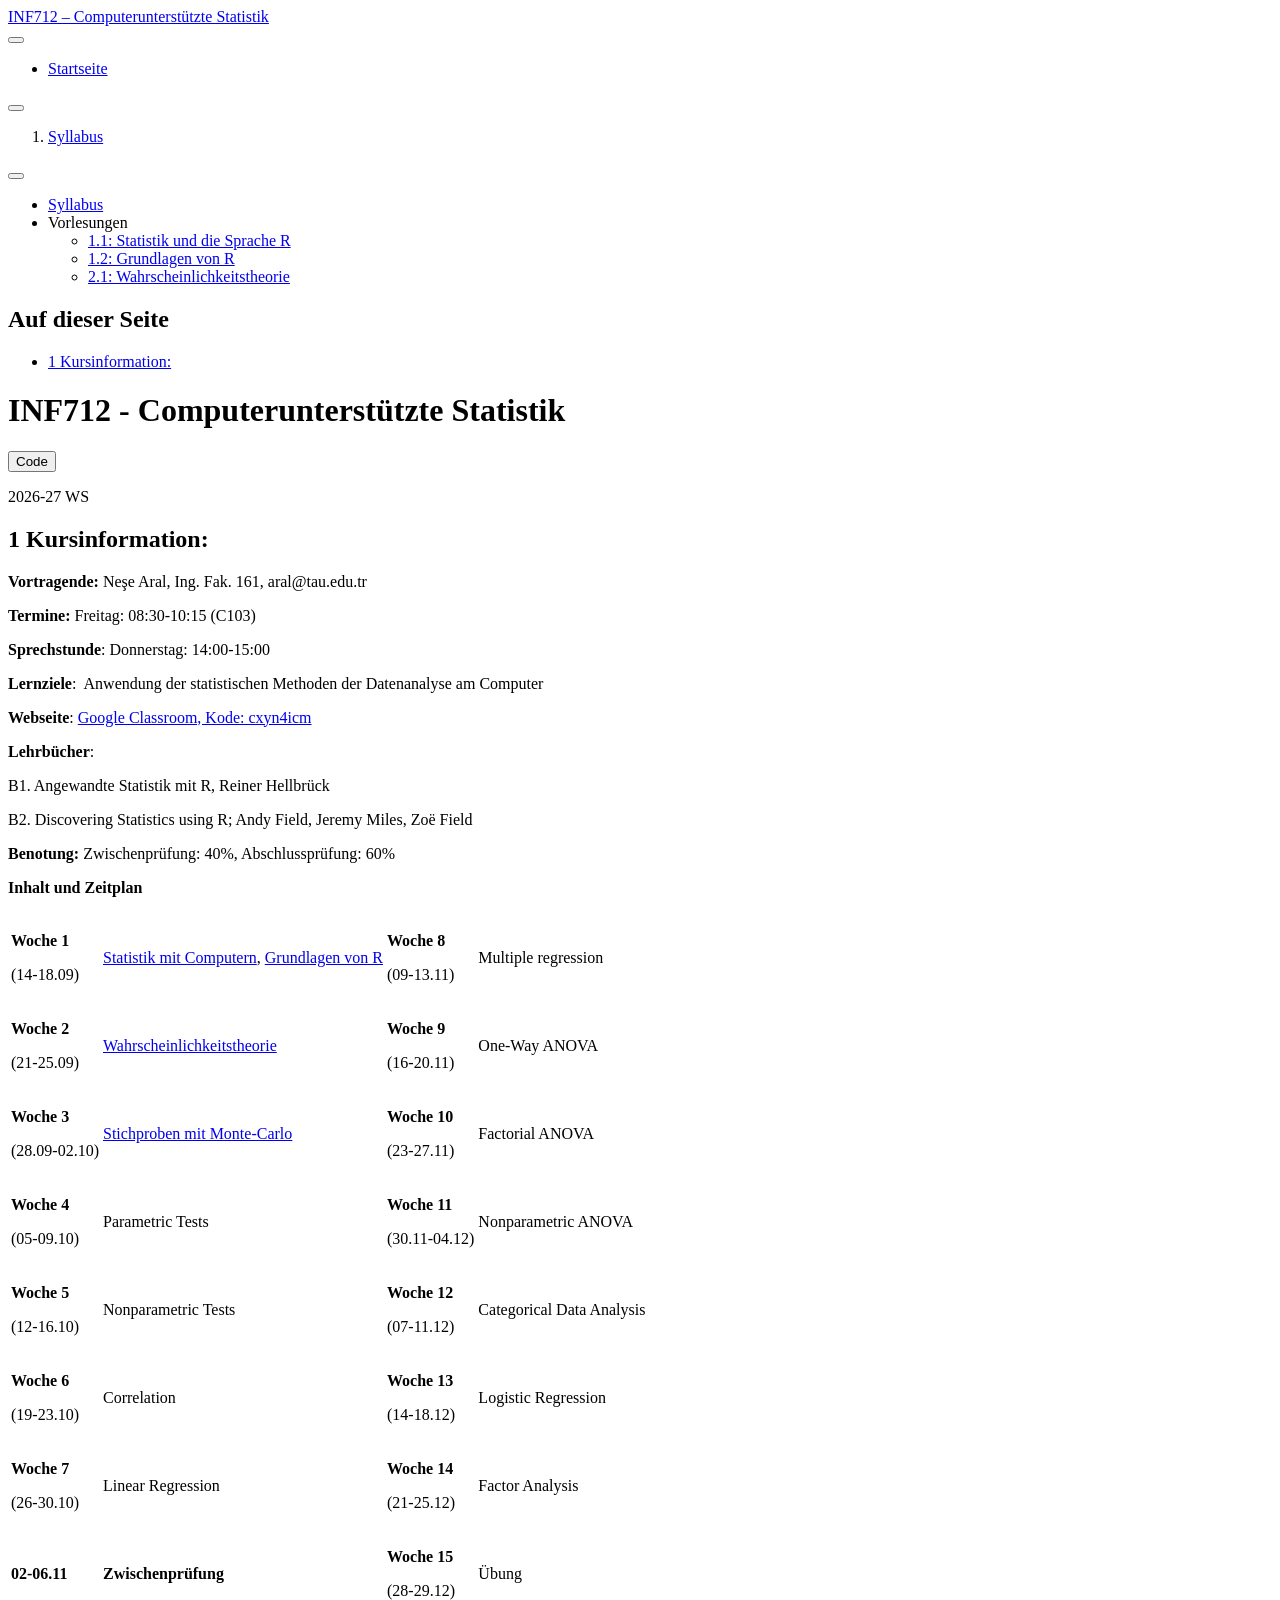
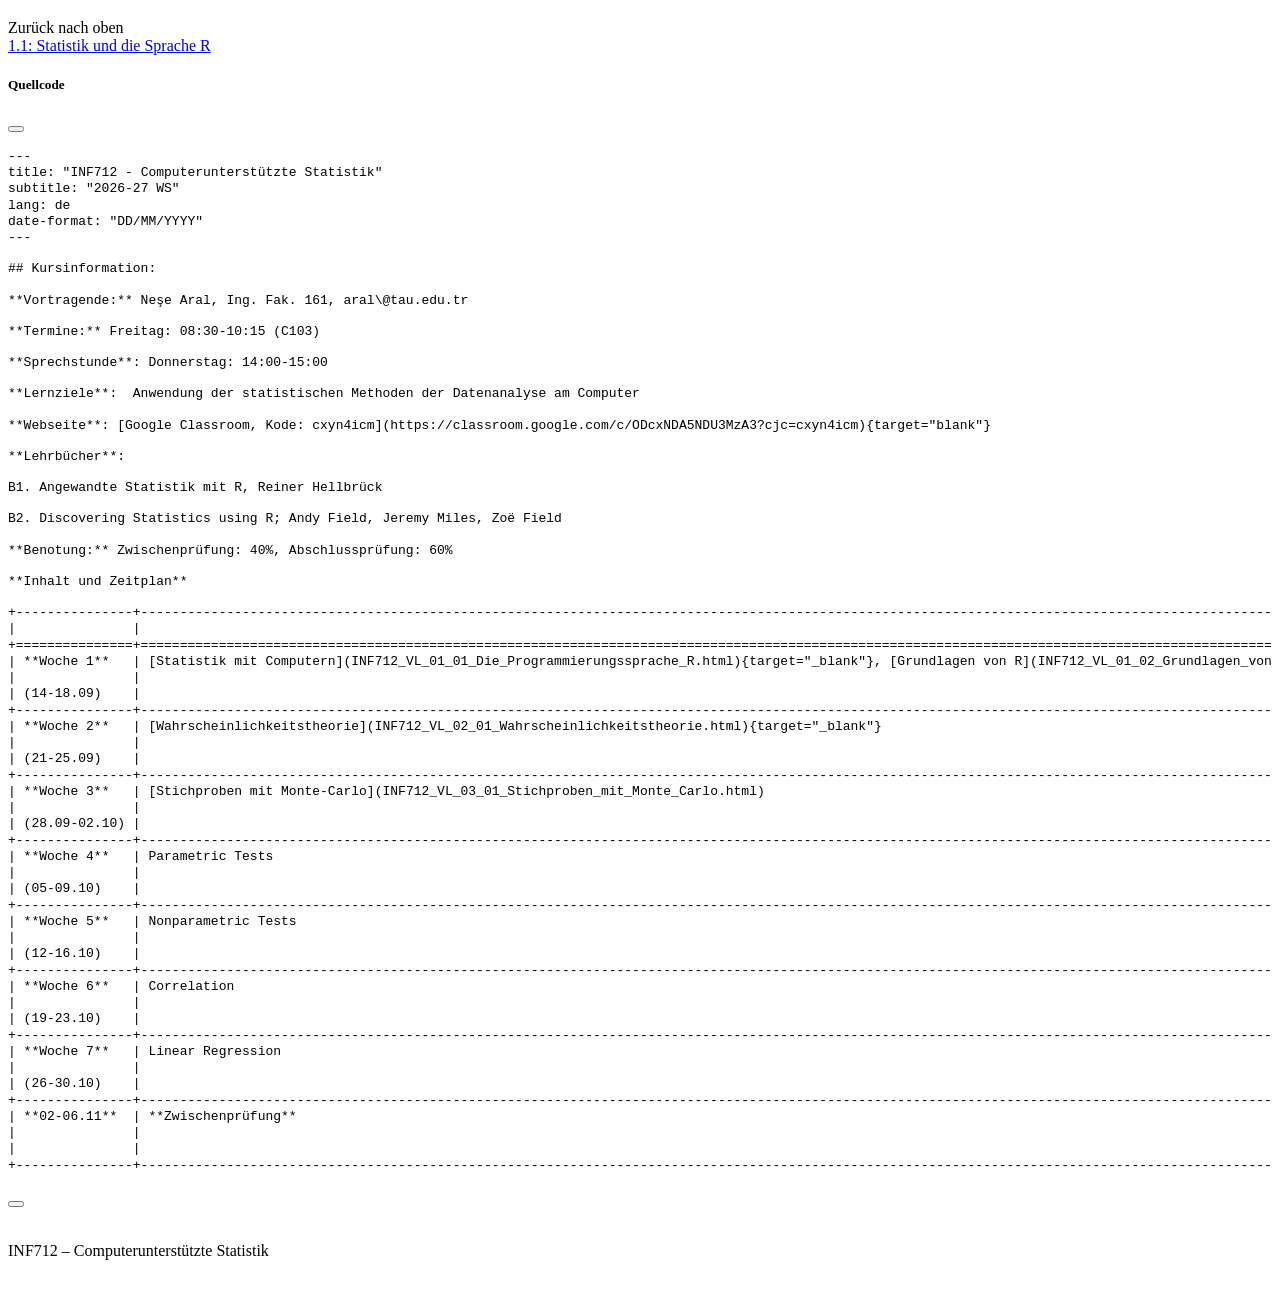
==== index.html @ 95092c56 "Add files via upload" ====
<!DOCTYPE html>
<html xmlns="http://www.w3.org/1999/xhtml" lang="de" xml:lang="de"><head>

<meta charset="utf-8">
<meta name="generator" content="quarto-1.9.38">

<meta name="viewport" content="width=device-width, initial-scale=1.0, user-scalable=yes">


<title>INF712 - Computerunterstützte Statistik – INF712 – Computerunterstützte Statistik</title>
<style>
/* Default styles provided by pandoc.
** See https://pandoc.org/MANUAL.html#variables-for-html for config info.
*/
code{white-space: pre-wrap;}
span.smallcaps{font-variant: small-caps;}
div.columns{display: flex; gap: min(4vw, 1.5em);}
div.column{flex: auto; overflow-x: auto;}
div.hanging-indent{margin-left: 1.5em; text-indent: -1.5em;}
ul.task-list{list-style: none;}
ul.task-list li input[type="checkbox"] {
  width: 0.8em;
  margin: 0 0.8em 0.2em -1em; /* quarto-specific, see https://github.com/quarto-dev/quarto-cli/issues/4556 */ 
  vertical-align: middle;
}
/* CSS for syntax highlighting */
html { -webkit-text-size-adjust: 100%; }
pre > code.sourceCode { white-space: pre; position: relative; }
pre > code.sourceCode > span { display: inline-block; line-height: 1.25; }
pre > code.sourceCode > span:empty { height: 1.2em; }
.sourceCode { overflow: visible; }
code.sourceCode > span { color: inherit; text-decoration: inherit; }
div.sourceCode { margin: 1em 0; }
pre.sourceCode { margin: 0; }
@media screen {
div.sourceCode { overflow: auto; }
}
@media print {
pre > code.sourceCode { white-space: pre-wrap; }
pre > code.sourceCode > span { text-indent: -5em; padding-left: 5em; }
}
pre.numberSource code
  { counter-reset: source-line 0; }
pre.numberSource code > span
  { position: relative; left: -4em; counter-increment: source-line; }
pre.numberSource code > span > a:first-child::before
  { content: counter(source-line);
    position: relative; left: -1em; text-align: right; vertical-align: baseline;
    border: none; display: inline-block;
    -webkit-touch-callout: none; -webkit-user-select: none;
    -khtml-user-select: none; -moz-user-select: none;
    -ms-user-select: none; user-select: none;
    padding: 0 4px; width: 4em;
  }
pre.numberSource { margin-left: 3em;  padding-left: 4px; }
div.sourceCode
  {   }
@media screen {
pre > code.sourceCode > span > a:first-child::before { text-decoration: underline; }
}
</style>


<script src="site_libs/quarto-nav/quarto-nav.js"></script>
<script src="site_libs/quarto-nav/headroom.min.js"></script>
<script src="site_libs/clipboard/clipboard.min.js"></script>
<script src="site_libs/quarto-search/autocomplete.umd.js"></script>
<script src="site_libs/quarto-search/fuse.min.js"></script>
<script src="site_libs/quarto-search/quarto-search.js"></script>
<meta name="quarto:offset" content="./">
<link href="./INF712_VL_01_01_Die_Programmierungssprache_R.html" rel="next">
<script src="site_libs/quarto-html/quarto.js" type="module"></script>
<script src="site_libs/quarto-html/tabsets/tabsets.js" type="module"></script>
<script src="site_libs/quarto-html/popper.min.js"></script>
<script src="site_libs/quarto-html/tippy.umd.min.js"></script>
<script src="site_libs/quarto-html/anchor.min.js"></script>
<link href="site_libs/quarto-html/tippy.css" rel="stylesheet">
<link href="site_libs/quarto-html/quarto-syntax-highlighting-15634bcf2e68342d4ad2dfa704d543f6.css" rel="stylesheet" id="quarto-text-highlighting-styles">
<script src="site_libs/bootstrap/bootstrap.min.js"></script>
<link href="site_libs/bootstrap/bootstrap-icons.css" rel="stylesheet">
<link href="site_libs/bootstrap/bootstrap-f86d5369a5d4d2eeaed95396e4f2fcf8.min.css" rel="stylesheet" append-hash="true" id="quarto-bootstrap" data-mode="light">
<script id="quarto-search-options" type="application/json">{
  "location": "navbar",
  "copy-button": false,
  "collapse-after": 3,
  "panel-placement": "end",
  "type": "overlay",
  "limit": 50,
  "keyboard-shortcut": [
    "f",
    "/",
    "s"
  ],
  "show-item-context": false,
  "language": {
    "search-no-results-text": "Keine Treffer",
    "search-matching-documents-text": "Treffer",
    "search-copy-link-title": "Link in die Suche kopieren",
    "search-hide-matches-text": "Zusätzliche Treffer verbergen",
    "search-more-match-text": "weitere Treffer in diesem Dokument",
    "search-more-matches-text": "weitere Treffer in diesem Dokument",
    "search-clear-button-title": "Zurücksetzen",
    "search-text-placeholder": "",
    "search-detached-cancel-button-title": "Abbrechen",
    "search-submit-button-title": "Abschicken",
    "search-label": "Suchen"
  }
}</script>


<link rel="stylesheet" href="styles.css">
</head>

<body class="nav-sidebar docked nav-fixed quarto-light">

<div id="quarto-search-results"></div>
  <header id="quarto-header" class="headroom fixed-top">
    <nav class="navbar navbar-expand-lg " data-bs-theme="dark">
      <div class="navbar-container container-fluid">
      <div class="navbar-brand-container mx-auto">
    <a class="navbar-brand" href="./index.html">
    <span class="navbar-title">INF712 – Computerunterstützte Statistik</span>
    </a>
  </div>
            <div id="quarto-search" class="" title="Suchen"></div>
          <button class="navbar-toggler" type="button" data-bs-toggle="collapse" data-bs-target="#navbarCollapse" aria-controls="navbarCollapse" role="menu" aria-expanded="false" aria-label="Navigation umschalten" onclick="if (window.quartoToggleHeadroom) { window.quartoToggleHeadroom(); }">
  <span class="navbar-toggler-icon"></span>
</button>
          <div class="collapse navbar-collapse" id="navbarCollapse">
            <ul class="navbar-nav navbar-nav-scroll me-auto">
  <li class="nav-item">
    <a class="nav-link active" href="./index.html" aria-current="page"> 
<span class="menu-text">Startseite</span></a>
  </li>  
</ul>
          </div> <!-- /navcollapse -->
            <div class="quarto-navbar-tools">
</div>
      </div> <!-- /container-fluid -->
    </nav>
  <nav class="quarto-secondary-nav">
    <div class="container-fluid d-flex">
      <button type="button" class="quarto-btn-toggle btn" data-bs-toggle="collapse" role="button" data-bs-target=".quarto-sidebar-collapse-item" aria-controls="quarto-sidebar" aria-expanded="false" aria-label="Seitenleiste umschalten" onclick="if (window.quartoToggleHeadroom) { window.quartoToggleHeadroom(); }">
        <i class="bi bi-layout-text-sidebar-reverse"></i>
      </button>
        <nav class="quarto-page-breadcrumbs" aria-label="breadcrumb"><ol class="breadcrumb"><li class="breadcrumb-item"><a href="./index.html">Syllabus</a></li></ol></nav>
        <a class="flex-grow-1" role="navigation" data-bs-toggle="collapse" data-bs-target=".quarto-sidebar-collapse-item" aria-controls="quarto-sidebar" aria-expanded="false" aria-label="Seitenleiste umschalten" onclick="if (window.quartoToggleHeadroom) { window.quartoToggleHeadroom(); }">      
        </a>
      <button type="button" class="btn quarto-search-button" aria-label="Suchen" onclick="window.quartoOpenSearch();">
        <i class="bi bi-search"></i>
      </button>
    </div>
  </nav>
</header>
<!-- content -->
<div id="quarto-content" class="quarto-container page-columns page-rows-contents page-layout-article page-navbar">
<!-- sidebar -->
  <nav id="quarto-sidebar" class="sidebar collapse collapse-horizontal quarto-sidebar-collapse-item sidebar-navigation docked overflow-auto">
        <div class="mt-2 flex-shrink-0 align-items-center">
        <div class="sidebar-search">
        <div id="quarto-search" class="" title="Suchen"></div>
        </div>
        </div>
    <div class="sidebar-menu-container"> 
    <ul class="list-unstyled mt-1">
        <li class="sidebar-item">
  <div class="sidebar-item-container"> 
  <a href="./index.html" class="sidebar-item-text sidebar-link active">
 <span class="menu-text">Syllabus</span></a>
  </div>
</li>
        <li class="sidebar-item sidebar-item-section">
      <div class="sidebar-item-container"> 
            <a class="sidebar-item-text sidebar-link text-start" data-bs-toggle="collapse" data-bs-target="#quarto-sidebar-section-1" role="navigation" aria-expanded="true">
 <span class="menu-text">Vorlesungen</span></a>
          <a class="sidebar-item-toggle text-start" data-bs-toggle="collapse" data-bs-target="#quarto-sidebar-section-1" role="navigation" aria-expanded="true" aria-label="Abschnitt umschalten">
            <i class="bi bi-chevron-right ms-2"></i>
          </a> 
      </div>
      <ul id="quarto-sidebar-section-1" class="collapse list-unstyled sidebar-section depth1 show">  
          <li class="sidebar-item">
  <div class="sidebar-item-container"> 
  <a href="./INF712_VL_01_01_Die_Programmierungssprache_R.html" class="sidebar-item-text sidebar-link">
 <span class="menu-text">1.1: Statistik und die Sprache R</span></a>
  </div>
</li>
          <li class="sidebar-item">
  <div class="sidebar-item-container"> 
  <a href="./INF712_VL_01_02_Grundlagen_von_R.html" class="sidebar-item-text sidebar-link">
 <span class="menu-text">1.2: Grundlagen von R</span></a>
  </div>
</li>
          <li class="sidebar-item">
  <div class="sidebar-item-container"> 
  <a href="./INF712_VL_02_01_Wahrscheinlichkeitstheorie.html" class="sidebar-item-text sidebar-link">
 <span class="menu-text">2.1: Wahrscheinlichkeitstheorie</span></a>
  </div>
</li>
      </ul>
  </li>
    </ul>
    </div>
</nav>
<div id="quarto-sidebar-glass" class="quarto-sidebar-collapse-item" data-bs-toggle="collapse" data-bs-target=".quarto-sidebar-collapse-item"></div>
<!-- margin-sidebar -->
    <div id="quarto-margin-sidebar" class="sidebar margin-sidebar">
        <nav id="TOC" role="doc-toc" class="toc-active">
    <h2 id="toc-title">Auf dieser Seite</h2>
   
  <ul>
  <li><a href="#kursinformation" id="toc-kursinformation" class="nav-link active" data-scroll-target="#kursinformation"><span class="header-section-number">1</span> Kursinformation:</a></li>
  </ul>
</nav>
    </div>
<!-- main -->
<main class="content" id="quarto-document-content">

<header id="title-block-header" class="quarto-title-block default">
<div class="quarto-title">
<div class="quarto-title-block"><div><h1 class="title">INF712 - Computerunterstützte Statistik</h1><button type="button" class="btn code-tools-button" id="quarto-code-tools-source"><i class="bi"></i> Code</button></div></div>
<p class="subtitle lead">2026-27 WS</p>
</div>



<div class="quarto-title-meta">

    
  
    
  </div>
  


</header>


<section id="kursinformation" class="level2" data-number="1">
<h2 data-number="1" class="anchored" data-anchor-id="kursinformation"><span class="header-section-number">1</span> Kursinformation:</h2>
<p><strong>Vortragende:</strong> Neşe Aral, Ing. Fak. 161, aral@tau.edu.tr</p>
<p><strong>Termine:</strong> Freitag: 08:30-10:15 (C103)</p>
<p><strong>Sprechstunde</strong>: Donnerstag: 14:00-15:00</p>
<p><strong>Lernziele</strong>: &nbsp;Anwendung der statistischen Methoden der Datenanalyse am Computer</p>
<p><strong>Webseite</strong>: <a href="https://classroom.google.com/c/ODcxNDA5NDU3MzA3?cjc=cxyn4icm" target="blank">Google Classroom, Kode: cxyn4icm</a></p>
<p><strong>Lehrbücher</strong>:</p>
<p>B1. Angewandte Statistik mit R, Reiner Hellbrück</p>
<p>B2. Discovering Statistics using R; Andy Field, Jeremy Miles, Zoë Field</p>
<p><strong>Benotung:</strong> Zwischenprüfung: 40%, Abschlussprüfung: 60%</p>
<p><strong>Inhalt und Zeitplan</strong></p>
<table class="caption-top table">
<tbody>
<tr class="odd">
<td><p><strong>Woche 1</strong></p>
<p>(14-18.09)</p></td>
<td><a href="INF712_VL_01_01_Die_Programmierungssprache_R.html" target="_blank">Statistik mit Computern</a>, <a href="INF712_VL_01_02_Grundlagen_von_R.html" target="_blank">Grundlagen von R</a></td>
<td><p><strong>Woche 8</strong></p>
<p>(09-13.11)</p></td>
<td>Multiple regression</td>
</tr>
<tr class="even">
<td><p><strong>Woche 2</strong></p>
<p>(21-25.09)</p></td>
<td><a href="INF712_VL_02_01_Wahrscheinlichkeitstheorie.html" target="_blank">Wahrscheinlichkeitstheorie</a></td>
<td><p><strong>Woche 9</strong></p>
<p>(16-20.11)</p></td>
<td>One-Way ANOVA</td>
</tr>
<tr class="odd">
<td><p><strong>Woche 3</strong></p>
<p>(28.09-02.10)</p></td>
<td><a href="INF712_VL_03_01_Stichproben_mit_Monte_Carlo.html">Stichproben mit Monte-Carlo</a></td>
<td><p><strong>Woche 10</strong></p>
<p>(23-27.11)</p></td>
<td>Factorial ANOVA</td>
</tr>
<tr class="even">
<td><p><strong>Woche 4</strong></p>
<p>(05-09.10)</p></td>
<td>Parametric Tests</td>
<td><p><strong>Woche 11</strong></p>
<p>(30.11-04.12)</p></td>
<td>Nonparametric ANOVA</td>
</tr>
<tr class="odd">
<td><p><strong>Woche 5</strong></p>
<p>(12-16.10)</p></td>
<td>Nonparametric Tests</td>
<td><p><strong>Woche 12</strong></p>
<p>(07-11.12)</p></td>
<td>Categorical Data Analysis</td>
</tr>
<tr class="even">
<td><p><strong>Woche 6</strong></p>
<p>(19-23.10)</p></td>
<td>Correlation</td>
<td><p><strong>Woche 13</strong></p>
<p>(14-18.12)</p></td>
<td>Logistic Regression</td>
</tr>
<tr class="odd">
<td><p><strong>Woche 7</strong></p>
<p>(26-30.10)</p></td>
<td>Linear Regression</td>
<td><p><strong>Woche 14</strong></p>
<p>(21-25.12)</p></td>
<td>Factor Analysis</td>
</tr>
<tr class="even">
<td><strong>02-06.11</strong></td>
<td><strong>Zwischenprüfung</strong></td>
<td><p><strong>Woche 15</strong></p>
<p>(28-29.12)</p></td>
<td>Übung</td>
</tr>
</tbody>
</table>


<!-- -->

</section>

<a onclick="window.scrollTo(0, 0); return false;" role="button" id="quarto-back-to-top"><i class="bi bi-arrow-up"></i> Zurück nach oben</a></main> <!-- /main -->
<script id="quarto-html-after-body" type="application/javascript">
  window.document.addEventListener("DOMContentLoaded", function (event) {
    const icon = "";
    const anchorJS = new window.AnchorJS();
    anchorJS.options = {
      placement: 'right',
      icon: icon
    };
    anchorJS.add('.anchored');
    const isCodeAnnotation = (el) => {
      for (const clz of el.classList) {
        if (clz.startsWith('code-annotation-')) {                     
          return true;
        }
      }
      return false;
    }
    const onCopySuccess = function(e) {
      // button target
      const button = e.trigger;
      // don't keep focus
      button.blur();
      // flash "checked"
      button.classList.add('code-copy-button-checked');
      var currentTitle = button.getAttribute("title");
      button.setAttribute("title", "Kopiert");
      let tooltip;
      if (window.bootstrap) {
        button.setAttribute("data-bs-toggle", "tooltip");
        button.setAttribute("data-bs-placement", "left");
        button.setAttribute("data-bs-title", "Kopiert");
        tooltip = new bootstrap.Tooltip(button, 
          { trigger: "manual", 
            customClass: "code-copy-button-tooltip",
            offset: [0, -8]});
        tooltip.show();    
      }
      setTimeout(function() {
        if (tooltip) {
          tooltip.hide();
          button.removeAttribute("data-bs-title");
          button.removeAttribute("data-bs-toggle");
          button.removeAttribute("data-bs-placement");
        }
        button.setAttribute("title", currentTitle);
        button.classList.remove('code-copy-button-checked');
      }, 1000);
      // clear code selection
      e.clearSelection();
    }
    const getTextToCopy = function(trigger) {
      const outerScaffold = trigger.parentElement.cloneNode(true);
      const codeEl = outerScaffold.querySelector('code');
      for (const childEl of codeEl.children) {
        if (isCodeAnnotation(childEl)) {
          childEl.remove();
        }
      }
      return codeEl.innerText;
    }
    const clipboard = new window.ClipboardJS('.code-copy-button:not([data-in-quarto-modal])', {
      text: getTextToCopy
    });
    clipboard.on('success', onCopySuccess);
    if (window.document.getElementById('quarto-embedded-source-code-modal')) {
      const clipboardModal = new window.ClipboardJS('.code-copy-button[data-in-quarto-modal]', {
        text: getTextToCopy,
        container: window.document.getElementById('quarto-embedded-source-code-modal')
      });
      clipboardModal.on('success', onCopySuccess);
    }
    const viewSource = window.document.getElementById('quarto-view-source') ||
                       window.document.getElementById('quarto-code-tools-source');
    if (viewSource) {
      const sourceUrl = viewSource.getAttribute("data-quarto-source-url");
      viewSource.addEventListener("click", function(e) {
        if (sourceUrl) {
          // rstudio viewer pane
          if (/\bcapabilities=\b/.test(window.location)) {
            window.open(sourceUrl);
          } else {
            window.location.href = sourceUrl;
          }
        } else {
          const modal = new bootstrap.Modal(document.getElementById('quarto-embedded-source-code-modal'));
          modal.show();
        }
        return false;
      });
    }
    function toggleCodeHandler(show) {
      return function(e) {
        const detailsSrc = window.document.querySelectorAll(".cell > details > .sourceCode");
        for (let i=0; i<detailsSrc.length; i++) {
          const details = detailsSrc[i].parentElement;
          if (show) {
            details.open = true;
          } else {
            details.removeAttribute("open");
          }
        }
        const cellCodeDivs = window.document.querySelectorAll(".cell > .sourceCode");
        const fromCls = show ? "hidden" : "unhidden";
        const toCls = show ? "unhidden" : "hidden";
        for (let i=0; i<cellCodeDivs.length; i++) {
          const codeDiv = cellCodeDivs[i];
          if (codeDiv.classList.contains(fromCls)) {
            codeDiv.classList.remove(fromCls);
            codeDiv.classList.add(toCls);
          } 
        }
        return false;
      }
    }
    const hideAllCode = window.document.getElementById("quarto-hide-all-code");
    if (hideAllCode) {
      hideAllCode.addEventListener("click", toggleCodeHandler(false));
    }
    const showAllCode = window.document.getElementById("quarto-show-all-code");
    if (showAllCode) {
      showAllCode.addEventListener("click", toggleCodeHandler(true));
    }
      var localhostRegex = new RegExp(/^(?:http|https):\/\/localhost\:?[0-9]*\//);
      var mailtoRegex = new RegExp(/^mailto:/);
        var filterRegex = new RegExp('/' + window.location.host + '/');
      var isInternal = (href) => {
          return filterRegex.test(href) || localhostRegex.test(href) || mailtoRegex.test(href);
      }
      // Inspect non-navigation links and adorn them if external
     var links = window.document.querySelectorAll('a[href]:not(.nav-link):not(.navbar-brand):not(.toc-action):not(.sidebar-link):not(.sidebar-item-toggle):not(.pagination-link):not(.no-external):not([aria-hidden]):not(.dropdown-item):not(.quarto-navigation-tool):not(.about-link)');
      for (var i=0; i<links.length; i++) {
        const link = links[i];
        if (!isInternal(link.href)) {
          // undo the damage that might have been done by quarto-nav.js in the case of
          // links that we want to consider external
          if (link.dataset.originalHref !== undefined) {
            link.href = link.dataset.originalHref;
          }
        }
      }
    function tippyHover(el, contentFn, onTriggerFn, onUntriggerFn) {
      const config = {
        allowHTML: true,
        maxWidth: 500,
        delay: 100,
        arrow: false,
        appendTo: function(el) {
            return el.parentElement;
        },
        interactive: true,
        interactiveBorder: 10,
        theme: 'quarto',
        placement: 'bottom-start',
      };
      if (contentFn) {
        config.content = contentFn;
      }
      if (onTriggerFn) {
        config.onTrigger = onTriggerFn;
      }
      if (onUntriggerFn) {
        config.onUntrigger = onUntriggerFn;
      }
      window.tippy(el, config); 
    }
    const noterefs = window.document.querySelectorAll('a[role="doc-noteref"]');
    for (var i=0; i<noterefs.length; i++) {
      const ref = noterefs[i];
      tippyHover(ref, function() {
        // use id or data attribute instead here
        let href = ref.getAttribute('data-footnote-href') || ref.getAttribute('href');
        try { href = new URL(href).hash; } catch {}
        const id = href.replace(/^#\/?/, "");
        const note = window.document.getElementById(id);
        if (note) {
          return note.innerHTML;
        } else {
          return "";
        }
      });
    }
    const xrefs = window.document.querySelectorAll('a.quarto-xref');
    const processXRef = (id, note) => {
      // Strip column container classes
      const stripColumnClz = (el) => {
        el.classList.remove("page-full", "page-columns");
        if (el.children) {
          for (const child of el.children) {
            stripColumnClz(child);
          }
        }
      }
      stripColumnClz(note)
      if (id === null || id.startsWith('sec-')) {
        // Special case sections, only their first couple elements
        const container = document.createElement("div");
        if (note.children && note.children.length > 2) {
          container.appendChild(note.children[0].cloneNode(true));
          for (let i = 1; i < note.children.length; i++) {
            const child = note.children[i];
            if (child.tagName === "P" && child.innerText === "") {
              continue;
            } else {
              container.appendChild(child.cloneNode(true));
              break;
            }
          }
          if (window.Quarto?.typesetMath) {
            window.Quarto.typesetMath(container);
          }
          return container.innerHTML
        } else {
          if (window.Quarto?.typesetMath) {
            window.Quarto.typesetMath(note);
          }
          return note.innerHTML;
        }
      } else {
        // Remove any anchor links if they are present
        const anchorLink = note.querySelector('a.anchorjs-link');
        if (anchorLink) {
          anchorLink.remove();
        }
        if (window.Quarto?.typesetMath) {
          window.Quarto.typesetMath(note);
        }
        if (note.classList.contains("callout")) {
          return note.outerHTML;
        } else {
          return note.innerHTML;
        }
      }
    }
    for (var i=0; i<xrefs.length; i++) {
      const xref = xrefs[i];
      tippyHover(xref, undefined, function(instance) {
        instance.disable();
        let url = xref.getAttribute('href');
        let hash = undefined; 
        if (url.startsWith('#')) {
          hash = url;
        } else {
          try { hash = new URL(url).hash; } catch {}
        }
        if (hash) {
          const id = hash.replace(/^#\/?/, "");
          const note = window.document.getElementById(id);
          if (note !== null) {
            try {
              const html = processXRef(id, note.cloneNode(true));
              instance.setContent(html);
            } finally {
              instance.enable();
              instance.show();
            }
          } else {
            // See if we can fetch this
            fetch(url.split('#')[0])
            .then(res => res.text())
            .then(html => {
              const parser = new DOMParser();
              const htmlDoc = parser.parseFromString(html, "text/html");
              const note = htmlDoc.getElementById(id);
              if (note !== null) {
                const html = processXRef(id, note);
                instance.setContent(html);
              } 
            }).finally(() => {
              instance.enable();
              instance.show();
            });
          }
        } else {
          // See if we can fetch a full url (with no hash to target)
          // This is a special case and we should probably do some content thinning / targeting
          fetch(url)
          .then(res => res.text())
          .then(html => {
            const parser = new DOMParser();
            const htmlDoc = parser.parseFromString(html, "text/html");
            const note = htmlDoc.querySelector('main.content');
            if (note !== null) {
              // This should only happen for chapter cross references
              // (since there is no id in the URL)
              // remove the first header
              if (note.children.length > 0 && note.children[0].tagName === "HEADER") {
                note.children[0].remove();
              }
              const html = processXRef(null, note);
              instance.setContent(html);
            } 
          }).finally(() => {
            instance.enable();
            instance.show();
          });
        }
      }, function(instance) {
      });
    }
        let selectedAnnoteEl;
        const selectorForAnnotation = ( cell, annotation) => {
          let cellAttr = 'data-code-cell="' + cell + '"';
          let lineAttr = 'data-code-annotation="' +  annotation + '"';
          const selector = 'span[' + cellAttr + '][' + lineAttr + ']';
          return selector;
        }
        const selectCodeLines = (annoteEl) => {
          const doc = window.document;
          const targetCell = annoteEl.getAttribute("data-target-cell");
          const targetAnnotation = annoteEl.getAttribute("data-target-annotation");
          const annoteSpan = window.document.querySelector(selectorForAnnotation(targetCell, targetAnnotation));
          const lines = annoteSpan.getAttribute("data-code-lines").split(",");
          const lineIds = lines.map((line) => {
            return targetCell + "-" + line;
          })
          let top = null;
          let height = null;
          let parent = null;
          if (lineIds.length > 0) {
              //compute the position of the single el (top and bottom and make a div)
              const el = window.document.getElementById(lineIds[0]);
              top = el.offsetTop;
              height = el.offsetHeight;
              parent = el.parentElement.parentElement;
            if (lineIds.length > 1) {
              const lastEl = window.document.getElementById(lineIds[lineIds.length - 1]);
              const bottom = lastEl.offsetTop + lastEl.offsetHeight;
              height = bottom - top;
            }
            if (top !== null && height !== null && parent !== null) {
              // cook up a div (if necessary) and position it 
              let div = window.document.getElementById("code-annotation-line-highlight");
              if (div === null) {
                div = window.document.createElement("div");
                div.setAttribute("id", "code-annotation-line-highlight");
                div.style.position = 'absolute';
                parent.appendChild(div);
              }
              div.style.top = top - 2 + "px";
              div.style.height = height + 4 + "px";
              div.style.left = 0;
              let gutterDiv = window.document.getElementById("code-annotation-line-highlight-gutter");
              if (gutterDiv === null) {
                gutterDiv = window.document.createElement("div");
                gutterDiv.setAttribute("id", "code-annotation-line-highlight-gutter");
                gutterDiv.style.position = 'absolute';
                const codeCell = window.document.getElementById(targetCell);
                const gutter = codeCell.querySelector('.code-annotation-gutter');
                gutter.appendChild(gutterDiv);
              }
              gutterDiv.style.top = top - 2 + "px";
              gutterDiv.style.height = height + 4 + "px";
            }
            selectedAnnoteEl = annoteEl;
          }
        };
        const unselectCodeLines = () => {
          const elementsIds = ["code-annotation-line-highlight", "code-annotation-line-highlight-gutter"];
          elementsIds.forEach((elId) => {
            const div = window.document.getElementById(elId);
            if (div) {
              div.remove();
            }
          });
          selectedAnnoteEl = undefined;
        };
          // Handle positioning of the toggle
      window.addEventListener(
        "resize",
        throttle(() => {
          elRect = undefined;
          if (selectedAnnoteEl) {
            selectCodeLines(selectedAnnoteEl);
          }
        }, 10)
      );
      function throttle(fn, ms) {
      let throttle = false;
      let timer;
        return (...args) => {
          if(!throttle) { // first call gets through
              fn.apply(this, args);
              throttle = true;
          } else { // all the others get throttled
              if(timer) clearTimeout(timer); // cancel #2
              timer = setTimeout(() => {
                fn.apply(this, args);
                timer = throttle = false;
              }, ms);
          }
        };
      }
        // Attach click handler to the DT
        const annoteDls = window.document.querySelectorAll('dt[data-target-cell]');
        for (const annoteDlNode of annoteDls) {
          annoteDlNode.addEventListener('click', (event) => {
            const clickedEl = event.target;
            if (clickedEl !== selectedAnnoteEl) {
              unselectCodeLines();
              const activeEl = window.document.querySelector('dt[data-target-cell].code-annotation-active');
              if (activeEl) {
                activeEl.classList.remove('code-annotation-active');
              }
              selectCodeLines(clickedEl);
              clickedEl.classList.add('code-annotation-active');
            } else {
              // Unselect the line
              unselectCodeLines();
              clickedEl.classList.remove('code-annotation-active');
            }
          });
        }
    const findCites = (el) => {
      const parentEl = el.parentElement;
      if (parentEl) {
        const cites = parentEl.dataset.cites;
        if (cites) {
          return {
            el,
            cites: cites.split(' ')
          };
        } else {
          return findCites(el.parentElement)
        }
      } else {
        return undefined;
      }
    };
    var bibliorefs = window.document.querySelectorAll('a[role="doc-biblioref"]');
    for (var i=0; i<bibliorefs.length; i++) {
      const ref = bibliorefs[i];
      const citeInfo = findCites(ref);
      if (citeInfo) {
        tippyHover(citeInfo.el, function() {
          var popup = window.document.createElement('div');
          citeInfo.cites.forEach(function(cite) {
            var citeDiv = window.document.createElement('div');
            citeDiv.classList.add('hanging-indent');
            citeDiv.classList.add('csl-entry');
            var biblioDiv = window.document.getElementById('ref-' + cite);
            if (biblioDiv) {
              citeDiv.innerHTML = biblioDiv.innerHTML;
            }
            popup.appendChild(citeDiv);
          });
          return popup.innerHTML;
        });
      }
    }
  });
  </script>
<nav class="page-navigation">
  <div class="nav-page nav-page-previous">
  </div>
  <div class="nav-page nav-page-next">
      <a href="./INF712_VL_01_01_Die_Programmierungssprache_R.html" class="pagination-link" aria-label="1.1: Statistik und die Sprache R">
        <span class="nav-page-text">1.1: Statistik und die Sprache R</span> <i class="bi bi-arrow-right-short"></i>
      </a>
  </div>
</nav><div class="modal fade" id="quarto-embedded-source-code-modal" tabindex="-1" aria-labelledby="quarto-embedded-source-code-modal-label" aria-hidden="true"><div class="modal-dialog modal-dialog-scrollable"><div class="modal-content"><div class="modal-header"><h5 class="modal-title" id="quarto-embedded-source-code-modal-label">Quellcode</h5><button class="btn-close" data-bs-dismiss="modal"></button></div><div class="modal-body"><div class="">
<div class="code-copy-outer-scaffold"><div class="sourceCode" id="cb1" data-shortcodes="false"><pre class="sourceCode markdown code-with-copy"><code class="sourceCode markdown"><span id="cb1-1"><a href="#cb1-1" aria-hidden="true" tabindex="-1"></a><span class="co">---</span></span>
<span id="cb1-2"><a href="#cb1-2" aria-hidden="true" tabindex="-1"></a><span class="an">title:</span><span class="co"> "INF712 - Computerunterstützte Statistik"</span></span>
<span id="cb1-3"><a href="#cb1-3" aria-hidden="true" tabindex="-1"></a><span class="an">subtitle:</span><span class="co"> "2026-27 WS"</span></span>
<span id="cb1-4"><a href="#cb1-4" aria-hidden="true" tabindex="-1"></a><span class="an">lang:</span><span class="co"> de</span></span>
<span id="cb1-5"><a href="#cb1-5" aria-hidden="true" tabindex="-1"></a><span class="an">date-format:</span><span class="co"> "DD/MM/YYYY"</span></span>
<span id="cb1-6"><a href="#cb1-6" aria-hidden="true" tabindex="-1"></a><span class="co">---</span></span>
<span id="cb1-7"><a href="#cb1-7" aria-hidden="true" tabindex="-1"></a></span>
<span id="cb1-8"><a href="#cb1-8" aria-hidden="true" tabindex="-1"></a><span class="fu">## Kursinformation:</span></span>
<span id="cb1-9"><a href="#cb1-9" aria-hidden="true" tabindex="-1"></a></span>
<span id="cb1-10"><a href="#cb1-10" aria-hidden="true" tabindex="-1"></a>**Vortragende:** Neşe Aral, Ing. Fak. 161, aral\@tau.edu.tr</span>
<span id="cb1-11"><a href="#cb1-11" aria-hidden="true" tabindex="-1"></a></span>
<span id="cb1-12"><a href="#cb1-12" aria-hidden="true" tabindex="-1"></a>**Termine:** Freitag: 08:30-10:15 (C103)</span>
<span id="cb1-13"><a href="#cb1-13" aria-hidden="true" tabindex="-1"></a></span>
<span id="cb1-14"><a href="#cb1-14" aria-hidden="true" tabindex="-1"></a>**Sprechstunde**: Donnerstag: 14:00-15:00</span>
<span id="cb1-15"><a href="#cb1-15" aria-hidden="true" tabindex="-1"></a></span>
<span id="cb1-16"><a href="#cb1-16" aria-hidden="true" tabindex="-1"></a>**Lernziele**: &nbsp;Anwendung der statistischen Methoden der Datenanalyse am Computer</span>
<span id="cb1-17"><a href="#cb1-17" aria-hidden="true" tabindex="-1"></a></span>
<span id="cb1-18"><a href="#cb1-18" aria-hidden="true" tabindex="-1"></a>**Webseite**: <span class="co">[</span><span class="ot">Google Classroom, Kode: cxyn4icm</span><span class="co">](https://classroom.google.com/c/ODcxNDA5NDU3MzA3?cjc=cxyn4icm)</span>{target="blank"}</span>
<span id="cb1-19"><a href="#cb1-19" aria-hidden="true" tabindex="-1"></a></span>
<span id="cb1-20"><a href="#cb1-20" aria-hidden="true" tabindex="-1"></a>**Lehrbücher**:</span>
<span id="cb1-21"><a href="#cb1-21" aria-hidden="true" tabindex="-1"></a></span>
<span id="cb1-22"><a href="#cb1-22" aria-hidden="true" tabindex="-1"></a>B1. Angewandte Statistik mit R, Reiner Hellbrück</span>
<span id="cb1-23"><a href="#cb1-23" aria-hidden="true" tabindex="-1"></a></span>
<span id="cb1-24"><a href="#cb1-24" aria-hidden="true" tabindex="-1"></a>B2. Discovering Statistics using R; Andy Field, Jeremy Miles, Zoë Field</span>
<span id="cb1-25"><a href="#cb1-25" aria-hidden="true" tabindex="-1"></a></span>
<span id="cb1-26"><a href="#cb1-26" aria-hidden="true" tabindex="-1"></a>**Benotung:** Zwischenprüfung: 40%, Abschlussprüfung: 60%</span>
<span id="cb1-27"><a href="#cb1-27" aria-hidden="true" tabindex="-1"></a></span>
<span id="cb1-28"><a href="#cb1-28" aria-hidden="true" tabindex="-1"></a>**Inhalt und Zeitplan**</span>
<span id="cb1-29"><a href="#cb1-29" aria-hidden="true" tabindex="-1"></a></span>
<span id="cb1-30"><a href="#cb1-30" aria-hidden="true" tabindex="-1"></a>[base64]</span>
<span id="cb1-31"><a href="#cb1-31" aria-hidden="true" tabindex="-1"></a><span class="pp">|</span>               <span class="pp">|</span>                                                                                                                                                                           <span class="pp">|</span>               <span class="pp">|</span>                           <span class="pp">|</span></span>
<span id="cb1-32"><a href="#cb1-32" aria-hidden="true" tabindex="-1"></a>+=============<span class="al">==+===========================================================================================================================================================================+===============+==</span>=========================+</span>
<span id="cb1-33"><a href="#cb1-33" aria-hidden="true" tabindex="-1"></a><span class="pp">|</span> **Woche 1**   | [Statistik mit Computern](INF712_VL_01_01_Die_Programmierungssprache_R.html){target="_blank"}, [Grundlagen von R](INF712_VL_01_02_Grundlagen_von_R.html){target="_blank"} | **Woche 8**   <span class="pp">|</span> Multiple regression       <span class="pp">|</span></span>
<span id="cb1-34"><a href="#cb1-34" aria-hidden="true" tabindex="-1"></a><span class="pp">|</span>               <span class="pp">|</span>                                                                                                                                                                           <span class="pp">|</span>               <span class="pp">|</span>                           <span class="pp">|</span></span>
<span id="cb1-35"><a href="#cb1-35" aria-hidden="true" tabindex="-1"></a><span class="pp">|</span> (14-18.09)    <span class="pp">|</span>                                                                                                                                                                           <span class="pp">|</span> (09-13.11)    <span class="pp">|</span>                           <span class="pp">|</span></span>
<span id="cb1-36"><a href="#cb1-36" aria-hidden="true" tabindex="-1"></a>[base64]</span>
<span id="cb1-37"><a href="#cb1-37" aria-hidden="true" tabindex="-1"></a><span class="pp">|</span> **Woche 2**   | [Wahrscheinlichkeitstheorie](INF712_VL_02_01_Wahrscheinlichkeitstheorie.html){target="_blank"}                                                                            | **Woche 9**   <span class="pp">|</span> One-Way ANOVA             <span class="pp">|</span></span>
<span id="cb1-38"><a href="#cb1-38" aria-hidden="true" tabindex="-1"></a><span class="pp">|</span>               <span class="pp">|</span>                                                                                                                                                                           <span class="pp">|</span>               <span class="pp">|</span>                           <span class="pp">|</span></span>
<span id="cb1-39"><a href="#cb1-39" aria-hidden="true" tabindex="-1"></a><span class="pp">|</span> (21-25.09)    <span class="pp">|</span>                                                                                                                                                                           <span class="pp">|</span> (16-20.11)    <span class="pp">|</span>                           <span class="pp">|</span></span>
<span id="cb1-40"><a href="#cb1-40" aria-hidden="true" tabindex="-1"></a>[base64]</span>
<span id="cb1-41"><a href="#cb1-41" aria-hidden="true" tabindex="-1"></a><span class="pp">|</span> **Woche 3**   | [Stichproben mit Monte-Carlo](INF712_VL_03_01_Stichproben_mit_Monte_Carlo.html)                                                                                           | **Woche 10**  <span class="pp">|</span> Factorial ANOVA           <span class="pp">|</span></span>
<span id="cb1-42"><a href="#cb1-42" aria-hidden="true" tabindex="-1"></a><span class="pp">|</span>               <span class="pp">|</span>                                                                                                                                                                           <span class="pp">|</span>               <span class="pp">|</span>                           <span class="pp">|</span></span>
<span id="cb1-43"><a href="#cb1-43" aria-hidden="true" tabindex="-1"></a><span class="pp">|</span> (28.09-02.10) <span class="pp">|</span>                                                                                                                                                                           <span class="pp">|</span> (23-27.11)    <span class="pp">|</span>                           <span class="pp">|</span></span>
<span id="cb1-44"><a href="#cb1-44" aria-hidden="true" tabindex="-1"></a>[base64]</span>
<span id="cb1-45"><a href="#cb1-45" aria-hidden="true" tabindex="-1"></a><span class="pp">|</span> **Woche 4**   | Parametric Tests                                                                                                                                                          | **Woche 11**  <span class="pp">|</span> Nonparametric ANOVA       <span class="pp">|</span></span>
<span id="cb1-46"><a href="#cb1-46" aria-hidden="true" tabindex="-1"></a><span class="pp">|</span>               <span class="pp">|</span>                                                                                                                                                                           <span class="pp">|</span>               <span class="pp">|</span>                           <span class="pp">|</span></span>
<span id="cb1-47"><a href="#cb1-47" aria-hidden="true" tabindex="-1"></a><span class="pp">|</span> (05-09.10)    <span class="pp">|</span>                                                                                                                                                                           <span class="pp">|</span> (30.11-04.12) <span class="pp">|</span>                           <span class="pp">|</span></span>
<span id="cb1-48"><a href="#cb1-48" aria-hidden="true" tabindex="-1"></a>[base64]</span>
<span id="cb1-49"><a href="#cb1-49" aria-hidden="true" tabindex="-1"></a><span class="pp">|</span> **Woche 5**   | Nonparametric Tests                                                                                                                                                       | **Woche 12**  <span class="pp">|</span> Categorical Data Analysis <span class="pp">|</span></span>
<span id="cb1-50"><a href="#cb1-50" aria-hidden="true" tabindex="-1"></a><span class="pp">|</span>               <span class="pp">|</span>                                                                                                                                                                           <span class="pp">|</span>               <span class="pp">|</span>                           <span class="pp">|</span></span>
<span id="cb1-51"><a href="#cb1-51" aria-hidden="true" tabindex="-1"></a><span class="pp">|</span> (12-16.10)    <span class="pp">|</span>                                                                                                                                                                           <span class="pp">|</span> (07-11.12)    <span class="pp">|</span>                           <span class="pp">|</span></span>
<span id="cb1-52"><a href="#cb1-52" aria-hidden="true" tabindex="-1"></a>[base64]</span>
<span id="cb1-53"><a href="#cb1-53" aria-hidden="true" tabindex="-1"></a><span class="pp">|</span> **Woche 6**   | Correlation                                                                                                                                                               | **Woche 13**  <span class="pp">|</span> Logistic Regression       <span class="pp">|</span></span>
<span id="cb1-54"><a href="#cb1-54" aria-hidden="true" tabindex="-1"></a><span class="pp">|</span>               <span class="pp">|</span>                                                                                                                                                                           <span class="pp">|</span>               <span class="pp">|</span>                           <span class="pp">|</span></span>
<span id="cb1-55"><a href="#cb1-55" aria-hidden="true" tabindex="-1"></a><span class="pp">|</span> (19-23.10)    <span class="pp">|</span>                                                                                                                                                                           <span class="pp">|</span> (14-18.12)    <span class="pp">|</span>                           <span class="pp">|</span></span>
<span id="cb1-56"><a href="#cb1-56" aria-hidden="true" tabindex="-1"></a>[base64]</span>
<span id="cb1-57"><a href="#cb1-57" aria-hidden="true" tabindex="-1"></a><span class="pp">|</span> **Woche 7**   | Linear Regression                                                                                                                                                         | **Woche 14**  <span class="pp">|</span> Factor Analysis           <span class="pp">|</span></span>
<span id="cb1-58"><a href="#cb1-58" aria-hidden="true" tabindex="-1"></a><span class="pp">|</span>               <span class="pp">|</span>                                                                                                                                                                           <span class="pp">|</span>               <span class="pp">|</span>                           <span class="pp">|</span></span>
<span id="cb1-59"><a href="#cb1-59" aria-hidden="true" tabindex="-1"></a><span class="pp">|</span> (26-30.10)    <span class="pp">|</span>                                                                                                                                                                           <span class="pp">|</span> (21-25.12)    <span class="pp">|</span>                           <span class="pp">|</span></span>
<span id="cb1-60"><a href="#cb1-60" aria-hidden="true" tabindex="-1"></a>[base64]</span>
<span id="cb1-61"><a href="#cb1-61" aria-hidden="true" tabindex="-1"></a><span class="pp">|</span> **02-06.11**  | **Zwischenprüfung**                                                                                                                                                       | **Woche 15**  <span class="pp">|</span> Übung                     <span class="pp">|</span></span>
<span id="cb1-62"><a href="#cb1-62" aria-hidden="true" tabindex="-1"></a><span class="pp">|</span>               <span class="pp">|</span>                                                                                                                                                                           <span class="pp">|</span>               <span class="pp">|</span>                           <span class="pp">|</span></span>
<span id="cb1-63"><a href="#cb1-63" aria-hidden="true" tabindex="-1"></a><span class="pp">|</span>               <span class="pp">|</span>                                                                                                                                                                           <span class="pp">|</span> (28-29.12)    <span class="pp">|</span>                           <span class="pp">|</span></span>
<span id="cb1-64"><a href="#cb1-64" aria-hidden="true" tabindex="-1"></a>[base64]</span></code></pre></div><button title="In die Zwischenablage kopieren" class="code-copy-button" data-in-quarto-modal=""><i class="bi"></i></button></div>
</div></div></div></div></div>
</div> <!-- /content -->
<footer class="footer">
  <div class="nav-footer">
    <div class="nav-footer-left">
      &nbsp;
    </div>   
    <div class="nav-footer-center">
<p>INF712 – Computerunterstützte Statistik</p>
</div>
    <div class="nav-footer-right">
      &nbsp;
    </div>
  </div>
</footer>




</body></html>
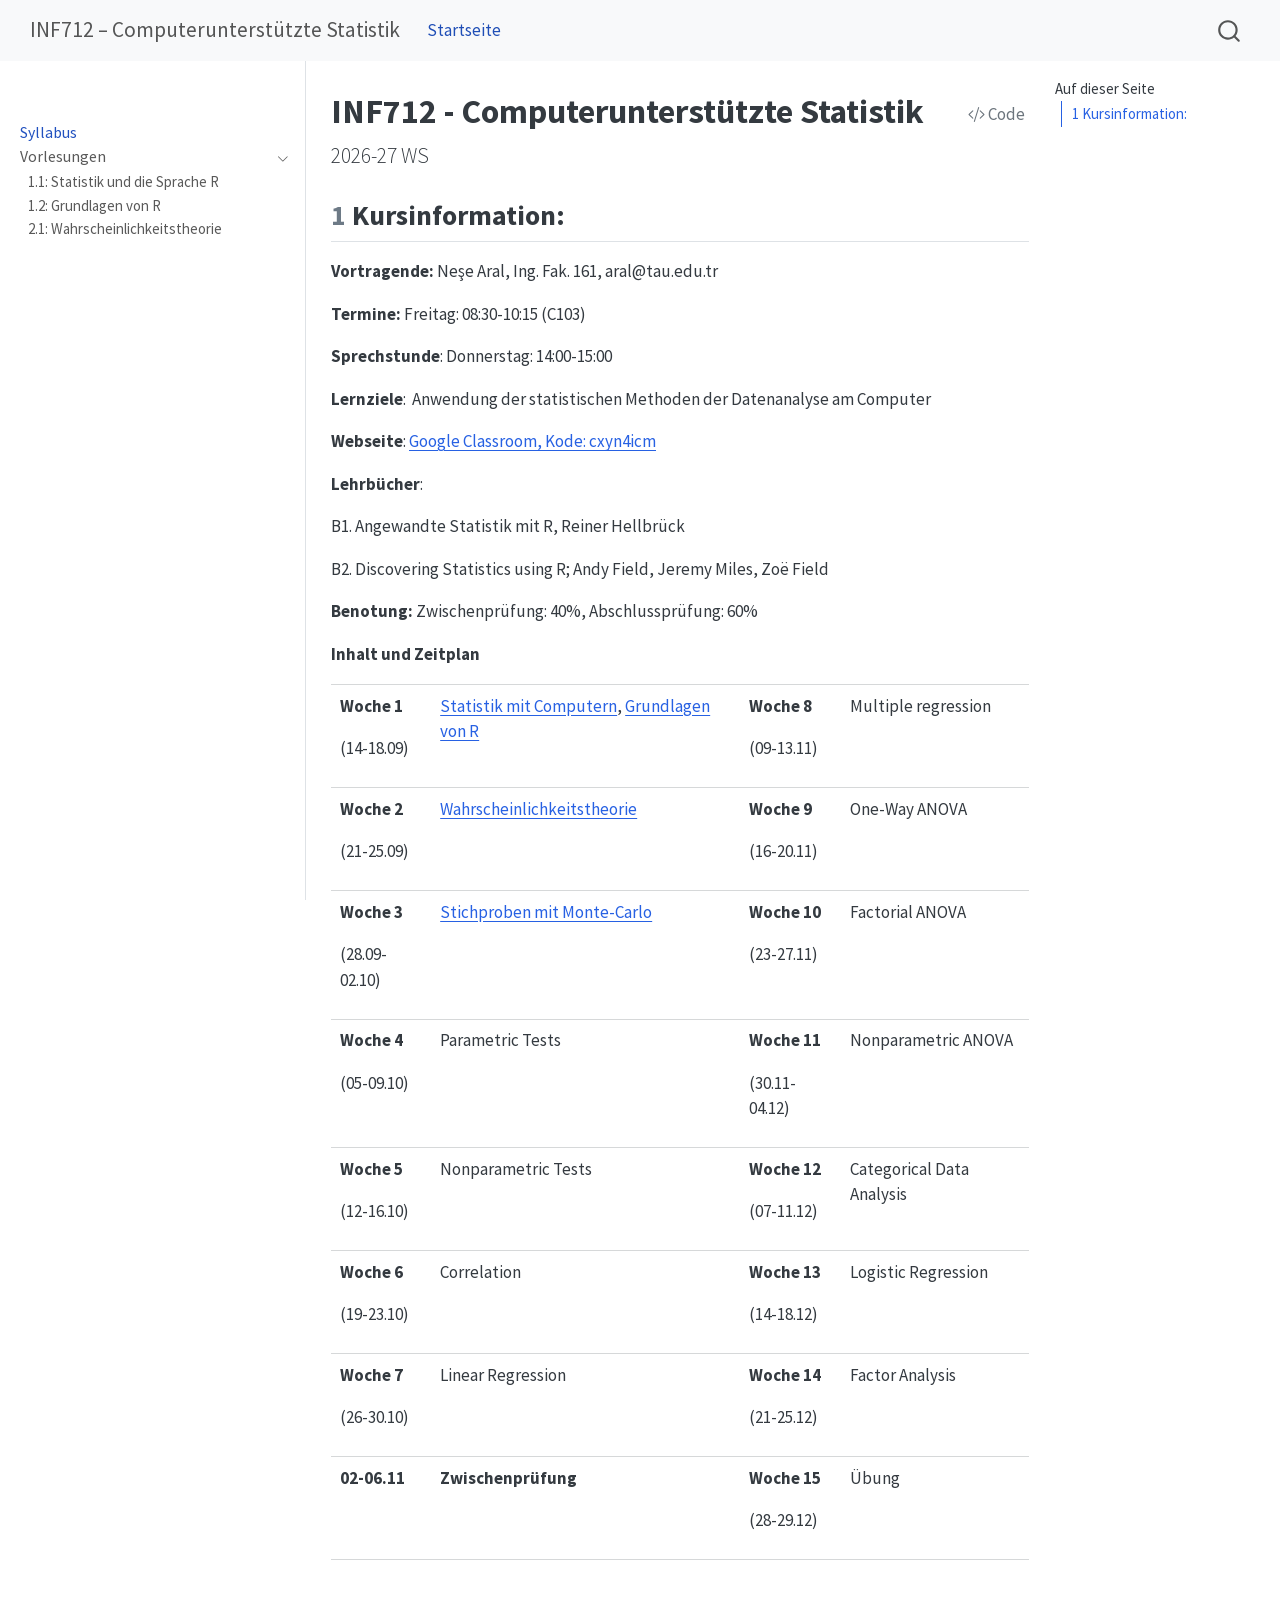
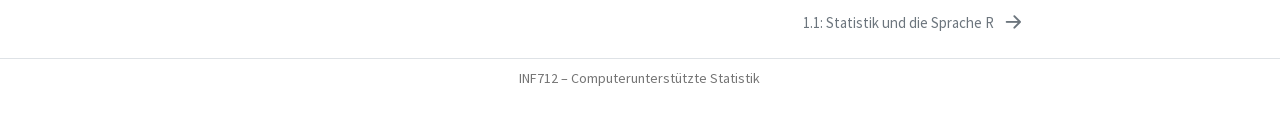
==== commit 77c24482: "Add files via upload" ====
--- a/index.html
+++ b/index.html
@@ -1,867 +1,4791 @@
-<!DOCTYPE html>
-<html xmlns="http://www.w3.org/1999/xhtml" lang="de" xml:lang="de"><head>
-
-<meta charset="utf-8">
-<meta name="generator" content="quarto-1.9.38">
-
-<meta name="viewport" content="width=device-width, initial-scale=1.0, user-scalable=yes">
-
-
-<title>INF712 - Computerunterstützte Statistik – INF712 – Computerunterstützte Statistik</title>
-<style>
-/* Default styles provided by pandoc.
-** See https://pandoc.org/MANUAL.html#variables-for-html for config info.
-*/
-code{white-space: pre-wrap;}
-span.smallcaps{font-variant: small-caps;}
-div.columns{display: flex; gap: min(4vw, 1.5em);}
-div.column{flex: auto; overflow-x: auto;}
-div.hanging-indent{margin-left: 1.5em; text-indent: -1.5em;}
-ul.task-list{list-style: none;}
-ul.task-list li input[type="checkbox"] {
-  width: 0.8em;
-  margin: 0 0.8em 0.2em -1em; /* quarto-specific, see https://github.com/quarto-dev/quarto-cli/issues/4556 */ 
-  vertical-align: middle;
-}
-/* CSS for syntax highlighting */
-html { -webkit-text-size-adjust: 100%; }
-pre > code.sourceCode { white-space: pre; position: relative; }
-pre > code.sourceCode > span { display: inline-block; line-height: 1.25; }
-pre > code.sourceCode > span:empty { height: 1.2em; }
-.sourceCode { overflow: visible; }
-code.sourceCode > span { color: inherit; text-decoration: inherit; }
-div.sourceCode { margin: 1em 0; }
-pre.sourceCode { margin: 0; }
-@media screen {
-div.sourceCode { overflow: auto; }
-}
-@media print {
-pre > code.sourceCode { white-space: pre-wrap; }
-pre > code.sourceCode > span { text-indent: -5em; padding-left: 5em; }
-}
-pre.numberSource code
-  { counter-reset: source-line 0; }
-pre.numberSource code > span
-  { position: relative; left: -4em; counter-increment: source-line; }
-pre.numberSource code > span > a:first-child::before
-  { content: counter(source-line);
-    position: relative; left: -1em; text-align: right; vertical-align: baseline;
-    border: none; display: inline-block;
-    -webkit-touch-callout: none; -webkit-user-select: none;
-    -khtml-user-select: none; -moz-user-select: none;
-    -ms-user-select: none; user-select: none;
-    padding: 0 4px; width: 4em;
-  }
-pre.numberSource { margin-left: 3em;  padding-left: 4px; }
-div.sourceCode
-  {   }
-@media screen {
-pre > code.sourceCode > span > a:first-child::before { text-decoration: underline; }
-}
-</style>
-
-
-<script src="site_libs/quarto-nav/quarto-nav.js"></script>
-<script src="site_libs/quarto-nav/headroom.min.js"></script>
-<script src="site_libs/clipboard/clipboard.min.js"></script>
-<script src="site_libs/quarto-search/autocomplete.umd.js"></script>
-<script src="site_libs/quarto-search/fuse.min.js"></script>
-<script src="site_libs/quarto-search/quarto-search.js"></script>
-<meta name="quarto:offset" content="./">
-<link href="./INF712_VL_01_01_Die_Programmierungssprache_R.html" rel="next">
-<script src="site_libs/quarto-html/quarto.js" type="module"></script>
-<script src="site_libs/quarto-html/tabsets/tabsets.js" type="module"></script>
-<script src="site_libs/quarto-html/popper.min.js"></script>
-<script src="site_libs/quarto-html/tippy.umd.min.js"></script>
-<script src="site_libs/quarto-html/anchor.min.js"></script>
-<link href="site_libs/quarto-html/tippy.css" rel="stylesheet">
-<link href="site_libs/quarto-html/quarto-syntax-highlighting-15634bcf2e68342d4ad2dfa704d543f6.css" rel="stylesheet" id="quarto-text-highlighting-styles">
-<script src="site_libs/bootstrap/bootstrap.min.js"></script>
-<link href="site_libs/bootstrap/bootstrap-icons.css" rel="stylesheet">
-<link href="site_libs/bootstrap/bootstrap-f86d5369a5d4d2eeaed95396e4f2fcf8.min.css" rel="stylesheet" append-hash="true" id="quarto-bootstrap" data-mode="light">
-<script id="quarto-search-options" type="application/json">{
-  "location": "navbar",
-  "copy-button": false,
-  "collapse-after": 3,
-  "panel-placement": "end",
-  "type": "overlay",
-  "limit": 50,
-  "keyboard-shortcut": [
-    "f",
-    "/",
-    "s"
-  ],
-  "show-item-context": false,
-  "language": {
-    "search-no-results-text": "Keine Treffer",
-    "search-matching-documents-text": "Treffer",
-    "search-copy-link-title": "Link in die Suche kopieren",
-    "search-hide-matches-text": "Zusätzliche Treffer verbergen",
-    "search-more-match-text": "weitere Treffer in diesem Dokument",
-    "search-more-matches-text": "weitere Treffer in diesem Dokument",
-    "search-clear-button-title": "Zurücksetzen",
-    "search-text-placeholder": "",
-    "search-detached-cancel-button-title": "Abbrechen",
-    "search-submit-button-title": "Abschicken",
-    "search-label": "Suchen"
-  }
-}</script>
-
-
-<link rel="stylesheet" href="styles.css">
-</head>
-
-<body class="nav-sidebar docked nav-fixed quarto-light">
-
-<div id="quarto-search-results"></div>
-  <header id="quarto-header" class="headroom fixed-top">
-    <nav class="navbar navbar-expand-lg " data-bs-theme="dark">
-      <div class="navbar-container container-fluid">
-      <div class="navbar-brand-container mx-auto">
-    <a class="navbar-brand" href="./index.html">
-    <span class="navbar-title">INF712 – Computerunterstützte Statistik</span>
-    </a>
-  </div>
-            <div id="quarto-search" class="" title="Suchen"></div>
-          <button class="navbar-toggler" type="button" data-bs-toggle="collapse" data-bs-target="#navbarCollapse" aria-controls="navbarCollapse" role="menu" aria-expanded="false" aria-label="Navigation umschalten" onclick="if (window.quartoToggleHeadroom) { window.quartoToggleHeadroom(); }">
-  <span class="navbar-toggler-icon"></span>
-</button>
-          <div class="collapse navbar-collapse" id="navbarCollapse">
-            <ul class="navbar-nav navbar-nav-scroll me-auto">
-  <li class="nav-item">
-    <a class="nav-link active" href="./index.html" aria-current="page"> 
-<span class="menu-text">Startseite</span></a>
-  </li>  
-</ul>
-          </div> <!-- /navcollapse -->
-            <div class="quarto-navbar-tools">
-</div>
-      </div> <!-- /container-fluid -->
-    </nav>
-  <nav class="quarto-secondary-nav">
-    <div class="container-fluid d-flex">
-      <button type="button" class="quarto-btn-toggle btn" data-bs-toggle="collapse" role="button" data-bs-target=".quarto-sidebar-collapse-item" aria-controls="quarto-sidebar" aria-expanded="false" aria-label="Seitenleiste umschalten" onclick="if (window.quartoToggleHeadroom) { window.quartoToggleHeadroom(); }">
-        <i class="bi bi-layout-text-sidebar-reverse"></i>
-      </button>
-        <nav class="quarto-page-breadcrumbs" aria-label="breadcrumb"><ol class="breadcrumb"><li class="breadcrumb-item"><a href="./index.html">Syllabus</a></li></ol></nav>
-        <a class="flex-grow-1" role="navigation" data-bs-toggle="collapse" data-bs-target=".quarto-sidebar-collapse-item" aria-controls="quarto-sidebar" aria-expanded="false" aria-label="Seitenleiste umschalten" onclick="if (window.quartoToggleHeadroom) { window.quartoToggleHeadroom(); }">      
-        </a>
-      <button type="button" class="btn quarto-search-button" aria-label="Suchen" onclick="window.quartoOpenSearch();">
-        <i class="bi bi-search"></i>
-      </button>
-    </div>
-  </nav>
-</header>
-<!-- content -->
-<div id="quarto-content" class="quarto-container page-columns page-rows-contents page-layout-article page-navbar">
-<!-- sidebar -->
-  <nav id="quarto-sidebar" class="sidebar collapse collapse-horizontal quarto-sidebar-collapse-item sidebar-navigation docked overflow-auto">
-        <div class="mt-2 flex-shrink-0 align-items-center">
-        <div class="sidebar-search">
-        <div id="quarto-search" class="" title="Suchen"></div>
-        </div>
-        </div>
-    <div class="sidebar-menu-container"> 
-    <ul class="list-unstyled mt-1">
-        <li class="sidebar-item">
-  <div class="sidebar-item-container"> 
-  <a href="./index.html" class="sidebar-item-text sidebar-link active">
- <span class="menu-text">Syllabus</span></a>
-  </div>
-</li>
-        <li class="sidebar-item sidebar-item-section">
-      <div class="sidebar-item-container"> 
-            <a class="sidebar-item-text sidebar-link text-start" data-bs-toggle="collapse" data-bs-target="#quarto-sidebar-section-1" role="navigation" aria-expanded="true">
- <span class="menu-text">Vorlesungen</span></a>
-          <a class="sidebar-item-toggle text-start" data-bs-toggle="collapse" data-bs-target="#quarto-sidebar-section-1" role="navigation" aria-expanded="true" aria-label="Abschnitt umschalten">
-            <i class="bi bi-chevron-right ms-2"></i>
-          </a> 
-      </div>
-      <ul id="quarto-sidebar-section-1" class="collapse list-unstyled sidebar-section depth1 show">  
-          <li class="sidebar-item">
-  <div class="sidebar-item-container"> 
-  <a href="./INF712_VL_01_01_Die_Programmierungssprache_R.html" class="sidebar-item-text sidebar-link">
- <span class="menu-text">1.1: Statistik und die Sprache R</span></a>
-  </div>
-</li>
-          <li class="sidebar-item">
-  <div class="sidebar-item-container"> 
-  <a href="./INF712_VL_01_02_Grundlagen_von_R.html" class="sidebar-item-text sidebar-link">
- <span class="menu-text">1.2: Grundlagen von R</span></a>
-  </div>
-</li>
-          <li class="sidebar-item">
-  <div class="sidebar-item-container"> 
-  <a href="./INF712_VL_02_01_Wahrscheinlichkeitstheorie.html" class="sidebar-item-text sidebar-link">
- <span class="menu-text">2.1: Wahrscheinlichkeitstheorie</span></a>
-  </div>
-</li>
-      </ul>
-  </li>
-    </ul>
-    </div>
-</nav>
-<div id="quarto-sidebar-glass" class="quarto-sidebar-collapse-item" data-bs-toggle="collapse" data-bs-target=".quarto-sidebar-collapse-item"></div>
-<!-- margin-sidebar -->
-    <div id="quarto-margin-sidebar" class="sidebar margin-sidebar">
-        <nav id="TOC" role="doc-toc" class="toc-active">
-    <h2 id="toc-title">Auf dieser Seite</h2>
-   
-  <ul>
-  <li><a href="#kursinformation" id="toc-kursinformation" class="nav-link active" data-scroll-target="#kursinformation"><span class="header-section-number">1</span> Kursinformation:</a></li>
-  </ul>
-</nav>
-    </div>
-<!-- main -->
-<main class="content" id="quarto-document-content">
-
-<header id="title-block-header" class="quarto-title-block default">
-<div class="quarto-title">
-<div class="quarto-title-block"><div><h1 class="title">INF712 - Computerunterstützte Statistik</h1><button type="button" class="btn code-tools-button" id="quarto-code-tools-source"><i class="bi"></i> Code</button></div></div>
-<p class="subtitle lead">2026-27 WS</p>
-</div>
-
-
-
-<div class="quarto-title-meta">
-
-    
-  
-    
-  </div>
-  
-
-
-</header>
-
-
-<section id="kursinformation" class="level2" data-number="1">
-<h2 data-number="1" class="anchored" data-anchor-id="kursinformation"><span class="header-section-number">1</span> Kursinformation:</h2>
-<p><strong>Vortragende:</strong> Neşe Aral, Ing. Fak. 161, aral@tau.edu.tr</p>
-<p><strong>Termine:</strong> Freitag: 08:30-10:15 (C103)</p>
-<p><strong>Sprechstunde</strong>: Donnerstag: 14:00-15:00</p>
-<p><strong>Lernziele</strong>: &nbsp;Anwendung der statistischen Methoden der Datenanalyse am Computer</p>
-<p><strong>Webseite</strong>: <a href="https://classroom.google.com/c/ODcxNDA5NDU3MzA3?cjc=cxyn4icm" target="blank">Google Classroom, Kode: cxyn4icm</a></p>
-<p><strong>Lehrbücher</strong>:</p>
-<p>B1. Angewandte Statistik mit R, Reiner Hellbrück</p>
-<p>B2. Discovering Statistics using R; Andy Field, Jeremy Miles, Zoë Field</p>
-<p><strong>Benotung:</strong> Zwischenprüfung: 40%, Abschlussprüfung: 60%</p>
-<p><strong>Inhalt und Zeitplan</strong></p>
-<table class="caption-top table">
-<tbody>
-<tr class="odd">
-<td><p><strong>Woche 1</strong></p>
-<p>(14-18.09)</p></td>
-<td><a href="INF712_VL_01_01_Die_Programmierungssprache_R.html" target="_blank">Statistik mit Computern</a>, <a href="INF712_VL_01_02_Grundlagen_von_R.html" target="_blank">Grundlagen von R</a></td>
-<td><p><strong>Woche 8</strong></p>
-<p>(09-13.11)</p></td>
-<td>Multiple regression</td>
-</tr>
-<tr class="even">
-<td><p><strong>Woche 2</strong></p>
-<p>(21-25.09)</p></td>
-<td><a href="INF712_VL_02_01_Wahrscheinlichkeitstheorie.html" target="_blank">Wahrscheinlichkeitstheorie</a></td>
-<td><p><strong>Woche 9</strong></p>
-<p>(16-20.11)</p></td>
-<td>One-Way ANOVA</td>
-</tr>
-<tr class="odd">
-<td><p><strong>Woche 3</strong></p>
-<p>(28.09-02.10)</p></td>
-<td><a href="INF712_VL_03_01_Stichproben_mit_Monte_Carlo.html">Stichproben mit Monte-Carlo</a></td>
-<td><p><strong>Woche 10</strong></p>
-<p>(23-27.11)</p></td>
-<td>Factorial ANOVA</td>
-</tr>
-<tr class="even">
-<td><p><strong>Woche 4</strong></p>
-<p>(05-09.10)</p></td>
-<td>Parametric Tests</td>
-<td><p><strong>Woche 11</strong></p>
-<p>(30.11-04.12)</p></td>
-<td>Nonparametric ANOVA</td>
-</tr>
-<tr class="odd">
-<td><p><strong>Woche 5</strong></p>
-<p>(12-16.10)</p></td>
-<td>Nonparametric Tests</td>
-<td><p><strong>Woche 12</strong></p>
-<p>(07-11.12)</p></td>
-<td>Categorical Data Analysis</td>
-</tr>
-<tr class="even">
-<td><p><strong>Woche 6</strong></p>
-<p>(19-23.10)</p></td>
-<td>Correlation</td>
-<td><p><strong>Woche 13</strong></p>
-<p>(14-18.12)</p></td>
-<td>Logistic Regression</td>
-</tr>
-<tr class="odd">
-<td><p><strong>Woche 7</strong></p>
-<p>(26-30.10)</p></td>
-<td>Linear Regression</td>
-<td><p><strong>Woche 14</strong></p>
-<p>(21-25.12)</p></td>
-<td>Factor Analysis</td>
-</tr>
-<tr class="even">
-<td><strong>02-06.11</strong></td>
-<td><strong>Zwischenprüfung</strong></td>
-<td><p><strong>Woche 15</strong></p>
-<p>(28-29.12)</p></td>
-<td>Übung</td>
-</tr>
-</tbody>
-</table>
-
-
-<!-- -->
-
-</section>
-
-<a onclick="window.scrollTo(0, 0); return false;" role="button" id="quarto-back-to-top"><i class="bi bi-arrow-up"></i> Zurück nach oben</a></main> <!-- /main -->
-<script id="quarto-html-after-body" type="application/javascript">
-  window.document.addEventListener("DOMContentLoaded", function (event) {
-    const icon = "";
-    const anchorJS = new window.AnchorJS();
-    anchorJS.options = {
-      placement: 'right',
-      icon: icon
-    };
-    anchorJS.add('.anchored');
-    const isCodeAnnotation = (el) => {
-      for (const clz of el.classList) {
-        if (clz.startsWith('code-annotation-')) {                     
-          return true;
-        }
-      }
-      return false;
-    }
-    const onCopySuccess = function(e) {
-      // button target
-      const button = e.trigger;
-      // don't keep focus
-      button.blur();
-      // flash "checked"
-      button.classList.add('code-copy-button-checked');
-      var currentTitle = button.getAttribute("title");
-      button.setAttribute("title", "Kopiert");
-      let tooltip;
-      if (window.bootstrap) {
-        button.setAttribute("data-bs-toggle", "tooltip");
-        button.setAttribute("data-bs-placement", "left");
-        button.setAttribute("data-bs-title", "Kopiert");
-        tooltip = new bootstrap.Tooltip(button, 
-          { trigger: "manual", 
-            customClass: "code-copy-button-tooltip",
-            offset: [0, -8]});
-        tooltip.show();    
-      }
-      setTimeout(function() {
-        if (tooltip) {
-          tooltip.hide();
-          button.removeAttribute("data-bs-title");
-          button.removeAttribute("data-bs-toggle");
-          button.removeAttribute("data-bs-placement");
-        }
-        button.setAttribute("title", currentTitle);
-        button.classList.remove('code-copy-button-checked');
-      }, 1000);
-      // clear code selection
-      e.clearSelection();
-    }
-    const getTextToCopy = function(trigger) {
-      const outerScaffold = trigger.parentElement.cloneNode(true);
-      const codeEl = outerScaffold.querySelector('code');
-      for (const childEl of codeEl.children) {
-        if (isCodeAnnotation(childEl)) {
-          childEl.remove();
-        }
-      }
-      return codeEl.innerText;
-    }
-    const clipboard = new window.ClipboardJS('.code-copy-button:not([data-in-quarto-modal])', {
-      text: getTextToCopy
-    });
-    clipboard.on('success', onCopySuccess);
-    if (window.document.getElementById('quarto-embedded-source-code-modal')) {
-      const clipboardModal = new window.ClipboardJS('.code-copy-button[data-in-quarto-modal]', {
-        text: getTextToCopy,
-        container: window.document.getElementById('quarto-embedded-source-code-modal')
-      });
-      clipboardModal.on('success', onCopySuccess);
-    }
-    const viewSource = window.document.getElementById('quarto-view-source') ||
-                       window.document.getElementById('quarto-code-tools-source');
-    if (viewSource) {
-      const sourceUrl = viewSource.getAttribute("data-quarto-source-url");
-      viewSource.addEventListener("click", function(e) {
-        if (sourceUrl) {
-          // rstudio viewer pane
-          if (/\bcapabilities=\b/.test(window.location)) {
-            window.open(sourceUrl);
-          } else {
-            window.location.href = sourceUrl;
-          }
-        } else {
-          const modal = new bootstrap.Modal(document.getElementById('quarto-embedded-source-code-modal'));
-          modal.show();
-        }
-        return false;
-      });
-    }
-    function toggleCodeHandler(show) {
-      return function(e) {
-        const detailsSrc = window.document.querySelectorAll(".cell > details > .sourceCode");
-        for (let i=0; i<detailsSrc.length; i++) {
-          const details = detailsSrc[i].parentElement;
-          if (show) {
-            details.open = true;
-          } else {
-            details.removeAttribute("open");
-          }
-        }
-        const cellCodeDivs = window.document.querySelectorAll(".cell > .sourceCode");
-        const fromCls = show ? "hidden" : "unhidden";
-        const toCls = show ? "unhidden" : "hidden";
-        for (let i=0; i<cellCodeDivs.length; i++) {
-          const codeDiv = cellCodeDivs[i];
-          if (codeDiv.classList.contains(fromCls)) {
-            codeDiv.classList.remove(fromCls);
-            codeDiv.classList.add(toCls);
-          } 
-        }
-        return false;
-      }
-    }
-    const hideAllCode = window.document.getElementById("quarto-hide-all-code");
-    if (hideAllCode) {
-      hideAllCode.addEventListener("click", toggleCodeHandler(false));
-    }
-    const showAllCode = window.document.getElementById("quarto-show-all-code");
-    if (showAllCode) {
-      showAllCode.addEventListener("click", toggleCodeHandler(true));
-    }
-      var localhostRegex = new RegExp(/^(?:http|https):\/\/localhost\:?[0-9]*\//);
-      var mailtoRegex = new RegExp(/^mailto:/);
-        var filterRegex = new RegExp('/' + window.location.host + '/');
-      var isInternal = (href) => {
-          return filterRegex.test(href) || localhostRegex.test(href) || mailtoRegex.test(href);
-      }
-      // Inspect non-navigation links and adorn them if external
-     var links = window.document.querySelectorAll('a[href]:not(.nav-link):not(.navbar-brand):not(.toc-action):not(.sidebar-link):not(.sidebar-item-toggle):not(.pagination-link):not(.no-external):not([aria-hidden]):not(.dropdown-item):not(.quarto-navigation-tool):not(.about-link)');
-      for (var i=0; i<links.length; i++) {
-        const link = links[i];
-        if (!isInternal(link.href)) {
-          // undo the damage that might have been done by quarto-nav.js in the case of
-          // links that we want to consider external
-          if (link.dataset.originalHref !== undefined) {
-            link.href = link.dataset.originalHref;
-          }
-        }
-      }
-    function tippyHover(el, contentFn, onTriggerFn, onUntriggerFn) {
-      const config = {
-        allowHTML: true,
-        maxWidth: 500,
-        delay: 100,
-        arrow: false,
-        appendTo: function(el) {
-            return el.parentElement;
-        },
-        interactive: true,
-        interactiveBorder: 10,
-        theme: 'quarto',
-        placement: 'bottom-start',
-      };
-      if (contentFn) {
-        config.content = contentFn;
-      }
-      if (onTriggerFn) {
-        config.onTrigger = onTriggerFn;
-      }
-      if (onUntriggerFn) {
-        config.onUntrigger = onUntriggerFn;
-      }
-      window.tippy(el, config); 
-    }
-    const noterefs = window.document.querySelectorAll('a[role="doc-noteref"]');
-    for (var i=0; i<noterefs.length; i++) {
-      const ref = noterefs[i];
-      tippyHover(ref, function() {
-        // use id or data attribute instead here
-        let href = ref.getAttribute('data-footnote-href') || ref.getAttribute('href');
-        try { href = new URL(href).hash; } catch {}
-        const id = href.replace(/^#\/?/, "");
-        const note = window.document.getElementById(id);
-        if (note) {
-          return note.innerHTML;
-        } else {
-          return "";
-        }
-      });
-    }
-    const xrefs = window.document.querySelectorAll('a.quarto-xref');
-    const processXRef = (id, note) => {
-      // Strip column container classes
-      const stripColumnClz = (el) => {
-        el.classList.remove("page-full", "page-columns");
-        if (el.children) {
-          for (const child of el.children) {
-            stripColumnClz(child);
-          }
-        }
-      }
-      stripColumnClz(note)
-      if (id === null || id.startsWith('sec-')) {
-        // Special case sections, only their first couple elements
-        const container = document.createElement("div");
-        if (note.children && note.children.length > 2) {
-          container.appendChild(note.children[0].cloneNode(true));
-          for (let i = 1; i < note.children.length; i++) {
-            const child = note.children[i];
-            if (child.tagName === "P" && child.innerText === "") {
-              continue;
-            } else {
-              container.appendChild(child.cloneNode(true));
-              break;
-            }
-          }
-          if (window.Quarto?.typesetMath) {
-            window.Quarto.typesetMath(container);
-          }
-          return container.innerHTML
-        } else {
-          if (window.Quarto?.typesetMath) {
-            window.Quarto.typesetMath(note);
-          }
-          return note.innerHTML;
-        }
-      } else {
-        // Remove any anchor links if they are present
-        const anchorLink = note.querySelector('a.anchorjs-link');
-        if (anchorLink) {
-          anchorLink.remove();
-        }
-        if (window.Quarto?.typesetMath) {
-          window.Quarto.typesetMath(note);
-        }
-        if (note.classList.contains("callout")) {
-          return note.outerHTML;
-        } else {
-          return note.innerHTML;
-        }
-      }
-    }
-    for (var i=0; i<xrefs.length; i++) {
-      const xref = xrefs[i];
-      tippyHover(xref, undefined, function(instance) {
-        instance.disable();
-        let url = xref.getAttribute('href');
-        let hash = undefined; 
-        if (url.startsWith('#')) {
-          hash = url;
-        } else {
-          try { hash = new URL(url).hash; } catch {}
-        }
-        if (hash) {
-          const id = hash.replace(/^#\/?/, "");
-          const note = window.document.getElementById(id);
-          if (note !== null) {
-            try {
-              const html = processXRef(id, note.cloneNode(true));
-              instance.setContent(html);
-            } finally {
-              instance.enable();
-              instance.show();
-            }
-          } else {
-            // See if we can fetch this
-            fetch(url.split('#')[0])
-            .then(res => res.text())
-            .then(html => {
-              const parser = new DOMParser();
-              const htmlDoc = parser.parseFromString(html, "text/html");
-              const note = htmlDoc.getElementById(id);
-              if (note !== null) {
-                const html = processXRef(id, note);
-                instance.setContent(html);
-              } 
-            }).finally(() => {
-              instance.enable();
-              instance.show();
-            });
-          }
-        } else {
-          // See if we can fetch a full url (with no hash to target)
-          // This is a special case and we should probably do some content thinning / targeting
-          fetch(url)
-          .then(res => res.text())
-          .then(html => {
-            const parser = new DOMParser();
-            const htmlDoc = parser.parseFromString(html, "text/html");
-            const note = htmlDoc.querySelector('main.content');
-            if (note !== null) {
-              // This should only happen for chapter cross references
-              // (since there is no id in the URL)
-              // remove the first header
-              if (note.children.length > 0 && note.children[0].tagName === "HEADER") {
-                note.children[0].remove();
-              }
-              const html = processXRef(null, note);
-              instance.setContent(html);
-            } 
-          }).finally(() => {
-            instance.enable();
-            instance.show();
-          });
-        }
-      }, function(instance) {
-      });
-    }
-        let selectedAnnoteEl;
-        const selectorForAnnotation = ( cell, annotation) => {
-          let cellAttr = 'data-code-cell="' + cell + '"';
-          let lineAttr = 'data-code-annotation="' +  annotation + '"';
-          const selector = 'span[' + cellAttr + '][' + lineAttr + ']';
-          return selector;
-        }
-        const selectCodeLines = (annoteEl) => {
-          const doc = window.document;
-          const targetCell = annoteEl.getAttribute("data-target-cell");
-          const targetAnnotation = annoteEl.getAttribute("data-target-annotation");
-          const annoteSpan = window.document.querySelector(selectorForAnnotation(targetCell, targetAnnotation));
-          const lines = annoteSpan.getAttribute("data-code-lines").split(",");
-          const lineIds = lines.map((line) => {
-            return targetCell + "-" + line;
-          })
-          let top = null;
-          let height = null;
-          let parent = null;
-          if (lineIds.length > 0) {
-              //compute the position of the single el (top and bottom and make a div)
-              const el = window.document.getElementById(lineIds[0]);
-              top = el.offsetTop;
-              height = el.offsetHeight;
-              parent = el.parentElement.parentElement;
-            if (lineIds.length > 1) {
-              const lastEl = window.document.getElementById(lineIds[lineIds.length - 1]);
-              const bottom = lastEl.offsetTop + lastEl.offsetHeight;
-              height = bottom - top;
-            }
-            if (top !== null && height !== null && parent !== null) {
-              // cook up a div (if necessary) and position it 
-              let div = window.document.getElementById("code-annotation-line-highlight");
-              if (div === null) {
-                div = window.document.createElement("div");
-                div.setAttribute("id", "code-annotation-line-highlight");
-                div.style.position = 'absolute';
-                parent.appendChild(div);
-              }
-              div.style.top = top - 2 + "px";
-              div.style.height = height + 4 + "px";
-              div.style.left = 0;
-              let gutterDiv = window.document.getElementById("code-annotation-line-highlight-gutter");
-              if (gutterDiv === null) {
-                gutterDiv = window.document.createElement("div");
-                gutterDiv.setAttribute("id", "code-annotation-line-highlight-gutter");
-                gutterDiv.style.position = 'absolute';
-                const codeCell = window.document.getElementById(targetCell);
-                const gutter = codeCell.querySelector('.code-annotation-gutter');
-                gutter.appendChild(gutterDiv);
-              }
-              gutterDiv.style.top = top - 2 + "px";
-              gutterDiv.style.height = height + 4 + "px";
-            }
-            selectedAnnoteEl = annoteEl;
-          }
-        };
-        const unselectCodeLines = () => {
-          const elementsIds = ["code-annotation-line-highlight", "code-annotation-line-highlight-gutter"];
-          elementsIds.forEach((elId) => {
-            const div = window.document.getElementById(elId);
-            if (div) {
-              div.remove();
-            }
-          });
-          selectedAnnoteEl = undefined;
-        };
-          // Handle positioning of the toggle
-      window.addEventListener(
-        "resize",
-        throttle(() => {
-          elRect = undefined;
-          if (selectedAnnoteEl) {
-            selectCodeLines(selectedAnnoteEl);
-          }
-        }, 10)
-      );
-      function throttle(fn, ms) {
-      let throttle = false;
-      let timer;
-        return (...args) => {
-          if(!throttle) { // first call gets through
-              fn.apply(this, args);
-              throttle = true;
-          } else { // all the others get throttled
-              if(timer) clearTimeout(timer); // cancel #2
-              timer = setTimeout(() => {
-                fn.apply(this, args);
-                timer = throttle = false;
-              }, ms);
-          }
-        };
-      }
-        // Attach click handler to the DT
-        const annoteDls = window.document.querySelectorAll('dt[data-target-cell]');
-        for (const annoteDlNode of annoteDls) {
-          annoteDlNode.addEventListener('click', (event) => {
-            const clickedEl = event.target;
-            if (clickedEl !== selectedAnnoteEl) {
-              unselectCodeLines();
-              const activeEl = window.document.querySelector('dt[data-target-cell].code-annotation-active');
-              if (activeEl) {
-                activeEl.classList.remove('code-annotation-active');
-              }
-              selectCodeLines(clickedEl);
-              clickedEl.classList.add('code-annotation-active');
-            } else {
-              // Unselect the line
-              unselectCodeLines();
-              clickedEl.classList.remove('code-annotation-active');
-            }
-          });
-        }
-    const findCites = (el) => {
-      const parentEl = el.parentElement;
-      if (parentEl) {
-        const cites = parentEl.dataset.cites;
-        if (cites) {
-          return {
-            el,
-            cites: cites.split(' ')
-          };
-        } else {
-          return findCites(el.parentElement)
-        }
-      } else {
-        return undefined;
-      }
-    };
-    var bibliorefs = window.document.querySelectorAll('a[role="doc-biblioref"]');
-    for (var i=0; i<bibliorefs.length; i++) {
-      const ref = bibliorefs[i];
-      const citeInfo = findCites(ref);
-      if (citeInfo) {
-        tippyHover(citeInfo.el, function() {
-          var popup = window.document.createElement('div');
-          citeInfo.cites.forEach(function(cite) {
-            var citeDiv = window.document.createElement('div');
-            citeDiv.classList.add('hanging-indent');
-            citeDiv.classList.add('csl-entry');
-            var biblioDiv = window.document.getElementById('ref-' + cite);
-            if (biblioDiv) {
-              citeDiv.innerHTML = biblioDiv.innerHTML;
-            }
-            popup.appendChild(citeDiv);
-          });
-          return popup.innerHTML;
-        });
-      }
-    }
-  });
-  </script>
-<nav class="page-navigation">
-  <div class="nav-page nav-page-previous">
-  </div>
-  <div class="nav-page nav-page-next">
-      <a href="./INF712_VL_01_01_Die_Programmierungssprache_R.html" class="pagination-link" aria-label="1.1: Statistik und die Sprache R">
-        <span class="nav-page-text">1.1: Statistik und die Sprache R</span> <i class="bi bi-arrow-right-short"></i>
-      </a>
-  </div>
-</nav><div class="modal fade" id="quarto-embedded-source-code-modal" tabindex="-1" aria-labelledby="quarto-embedded-source-code-modal-label" aria-hidden="true"><div class="modal-dialog modal-dialog-scrollable"><div class="modal-content"><div class="modal-header"><h5 class="modal-title" id="quarto-embedded-source-code-modal-label">Quellcode</h5><button class="btn-close" data-bs-dismiss="modal"></button></div><div class="modal-body"><div class="">
-<div class="code-copy-outer-scaffold"><div class="sourceCode" id="cb1" data-shortcodes="false"><pre class="sourceCode markdown code-with-copy"><code class="sourceCode markdown"><span id="cb1-1"><a href="#cb1-1" aria-hidden="true" tabindex="-1"></a><span class="co">---</span></span>
-<span id="cb1-2"><a href="#cb1-2" aria-hidden="true" tabindex="-1"></a><span class="an">title:</span><span class="co"> "INF712 - Computerunterstützte Statistik"</span></span>
-<span id="cb1-3"><a href="#cb1-3" aria-hidden="true" tabindex="-1"></a><span class="an">subtitle:</span><span class="co"> "2026-27 WS"</span></span>
-<span id="cb1-4"><a href="#cb1-4" aria-hidden="true" tabindex="-1"></a><span class="an">lang:</span><span class="co"> de</span></span>
-<span id="cb1-5"><a href="#cb1-5" aria-hidden="true" tabindex="-1"></a><span class="an">date-format:</span><span class="co"> "DD/MM/YYYY"</span></span>
-<span id="cb1-6"><a href="#cb1-6" aria-hidden="true" tabindex="-1"></a><span class="co">---</span></span>
-<span id="cb1-7"><a href="#cb1-7" aria-hidden="true" tabindex="-1"></a></span>
-<span id="cb1-8"><a href="#cb1-8" aria-hidden="true" tabindex="-1"></a><span class="fu">## Kursinformation:</span></span>
-<span id="cb1-9"><a href="#cb1-9" aria-hidden="true" tabindex="-1"></a></span>
-<span id="cb1-10"><a href="#cb1-10" aria-hidden="true" tabindex="-1"></a>**Vortragende:** Neşe Aral, Ing. Fak. 161, aral\@tau.edu.tr</span>
-<span id="cb1-11"><a href="#cb1-11" aria-hidden="true" tabindex="-1"></a></span>
-<span id="cb1-12"><a href="#cb1-12" aria-hidden="true" tabindex="-1"></a>**Termine:** Freitag: 08:30-10:15 (C103)</span>
-<span id="cb1-13"><a href="#cb1-13" aria-hidden="true" tabindex="-1"></a></span>
-<span id="cb1-14"><a href="#cb1-14" aria-hidden="true" tabindex="-1"></a>**Sprechstunde**: Donnerstag: 14:00-15:00</span>
-<span id="cb1-15"><a href="#cb1-15" aria-hidden="true" tabindex="-1"></a></span>
-<span id="cb1-16"><a href="#cb1-16" aria-hidden="true" tabindex="-1"></a>**Lernziele**: &nbsp;Anwendung der statistischen Methoden der Datenanalyse am Computer</span>
-<span id="cb1-17"><a href="#cb1-17" aria-hidden="true" tabindex="-1"></a></span>
-<span id="cb1-18"><a href="#cb1-18" aria-hidden="true" tabindex="-1"></a>**Webseite**: <span class="co">[</span><span class="ot">Google Classroom, Kode: cxyn4icm</span><span class="co">](https://classroom.google.com/c/ODcxNDA5NDU3MzA3?cjc=cxyn4icm)</span>{target="blank"}</span>
-<span id="cb1-19"><a href="#cb1-19" aria-hidden="true" tabindex="-1"></a></span>
-<span id="cb1-20"><a href="#cb1-20" aria-hidden="true" tabindex="-1"></a>**Lehrbücher**:</span>
-<span id="cb1-21"><a href="#cb1-21" aria-hidden="true" tabindex="-1"></a></span>
-<span id="cb1-22"><a href="#cb1-22" aria-hidden="true" tabindex="-1"></a>B1. Angewandte Statistik mit R, Reiner Hellbrück</span>
-<span id="cb1-23"><a href="#cb1-23" aria-hidden="true" tabindex="-1"></a></span>
-<span id="cb1-24"><a href="#cb1-24" aria-hidden="true" tabindex="-1"></a>B2. Discovering Statistics using R; Andy Field, Jeremy Miles, Zoë Field</span>
-<span id="cb1-25"><a href="#cb1-25" aria-hidden="true" tabindex="-1"></a></span>
-<span id="cb1-26"><a href="#cb1-26" aria-hidden="true" tabindex="-1"></a>**Benotung:** Zwischenprüfung: 40%, Abschlussprüfung: 60%</span>
-<span id="cb1-27"><a href="#cb1-27" aria-hidden="true" tabindex="-1"></a></span>
-<span id="cb1-28"><a href="#cb1-28" aria-hidden="true" tabindex="-1"></a>**Inhalt und Zeitplan**</span>
-<span id="cb1-29"><a href="#cb1-29" aria-hidden="true" tabindex="-1"></a></span>
-<span id="cb1-30"><a href="#cb1-30" aria-hidden="true" tabindex="-1"></a>[base64]</span>
-<span id="cb1-31"><a href="#cb1-31" aria-hidden="true" tabindex="-1"></a><span class="pp">|</span>               <span class="pp">|</span>                                                                                                                                                                           <span class="pp">|</span>               <span class="pp">|</span>                           <span class="pp">|</span></span>
-<span id="cb1-32"><a href="#cb1-32" aria-hidden="true" tabindex="-1"></a>+=============<span class="al">==+===========================================================================================================================================================================+===============+==</span>=========================+</span>
-<span id="cb1-33"><a href="#cb1-33" aria-hidden="true" tabindex="-1"></a><span class="pp">|</span> **Woche 1**   | [Statistik mit Computern](INF712_VL_01_01_Die_Programmierungssprache_R.html){target="_blank"}, [Grundlagen von R](INF712_VL_01_02_Grundlagen_von_R.html){target="_blank"} | **Woche 8**   <span class="pp">|</span> Multiple regression       <span class="pp">|</span></span>
-<span id="cb1-34"><a href="#cb1-34" aria-hidden="true" tabindex="-1"></a><span class="pp">|</span>               <span class="pp">|</span>                                                                                                                                                                           <span class="pp">|</span>               <span class="pp">|</span>                           <span class="pp">|</span></span>
-<span id="cb1-35"><a href="#cb1-35" aria-hidden="true" tabindex="-1"></a><span class="pp">|</span> (14-18.09)    <span class="pp">|</span>                                                                                                                                                                           <span class="pp">|</span> (09-13.11)    <span class="pp">|</span>                           <span class="pp">|</span></span>
-<span id="cb1-36"><a href="#cb1-36" aria-hidden="true" tabindex="-1"></a>[base64]</span>
-<span id="cb1-37"><a href="#cb1-37" aria-hidden="true" tabindex="-1"></a><span class="pp">|</span> **Woche 2**   | [Wahrscheinlichkeitstheorie](INF712_VL_02_01_Wahrscheinlichkeitstheorie.html){target="_blank"}                                                                            | **Woche 9**   <span class="pp">|</span> One-Way ANOVA             <span class="pp">|</span></span>
-<span id="cb1-38"><a href="#cb1-38" aria-hidden="true" tabindex="-1"></a><span class="pp">|</span>               <span class="pp">|</span>                                                                                                                                                                           <span class="pp">|</span>               <span class="pp">|</span>                           <span class="pp">|</span></span>
-<span id="cb1-39"><a href="#cb1-39" aria-hidden="true" tabindex="-1"></a><span class="pp">|</span> (21-25.09)    <span class="pp">|</span>                                                                                                                                                                           <span class="pp">|</span> (16-20.11)    <span class="pp">|</span>                           <span class="pp">|</span></span>
-<span id="cb1-40"><a href="#cb1-40" aria-hidden="true" tabindex="-1"></a>[base64]</span>
-<span id="cb1-41"><a href="#cb1-41" aria-hidden="true" tabindex="-1"></a><span class="pp">|</span> **Woche 3**   | [Stichproben mit Monte-Carlo](INF712_VL_03_01_Stichproben_mit_Monte_Carlo.html)                                                                                           | **Woche 10**  <span class="pp">|</span> Factorial ANOVA           <span class="pp">|</span></span>
-<span id="cb1-42"><a href="#cb1-42" aria-hidden="true" tabindex="-1"></a><span class="pp">|</span>               <span class="pp">|</span>                                                                                                                                                                           <span class="pp">|</span>               <span class="pp">|</span>                           <span class="pp">|</span></span>
-<span id="cb1-43"><a href="#cb1-43" aria-hidden="true" tabindex="-1"></a><span class="pp">|</span> (28.09-02.10) <span class="pp">|</span>                                                                                                                                                                           <span class="pp">|</span> (23-27.11)    <span class="pp">|</span>                           <span class="pp">|</span></span>
-<span id="cb1-44"><a href="#cb1-44" aria-hidden="true" tabindex="-1"></a>[base64]</span>
-<span id="cb1-45"><a href="#cb1-45" aria-hidden="true" tabindex="-1"></a><span class="pp">|</span> **Woche 4**   | Parametric Tests                                                                                                                                                          | **Woche 11**  <span class="pp">|</span> Nonparametric ANOVA       <span class="pp">|</span></span>
-<span id="cb1-46"><a href="#cb1-46" aria-hidden="true" tabindex="-1"></a><span class="pp">|</span>               <span class="pp">|</span>                                                                                                                                                                           <span class="pp">|</span>               <span class="pp">|</span>                           <span class="pp">|</span></span>
-<span id="cb1-47"><a href="#cb1-47" aria-hidden="true" tabindex="-1"></a><span class="pp">|</span> (05-09.10)    <span class="pp">|</span>                                                                                                                                                                           <span class="pp">|</span> (30.11-04.12) <span class="pp">|</span>                           <span class="pp">|</span></span>
-<span id="cb1-48"><a href="#cb1-48" aria-hidden="true" tabindex="-1"></a>[base64]</span>
-<span id="cb1-49"><a href="#cb1-49" aria-hidden="true" tabindex="-1"></a><span class="pp">|</span> **Woche 5**   | Nonparametric Tests                                                                                                                                                       | **Woche 12**  <span class="pp">|</span> Categorical Data Analysis <span class="pp">|</span></span>
-<span id="cb1-50"><a href="#cb1-50" aria-hidden="true" tabindex="-1"></a><span class="pp">|</span>               <span class="pp">|</span>                                                                                                                                                                           <span class="pp">|</span>               <span class="pp">|</span>                           <span class="pp">|</span></span>
-<span id="cb1-51"><a href="#cb1-51" aria-hidden="true" tabindex="-1"></a><span class="pp">|</span> (12-16.10)    <span class="pp">|</span>                                                                                                                                                                           <span class="pp">|</span> (07-11.12)    <span class="pp">|</span>                           <span class="pp">|</span></span>
-<span id="cb1-52"><a href="#cb1-52" aria-hidden="true" tabindex="-1"></a>[base64]</span>
-<span id="cb1-53"><a href="#cb1-53" aria-hidden="true" tabindex="-1"></a><span class="pp">|</span> **Woche 6**   | Correlation                                                                                                                                                               | **Woche 13**  <span class="pp">|</span> Logistic Regression       <span class="pp">|</span></span>
-<span id="cb1-54"><a href="#cb1-54" aria-hidden="true" tabindex="-1"></a><span class="pp">|</span>               <span class="pp">|</span>                                                                                                                                                                           <span class="pp">|</span>               <span class="pp">|</span>                           <span class="pp">|</span></span>
-<span id="cb1-55"><a href="#cb1-55" aria-hidden="true" tabindex="-1"></a><span class="pp">|</span> (19-23.10)    <span class="pp">|</span>                                                                                                                                                                           <span class="pp">|</span> (14-18.12)    <span class="pp">|</span>                           <span class="pp">|</span></span>
-<span id="cb1-56"><a href="#cb1-56" aria-hidden="true" tabindex="-1"></a>[base64]</span>
-<span id="cb1-57"><a href="#cb1-57" aria-hidden="true" tabindex="-1"></a><span class="pp">|</span> **Woche 7**   | Linear Regression                                                                                                                                                         | **Woche 14**  <span class="pp">|</span> Factor Analysis           <span class="pp">|</span></span>
-<span id="cb1-58"><a href="#cb1-58" aria-hidden="true" tabindex="-1"></a><span class="pp">|</span>               <span class="pp">|</span>                                                                                                                                                                           <span class="pp">|</span>               <span class="pp">|</span>                           <span class="pp">|</span></span>
-<span id="cb1-59"><a href="#cb1-59" aria-hidden="true" tabindex="-1"></a><span class="pp">|</span> (26-30.10)    <span class="pp">|</span>                                                                                                                                                                           <span class="pp">|</span> (21-25.12)    <span class="pp">|</span>                           <span class="pp">|</span></span>
-<span id="cb1-60"><a href="#cb1-60" aria-hidden="true" tabindex="-1"></a>[base64]</span>
-<span id="cb1-61"><a href="#cb1-61" aria-hidden="true" tabindex="-1"></a><span class="pp">|</span> **02-06.11**  | **Zwischenprüfung**                                                                                                                                                       | **Woche 15**  <span class="pp">|</span> Übung                     <span class="pp">|</span></span>
-<span id="cb1-62"><a href="#cb1-62" aria-hidden="true" tabindex="-1"></a><span class="pp">|</span>               <span class="pp">|</span>                                                                                                                                                                           <span class="pp">|</span>               <span class="pp">|</span>                           <span class="pp">|</span></span>
-<span id="cb1-63"><a href="#cb1-63" aria-hidden="true" tabindex="-1"></a><span class="pp">|</span>               <span class="pp">|</span>                                                                                                                                                                           <span class="pp">|</span> (28-29.12)    <span class="pp">|</span>                           <span class="pp">|</span></span>
-<span id="cb1-64"><a href="#cb1-64" aria-hidden="true" tabindex="-1"></a>[base64]</span></code></pre></div><button title="In die Zwischenablage kopieren" class="code-copy-button" data-in-quarto-modal=""><i class="bi"></i></button></div>
-</div></div></div></div></div>
-</div> <!-- /content -->
-<footer class="footer">
-  <div class="nav-footer">
-    <div class="nav-footer-left">
-      &nbsp;
-    </div>   
-    <div class="nav-footer-center">
-<p>INF712 – Computerunterstützte Statistik</p>
-</div>
-    <div class="nav-footer-right">
-      &nbsp;
-    </div>
-  </div>
-</footer>
-
-
-
-
+<!DOCTYPE html>
+<html xmlns="http://www.w3.org/1999/xhtml" lang="de" xml:lang="de"><head>
+
+<meta charset="utf-8">
+<meta name="generator" content="quarto-1.9.38">
+
+<meta name="viewport" content="width=device-width, initial-scale=1.0, user-scalable=yes">
+
+
+<title>INF712 - Computerunterstützte Statistik – INF712 – Computerunterstützte Statistik</title>
+<style>
+
+code{white-space: pre-wrap;}
+span.smallcaps{font-variant: small-caps;}
+div.columns{display: flex; gap: min(4vw, 1.5em);}
+div.column{flex: auto; overflow-x: auto;}
+div.hanging-indent{margin-left: 1.5em; text-indent: -1.5em;}
+ul.task-list{list-style: none;}
+ul.task-list li input[type="checkbox"] {
+width: 0.8em;
+margin: 0 0.8em 0.2em -1em;  vertical-align: middle;
+}
+
+html { -webkit-text-size-adjust: 100%; }
+pre > code.sourceCode { white-space: pre; position: relative; }
+pre > code.sourceCode > span { display: inline-block; line-height: 1.25; }
+pre > code.sourceCode > span:empty { height: 1.2em; }
+.sourceCode { overflow: visible; }
+code.sourceCode > span { color: inherit; text-decoration: inherit; }
+div.sourceCode { margin: 1em 0; }
+pre.sourceCode { margin: 0; }
+@media screen {
+div.sourceCode { overflow: auto; }
+}
+@media print {
+pre > code.sourceCode { white-space: pre-wrap; }
+pre > code.sourceCode > span { text-indent: -5em; padding-left: 5em; }
+}
+pre.numberSource code
+{ counter-reset: source-line 0; }
+pre.numberSource code > span
+{ position: relative; left: -4em; counter-increment: source-line; }
+pre.numberSource code > span > a:first-child::before
+{ content: counter(source-line);
+position: relative; left: -1em; text-align: right; vertical-align: baseline;
+border: none; display: inline-block;
+-webkit-touch-callout: none; -webkit-user-select: none;
+-khtml-user-select: none; -moz-user-select: none;
+-ms-user-select: none; user-select: none;
+padding: 0 4px; width: 4em;
+}
+pre.numberSource { margin-left: 3em; padding-left: 4px; }
+div.sourceCode
+{ }
+@media screen {
+pre > code.sourceCode > span > a:first-child::before { text-decoration: underline; }
+}
+</style>
+
+
+<script>const headroomChanged = new CustomEvent("quarto-hrChanged", {
+  detail: {},
+  bubbles: true,
+  cancelable: false,
+  composed: false,
+});
+
+const announceDismiss = () => {
+  const annEl = window.document.getElementById("quarto-announcement");
+  if (annEl) {
+    annEl.remove();
+
+    const annId = annEl.getAttribute("data-announcement-id");
+    window.localStorage.setItem(`quarto-announce-${annId}`, "true");
+  }
+};
+
+const announceRegister = () => {
+  const annEl = window.document.getElementById("quarto-announcement");
+  if (annEl) {
+    const annId = annEl.getAttribute("data-announcement-id");
+    const isDismissed =
+      window.localStorage.getItem(`quarto-announce-${annId}`) || false;
+    if (isDismissed) {
+      announceDismiss();
+      return;
+    } else {
+      annEl.classList.remove("hidden");
+    }
+
+    const actionEl = annEl.querySelector(".quarto-announcement-action");
+    if (actionEl) {
+      actionEl.addEventListener("click", function (e) {
+        e.preventDefault();
+        // Hide the bar immediately
+        announceDismiss();
+      });
+    }
+  }
+};
+
+window.document.addEventListener("DOMContentLoaded", function () {
+  let init = false;
+
+  announceRegister();
+
+  // Manage the back to top button, if one is present.
+  let lastScrollTop = window.pageYOffset || document.documentElement.scrollTop;
+  const scrollDownBuffer = 5;
+  const scrollUpBuffer = 35;
+  const btn = document.getElementById("quarto-back-to-top");
+  const hideBackToTop = () => {
+    btn.style.display = "none";
+  };
+  const showBackToTop = () => {
+    btn.style.display = "inline-block";
+  };
+  if (btn) {
+    window.document.addEventListener(
+      "scroll",
+      function () {
+        const currentScrollTop =
+          window.pageYOffset || document.documentElement.scrollTop;
+
+        // Shows and hides the button 'intelligently' as the user scrolls
+        if (currentScrollTop - scrollDownBuffer > lastScrollTop) {
+          hideBackToTop();
+          lastScrollTop = currentScrollTop <= 0 ? 0 : currentScrollTop;
+        } else if (currentScrollTop < lastScrollTop - scrollUpBuffer) {
+          showBackToTop();
+          lastScrollTop = currentScrollTop <= 0 ? 0 : currentScrollTop;
+        }
+
+        // Show the button at the bottom, hides it at the top
+        if (currentScrollTop <= 0) {
+          hideBackToTop();
+        } else if (
+          window.innerHeight + currentScrollTop >=
+          document.body.offsetHeight
+        ) {
+          showBackToTop();
+        }
+      },
+      false
+    );
+  }
+
+  function throttle(func, wait) {
+    var timeout;
+    return function () {
+      const context = this;
+      const args = arguments;
+      const later = function () {
+        clearTimeout(timeout);
+        timeout = null;
+        func.apply(context, args);
+      };
+
+      if (!timeout) {
+        timeout = setTimeout(later, wait);
+      }
+    };
+  }
+
+  function headerOffset() {
+    // Set an offset if there is are fixed top navbar
+    const headerEl = window.document.querySelector("header.fixed-top");
+    if (headerEl) {
+      return headerEl.clientHeight;
+    } else {
+      return 0;
+    }
+  }
+
+  function footerOffset() {
+    const footerEl = window.document.querySelector("footer.footer");
+    if (footerEl) {
+      return footerEl.clientHeight;
+    } else {
+      return 0;
+    }
+  }
+
+  function dashboardOffset() {
+    const dashboardNavEl = window.document.getElementById(
+      "quarto-dashboard-header"
+    );
+    if (dashboardNavEl !== null) {
+      return dashboardNavEl.clientHeight;
+    } else {
+      return 0;
+    }
+  }
+
+  function updateDocumentOffsetWithoutAnimation() {
+    updateDocumentOffset(false);
+  }
+
+  function updateDocumentOffset(animated) {
+    // set body offset
+    const topOffset = headerOffset();
+    const bodyOffset = topOffset + footerOffset() + dashboardOffset();
+    const bodyEl = window.document.body;
+    bodyEl.setAttribute("data-bs-offset", topOffset);
+    bodyEl.style.paddingTop = topOffset + "px";
+
+    // deal with sidebar offsets
+    const sidebars = window.document.querySelectorAll(
+      ".sidebar, .headroom-target"
+    );
+    sidebars.forEach((sidebar) => {
+      if (!animated) {
+        sidebar.classList.add("notransition");
+        // Remove the no transition class after the animation has time to complete
+        setTimeout(function () {
+          sidebar.classList.remove("notransition");
+        }, 201);
+      }
+
+      if (window.Headroom && sidebar.classList.contains("sidebar-unpinned")) {
+        sidebar.style.top = "0";
+        sidebar.style.maxHeight = "100vh";
+      } else {
+        sidebar.style.top = topOffset + "px";
+        sidebar.style.maxHeight = "calc(100vh - " + topOffset + "px)";
+      }
+    });
+
+    // allow space for footer
+    const mainContainer = window.document.querySelector(".quarto-container");
+    if (mainContainer) {
+      mainContainer.style.minHeight = "calc(100vh - " + bodyOffset + "px)";
+    }
+
+    // link offset
+    let linkStyle = window.document.querySelector("#quarto-target-style");
+    if (!linkStyle) {
+      linkStyle = window.document.createElement("style");
+      linkStyle.setAttribute("id", "quarto-target-style");
+      window.document.head.appendChild(linkStyle);
+    }
+    while (linkStyle.firstChild) {
+      linkStyle.removeChild(linkStyle.firstChild);
+    }
+    if (topOffset > 0) {
+      linkStyle.appendChild(
+        window.document.createTextNode(`
+      section:target::before {
+        content: "";
+        display: block;
+        height: ${topOffset}px;
+        margin: -${topOffset}px 0 0;
+      }`)
+      );
+    }
+    if (init) {
+      window.dispatchEvent(headroomChanged);
+    }
+    init = true;
+  }
+
+  // initialize headroom
+  var header = window.document.querySelector("#quarto-header");
+  if (header && window.Headroom) {
+    const headroom = new window.Headroom(header, {
+      tolerance: 5,
+      onPin: function () {
+        const sidebars = window.document.querySelectorAll(
+          ".sidebar, .headroom-target"
+        );
+        sidebars.forEach((sidebar) => {
+          sidebar.classList.remove("sidebar-unpinned");
+        });
+        updateDocumentOffset();
+      },
+      onUnpin: function () {
+        const sidebars = window.document.querySelectorAll(
+          ".sidebar, .headroom-target"
+        );
+        sidebars.forEach((sidebar) => {
+          sidebar.classList.add("sidebar-unpinned");
+        });
+        updateDocumentOffset();
+      },
+    });
+    headroom.init();
+
+    let frozen = false;
+    window.quartoToggleHeadroom = function () {
+      if (frozen) {
+        headroom.unfreeze();
+        frozen = false;
+      } else {
+        headroom.freeze();
+        frozen = true;
+      }
+    };
+  }
+
+  window.addEventListener(
+    "hashchange",
+    function (e) {
+      if (
+        getComputedStyle(document.documentElement).scrollBehavior !== "smooth"
+      ) {
+        window.scrollTo(0, window.pageYOffset - headerOffset());
+      }
+    },
+    false
+  );
+
+  // Observe size changed for the header
+  const headerEl = window.document.querySelector("header.fixed-top");
+  if (headerEl && window.ResizeObserver) {
+    const observer = new window.ResizeObserver(() => {
+      setTimeout(updateDocumentOffsetWithoutAnimation, 0);
+    });
+    observer.observe(headerEl, {
+      attributes: true,
+      childList: true,
+      characterData: true,
+    });
+  } else {
+    window.addEventListener(
+      "resize",
+      throttle(updateDocumentOffsetWithoutAnimation, 50)
+    );
+  }
+  setTimeout(updateDocumentOffsetWithoutAnimation, 250);
+
+  // fixup index.html links if we aren't on the filesystem
+  if (window.location.protocol !== "file:") {
+    const links = window.document.querySelectorAll("a");
+    for (let i = 0; i < links.length; i++) {
+      if (links[i].href) {
+        links[i].dataset.originalHref = links[i].href;
+        links[i].href = links[i].href.replace(/\/index\.html/, "/");
+      }
+    }
+
+    // Fixup any sharing links that require urls
+    // Append url to any sharing urls
+    const sharingLinks = window.document.querySelectorAll(
+      "a.sidebar-tools-main-item, a.quarto-navigation-tool, a.quarto-navbar-tools, a.quarto-navbar-tools-item"
+    );
+    for (let i = 0; i < sharingLinks.length; i++) {
+      const sharingLink = sharingLinks[i];
+      const href = sharingLink.getAttribute("href");
+      if (href) {
+        sharingLink.setAttribute(
+          "href",
+          href.replace("|url|", window.location.href)
+        );
+      }
+    }
+
+    // Scroll the active navigation item into view, if necessary
+    const navSidebar = window.document.querySelector("nav#quarto-sidebar");
+    if (navSidebar) {
+      // Find the active item
+      const activeItem = navSidebar.querySelector("li.sidebar-item a.active");
+      if (activeItem) {
+        // Wait for the scroll height and height to resolve by observing size changes on the
+        // nav element that is scrollable
+        const resizeObserver = new ResizeObserver((_entries) => {
+          // The bottom of the element
+          const elBottom = activeItem.offsetTop;
+          const viewBottom = navSidebar.scrollTop + navSidebar.clientHeight;
+
+          // The element height and scroll height are the same, then we are still loading
+          if (viewBottom !== navSidebar.scrollHeight) {
+            // Determine if the item isn't visible and scroll to it
+            if (elBottom >= viewBottom) {
+              navSidebar.scrollTop = elBottom;
+            }
+
+            // stop observing now since we've completed the scroll
+            resizeObserver.unobserve(navSidebar);
+          }
+        });
+        resizeObserver.observe(navSidebar);
+      }
+    }
+  }
+});
+</script>
+<script>/*!
+ * headroom.js v0.12.0 - Give your page some headroom. Hide your header until you need it
+ * Copyright (c) 2020 Nick Williams - http://wicky.nillia.ms/headroom.js
+ * License: MIT
+ */
+
+!function(t,n){"object"==typeof exports&&"undefined"!=typeof module?module.exports=n():"function"==typeof define&&define.amd?define(n):(t=t||self).Headroom=n()}(this,function(){"use strict";function t(){return"undefined"!=typeof window}function d(t){return function(t){return t&&t.document&&function(t){return 9===t.nodeType}(t.document)}(t)?function(t){var n=t.document,o=n.body,s=n.documentElement;return{scrollHeight:function(){return Math.max(o.scrollHeight,s.scrollHeight,o.offsetHeight,s.offsetHeight,o.clientHeight,s.clientHeight)},height:function(){return t.innerHeight||s.clientHeight||o.clientHeight},scrollY:function(){return void 0!==t.pageYOffset?t.pageYOffset:(s||o.parentNode||o).scrollTop}}}(t):function(t){return{scrollHeight:function(){return Math.max(t.scrollHeight,t.offsetHeight,t.clientHeight)},height:function(){return Math.max(t.offsetHeight,t.clientHeight)},scrollY:function(){return t.scrollTop}}}(t)}function n(t,s,e){var n,o=function(){var n=!1;try{var t={get passive(){n=!0}};window.addEventListener("test",t,t),window.removeEventListener("test",t,t)}catch(t){n=!1}return n}(),i=!1,r=d(t),l=r.scrollY(),a={};function c(){var t=Math.round(r.scrollY()),n=r.height(),o=r.scrollHeight();a.scrollY=t,a.lastScrollY=l,a.direction=l<t?"down":"up",a.distance=Math.abs(t-l),a.isOutOfBounds=t<0||o<t+n,a.top=t<=s.offset[a.direction],a.bottom=o<=t+n,a.toleranceExceeded=a.distance>s.tolerance[a.direction],e(a),l=t,i=!1}function h(){i||(i=!0,n=requestAnimationFrame(c))}var u=!!o&&{passive:!0,capture:!1};return t.addEventListener("scroll",h,u),c(),{destroy:function(){cancelAnimationFrame(n),t.removeEventListener("scroll",h,u)}}}function o(t){return t===Object(t)?t:{down:t,up:t}}function s(t,n){n=n||{},Object.assign(this,s.options,n),this.classes=Object.assign({},s.options.classes,n.classes),this.elem=t,this.tolerance=o(this.tolerance),this.offset=o(this.offset),this.initialised=!1,this.frozen=!1}return s.prototype={constructor:s,init:function(){return s.cutsTheMustard&&!this.initialised&&(this.addClass("initial"),this.initialised=!0,setTimeout(function(t){t.scrollTracker=n(t.scroller,{offset:t.offset,tolerance:t.tolerance},t.update.bind(t))},100,this)),this},destroy:function(){this.initialised=!1,Object.keys(this.classes).forEach(this.removeClass,this),this.scrollTracker.destroy()},unpin:function(){!this.hasClass("pinned")&&this.hasClass("unpinned")||(this.addClass("unpinned"),this.removeClass("pinned"),this.onUnpin&&this.onUnpin.call(this))},pin:function(){this.hasClass("unpinned")&&(this.addClass("pinned"),this.removeClass("unpinned"),this.onPin&&this.onPin.call(this))},freeze:function(){this.frozen=!0,this.addClass("frozen")},unfreeze:function(){this.frozen=!1,this.removeClass("frozen")},top:function(){this.hasClass("top")||(this.addClass("top"),this.removeClass("notTop"),this.onTop&&this.onTop.call(this))},notTop:function(){this.hasClass("notTop")||(this.addClass("notTop"),this.removeClass("top"),this.onNotTop&&this.onNotTop.call(this))},bottom:function(){this.hasClass("bottom")||(this.addClass("bottom"),this.removeClass("notBottom"),this.onBottom&&this.onBottom.call(this))},notBottom:function(){this.hasClass("notBottom")||(this.addClass("notBottom"),this.removeClass("bottom"),this.onNotBottom&&this.onNotBottom.call(this))},shouldUnpin:function(t){return"down"===t.direction&&!t.top&&t.toleranceExceeded},shouldPin:function(t){return"up"===t.direction&&t.toleranceExceeded||t.top},addClass:function(t){this.elem.classList.add.apply(this.elem.classList,this.classes[t].split(" "))},removeClass:function(t){this.elem.classList.remove.apply(this.elem.classList,this.classes[t].split(" "))},hasClass:function(t){return this.classes[t].split(" ").every(function(t){return this.classList.contains(t)},this.elem)},update:function(t){t.isOutOfBounds||!0!==this.frozen&&(t.top?this.top():this.notTop(),t.bottom?this.bottom():this.notBottom(),this.shouldUnpin(t)?this.unpin():this.shouldPin(t)&&this.pin())}},s.options={tolerance:{up:0,down:0},offset:0,scroller:t()?window:null,classes:{frozen:"headroom--frozen",pinned:"headroom--pinned",unpinned:"headroom--unpinned",top:"headroom--top",notTop:"headroom--not-top",bottom:"headroom--bottom",notBottom:"headroom--not-bottom",initial:"headroom"}},s.cutsTheMustard=!!(t()&&function(){}.bind&&"classList"in document.documentElement&&Object.assign&&Object.keys&&requestAnimationFrame),s});
+</script>
+<script>/*!
+ * clipboard.js v2.0.11
+ * https://clipboardjs.com/
+ *
+ * Licensed MIT © Zeno Rocha
+ */
+!function(t,e){"object"==typeof exports&&"object"==typeof module?module.exports=e():"function"==typeof define&&define.amd?define([],e):"object"==typeof exports?exports.ClipboardJS=e():t.ClipboardJS=e()}(this,function(){return n={686:function(t,e,n){"use strict";n.d(e,{default:function(){return b}});var e=n(279),i=n.n(e),e=n(370),u=n.n(e),e=n(817),r=n.n(e);function c(t){try{return document.execCommand(t)}catch(t){return}}var a=function(t){t=r()(t);return c("cut"),t};function o(t,e){var n,o,t=(n=t,o="rtl"===document.documentElement.getAttribute("dir"),(t=document.createElement("textarea")).style.fontSize="12pt",t.style.border="0",t.style.padding="0",t.style.margin="0",t.style.position="absolute",t.style[o?"right":"left"]="-9999px",o=window.pageYOffset||document.documentElement.scrollTop,t.style.top="".concat(o,"px"),t.setAttribute("readonly",""),t.value=n,t);return e.container.appendChild(t),e=r()(t),c("copy"),t.remove(),e}var f=function(t){var e=1<arguments.length&&void 0!==arguments[1]?arguments[1]:{container:document.body},n="";return"string"==typeof t?n=o(t,e):t instanceof HTMLInputElement&&!["text","search","url","tel","password"].includes(null==t?void 0:t.type)?n=o(t.value,e):(n=r()(t),c("copy")),n};function l(t){return(l="function"==typeof Symbol&&"symbol"==typeof Symbol.iterator?function(t){return typeof t}:function(t){return t&&"function"==typeof Symbol&&t.constructor===Symbol&&t!==Symbol.prototype?"symbol":typeof t})(t)}var s=function(){var t=0<arguments.length&&void 0!==arguments[0]?arguments[0]:{},e=t.action,n=void 0===e?"copy":e,o=t.container,e=t.target,t=t.text;if("copy"!==n&&"cut"!==n)throw new Error('Invalid "action" value, use either "copy" or "cut"');if(void 0!==e){if(!e||"object"!==l(e)||1!==e.nodeType)throw new Error('Invalid "target" value, use a valid Element');if("copy"===n&&e.hasAttribute("disabled"))throw new Error('Invalid "target" attribute. Please use "readonly" instead of "disabled" attribute');if("cut"===n&&(e.hasAttribute("readonly")||e.hasAttribute("disabled")))throw new Error('Invalid "target" attribute. You can\'t cut text from elements with "readonly" or "disabled" attributes')}return t?f(t,{container:o}):e?"cut"===n?a(e):f(e,{container:o}):void 0};function p(t){return(p="function"==typeof Symbol&&"symbol"==typeof Symbol.iterator?function(t){return typeof t}:function(t){return t&&"function"==typeof Symbol&&t.constructor===Symbol&&t!==Symbol.prototype?"symbol":typeof t})(t)}function d(t,e){for(var n=0;n<e.length;n++){var o=e[n];o.enumerable=o.enumerable||!1,o.configurable=!0,"value"in o&&(o.writable=!0),Object.defineProperty(t,o.key,o)}}function y(t,e){return(y=Object.setPrototypeOf||function(t,e){return t.__proto__=e,t})(t,e)}function h(n){var o=function(){if("undefined"==typeof Reflect||!Reflect.construct)return!1;if(Reflect.construct.sham)return!1;if("function"==typeof Proxy)return!0;try{return Date.prototype.toString.call(Reflect.construct(Date,[],function(){})),!0}catch(t){return!1}}();return function(){var t,e=v(n);return t=o?(t=v(this).constructor,Reflect.construct(e,arguments,t)):e.apply(this,arguments),e=this,!(t=t)||"object"!==p(t)&&"function"!=typeof t?function(t){if(void 0!==t)return t;throw new ReferenceError("this hasn't been initialised - super() hasn't been called")}(e):t}}function v(t){return(v=Object.setPrototypeOf?Object.getPrototypeOf:function(t){return t.__proto__||Object.getPrototypeOf(t)})(t)}function m(t,e){t="data-clipboard-".concat(t);if(e.hasAttribute(t))return e.getAttribute(t)}var b=function(){!function(t,e){if("function"!=typeof e&&null!==e)throw new TypeError("Super expression must either be null or a function");t.prototype=Object.create(e&&e.prototype,{constructor:{value:t,writable:!0,configurable:!0}}),e&&y(t,e)}(r,i());var t,e,n,o=h(r);function r(t,e){var n;return function(t){if(!(t instanceof r))throw new TypeError("Cannot call a class as a function")}(this),(n=o.call(this)).resolveOptions(e),n.listenClick(t),n}return t=r,n=[{key:"copy",value:function(t){var e=1<arguments.length&&void 0!==arguments[1]?arguments[1]:{container:document.body};return f(t,e)}},{key:"cut",value:function(t){return a(t)}},{key:"isSupported",value:function(){var t=0<arguments.length&&void 0!==arguments[0]?arguments[0]:["copy","cut"],t="string"==typeof t?[t]:t,e=!!document.queryCommandSupported;return t.forEach(function(t){e=e&&!!document.queryCommandSupported(t)}),e}}],(e=[{key:"resolveOptions",value:function(){var t=0<arguments.length&&void 0!==arguments[0]?arguments[0]:{};this.action="function"==typeof t.action?t.action:this.defaultAction,this.target="function"==typeof t.target?t.target:this.defaultTarget,this.text="function"==typeof t.text?t.text:this.defaultText,this.container="object"===p(t.container)?t.container:document.body}},{key:"listenClick",value:function(t){var e=this;this.listener=u()(t,"click",function(t){return e.onClick(t)})}},{key:"onClick",value:function(t){var e=t.delegateTarget||t.currentTarget,n=this.action(e)||"copy",t=s({action:n,container:this.container,target:this.target(e),text:this.text(e)});this.emit(t?"success":"error",{action:n,text:t,trigger:e,clearSelection:function(){e&&e.focus(),window.getSelection().removeAllRanges()}})}},{key:"defaultAction",value:function(t){return m("action",t)}},{key:"defaultTarget",value:function(t){t=m("target",t);if(t)return document.querySelector(t)}},{key:"defaultText",value:function(t){return m("text",t)}},{key:"destroy",value:function(){this.listener.destroy()}}])&&d(t.prototype,e),n&&d(t,n),r}()},828:function(t){var e;"undefined"==typeof Element||Element.prototype.matches||((e=Element.prototype).matches=e.matchesSelector||e.mozMatchesSelector||e.msMatchesSelector||e.oMatchesSelector||e.webkitMatchesSelector),t.exports=function(t,e){for(;t&&9!==t.nodeType;){if("function"==typeof t.matches&&t.matches(e))return t;t=t.parentNode}}},438:function(t,e,n){var u=n(828);function i(t,e,n,o,r){var i=function(e,n,t,o){return function(t){t.delegateTarget=u(t.target,n),t.delegateTarget&&o.call(e,t)}}.apply(this,arguments);return t.addEventListener(n,i,r),{destroy:function(){t.removeEventListener(n,i,r)}}}t.exports=function(t,e,n,o,r){return"function"==typeof t.addEventListener?i.apply(null,arguments):"function"==typeof n?i.bind(null,document).apply(null,arguments):("string"==typeof t&&(t=document.querySelectorAll(t)),Array.prototype.map.call(t,function(t){return i(t,e,n,o,r)}))}},879:function(t,n){n.node=function(t){return void 0!==t&&t instanceof HTMLElement&&1===t.nodeType},n.nodeList=function(t){var e=Object.prototype.toString.call(t);return void 0!==t&&("[object NodeList]"===e||"[object HTMLCollection]"===e)&&"length"in t&&(0===t.length||n.node(t[0]))},n.string=function(t){return"string"==typeof t||t instanceof String},n.fn=function(t){return"[object Function]"===Object.prototype.toString.call(t)}},370:function(t,e,n){var f=n(879),l=n(438);t.exports=function(t,e,n){if(!t&&!e&&!n)throw new Error("Missing required arguments");if(!f.string(e))throw new TypeError("Second argument must be a String");if(!f.fn(n))throw new TypeError("Third argument must be a Function");if(f.node(t))return c=e,a=n,(u=t).addEventListener(c,a),{destroy:function(){u.removeEventListener(c,a)}};if(f.nodeList(t))return o=t,r=e,i=n,Array.prototype.forEach.call(o,function(t){t.addEventListener(r,i)}),{destroy:function(){Array.prototype.forEach.call(o,function(t){t.removeEventListener(r,i)})}};if(f.string(t))return t=t,e=e,n=n,l(document.body,t,e,n);throw new TypeError("First argument must be a String, HTMLElement, HTMLCollection, or NodeList");var o,r,i,u,c,a}},817:function(t){t.exports=function(t){var e,n="SELECT"===t.nodeName?(t.focus(),t.value):"INPUT"===t.nodeName||"TEXTAREA"===t.nodeName?((e=t.hasAttribute("readonly"))||t.setAttribute("readonly",""),t.select(),t.setSelectionRange(0,t.value.length),e||t.removeAttribute("readonly"),t.value):(t.hasAttribute("contenteditable")&&t.focus(),n=window.getSelection(),(e=document.createRange()).selectNodeContents(t),n.removeAllRanges(),n.addRange(e),n.toString());return n}},279:function(t){function e(){}e.prototype={on:function(t,e,n){var o=this.e||(this.e={});return(o[t]||(o[t]=[])).push({fn:e,ctx:n}),this},once:function(t,e,n){var o=this;function r(){o.off(t,r),e.apply(n,arguments)}return r._=e,this.on(t,r,n)},emit:function(t){for(var e=[].slice.call(arguments,1),n=((this.e||(this.e={}))[t]||[]).slice(),o=0,r=n.length;o<r;o++)n[o].fn.apply(n[o].ctx,e);return this},off:function(t,e){var n=this.e||(this.e={}),o=n[t],r=[];if(o&&e)for(var i=0,u=o.length;i<u;i++)o[i].fn!==e&&o[i].fn._!==e&&r.push(o[i]);return r.length?n[t]=r:delete n[t],this}},t.exports=e,t.exports.TinyEmitter=e}},r={},o.n=function(t){var e=t&&t.__esModule?function(){return t.default}:function(){return t};return o.d(e,{a:e}),e},o.d=function(t,e){for(var n in e)o.o(e,n)&&!o.o(t,n)&&Object.defineProperty(t,n,{enumerable:!0,get:e[n]})},o.o=function(t,e){return Object.prototype.hasOwnProperty.call(t,e)},o(686).default;function o(t){if(r[t])return r[t].exports;var e=r[t]={exports:{}};return n[t](e,e.exports,o),e.exports}var n,r});</script>
+<script>/*! @algolia/autocomplete-js 1.19.1 | MIT License | © Algolia, Inc. and contributors | https://github.com/algolia/autocomplete */
+!function(e,t){"object"==typeof exports&&"undefined"!=typeof module?t(exports):"function"==typeof define&&define.amd?define(["exports"],t):t((e="undefined"!=typeof globalThis?globalThis:e||self)["@algolia/autocomplete-js"]={})}(this,(function(e){"use strict";function t(e,t){var n=Object.keys(e);if(Object.getOwnPropertySymbols){var r=Object.getOwnPropertySymbols(e);t&&(r=r.filter((function(t){return Object.getOwnPropertyDescriptor(e,t).enumerable}))),n.push.apply(n,r)}return n}function n(e){for(var n=1;n<arguments.length;n++){var r=null!=arguments[n]?arguments[n]:{};n%2?t(Object(r),!0).forEach((function(t){o(e,t,r[t])})):Object.getOwnPropertyDescriptors?Object.defineProperties(e,Object.getOwnPropertyDescriptors(r)):t(Object(r)).forEach((function(t){Object.defineProperty(e,t,Object.getOwnPropertyDescriptor(r,t))}))}return e}function r(e){return r="function"==typeof Symbol&&"symbol"==typeof Symbol.iterator?function(e){return typeof e}:function(e){return e&&"function"==typeof Symbol&&e.constructor===Symbol&&e!==Symbol.prototype?"symbol":typeof e},r(e)}function o(e,t,n){return(t=function(e){var t=function(e,t){if("object"!=typeof e||null===e)return e;var n=e[Symbol.toPrimitive];if(void 0!==n){var r=n.call(e,t||"default");if("object"!=typeof r)return r;throw new TypeError("@@toPrimitive must return a primitive value.")}return("string"===t?String:Number)(e)}(e,"string");return"symbol"==typeof t?t:String(t)}(t))in e?Object.defineProperty(e,t,{value:n,enumerable:!0,configurable:!0,writable:!0}):e[t]=n,e}function i(){return i=Object.assign?Object.assign.bind():function(e){for(var t=1;t<arguments.length;t++){var n=arguments[t];for(var r in n)Object.prototype.hasOwnProperty.call(n,r)&&(e[r]=n[r])}return e},i.apply(this,arguments)}function u(e,t){if(null==e)return{};var n,r,o=function(e,t){if(null==e)return{};var n,r,o={},i=Object.keys(e);for(r=0;r<i.length;r++)n=i[r],t.indexOf(n)>=0||(o[n]=e[n]);return o}(e,t);if(Object.getOwnPropertySymbols){var i=Object.getOwnPropertySymbols(e);for(r=0;r<i.length;r++)n=i[r],t.indexOf(n)>=0||Object.prototype.propertyIsEnumerable.call(e,n)&&(o[n]=e[n])}return o}function a(e,t){return function(e){if(Array.isArray(e))return e}(e)||function(e,t){var n=null==e?null:"undefined"!=typeof Symbol&&e[Symbol.iterator]||e["@@iterator"];if(null!=n){var r,o,i,u,a=[],l=!0,c=!1;try{if(i=(n=n.call(e)).next,0===t){if(Object(n)!==n)return;l=!1}else for(;!(l=(r=i.call(n)).done)&&(a.push(r.value),a.length!==t);l=!0);}catch(e){c=!0,o=e}finally{try{if(!l&&null!=n.return&&(u=n.return(),Object(u)!==u))return}finally{if(c)throw o}}return a}}(e,t)||c(e,t)||function(){throw new TypeError("Invalid attempt to destructure non-iterable instance.\nIn order to be iterable, non-array objects must have a [Symbol.iterator]() method.")}()}function l(e){return function(e){if(Array.isArray(e))return s(e)}(e)||function(e){if("undefined"!=typeof Symbol&&null!=e[Symbol.iterator]||null!=e["@@iterator"])return Array.from(e)}(e)||c(e)||function(){throw new TypeError("Invalid attempt to spread non-iterable instance.\nIn order to be iterable, non-array objects must have a [Symbol.iterator]() method.")}()}function c(e,t){if(e){if("string"==typeof e)return s(e,t);var n=Object.prototype.toString.call(e).slice(8,-1);return"Object"===n&&e.constructor&&(n=e.constructor.name),"Map"===n||"Set"===n?Array.from(e):"Arguments"===n||/^(?:Ui|I)nt(?:8|16|32)(?:Clamped)?Array$/.test(n)?s(e,t):void 0}}function s(e,t){(null==t||t>e.length)&&(t=e.length);for(var n=0,r=new Array(t);n<t;n++)r[n]=e[n];return r}function f(e){return{current:e}}function p(e,t){var n=void 0;return function(){for(var r=arguments.length,o=new Array(r),i=0;i<r;i++)o[i]=arguments[i];n&&clearTimeout(n),n=setTimeout((function(){return e.apply(void 0,o)}),t)}}function m(e){return e.reduce((function(e,t){return e.concat(t)}),[])}var v=0;function d(){return"autocomplete-".concat(v++)}function y(e,t){return t.reduce((function(e,t){return e&&e[t]}),e)}function b(e){return 0===e.collections.length?0:e.collections.reduce((function(e,t){return e+t.items.length}),0)}function g(e){return e!==Object(e)}function h(e,t){if(e===t)return!0;if(g(e)||g(t)||"function"==typeof e||"function"==typeof t)return e===t;if(Object.keys(e).length!==Object.keys(t).length)return!1;for(var n=0,r=Object.keys(e);n<r.length;n++){var o=r[n];if(!(o in t))return!1;if(!h(e[o],t[o]))return!1}return!0}var _=function(){};var O="1.19.1",S=[{segment:"autocomplete-core",version:O}];function j(e){var t=e.item,n=e.items,r=void 0===n?[]:n;return{index:t.__autocomplete_indexName,items:[t],positions:[1+r.findIndex((function(e){return e.objectID===t.objectID}))],queryID:t.__autocomplete_queryID,algoliaSource:["autocomplete"]}}function P(e,t){return function(e){if(Array.isArray(e))return e}(e)||function(e,t){var n=null==e?null:"undefined"!=typeof Symbol&&e[Symbol.iterator]||e["@@iterator"];if(null!=n){var r,o,i,u,a=[],l=!0,c=!1;try{if(i=(n=n.call(e)).next,0===t){if(Object(n)!==n)return;l=!1}else for(;!(l=(r=i.call(n)).done)&&(a.push(r.value),a.length!==t);l=!0);}catch(e){c=!0,o=e}finally{try{if(!l&&null!=n.return&&(u=n.return(),Object(u)!==u))return}finally{if(c)throw o}}return a}}(e,t)||function(e,t){if(!e)return;if("string"==typeof e)return w(e,t);var n=Object.prototype.toString.call(e).slice(8,-1);"Object"===n&&e.constructor&&(n=e.constructor.name);if("Map"===n||"Set"===n)return Array.from(e);if("Arguments"===n||/^(?:Ui|I)nt(?:8|16|32)(?:Clamped)?Array$/.test(n))return w(e,t)}(e,t)||function(){throw new TypeError("Invalid attempt to destructure non-iterable instance.\nIn order to be iterable, non-array objects must have a [Symbol.iterator]() method.")}()}function w(e,t){(null==t||t>e.length)&&(t=e.length);for(var n=0,r=new Array(t);n<t;n++)r[n]=e[n];return r}var I=["items"],A=["items"];function E(e){return E="function"==typeof Symbol&&"symbol"==typeof Symbol.iterator?function(e){return typeof e}:function(e){return e&&"function"==typeof Symbol&&e.constructor===Symbol&&e!==Symbol.prototype?"symbol":typeof e},E(e)}function D(e){return function(e){if(Array.isArray(e))return C(e)}(e)||function(e){if("undefined"!=typeof Symbol&&null!=e[Symbol.iterator]||null!=e["@@iterator"])return Array.from(e)}(e)||function(e,t){if(!e)return;if("string"==typeof e)return C(e,t);var n=Object.prototype.toString.call(e).slice(8,-1);"Object"===n&&e.constructor&&(n=e.constructor.name);if("Map"===n||"Set"===n)return Array.from(e);if("Arguments"===n||/^(?:Ui|I)nt(?:8|16|32)(?:Clamped)?Array$/.test(n))return C(e,t)}(e)||function(){throw new TypeError("Invalid attempt to spread non-iterable instance.\nIn order to be iterable, non-array objects must have a [Symbol.iterator]() method.")}()}function C(e,t){(null==t||t>e.length)&&(t=e.length);for(var n=0,r=new Array(t);n<t;n++)r[n]=e[n];return r}function k(e,t){if(null==e)return{};var n,r,o=function(e,t){if(null==e)return{};var n,r,o={},i=Object.keys(e);for(r=0;r<i.length;r++)n=i[r],t.indexOf(n)>=0||(o[n]=e[n]);return o}(e,t);if(Object.getOwnPropertySymbols){var i=Object.getOwnPropertySymbols(e);for(r=0;r<i.length;r++)n=i[r],t.indexOf(n)>=0||Object.prototype.propertyIsEnumerable.call(e,n)&&(o[n]=e[n])}return o}function x(e,t){var n=Object.keys(e);if(Object.getOwnPropertySymbols){var r=Object.getOwnPropertySymbols(e);t&&(r=r.filter((function(t){return Object.getOwnPropertyDescriptor(e,t).enumerable}))),n.push.apply(n,r)}return n}function N(e){for(var t=1;t<arguments.length;t++){var n=null!=arguments[t]?arguments[t]:{};t%2?x(Object(n),!0).forEach((function(t){T(e,t,n[t])})):Object.getOwnPropertyDescriptors?Object.defineProperties(e,Object.getOwnPropertyDescriptors(n)):x(Object(n)).forEach((function(t){Object.defineProperty(e,t,Object.getOwnPropertyDescriptor(n,t))}))}return e}function T(e,t,n){return(t=function(e){var t=function(e,t){if("object"!==E(e)||null===e)return e;var n=e[Symbol.toPrimitive];if(void 0!==n){var r=n.call(e,t||"default");if("object"!==E(r))return r;throw new TypeError("@@toPrimitive must return a primitive value.")}return("string"===t?String:Number)(e)}(e,"string");return"symbol"===E(t)?t:String(t)}(t))in e?Object.defineProperty(e,t,{value:n,enumerable:!0,configurable:!0,writable:!0}):e[t]=n,e}function q(e){for(var t=arguments.length>1&&void 0!==arguments[1]?arguments[1]:20,n=[],r=0;r<e.objectIDs.length;r+=t)n.push(N(N({},e),{},{objectIDs:e.objectIDs.slice(r,r+t)}));return n}function B(e){return e.map((function(e){var t=e.items,n=k(e,I);return N(N({},n),{},{objectIDs:(null==t?void 0:t.map((function(e){return e.objectID})))||n.objectIDs})}))}function R(e){var t,n,r,o=(t=P((e.version||"").split(".").map(Number),2),n=t[0],r=t[1],n>=3||2===n&&r>=4||1===n&&r>=10);function i(t,n,r){if(o&&void 0!==r){var i=r[0].__autocomplete_algoliaCredentials,u={"X-Algolia-Application-Id":i.appId,"X-Algolia-API-Key":i.apiKey};e.apply(void 0,[t].concat(D(n),[{headers:u}]))}else e.apply(void 0,[t].concat(D(n)))}return{init:function(t,n){e("init",{appId:t,apiKey:n})},setAuthenticatedUserToken:function(t){e("setAuthenticatedUserToken",t)},setUserToken:function(t){e("setUserToken",t)},clickedObjectIDsAfterSearch:function(){for(var e=arguments.length,t=new Array(e),n=0;n<e;n++)t[n]=arguments[n];t.length>0&&i("clickedObjectIDsAfterSearch",B(t),t[0].items)},clickedObjectIDs:function(){for(var e=arguments.length,t=new Array(e),n=0;n<e;n++)t[n]=arguments[n];t.length>0&&i("clickedObjectIDs",B(t),t[0].items)},clickedFilters:function(){for(var t=arguments.length,n=new Array(t),r=0;r<t;r++)n[r]=arguments[r];n.length>0&&e.apply(void 0,["clickedFilters"].concat(n))},convertedObjectIDsAfterSearch:function(){for(var e=arguments.length,t=new Array(e),n=0;n<e;n++)t[n]=arguments[n];t.length>0&&i("convertedObjectIDsAfterSearch",B(t),t[0].items)},convertedObjectIDs:function(){for(var e=arguments.length,t=new Array(e),n=0;n<e;n++)t[n]=arguments[n];t.length>0&&i("convertedObjectIDs",B(t),t[0].items)},convertedFilters:function(){for(var t=arguments.length,n=new Array(t),r=0;r<t;r++)n[r]=arguments[r];n.length>0&&e.apply(void 0,["convertedFilters"].concat(n))},viewedObjectIDs:function(){for(var e=arguments.length,t=new Array(e),n=0;n<e;n++)t[n]=arguments[n];t.length>0&&t.reduce((function(e,t){var n=t.items,r=k(t,A);return[].concat(D(e),D(q(N(N({},r),{},{objectIDs:(null==n?void 0:n.map((function(e){return e.objectID})))||r.objectIDs})).map((function(e){return{items:n,payload:e}}))))}),[]).forEach((function(e){var t=e.items;return i("viewedObjectIDs",[e.payload],t)}))},viewedFilters:function(){for(var t=arguments.length,n=new Array(t),r=0;r<t;r++)n[r]=arguments[r];n.length>0&&e.apply(void 0,["viewedFilters"].concat(n))}}}function L(e){var t=e.items.reduce((function(e,t){var n;return e[t.__autocomplete_indexName]=(null!==(n=e[t.__autocomplete_indexName])&&void 0!==n?n:[]).concat(t),e}),{});return Object.keys(t).map((function(e){return{index:e,items:t[e],algoliaSource:["autocomplete"]}}))}function F(e){return e.objectID&&e.__autocomplete_indexName&&e.__autocomplete_queryID}function U(e){return U="function"==typeof Symbol&&"symbol"==typeof Symbol.iterator?function(e){return typeof e}:function(e){return e&&"function"==typeof Symbol&&e.constructor===Symbol&&e!==Symbol.prototype?"symbol":typeof e},U(e)}function M(e){return function(e){if(Array.isArray(e))return H(e)}(e)||function(e){if("undefined"!=typeof Symbol&&null!=e[Symbol.iterator]||null!=e["@@iterator"])return Array.from(e)}(e)||function(e,t){if(!e)return;if("string"==typeof e)return H(e,t);var n=Object.prototype.toString.call(e).slice(8,-1);"Object"===n&&e.constructor&&(n=e.constructor.name);if("Map"===n||"Set"===n)return Array.from(e);if("Arguments"===n||/^(?:Ui|I)nt(?:8|16|32)(?:Clamped)?Array$/.test(n))return H(e,t)}(e)||function(){throw new TypeError("Invalid attempt to spread non-iterable instance.\nIn order to be iterable, non-array objects must have a [Symbol.iterator]() method.")}()}function H(e,t){(null==t||t>e.length)&&(t=e.length);for(var n=0,r=new Array(t);n<t;n++)r[n]=e[n];return r}function V(e,t){var n=Object.keys(e);if(Object.getOwnPropertySymbols){var r=Object.getOwnPropertySymbols(e);t&&(r=r.filter((function(t){return Object.getOwnPropertyDescriptor(e,t).enumerable}))),n.push.apply(n,r)}return n}function W(e){for(var t=1;t<arguments.length;t++){var n=null!=arguments[t]?arguments[t]:{};t%2?V(Object(n),!0).forEach((function(t){Q(e,t,n[t])})):Object.getOwnPropertyDescriptors?Object.defineProperties(e,Object.getOwnPropertyDescriptors(n)):V(Object(n)).forEach((function(t){Object.defineProperty(e,t,Object.getOwnPropertyDescriptor(n,t))}))}return e}function Q(e,t,n){return(t=function(e){var t=function(e,t){if("object"!==U(e)||null===e)return e;var n=e[Symbol.toPrimitive];if(void 0!==n){var r=n.call(e,t||"default");if("object"!==U(r))return r;throw new TypeError("@@toPrimitive must return a primitive value.")}return("string"===t?String:Number)(e)}(e,"string");return"symbol"===U(t)?t:String(t)}(t))in e?Object.defineProperty(e,t,{value:n,enumerable:!0,configurable:!0,writable:!0}):e[t]=n,e}var K="2.15.0",$="https://cdn.jsdelivr.net/npm/search-insights@".concat(K,"/dist/search-insights.min.js"),z=p((function(e){var t=e.onItemsChange,n=e.items,r=e.insights,o=e.state;t({insights:r,insightsEvents:L({items:n}).map((function(e){return W({eventName:"Items Viewed"},e)})),state:o})}),400);function G(e){var t=function(e){return W({onItemsChange:function(e){var t=e.insights,n=e.insightsEvents,r=e.state;t.viewedObjectIDs.apply(t,M(n.map((function(e){return W(W({},e),{},{algoliaSource:J(e.algoliaSource,r.context)})}))))},onSelect:function(e){var t=e.insights,n=e.insightsEvents,r=e.state;t.clickedObjectIDsAfterSearch.apply(t,M(n.map((function(e){return W(W({},e),{},{algoliaSource:J(e.algoliaSource,r.context)})}))))},onActive:_,__autocomplete_clickAnalytics:!0},e)}(e),n=t.insightsClient,r=t.insightsInitParams,o=t.onItemsChange,i=t.onSelect,u=t.onActive,a=t.__autocomplete_clickAnalytics,l=n;if(n||function(e){if("undefined"!=typeof window)e({window:window})}((function(e){var t=e.window,n=t.AlgoliaAnalyticsObject||"aa";"string"==typeof n&&(l=t[n]),l||(t.AlgoliaAnalyticsObject=n,t[n]||(t[n]=function(){t[n].queue||(t[n].queue=[]);for(var e=arguments.length,r=new Array(e),o=0;o<e;o++)r[o]=arguments[o];t[n].queue.push(r)}),t[n].version=K,l=t[n],function(e){var t="[Autocomplete]: Could not load search-insights.js. Please load it manually following https://alg.li/insights-autocomplete";try{var n=e.document.createElement("script");n.async=!0,n.src=$,n.onerror=function(){console.error(t)},document.body.appendChild(n)}catch(e){console.error(t)}}(t))})),!l)return{};r&&l("init",W({partial:!0},r));var c=R(l),s=f([]),m=p((function(e){var t=e.state;if(t.isOpen){var n=t.collections.reduce((function(e,t){return[].concat(M(e),M(t.items))}),[]).filter(F);h(s.current.map((function(e){return e.objectID})),n.map((function(e){return e.objectID})))||(s.current=n,n.length>0&&z({onItemsChange:o,items:n,insights:c,state:t}))}}),0);return{name:"aa.algoliaInsightsPlugin",subscribe:function(e){var t=e.setContext,n=e.onSelect,r=e.onActive;function o(e){t({algoliaInsightsPlugin:{__algoliaSearchParameters:W(W({},a?{clickAnalytics:!0}:{}),e?{userToken:X(e)}:{}),insights:c}})}l("addAlgoliaAgent","insights-plugin"),o(),l("onUserTokenChange",(function(e){o(e)})),l("getUserToken",null,(function(e,t){o(t)})),n((function(e){var t=e.item,n=e.state,r=e.event,o=e.source;F(t)&&i({state:n,event:r,insights:c,item:t,insightsEvents:[W({eventName:"Item Selected"},j({item:t,items:o.getItems().filter(F)}))]})})),r((function(e){var t=e.item,n=e.source,r=e.state,o=e.event;F(t)&&u({state:r,event:o,insights:c,item:t,insightsEvents:[W({eventName:"Item Active"},j({item:t,items:n.getItems().filter(F)}))]})}))},onStateChange:function(e){var t=e.state;m({state:t})},__autocomplete_pluginOptions:e}}function J(){var e,t=arguments.length>0&&void 0!==arguments[0]?arguments[0]:[],n=arguments.length>1?arguments[1]:void 0;return[].concat(M(t),["autocomplete-internal"],M(null!==(e=n.algoliaInsightsPlugin)&&void 0!==e&&e.__automaticInsights?["autocomplete-automatic"]:[]))}function X(e){return"number"==typeof e?e.toString():e}function Y(e,t){var n=t;return{then:function(t,r){return Y(e.then(ee(t,n,e),ee(r,n,e)),n)},catch:function(t){return Y(e.catch(ee(t,n,e)),n)},finally:function(t){return t&&n.onCancelList.push(t),Y(e.finally(ee(t&&function(){return n.onCancelList=[],t()},n,e)),n)},cancel:function(){n.isCanceled=!0;var e=n.onCancelList;n.onCancelList=[],e.forEach((function(e){e()}))},isCanceled:function(){return!0===n.isCanceled}}}function Z(e){return Y(e,{isCanceled:!1,onCancelList:[]})}function ee(e,t,n){return e?function(n){return t.isCanceled?n:e(n)}:n}var te,ne=!0;function re(e,t,n,r){if(!n)return null;if(e<0&&(null===t||null!==r&&0===t))return n+e;var o=(null===t?-1:t)+e;return o<=-1||o>=n?null===r?null:0:o}function oe(e,t){var n=Object.keys(e);if(Object.getOwnPropertySymbols){var r=Object.getOwnPropertySymbols(e);t&&(r=r.filter((function(t){return Object.getOwnPropertyDescriptor(e,t).enumerable}))),n.push.apply(n,r)}return n}function ie(e){for(var t=1;t<arguments.length;t++){var n=null!=arguments[t]?arguments[t]:{};t%2?oe(Object(n),!0).forEach((function(t){ue(e,t,n[t])})):Object.getOwnPropertyDescriptors?Object.defineProperties(e,Object.getOwnPropertyDescriptors(n)):oe(Object(n)).forEach((function(t){Object.defineProperty(e,t,Object.getOwnPropertyDescriptor(n,t))}))}return e}function ue(e,t,n){return(t=function(e){var t=function(e,t){if("object"!==ae(e)||null===e)return e;var n=e[Symbol.toPrimitive];if(void 0!==n){var r=n.call(e,t||"default");if("object"!==ae(r))return r;throw new TypeError("@@toPrimitive must return a primitive value.")}return("string"===t?String:Number)(e)}(e,"string");return"symbol"===ae(t)?t:String(t)}(t))in e?Object.defineProperty(e,t,{value:n,enumerable:!0,configurable:!0,writable:!0}):e[t]=n,e}function ae(e){return ae="function"==typeof Symbol&&"symbol"==typeof Symbol.iterator?function(e){return typeof e}:function(e){return e&&"function"==typeof Symbol&&e.constructor===Symbol&&e!==Symbol.prototype?"symbol":typeof e},ae(e)}function le(e,t){var n="undefined"!=typeof Symbol&&e[Symbol.iterator]||e["@@iterator"];if(!n){if(Array.isArray(e)||(n=function(e,t){if(!e)return;if("string"==typeof e)return ce(e,t);var n=Object.prototype.toString.call(e).slice(8,-1);"Object"===n&&e.constructor&&(n=e.constructor.name);if("Map"===n||"Set"===n)return Array.from(e);if("Arguments"===n||/^(?:Ui|I)nt(?:8|16|32)(?:Clamped)?Array$/.test(n))return ce(e,t)}(e))||t&&e&&"number"==typeof e.length){n&&(e=n);var r=0,o=function(){};return{s:o,n:function(){return r>=e.length?{done:!0}:{done:!1,value:e[r++]}},e:function(e){throw e},f:o}}throw new TypeError("Invalid attempt to iterate non-iterable instance.\nIn order to be iterable, non-array objects must have a [Symbol.iterator]() method.")}var i,u=!0,a=!1;return{s:function(){n=n.call(e)},n:function(){var e=n.next();return u=e.done,e},e:function(e){a=!0,i=e},f:function(){try{u||null==n.return||n.return()}finally{if(a)throw i}}}}function ce(e,t){(null==t||t>e.length)&&(t=e.length);for(var n=0,r=new Array(t);n<t;n++)r[n]=e[n];return r}var se=function(e,t){var n,r=!1,o=[],i=le(e);try{for(i.s();!(n=i.n()).done;){var u,a,l,c=null===(u=n.value.__autocomplete_pluginOptions)||void 0===u||null===(a=(l=u).awaitSubmit)||void 0===a?void 0:a.call(l);if("number"==typeof c)o.push(c);else if(!0===c){r=!0;break}}}catch(e){i.e(e)}finally{i.f()}return r?t.wait():o.length>0?t.wait(Math.max.apply(Math,o)):void 0};function fe(e){var t=function(e){var t=e.collections.map((function(e){return e.items.length})).reduce((function(e,t,n){var r=(e[n-1]||0)+t;return e.push(r),e}),[]).reduce((function(t,n){return n<=e.activeItemId?t+1:t}),0);return e.collections[t]}(e);if(!t)return null;var n=t.items[function(e){for(var t=e.state,n=e.collection,r=!1,o=0,i=0;!1===r;){var u=t.collections[o];if(u===n){r=!0;break}i+=u.items.length,o++}return t.activeItemId-i}({state:e,collection:t})],r=t.source;return{item:n,itemInputValue:r.getItemInputValue({item:n,state:e}),itemUrl:r.getItemUrl({item:n,state:e}),source:r}}function pe(e,t,n){return[e,null==n?void 0:n.sourceId,t].filter(Boolean).join("-").replace(/\s/g,"")}var me=/((gt|sm)-|galaxy nexus)|samsung[- ]|samsungbrowser/i;function ve(e){return e.nativeEvent||e}function de(e){return de="function"==typeof Symbol&&"symbol"==typeof Symbol.iterator?function(e){return typeof e}:function(e){return e&&"function"==typeof Symbol&&e.constructor===Symbol&&e!==Symbol.prototype?"symbol":typeof e},de(e)}function ye(e,t){var n=Object.keys(e);if(Object.getOwnPropertySymbols){var r=Object.getOwnPropertySymbols(e);t&&(r=r.filter((function(t){return Object.getOwnPropertyDescriptor(e,t).enumerable}))),n.push.apply(n,r)}return n}function be(e,t,n){return(t=function(e){var t=function(e,t){if("object"!==de(e)||null===e)return e;var n=e[Symbol.toPrimitive];if(void 0!==n){var r=n.call(e,t||"default");if("object"!==de(r))return r;throw new TypeError("@@toPrimitive must return a primitive value.")}return("string"===t?String:Number)(e)}(e,"string");return"symbol"===de(t)?t:String(t)}(t))in e?Object.defineProperty(e,t,{value:n,enumerable:!0,configurable:!0,writable:!0}):e[t]=n,e}function ge(e,t,n){var r,o=t.initialState;return{getState:function(){return o},dispatch:function(r,i){var u=function(e){for(var t=1;t<arguments.length;t++){var n=null!=arguments[t]?arguments[t]:{};t%2?ye(Object(n),!0).forEach((function(t){be(e,t,n[t])})):Object.getOwnPropertyDescriptors?Object.defineProperties(e,Object.getOwnPropertyDescriptors(n)):ye(Object(n)).forEach((function(t){Object.defineProperty(e,t,Object.getOwnPropertyDescriptor(n,t))}))}return e}({},o);o=e(o,{type:r,props:t,payload:i}),n({state:o,prevState:u})},pendingRequests:(r=[],{add:function(e){return r.push(e),e.finally((function(){r=r.filter((function(t){return t!==e}))}))},cancelAll:function(){r.forEach((function(e){return e.cancel()}))},isEmpty:function(){return 0===r.length},wait:function(e){return ne?(ne=!1,te=e?Promise.race([Promise.all(r),new Promise((function(t){return setTimeout(t,e)}))]):Promise.all(r),te.then((function(){ne=!0}))):te}})}}function he(e){return he="function"==typeof Symbol&&"symbol"==typeof Symbol.iterator?function(e){return typeof e}:function(e){return e&&"function"==typeof Symbol&&e.constructor===Symbol&&e!==Symbol.prototype?"symbol":typeof e},he(e)}function _e(e,t){var n=Object.keys(e);if(Object.getOwnPropertySymbols){var r=Object.getOwnPropertySymbols(e);t&&(r=r.filter((function(t){return Object.getOwnPropertyDescriptor(e,t).enumerable}))),n.push.apply(n,r)}return n}function Oe(e){for(var t=1;t<arguments.length;t++){var n=null!=arguments[t]?arguments[t]:{};t%2?_e(Object(n),!0).forEach((function(t){Se(e,t,n[t])})):Object.getOwnPropertyDescriptors?Object.defineProperties(e,Object.getOwnPropertyDescriptors(n)):_e(Object(n)).forEach((function(t){Object.defineProperty(e,t,Object.getOwnPropertyDescriptor(n,t))}))}return e}function Se(e,t,n){return(t=function(e){var t=function(e,t){if("object"!==he(e)||null===e)return e;var n=e[Symbol.toPrimitive];if(void 0!==n){var r=n.call(e,t||"default");if("object"!==he(r))return r;throw new TypeError("@@toPrimitive must return a primitive value.")}return("string"===t?String:Number)(e)}(e,"string");return"symbol"===he(t)?t:String(t)}(t))in e?Object.defineProperty(e,t,{value:n,enumerable:!0,configurable:!0,writable:!0}):e[t]=n,e}function je(e){return je="function"==typeof Symbol&&"symbol"==typeof Symbol.iterator?function(e){return typeof e}:function(e){return e&&"function"==typeof Symbol&&e.constructor===Symbol&&e!==Symbol.prototype?"symbol":typeof e},je(e)}function Pe(e){return function(e){if(Array.isArray(e))return we(e)}(e)||function(e){if("undefined"!=typeof Symbol&&null!=e[Symbol.iterator]||null!=e["@@iterator"])return Array.from(e)}(e)||function(e,t){if(!e)return;if("string"==typeof e)return we(e,t);var n=Object.prototype.toString.call(e).slice(8,-1);"Object"===n&&e.constructor&&(n=e.constructor.name);if("Map"===n||"Set"===n)return Array.from(e);if("Arguments"===n||/^(?:Ui|I)nt(?:8|16|32)(?:Clamped)?Array$/.test(n))return we(e,t)}(e)||function(){throw new TypeError("Invalid attempt to spread non-iterable instance.\nIn order to be iterable, non-array objects must have a [Symbol.iterator]() method.")}()}function we(e,t){(null==t||t>e.length)&&(t=e.length);for(var n=0,r=new Array(t);n<t;n++)r[n]=e[n];return r}function Ie(e,t){var n=Object.keys(e);if(Object.getOwnPropertySymbols){var r=Object.getOwnPropertySymbols(e);t&&(r=r.filter((function(t){return Object.getOwnPropertyDescriptor(e,t).enumerable}))),n.push.apply(n,r)}return n}function Ae(e){for(var t=1;t<arguments.length;t++){var n=null!=arguments[t]?arguments[t]:{};t%2?Ie(Object(n),!0).forEach((function(t){Ee(e,t,n[t])})):Object.getOwnPropertyDescriptors?Object.defineProperties(e,Object.getOwnPropertyDescriptors(n)):Ie(Object(n)).forEach((function(t){Object.defineProperty(e,t,Object.getOwnPropertyDescriptor(n,t))}))}return e}function Ee(e,t,n){return(t=function(e){var t=function(e,t){if("object"!==je(e)||null===e)return e;var n=e[Symbol.toPrimitive];if(void 0!==n){var r=n.call(e,t||"default");if("object"!==je(r))return r;throw new TypeError("@@toPrimitive must return a primitive value.")}return("string"===t?String:Number)(e)}(e,"string");return"symbol"===je(t)?t:String(t)}(t))in e?Object.defineProperty(e,t,{value:n,enumerable:!0,configurable:!0,writable:!0}):e[t]=n,e}function De(e,t){var n,r="undefined"!=typeof window?window:{},o=e.plugins||[];return Ae(Ae({debug:!1,openOnFocus:!1,enterKeyHint:void 0,ignoreCompositionEvents:!1,placeholder:"",autoFocus:!1,defaultActiveItemId:null,stallThreshold:300,insights:void 0,environment:r,shouldPanelOpen:function(e){return b(e.state)>0},reshape:function(e){return e.sources}},e),{},{id:null!==(n=e.id)&&void 0!==n?n:d(),plugins:o,initialState:Ae({activeItemId:null,query:"",completion:null,collections:[],isOpen:!1,status:"idle",context:{}},e.initialState),onStateChange:function(t){var n;null===(n=e.onStateChange)||void 0===n||n.call(e,t),o.forEach((function(e){var n;return null===(n=e.onStateChange)||void 0===n?void 0:n.call(e,t)}))},onSubmit:function(t){var n;null===(n=e.onSubmit)||void 0===n||n.call(e,t),o.forEach((function(e){var n;return null===(n=e.onSubmit)||void 0===n?void 0:n.call(e,t)}))},onReset:function(t){var n;null===(n=e.onReset)||void 0===n||n.call(e,t),o.forEach((function(e){var n;return null===(n=e.onReset)||void 0===n?void 0:n.call(e,t)}))},getSources:function(n){return Promise.all([].concat(Pe(o.map((function(e){return e.getSources}))),[e.getSources]).filter(Boolean).map((function(e){return function(e,t){var n=[];return Promise.resolve(e(t)).then((function(e){return Promise.all(e.filter((function(e){return Boolean(e)})).map((function(e){if(e.sourceId,n.includes(e.sourceId))throw new Error("[Autocomplete] The `sourceId` ".concat(JSON.stringify(e.sourceId)," is not unique."));n.push(e.sourceId);var t={getItemInputValue:function(e){return e.state.query},getItemUrl:function(){},onSelect:function(e){(0,e.setIsOpen)(!1)},onActive:_,onResolve:_};Object.keys(t).forEach((function(e){t[e].__default=!0}));var r=ie(ie({},t),e);return Promise.resolve(r)})))}))}(e,n)}))).then((function(e){return m(e)})).then((function(e){return e.map((function(e){return Ae(Ae({},e),{},{onSelect:function(n){e.onSelect(n),t.forEach((function(e){var t;return null===(t=e.onSelect)||void 0===t?void 0:t.call(e,n)}))},onActive:function(n){e.onActive(n),t.forEach((function(e){var t;return null===(t=e.onActive)||void 0===t?void 0:t.call(e,n)}))},onResolve:function(n){e.onResolve(n),t.forEach((function(e){var t;return null===(t=e.onResolve)||void 0===t?void 0:t.call(e,n)}))}})}))}))},navigator:Ae({navigate:function(e){var t=e.itemUrl;r.location.assign(t)},navigateNewTab:function(e){var t=e.itemUrl,n=r.open(t,"_blank","noopener");null==n||n.focus()},navigateNewWindow:function(e){var t=e.itemUrl;r.open(t,"_blank","noopener")}},e.navigator)})}function Ce(e){return Ce="function"==typeof Symbol&&"symbol"==typeof Symbol.iterator?function(e){return typeof e}:function(e){return e&&"function"==typeof Symbol&&e.constructor===Symbol&&e!==Symbol.prototype?"symbol":typeof e},Ce(e)}function ke(e,t){var n=Object.keys(e);if(Object.getOwnPropertySymbols){var r=Object.getOwnPropertySymbols(e);t&&(r=r.filter((function(t){return Object.getOwnPropertyDescriptor(e,t).enumerable}))),n.push.apply(n,r)}return n}function xe(e){for(var t=1;t<arguments.length;t++){var n=null!=arguments[t]?arguments[t]:{};t%2?ke(Object(n),!0).forEach((function(t){Ne(e,t,n[t])})):Object.getOwnPropertyDescriptors?Object.defineProperties(e,Object.getOwnPropertyDescriptors(n)):ke(Object(n)).forEach((function(t){Object.defineProperty(e,t,Object.getOwnPropertyDescriptor(n,t))}))}return e}function Ne(e,t,n){return(t=function(e){var t=function(e,t){if("object"!==Ce(e)||null===e)return e;var n=e[Symbol.toPrimitive];if(void 0!==n){var r=n.call(e,t||"default");if("object"!==Ce(r))return r;throw new TypeError("@@toPrimitive must return a primitive value.")}return("string"===t?String:Number)(e)}(e,"string");return"symbol"===Ce(t)?t:String(t)}(t))in e?Object.defineProperty(e,t,{value:n,enumerable:!0,configurable:!0,writable:!0}):e[t]=n,e}function Te(e){return Te="function"==typeof Symbol&&"symbol"==typeof Symbol.iterator?function(e){return typeof e}:function(e){return e&&"function"==typeof Symbol&&e.constructor===Symbol&&e!==Symbol.prototype?"symbol":typeof e},Te(e)}function qe(e,t){var n=Object.keys(e);if(Object.getOwnPropertySymbols){var r=Object.getOwnPropertySymbols(e);t&&(r=r.filter((function(t){return Object.getOwnPropertyDescriptor(e,t).enumerable}))),n.push.apply(n,r)}return n}function Be(e){for(var t=1;t<arguments.length;t++){var n=null!=arguments[t]?arguments[t]:{};t%2?qe(Object(n),!0).forEach((function(t){Re(e,t,n[t])})):Object.getOwnPropertyDescriptors?Object.defineProperties(e,Object.getOwnPropertyDescriptors(n)):qe(Object(n)).forEach((function(t){Object.defineProperty(e,t,Object.getOwnPropertyDescriptor(n,t))}))}return e}function Re(e,t,n){return(t=function(e){var t=function(e,t){if("object"!==Te(e)||null===e)return e;var n=e[Symbol.toPrimitive];if(void 0!==n){var r=n.call(e,t||"default");if("object"!==Te(r))return r;throw new TypeError("@@toPrimitive must return a primitive value.")}return("string"===t?String:Number)(e)}(e,"string");return"symbol"===Te(t)?t:String(t)}(t))in e?Object.defineProperty(e,t,{value:n,enumerable:!0,configurable:!0,writable:!0}):e[t]=n,e}function Le(e){return function(e){if(Array.isArray(e))return Fe(e)}(e)||function(e){if("undefined"!=typeof Symbol&&null!=e[Symbol.iterator]||null!=e["@@iterator"])return Array.from(e)}(e)||function(e,t){if(!e)return;if("string"==typeof e)return Fe(e,t);var n=Object.prototype.toString.call(e).slice(8,-1);"Object"===n&&e.constructor&&(n=e.constructor.name);if("Map"===n||"Set"===n)return Array.from(e);if("Arguments"===n||/^(?:Ui|I)nt(?:8|16|32)(?:Clamped)?Array$/.test(n))return Fe(e,t)}(e)||function(){throw new TypeError("Invalid attempt to spread non-iterable instance.\nIn order to be iterable, non-array objects must have a [Symbol.iterator]() method.")}()}function Fe(e,t){(null==t||t>e.length)&&(t=e.length);for(var n=0,r=new Array(t);n<t;n++)r[n]=e[n];return r}function Ue(e){return Boolean(e.execute)}function Me(e,t,n){if(o=e,Boolean(null==o?void 0:o.execute)){var r="algolia"===e.requesterId?Object.assign.apply(Object,[{}].concat(Le(Object.keys(n.context).map((function(e){var t;return null===(t=n.context[e])||void 0===t?void 0:t.__algoliaSearchParameters}))))):{};return Be(Be({},e),{},{requests:e.queries.map((function(n){return{query:"algolia"===e.requesterId?Be(Be({},n),{},{params:Be(Be({},r),n.params)}):n,sourceId:t,transformResponse:e.transformResponse}}))})}var o;return{items:e,sourceId:t}}function He(e){var t=e.reduce((function(e,t){if(!Ue(t))return e.push(t),e;var n=t.searchClient,r=t.execute,o=t.requesterId,i=t.requests,u=e.find((function(e){return Ue(t)&&Ue(e)&&e.searchClient===n&&Boolean(o)&&e.requesterId===o}));if(u){var a;(a=u.items).push.apply(a,Le(i))}else{var l={execute:r,requesterId:o,items:i,searchClient:n};e.push(l)}return e}),[]).map((function(e){if(!Ue(e))return Promise.resolve(e);var t=e,n=t.execute,r=t.items;return n({searchClient:t.searchClient,requests:r})}));return Promise.all(t).then((function(e){return m(e)}))}function Ve(e,t,n){return t.map((function(t){var r,o=e.filter((function(e){return e.sourceId===t.sourceId})),i=o.map((function(e){return e.items})),u=o[0].transformResponse,a=u?u({results:r=i,hits:r.map((function(e){return e.hits})).filter(Boolean),facetHits:r.map((function(e){var t;return null===(t=e.facetHits)||void 0===t?void 0:t.map((function(e){return{label:e.value,count:e.count,_highlightResult:{label:{value:e.highlighted}}}}))})).filter(Boolean)}):i;return t.onResolve({source:t,results:i,items:a,state:n.getState()}),a.every(Boolean),'The `getItems` function from source "'.concat(t.sourceId,'" must return an array of items but returned ').concat(JSON.stringify(void 0),".\n\nDid you forget to return items?\n\nSee: https://www.algolia.com/doc/ui-libraries/autocomplete/core-concepts/sources/#param-getitems"),{source:t,items:a}}))}function We(e){return We="function"==typeof Symbol&&"symbol"==typeof Symbol.iterator?function(e){return typeof e}:function(e){return e&&"function"==typeof Symbol&&e.constructor===Symbol&&e!==Symbol.prototype?"symbol":typeof e},We(e)}var Qe=["event","nextState","props","query","refresh","store"];function Ke(e,t){var n=Object.keys(e);if(Object.getOwnPropertySymbols){var r=Object.getOwnPropertySymbols(e);t&&(r=r.filter((function(t){return Object.getOwnPropertyDescriptor(e,t).enumerable}))),n.push.apply(n,r)}return n}function $e(e){for(var t=1;t<arguments.length;t++){var n=null!=arguments[t]?arguments[t]:{};t%2?Ke(Object(n),!0).forEach((function(t){ze(e,t,n[t])})):Object.getOwnPropertyDescriptors?Object.defineProperties(e,Object.getOwnPropertyDescriptors(n)):Ke(Object(n)).forEach((function(t){Object.defineProperty(e,t,Object.getOwnPropertyDescriptor(n,t))}))}return e}function ze(e,t,n){return(t=function(e){var t=function(e,t){if("object"!==We(e)||null===e)return e;var n=e[Symbol.toPrimitive];if(void 0!==n){var r=n.call(e,t||"default");if("object"!==We(r))return r;throw new TypeError("@@toPrimitive must return a primitive value.")}return("string"===t?String:Number)(e)}(e,"string");return"symbol"===We(t)?t:String(t)}(t))in e?Object.defineProperty(e,t,{value:n,enumerable:!0,configurable:!0,writable:!0}):e[t]=n,e}function Ge(e,t){if(null==e)return{};var n,r,o=function(e,t){if(null==e)return{};var n,r,o={},i=Object.keys(e);for(r=0;r<i.length;r++)n=i[r],t.indexOf(n)>=0||(o[n]=e[n]);return o}(e,t);if(Object.getOwnPropertySymbols){var i=Object.getOwnPropertySymbols(e);for(r=0;r<i.length;r++)n=i[r],t.indexOf(n)>=0||Object.prototype.propertyIsEnumerable.call(e,n)&&(o[n]=e[n])}return o}var Je,Xe,Ye,Ze=null,et=(Je=-1,Xe=-1,Ye=void 0,function(e){var t=++Je;return Promise.resolve(e).then((function(e){return Ye&&t<Xe?Ye:(Xe=t,Ye=e,e)}))});function tt(e){var t=e.event,n=e.nextState,r=void 0===n?{}:n,o=e.props,i=e.query,u=e.refresh,a=e.store,l=Ge(e,Qe);Ze&&o.environment.clearTimeout(Ze);var c=l.setCollections,s=l.setIsOpen,f=l.setQuery,p=l.setActiveItemId,v=l.setStatus,d=l.setContext;if(f(i),p(o.defaultActiveItemId),!i&&!1===o.openOnFocus){var y,b=a.getState().collections.map((function(e){return $e($e({},e),{},{items:[]})}));v("idle"),c(b),s(null!==(y=r.isOpen)&&void 0!==y?y:o.shouldPanelOpen({state:a.getState()}));var g=Z(et(b).then((function(){return Promise.resolve()})));return a.pendingRequests.add(g)}v("loading"),Ze=o.environment.setTimeout((function(){v("stalled")}),o.stallThreshold);var h=Z(et(o.getSources($e({query:i,refresh:u,state:a.getState()},l)).then((function(e){return Promise.all(e.map((function(e){return Promise.resolve(e.getItems($e({query:i,refresh:u,state:a.getState()},l))).then((function(t){return Me(t,e.sourceId,a.getState())}))}))).then(He).then((function(t){var n,r=t.some((function(e){return function(e){return!Array.isArray(e)&&Boolean(null==e?void 0:e._automaticInsights)}(e.items)}));r&&d({algoliaInsightsPlugin:$e($e({},(null===(n=a.getState().context)||void 0===n?void 0:n.algoliaInsightsPlugin)||{}),{},{__automaticInsights:r})});return Ve(t,e,a)})).then((function(e){return function(e){var t=e.collections,n=e.props,r=e.state,o=t.reduce((function(e,t){return xe(xe({},e),{},Ne({},t.source.sourceId,xe(xe({},t.source),{},{getItems:function(){return m(t.items)}})))}),{}),i=n.plugins.reduce((function(e,t){return t.reshape?t.reshape(e):e}),{sourcesBySourceId:o,state:r}).sourcesBySourceId;return m(n.reshape({sourcesBySourceId:i,sources:Object.values(i),state:r})).filter(Boolean).map((function(e){return{source:e,items:e.getItems()}}))}({collections:e,props:o,state:a.getState()})}))})))).then((function(e){var n;v("idle"),c(e);var f=o.shouldPanelOpen({state:a.getState()});s(null!==(n=r.isOpen)&&void 0!==n?n:o.openOnFocus&&!i&&f||f);var p=fe(a.getState());if(null!==a.getState().activeItemId&&p){var m=p.item,d=p.itemInputValue,y=p.itemUrl,b=p.source;b.onActive($e({event:t,item:m,itemInputValue:d,itemUrl:y,refresh:u,source:b,state:a.getState()},l))}})).finally((function(){v("idle"),Ze&&o.environment.clearTimeout(Ze)}));return a.pendingRequests.add(h)}function nt(e){return nt="function"==typeof Symbol&&"symbol"==typeof Symbol.iterator?function(e){return typeof e}:function(e){return e&&"function"==typeof Symbol&&e.constructor===Symbol&&e!==Symbol.prototype?"symbol":typeof e},nt(e)}var rt=["event","props","refresh","store"];function ot(e,t){var n=Object.keys(e);if(Object.getOwnPropertySymbols){var r=Object.getOwnPropertySymbols(e);t&&(r=r.filter((function(t){return Object.getOwnPropertyDescriptor(e,t).enumerable}))),n.push.apply(n,r)}return n}function it(e){for(var t=1;t<arguments.length;t++){var n=null!=arguments[t]?arguments[t]:{};t%2?ot(Object(n),!0).forEach((function(t){ut(e,t,n[t])})):Object.getOwnPropertyDescriptors?Object.defineProperties(e,Object.getOwnPropertyDescriptors(n)):ot(Object(n)).forEach((function(t){Object.defineProperty(e,t,Object.getOwnPropertyDescriptor(n,t))}))}return e}function ut(e,t,n){return(t=function(e){var t=function(e,t){if("object"!==nt(e)||null===e)return e;var n=e[Symbol.toPrimitive];if(void 0!==n){var r=n.call(e,t||"default");if("object"!==nt(r))return r;throw new TypeError("@@toPrimitive must return a primitive value.")}return("string"===t?String:Number)(e)}(e,"string");return"symbol"===nt(t)?t:String(t)}(t))in e?Object.defineProperty(e,t,{value:n,enumerable:!0,configurable:!0,writable:!0}):e[t]=n,e}function at(e,t){if(null==e)return{};var n,r,o=function(e,t){if(null==e)return{};var n,r,o={},i=Object.keys(e);for(r=0;r<i.length;r++)n=i[r],t.indexOf(n)>=0||(o[n]=e[n]);return o}(e,t);if(Object.getOwnPropertySymbols){var i=Object.getOwnPropertySymbols(e);for(r=0;r<i.length;r++)n=i[r],t.indexOf(n)>=0||Object.prototype.propertyIsEnumerable.call(e,n)&&(o[n]=e[n])}return o}function lt(e){return lt="function"==typeof Symbol&&"symbol"==typeof Symbol.iterator?function(e){return typeof e}:function(e){return e&&"function"==typeof Symbol&&e.constructor===Symbol&&e!==Symbol.prototype?"symbol":typeof e},lt(e)}var ct=["props","refresh","store"],st=["inputElement","formElement","panelElement"],ft=["inputElement"],pt=["inputElement","maxLength"],mt=["source"],vt=["item","source"];function dt(e,t){var n=Object.keys(e);if(Object.getOwnPropertySymbols){var r=Object.getOwnPropertySymbols(e);t&&(r=r.filter((function(t){return Object.getOwnPropertyDescriptor(e,t).enumerable}))),n.push.apply(n,r)}return n}function yt(e){for(var t=1;t<arguments.length;t++){var n=null!=arguments[t]?arguments[t]:{};t%2?dt(Object(n),!0).forEach((function(t){bt(e,t,n[t])})):Object.getOwnPropertyDescriptors?Object.defineProperties(e,Object.getOwnPropertyDescriptors(n)):dt(Object(n)).forEach((function(t){Object.defineProperty(e,t,Object.getOwnPropertyDescriptor(n,t))}))}return e}function bt(e,t,n){return(t=function(e){var t=function(e,t){if("object"!==lt(e)||null===e)return e;var n=e[Symbol.toPrimitive];if(void 0!==n){var r=n.call(e,t||"default");if("object"!==lt(r))return r;throw new TypeError("@@toPrimitive must return a primitive value.")}return("string"===t?String:Number)(e)}(e,"string");return"symbol"===lt(t)?t:String(t)}(t))in e?Object.defineProperty(e,t,{value:n,enumerable:!0,configurable:!0,writable:!0}):e[t]=n,e}function gt(e,t){if(null==e)return{};var n,r,o=function(e,t){if(null==e)return{};var n,r,o={},i=Object.keys(e);for(r=0;r<i.length;r++)n=i[r],t.indexOf(n)>=0||(o[n]=e[n]);return o}(e,t);if(Object.getOwnPropertySymbols){var i=Object.getOwnPropertySymbols(e);for(r=0;r<i.length;r++)n=i[r],t.indexOf(n)>=0||Object.prototype.propertyIsEnumerable.call(e,n)&&(o[n]=e[n])}return o}function ht(e){var t=e.props,n=e.refresh,r=e.store,o=gt(e,ct);return{getEnvironmentProps:function(e){var n=e.inputElement,o=e.formElement,i=e.panelElement;function u(e){!r.getState().isOpen&&r.pendingRequests.isEmpty()||e.target===n||!1===[o,i].some((function(t){return n=t,r=e.target,n===r||n.contains(r);var n,r}))&&(r.dispatch("blur",null),t.debug||r.pendingRequests.cancelAll())}return yt({onTouchStart:u,onMouseDown:u,onTouchMove:function(e){!1!==r.getState().isOpen&&n===t.environment.document.activeElement&&e.target!==n&&n.blur()}},gt(e,st))},getRootProps:function(e){return yt({role:"combobox","aria-expanded":r.getState().isOpen,"aria-haspopup":"listbox","aria-controls":r.getState().isOpen?r.getState().collections.map((function(e){var n=e.source;return pe(t.id,"list",n)})).join(" "):void 0,"aria-labelledby":pe(t.id,"label")},e)},getFormProps:function(e){e.inputElement;var i=gt(e,ft),u=function(i){var u;t.onSubmit(yt({event:i,refresh:n,state:r.getState()},o)),r.dispatch("submit",null),null===(u=e.inputElement)||void 0===u||u.blur()};return yt({action:"",noValidate:!0,role:"search",onSubmit:function(e){e.preventDefault();var n=se(t.plugins,r.pendingRequests);void 0!==n?n.then((function(){return u(e)})):u(e)},onReset:function(i){var u;i.preventDefault(),t.onReset(yt({event:i,refresh:n,state:r.getState()},o)),r.dispatch("reset",null),null===(u=e.inputElement)||void 0===u||u.focus()}},i)},getLabelProps:function(e){return yt({htmlFor:pe(t.id,"input"),id:pe(t.id,"label")},e)},getInputProps:function(e){var i;function u(e){(t.openOnFocus||Boolean(r.getState().query))&&tt(yt({event:e,props:t,query:r.getState().completion||r.getState().query,refresh:n,store:r},o)),r.dispatch("focus",null)}var a=e||{};a.inputElement;var l=a.maxLength,c=void 0===l?512:l,s=gt(a,pt),f=fe(r.getState()),p=function(e){return Boolean(e&&e.match(me))}((null===(i=t.environment.navigator)||void 0===i?void 0:i.userAgent)||""),m=t.enterKeyHint||(null!=f&&f.itemUrl&&!p?"go":"search");return yt({"aria-autocomplete":"both","aria-activedescendant":r.getState().isOpen&&null!==r.getState().activeItemId?pe(t.id,"item-".concat(r.getState().activeItemId),null==f?void 0:f.source):void 0,"aria-controls":r.getState().isOpen?r.getState().collections.filter((function(e){return e.items.length>0})).map((function(e){var n=e.source;return pe(t.id,"list",n)})).join(" "):void 0,"aria-labelledby":pe(t.id,"label"),value:r.getState().completion||r.getState().query,id:pe(t.id,"input"),autoComplete:"off",autoCorrect:"off",autoCapitalize:"off",enterKeyHint:m,spellCheck:"false",autoFocus:t.autoFocus,placeholder:t.placeholder,maxLength:c,type:"search",onChange:function(e){var i=e.currentTarget.value;t.ignoreCompositionEvents&&ve(e).isComposing?o.setQuery(i):tt(yt({event:e,props:t,query:i.slice(0,c),refresh:n,store:r},o))},onCompositionEnd:function(e){tt(yt({event:e,props:t,query:e.currentTarget.value.slice(0,c),refresh:n,store:r},o))},onKeyDown:function(e){ve(e).isComposing||function(e){var t=e.event,n=e.props,r=e.refresh,o=e.store,i=at(e,rt);if("ArrowUp"===t.key||"ArrowDown"===t.key){var u=function(){var e=fe(o.getState()),t=n.environment.document.getElementById(pe(n.id,"item-".concat(o.getState().activeItemId),null==e?void 0:e.source));t&&(t.scrollIntoViewIfNeeded?t.scrollIntoViewIfNeeded(!1):t.scrollIntoView(!1))},a=function(){var e=fe(o.getState());if(null!==o.getState().activeItemId&&e){var n=e.item,u=e.itemInputValue,a=e.itemUrl,l=e.source;l.onActive(it({event:t,item:n,itemInputValue:u,itemUrl:a,refresh:r,source:l,state:o.getState()},i))}};t.preventDefault(),!1===o.getState().isOpen&&(n.openOnFocus||Boolean(o.getState().query))?tt(it({event:t,props:n,query:o.getState().query,refresh:r,store:o},i)).then((function(){o.dispatch(t.key,{nextActiveItemId:n.defaultActiveItemId}),a(),setTimeout(u,0)})):(o.dispatch(t.key,{}),a(),u())}else if("Escape"===t.key)t.preventDefault(),o.dispatch(t.key,null),o.pendingRequests.cancelAll();else if("Tab"===t.key)o.dispatch("blur",null),o.pendingRequests.cancelAll();else if("Enter"===t.key){if(null===o.getState().activeItemId||o.getState().collections.every((function(e){return 0===e.items.length}))){var l=se(n.plugins,o.pendingRequests);return void(void 0!==l?l.then(o.pendingRequests.cancelAll):n.debug||o.pendingRequests.cancelAll())}t.preventDefault();var c=fe(o.getState()),s=c.item,f=c.itemInputValue,p=c.itemUrl,m=c.source;if(t.metaKey||t.ctrlKey)void 0!==p&&(m.onSelect(it({event:t,item:s,itemInputValue:f,itemUrl:p,refresh:r,source:m,state:o.getState()},i)),n.navigator.navigateNewTab({itemUrl:p,item:s,state:o.getState()}));else if(t.shiftKey)void 0!==p&&(m.onSelect(it({event:t,item:s,itemInputValue:f,itemUrl:p,refresh:r,source:m,state:o.getState()},i)),n.navigator.navigateNewWindow({itemUrl:p,item:s,state:o.getState()}));else if(t.altKey);else{if(void 0!==p)return m.onSelect(it({event:t,item:s,itemInputValue:f,itemUrl:p,refresh:r,source:m,state:o.getState()},i)),void n.navigator.navigate({itemUrl:p,item:s,state:o.getState()});tt(it({event:t,nextState:{isOpen:!1},props:n,query:f,refresh:r,store:o},i)).then((function(){m.onSelect(it({event:t,item:s,itemInputValue:f,itemUrl:p,refresh:r,source:m,state:o.getState()},i))}))}}}(yt({event:e,props:t,refresh:n,store:r},o))},onFocus:u,onBlur:_,onClick:function(n){e.inputElement!==t.environment.document.activeElement||r.getState().isOpen||u(n)}},s)},getPanelProps:function(e){return yt({onMouseDown:function(e){e.preventDefault()},onMouseLeave:function(){r.dispatch("mouseleave",null)}},e)},getListProps:function(e){var n=e||{},r=n.source,o=gt(n,mt);return yt({role:"listbox","aria-labelledby":pe(t.id,"label"),id:pe(t.id,"list",r)},o)},getItemProps:function(e){var i=e.item,u=e.source,a=gt(e,vt);return yt({id:pe(t.id,"item-".concat(i.__autocomplete_id),u),role:"option","aria-selected":r.getState().activeItemId===i.__autocomplete_id,onMouseMove:function(e){if(i.__autocomplete_id!==r.getState().activeItemId){r.dispatch("mousemove",i.__autocomplete_id);var t=fe(r.getState());if(null!==r.getState().activeItemId&&t){var u=t.item,a=t.itemInputValue,l=t.itemUrl,c=t.source;c.onActive(yt({event:e,item:u,itemInputValue:a,itemUrl:l,refresh:n,source:c,state:r.getState()},o))}}},onMouseDown:function(e){e.preventDefault()},onClick:function(e){var a=u.getItemInputValue({item:i,state:r.getState()}),l=u.getItemUrl({item:i,state:r.getState()});(l?Promise.resolve():tt(yt({event:e,nextState:{isOpen:!1},props:t,query:a,refresh:n,store:r},o))).then((function(){u.onSelect(yt({event:e,item:i,itemInputValue:a,itemUrl:l,refresh:n,source:u,state:r.getState()},o))}))}},a)}}}function _t(e){return _t="function"==typeof Symbol&&"symbol"==typeof Symbol.iterator?function(e){return typeof e}:function(e){return e&&"function"==typeof Symbol&&e.constructor===Symbol&&e!==Symbol.prototype?"symbol":typeof e},_t(e)}function Ot(e,t){var n=Object.keys(e);if(Object.getOwnPropertySymbols){var r=Object.getOwnPropertySymbols(e);t&&(r=r.filter((function(t){return Object.getOwnPropertyDescriptor(e,t).enumerable}))),n.push.apply(n,r)}return n}function St(e){for(var t=1;t<arguments.length;t++){var n=null!=arguments[t]?arguments[t]:{};t%2?Ot(Object(n),!0).forEach((function(t){jt(e,t,n[t])})):Object.getOwnPropertyDescriptors?Object.defineProperties(e,Object.getOwnPropertyDescriptors(n)):Ot(Object(n)).forEach((function(t){Object.defineProperty(e,t,Object.getOwnPropertyDescriptor(n,t))}))}return e}function jt(e,t,n){return(t=function(e){var t=function(e,t){if("object"!==_t(e)||null===e)return e;var n=e[Symbol.toPrimitive];if(void 0!==n){var r=n.call(e,t||"default");if("object"!==_t(r))return r;throw new TypeError("@@toPrimitive must return a primitive value.")}return("string"===t?String:Number)(e)}(e,"string");return"symbol"===_t(t)?t:String(t)}(t))in e?Object.defineProperty(e,t,{value:n,enumerable:!0,configurable:!0,writable:!0}):e[t]=n,e}function Pt(e){var t,n,r,o,i=e.plugins,u=e.options,a=null===(t=((null===(n=u.__autocomplete_metadata)||void 0===n?void 0:n.userAgents)||[])[0])||void 0===t?void 0:t.segment,l=a?jt({},a,Object.keys((null===(r=u.__autocomplete_metadata)||void 0===r?void 0:r.options)||{})):{};return{plugins:i.map((function(e){return{name:e.name,options:Object.keys(e.__autocomplete_pluginOptions||[])}})),options:St({"autocomplete-core":Object.keys(u)},l),ua:S.concat((null===(o=u.__autocomplete_metadata)||void 0===o?void 0:o.userAgents)||[])}}function wt(e){var t,n=e.state;return!1===n.isOpen||null===n.activeItemId?null:(null===(t=fe(n))||void 0===t?void 0:t.itemInputValue)||null}function It(e){return It="function"==typeof Symbol&&"symbol"==typeof Symbol.iterator?function(e){return typeof e}:function(e){return e&&"function"==typeof Symbol&&e.constructor===Symbol&&e!==Symbol.prototype?"symbol":typeof e},It(e)}function At(e,t){var n=Object.keys(e);if(Object.getOwnPropertySymbols){var r=Object.getOwnPropertySymbols(e);t&&(r=r.filter((function(t){return Object.getOwnPropertyDescriptor(e,t).enumerable}))),n.push.apply(n,r)}return n}function Et(e){for(var t=1;t<arguments.length;t++){var n=null!=arguments[t]?arguments[t]:{};t%2?At(Object(n),!0).forEach((function(t){Dt(e,t,n[t])})):Object.getOwnPropertyDescriptors?Object.defineProperties(e,Object.getOwnPropertyDescriptors(n)):At(Object(n)).forEach((function(t){Object.defineProperty(e,t,Object.getOwnPropertyDescriptor(n,t))}))}return e}function Dt(e,t,n){return(t=function(e){var t=function(e,t){if("object"!==It(e)||null===e)return e;var n=e[Symbol.toPrimitive];if(void 0!==n){var r=n.call(e,t||"default");if("object"!==It(r))return r;throw new TypeError("@@toPrimitive must return a primitive value.")}return("string"===t?String:Number)(e)}(e,"string");return"symbol"===It(t)?t:String(t)}(t))in e?Object.defineProperty(e,t,{value:n,enumerable:!0,configurable:!0,writable:!0}):e[t]=n,e}var Ct=function(e,t){switch(t.type){case"setActiveItemId":case"mousemove":return Et(Et({},e),{},{activeItemId:t.payload});case"setQuery":return Et(Et({},e),{},{query:t.payload,completion:null});case"setCollections":return Et(Et({},e),{},{collections:t.payload});case"setIsOpen":return Et(Et({},e),{},{isOpen:t.payload});case"setStatus":return Et(Et({},e),{},{status:t.payload});case"setContext":return Et(Et({},e),{},{context:Et(Et({},e.context),t.payload)});case"ArrowDown":var n=Et(Et({},e),{},{activeItemId:t.payload.hasOwnProperty("nextActiveItemId")?t.payload.nextActiveItemId:re(1,e.activeItemId,b(e),t.props.defaultActiveItemId)});return Et(Et({},n),{},{completion:wt({state:n})});case"ArrowUp":var r=Et(Et({},e),{},{activeItemId:re(-1,e.activeItemId,b(e),t.props.defaultActiveItemId)});return Et(Et({},r),{},{completion:wt({state:r})});case"Escape":return e.isOpen?Et(Et({},e),{},{activeItemId:null,isOpen:!1,completion:null}):Et(Et({},e),{},{activeItemId:null,query:"",status:"idle",collections:[]});case"submit":return Et(Et({},e),{},{activeItemId:null,isOpen:!1,status:"idle"});case"reset":return Et(Et({},e),{},{activeItemId:!0===t.props.openOnFocus?t.props.defaultActiveItemId:null,status:"idle",completion:null,query:""});case"focus":return Et(Et({},e),{},{activeItemId:t.props.defaultActiveItemId,isOpen:(t.props.openOnFocus||Boolean(e.query))&&t.props.shouldPanelOpen({state:e})});case"blur":return t.props.debug?e:Et(Et({},e),{},{isOpen:!1,activeItemId:null});case"mouseleave":return Et(Et({},e),{},{activeItemId:t.props.defaultActiveItemId});default:return"The reducer action ".concat(JSON.stringify(t.type)," is not supported."),e}};function kt(e){return kt="function"==typeof Symbol&&"symbol"==typeof Symbol.iterator?function(e){return typeof e}:function(e){return e&&"function"==typeof Symbol&&e.constructor===Symbol&&e!==Symbol.prototype?"symbol":typeof e},kt(e)}function xt(e,t){var n=Object.keys(e);if(Object.getOwnPropertySymbols){var r=Object.getOwnPropertySymbols(e);t&&(r=r.filter((function(t){return Object.getOwnPropertyDescriptor(e,t).enumerable}))),n.push.apply(n,r)}return n}function Nt(e){for(var t=1;t<arguments.length;t++){var n=null!=arguments[t]?arguments[t]:{};t%2?xt(Object(n),!0).forEach((function(t){Tt(e,t,n[t])})):Object.getOwnPropertyDescriptors?Object.defineProperties(e,Object.getOwnPropertyDescriptors(n)):xt(Object(n)).forEach((function(t){Object.defineProperty(e,t,Object.getOwnPropertyDescriptor(n,t))}))}return e}function Tt(e,t,n){return(t=function(e){var t=function(e,t){if("object"!==kt(e)||null===e)return e;var n=e[Symbol.toPrimitive];if(void 0!==n){var r=n.call(e,t||"default");if("object"!==kt(r))return r;throw new TypeError("@@toPrimitive must return a primitive value.")}return("string"===t?String:Number)(e)}(e,"string");return"symbol"===kt(t)?t:String(t)}(t))in e?Object.defineProperty(e,t,{value:n,enumerable:!0,configurable:!0,writable:!0}):e[t]=n,e}function qt(e){var t=[],n=De(e,t),r=ge(Ct,n,(function(e){var t,r,i=e.prevState,c=e.state;if(n.onStateChange(Nt({prevState:i,state:c,refresh:u,navigator:n.navigator},o)),!l()&&null!==(t=c.context)&&void 0!==t&&null!==(r=t.algoliaInsightsPlugin)&&void 0!==r&&r.__automaticInsights&&!1!==n.insights){var s=G({__autocomplete_clickAnalytics:!1});n.plugins.push(s),a([s])}})),o=function(e){var t=e.store;return{setActiveItemId:function(e){t.dispatch("setActiveItemId",e)},setQuery:function(e){t.dispatch("setQuery",e)},setCollections:function(e){var n=0,r=e.map((function(e){return Oe(Oe({},e),{},{items:m(e.items).map((function(e){return Oe(Oe({},e),{},{__autocomplete_id:n++})}))})}));t.dispatch("setCollections",r)},setIsOpen:function(e){t.dispatch("setIsOpen",e)},setStatus:function(e){t.dispatch("setStatus",e)},setContext:function(e){t.dispatch("setContext",e)}}}({store:r}),i=ht(Nt({props:n,refresh:u,store:r,navigator:n.navigator},o));function u(){return tt(Nt({event:new Event("input"),nextState:{isOpen:r.getState().isOpen},props:n,navigator:n.navigator,query:r.getState().query,refresh:u,store:r},o))}function a(e){e.forEach((function(e){var r;return null===(r=e.subscribe)||void 0===r?void 0:r.call(e,Nt(Nt({},o),{},{navigator:n.navigator,refresh:u,onSelect:function(e){t.push({onSelect:e})},onActive:function(e){t.push({onActive:e})},onResolve:function(e){t.push({onResolve:e})}}))}))}function l(){return n.plugins.some((function(e){return"aa.algoliaInsightsPlugin"===e.name}))}if(n.insights&&!l()){var c="boolean"==typeof n.insights?{}:n.insights;n.plugins.push(G(c))}return a(n.plugins),function(e){var t,n,r=e.metadata,o=e.environment;if(null===(t=o.navigator)||void 0===t||null===(n=t.userAgent)||void 0===n?void 0:n.includes("Algolia Crawler")){var i=o.document.createElement("meta"),u=o.document.querySelector("head");i.name="algolia:metadata",setTimeout((function(){i.content=JSON.stringify(r),u.appendChild(i)}),0)}}({metadata:Pt({plugins:n.plugins,options:e}),environment:n.environment}),Nt(Nt({refresh:u,navigator:n.navigator},i),o)}var Bt=function(e,t,n,r){var o;t[0]=0;for(var i=1;i<t.length;i++){var u=t[i++],a=t[i]?(t[0]|=u?1:2,n[t[i++]]):t[++i];3===u?r[0]=a:4===u?r[1]=Object.assign(r[1]||{},a):5===u?(r[1]=r[1]||{})[t[++i]]=a:6===u?r[1][t[++i]]+=a+"":u?(o=e.apply(a,Bt(e,a,n,["",null])),r.push(o),a[0]?t[0]|=2:(t[i-2]=0,t[i]=o)):r.push(a)}return r},Rt=new Map;function Lt(e){var t=Rt.get(this);return t||(t=new Map,Rt.set(this,t)),(t=Bt(this,t.get(e)||(t.set(e,t=function(e){for(var t,n,r=1,o="",i="",u=[0],a=function(e){1===r&&(e||(o=o.replace(/^\s*\n\s*|\s*\n\s*$/g,"")))?u.push(0,e,o):3===r&&(e||o)?(u.push(3,e,o),r=2):2===r&&"..."===o&&e?u.push(4,e,0):2===r&&o&&!e?u.push(5,0,!0,o):r>=5&&((o||!e&&5===r)&&(u.push(r,0,o,n),r=6),e&&(u.push(r,e,0,n),r=6)),o=""},l=0;l<e.length;l++){l&&(1===r&&a(),a(l));for(var c=0;c<e[l].length;c++)t=e[l][c],1===r?"<"===t?(a(),u=[u],r=3):o+=t:4===r?"--"===o&&">"===t?(r=1,o=""):o=t+o[0]:i?t===i?i="":o+=t:'"'===t||"'"===t?i=t:">"===t?(a(),r=1):r&&("="===t?(r=5,n=o,o=""):"/"===t&&(r<5||">"===e[l][c+1])?(a(),3===r&&(u=u[0]),r=u,(u=u[0]).push(2,0,r),r=0):" "===t||"\t"===t||"\n"===t||"\r"===t?(a(),r=2):o+=t),3===r&&"!--"===o&&(r=4,u=u[0])}return a(),u}(e)),t),arguments,[])).length>1?t:t[0]}var Ft=function(e){var t=e.environment,n=t.document.createElementNS("http://www.w3.org/2000/svg","svg");n.setAttribute("class","aa-ClearIcon"),n.setAttribute("viewBox","0 0 24 24"),n.setAttribute("width","18"),n.setAttribute("height","18"),n.setAttribute("fill","currentColor");var r=t.document.createElementNS("http://www.w3.org/2000/svg","path");return r.setAttribute("d","M5.293 6.707l5.293 5.293-5.293 5.293c-0.391 0.391-0.391 1.024 0 1.414s1.024 0.391 1.414 0l5.293-5.293 5.293 5.293c0.391 0.391 1.024 0.391 1.414 0s0.391-1.024 0-1.414l-5.293-5.293 5.293-5.293c0.391-0.391 0.391-1.024 0-1.414s-1.024-0.391-1.414 0l-5.293 5.293-5.293-5.293c-0.391-0.391-1.024-0.391-1.414 0s-0.391 1.024 0 1.414z"),n.appendChild(r),n};function Ut(e,t){if("string"==typeof t){var n=e.document.querySelector(t);return"The element ".concat(JSON.stringify(t)," is not in the document."),n}return t}function Mt(){for(var e=arguments.length,t=new Array(e),n=0;n<e;n++)t[n]=arguments[n];return t.reduce((function(e,t){return Object.keys(t).forEach((function(n){var r=e[n],o=t[n];r!==o&&(e[n]=[r,o].filter(Boolean).join(" "))})),e}),{})}var Ht=function(e){return e&&"object"===r(e)&&"[object Object]"===Object.prototype.toString.call(e)};function Vt(){for(var e=arguments.length,t=new Array(e),n=0;n<e;n++)t[n]=arguments[n];return t.reduce((function(e,t){return Object.keys(t).forEach((function(n){var r=e[n],o=t[n];Array.isArray(r)&&Array.isArray(o)?e[n]=r.concat.apply(r,l(o)):Ht(r)&&Ht(o)?e[n]=Vt(r,o):e[n]=o})),e}),{})}function Wt(e,t){return Object.entries(e).reduce((function(e,r){var i=a(r,2),u=i[0],l=i[1];return t({key:u,value:l})?n(n({},e),{},o({},u,l)):e}),{})}var Qt=["ontouchstart","ontouchend","ontouchmove","ontouchcancel"];function Kt(e,t,n){e[t]=null===n?"":"number"!=typeof n?n:n+"px"}function $t(e){this._listeners[e.type](e)}function zt(e,t,n){var r,o,i=e[t];if("style"===t)if("string"==typeof n)e.style=n;else if(null===n)e.style="";else for(t in n)i&&n[t]===i[t]||Kt(e.style,t,n[t]);else"o"===t[0]&&"n"===t[1]?(r=t!==(t=t.replace(/Capture$/,"")),((o=t.toLowerCase())in e||Qt.includes(o))&&(t=o),t=t.slice(2),e._listeners||(e._listeners={}),e._listeners[t]=n,n?i||e.addEventListener(t,$t,r):e.removeEventListener(t,$t,r)):"list"!==t&&"tagName"!==t&&"form"!==t&&"type"!==t&&"size"!==t&&"download"!==t&&"href"!==t&&t in e?e[t]=null==n?"":n:"function"!=typeof n&&"dangerouslySetInnerHTML"!==t&&(null==n||!1===n&&!/^ar/.test(t)?e.removeAttribute(t):e.setAttribute(t,n))}function Gt(e){switch(e){case"onChange":return"onInput";case"onCompositionEnd":return"oncompositionend";default:return e}}function Jt(e,t){for(var n in t)zt(e,Gt(n),t[n])}function Xt(e,t){for(var n in t)"o"===n[0]&&"n"===n[1]||zt(e,Gt(n),t[n])}var Yt=["children"];function Zt(e){return function(t,n){var r=n.children,o=void 0===r?[]:r,i=u(n,Yt),a=e.document.createElement(t);return Jt(a,i),a.append.apply(a,l(o)),a}}var en=["autocompleteScopeApi","environment","classNames","getInputProps","getInputPropsCore","isDetached","state"],tn=function(e){var t=e.environment.document.createElementNS("http://www.w3.org/2000/svg","svg");return t.setAttribute("class","aa-LoadingIcon"),t.setAttribute("viewBox","0 0 100 100"),t.setAttribute("width","20"),t.setAttribute("height","20"),t.innerHTML='<circle\n  cx="50"\n  cy="50"\n  fill="none"\n  r="35"\n  stroke="currentColor"\n  stroke-dasharray="164.93361431346415 56.97787143782138"\n  stroke-width="6"\n>\n  <animateTransform\n    attributeName="transform"\n    type="rotate"\n    repeatCount="indefinite"\n    dur="1s"\n    values="0 50 50;90 50 50;180 50 50;360 50 50"\n    keyTimes="0;0.40;0.65;1"\n  />\n</circle>',t},nn=function(e){var t=e.environment,n=t.document.createElementNS("http://www.w3.org/2000/svg","svg");n.setAttribute("class","aa-SubmitIcon"),n.setAttribute("viewBox","0 0 24 24"),n.setAttribute("width","20"),n.setAttribute("height","20"),n.setAttribute("fill","currentColor");var r=t.document.createElementNS("http://www.w3.org/2000/svg","path");return r.setAttribute("d","M16.041 15.856c-0.034 0.026-0.067 0.055-0.099 0.087s-0.060 0.064-0.087 0.099c-1.258 1.213-2.969 1.958-4.855 1.958-1.933 0-3.682-0.782-4.95-2.050s-2.050-3.017-2.050-4.95 0.782-3.682 2.050-4.95 3.017-2.050 4.95-2.050 3.682 0.782 4.95 2.050 2.050 3.017 2.050 4.95c0 1.886-0.745 3.597-1.959 4.856zM21.707 20.293l-3.675-3.675c1.231-1.54 1.968-3.493 1.968-5.618 0-2.485-1.008-4.736-2.636-6.364s-3.879-2.636-6.364-2.636-4.736 1.008-6.364 2.636-2.636 3.879-2.636 6.364 1.008 4.736 2.636 6.364 3.879 2.636 6.364 2.636c2.125 0 4.078-0.737 5.618-1.968l3.675 3.675c0.391 0.391 1.024 0.391 1.414 0s0.391-1.024 0-1.414z"),n.appendChild(r),n};function rn(e){var t=e.autocomplete,r=e.autocompleteScopeApi,o=e.classNames,i=e.environment,a=e.isDetached,l=e.placeholder,c=void 0===l?"Search":l,s=e.propGetters,f=e.setIsModalOpen,p=e.state,m=e.translations,v=Zt(i),d=s.getRootProps(n({state:p,props:t.getRootProps({})},r)),y=v("div",n({class:o.root,ariaLabel:m.detachedSearchButtonTitle},d)),b=v("div",{class:o.detachedContainer,onMouseDown:function(e){e.stopPropagation()}}),g=v("div",{class:o.detachedOverlay,children:[b],onMouseDown:function(){f(!1),t.setIsOpen(!1)}}),h=s.getLabelProps(n({state:p,props:t.getLabelProps({})},r)),_=v("button",{class:o.submitButton,type:"submit",title:m.submitButtonTitle,children:[nn({environment:i})]}),O=v("label",n({class:o.label,children:[_],ariaLabel:m.submitButtonTitle},h)),S=v("button",{class:o.clearButton,type:"reset",title:m.clearButtonTitle,children:[Ft({environment:i})]}),j=v("div",{class:o.loadingIndicator,children:[tn({environment:i})]}),P=function(e){var t=e.autocompleteScopeApi,r=e.environment;e.classNames;var o=e.getInputProps,i=e.getInputPropsCore,a=e.isDetached,l=e.state,c=u(e,en),s=Zt(r)("input",c),f=o(n({state:l,props:i({inputElement:s}),inputElement:s},t));return Jt(s,n(n({},f),{},{onKeyDown:function(e){a&&"Tab"===e.key||f.onKeyDown(e)}})),s}({class:o.input,environment:i,state:p,getInputProps:s.getInputProps,getInputPropsCore:t.getInputProps,autocompleteScopeApi:r,isDetached:a}),w=v("div",{class:o.inputWrapperPrefix,children:[O,j]}),I=v("div",{class:o.inputWrapperSuffix,children:[S]}),A=v("div",{class:o.inputWrapper,children:[P]}),E=s.getFormProps(n({state:p,props:t.getFormProps({inputElement:P})},r)),D=v("form",n({class:o.form,children:[w,A,I]},E)),C=s.getPanelProps(n({state:p,props:t.getPanelProps({})},r)),k=v("div",n({class:o.panel},C)),x=v("div",{class:o.detachedSearchButtonQuery,textContent:p.query}),N=v("div",{class:o.detachedSearchButtonPlaceholder,hidden:Boolean(p.query),textContent:c});if(a){var T=v("div",{class:o.detachedSearchButtonIcon,children:[nn({environment:i})]}),q=v("button",{type:"button",class:o.detachedSearchButton,title:m.detachedSearchButtonTitle,id:h.id,onClick:function(){f(!0)},children:[T,N,x]}),B=v("button",{type:"button",class:o.detachedCancelButton,textContent:m.detachedCancelButtonText,onTouchStart:function(e){e.stopPropagation()},onClick:function(){t.setIsOpen(!1),f(!1)}}),R=v("div",{class:o.detachedFormContainer,children:[D,B]});b.appendChild(R),y.appendChild(q)}else y.appendChild(D);return{detachedContainer:b,detachedOverlay:g,detachedSearchButtonQuery:x,detachedSearchButtonPlaceholder:N,inputWrapper:A,input:P,root:y,form:D,label:O,submitButton:_,clearButton:S,loadingIndicator:j,panel:k}}var on,un,an,ln,cn,sn,fn,pn={},mn=[],vn=/acit|ex(?:s|g|n|p|$)|rph|grid|ows|mnc|ntw|ine[ch]|zoo|^ord|itera/i;function dn(e,t){for(var n in t)e[n]=t[n];return e}function yn(e){var t=e.parentNode;t&&t.removeChild(e)}function bn(e,t,n){var r,o,i,u={};for(i in t)"key"==i?r=t[i]:"ref"==i?o=t[i]:u[i]=t[i];if(arguments.length>2&&(u.children=arguments.length>3?on.call(arguments,2):n),"function"==typeof e&&null!=e.defaultProps)for(i in e.defaultProps)void 0===u[i]&&(u[i]=e.defaultProps[i]);return gn(e,u,r,o,null)}function gn(e,t,n,r,o){var i={type:e,props:t,key:n,ref:r,__k:null,__:null,__b:0,__e:null,__d:void 0,__c:null,__h:null,constructor:void 0,__v:null==o?++an:o};return null==o&&null!=un.vnode&&un.vnode(i),i}function hn(e){return e.children}function _n(e,t){this.props=e,this.context=t}function On(e,t){if(null==t)return e.__?On(e.__,e.__.__k.indexOf(e)+1):null;for(var n;t<e.__k.length;t++)if(null!=(n=e.__k[t])&&null!=n.__e)return n.__e;return"function"==typeof e.type?On(e):null}function Sn(e){var t,n;if(null!=(e=e.__)&&null!=e.__c){for(e.__e=e.__c.base=null,t=0;t<e.__k.length;t++)if(null!=(n=e.__k[t])&&null!=n.__e){e.__e=e.__c.base=n.__e;break}return Sn(e)}}function jn(e){(!e.__d&&(e.__d=!0)&&ln.push(e)&&!Pn.__r++||cn!==un.debounceRendering)&&((cn=un.debounceRendering)||sn)(Pn)}function Pn(){var e,t,n,r,o,i,u,a;for(ln.sort(fn);e=ln.shift();)e.__d&&(t=ln.length,r=void 0,o=void 0,u=(i=(n=e).__v).__e,(a=n.__P)&&(r=[],(o=dn({},i)).__v=i.__v+1,Nn(a,i,o,n.__n,void 0!==a.ownerSVGElement,null!=i.__h?[u]:null,r,null==u?On(i):u,i.__h),Tn(r,i),i.__e!=u&&Sn(i)),ln.length>t&&ln.sort(fn));Pn.__r=0}function wn(e,t,n,r,o,i,u,a,l,c){var s,f,p,m,v,d,y,b=r&&r.__k||mn,g=b.length;for(n.__k=[],s=0;s<t.length;s++)if(null!=(m=n.__k[s]=null==(m=t[s])||"boolean"==typeof m||"function"==typeof m?null:"string"==typeof m||"number"==typeof m||"bigint"==typeof m?gn(null,m,null,null,m):Array.isArray(m)?gn(hn,{children:m},null,null,null):m.__b>0?gn(m.type,m.props,m.key,m.ref?m.ref:null,m.__v):m)){if(m.__=n,m.__b=n.__b+1,null===(p=b[s])||p&&m.key==p.key&&m.type===p.type)b[s]=void 0;else for(f=0;f<g;f++){if((p=b[f])&&m.key==p.key&&m.type===p.type){b[f]=void 0;break}p=null}Nn(e,m,p=p||pn,o,i,u,a,l,c),v=m.__e,(f=m.ref)&&p.ref!=f&&(y||(y=[]),p.ref&&y.push(p.ref,null,m),y.push(f,m.__c||v,m)),null!=v?(null==d&&(d=v),"function"==typeof m.type&&m.__k===p.__k?m.__d=l=In(m,l,e):l=An(e,m,p,b,v,l),"function"==typeof n.type&&(n.__d=l)):l&&p.__e==l&&l.parentNode!=e&&(l=On(p))}for(n.__e=d,s=g;s--;)null!=b[s]&&("function"==typeof n.type&&null!=b[s].__e&&b[s].__e==n.__d&&(n.__d=En(r).nextSibling),Rn(b[s],b[s]));if(y)for(s=0;s<y.length;s++)Bn(y[s],y[++s],y[++s])}function In(e,t,n){for(var r,o=e.__k,i=0;o&&i<o.length;i++)(r=o[i])&&(r.__=e,t="function"==typeof r.type?In(r,t,n):An(n,r,r,o,r.__e,t));return t}function An(e,t,n,r,o,i){var u,a,l;if(void 0!==t.__d)u=t.__d,t.__d=void 0;else if(null==n||o!=i||null==o.parentNode)e:if(null==i||i.parentNode!==e)e.appendChild(o),u=null;else{for(a=i,l=0;(a=a.nextSibling)&&l<r.length;l+=1)if(a==o)break e;e.insertBefore(o,i),u=i}return void 0!==u?u:o.nextSibling}function En(e){var t,n,r;if(null==e.type||"string"==typeof e.type)return e.__e;if(e.__k)for(t=e.__k.length-1;t>=0;t--)if((n=e.__k[t])&&(r=En(n)))return r;return null}function Dn(e,t,n){"-"===t[0]?e.setProperty(t,null==n?"":n):e[t]=null==n?"":"number"!=typeof n||vn.test(t)?n:n+"px"}function Cn(e,t,n,r,o){var i;e:if("style"===t)if("string"==typeof n)e.style.cssText=n;else{if("string"==typeof r&&(e.style.cssText=r=""),r)for(t in r)n&&t in n||Dn(e.style,t,"");if(n)for(t in n)r&&n[t]===r[t]||Dn(e.style,t,n[t])}else if("o"===t[0]&&"n"===t[1])i=t!==(t=t.replace(/Capture$/,"")),t=t.toLowerCase()in e?t.toLowerCase().slice(2):t.slice(2),e.l||(e.l={}),e.l[t+i]=n,n?r||e.addEventListener(t,i?xn:kn,i):e.removeEventListener(t,i?xn:kn,i);else if("dangerouslySetInnerHTML"!==t){if(o)t=t.replace(/xlink(H|:h)/,"h").replace(/sName$/,"s");else if("width"!==t&&"height"!==t&&"href"!==t&&"list"!==t&&"form"!==t&&"tabIndex"!==t&&"download"!==t&&t in e)try{e[t]=null==n?"":n;break e}catch(e){}"function"==typeof n||(null==n||!1===n&&"-"!==t[4]?e.removeAttribute(t):e.setAttribute(t,n))}}function kn(e){return this.l[e.type+!1](un.event?un.event(e):e)}function xn(e){return this.l[e.type+!0](un.event?un.event(e):e)}function Nn(e,t,n,r,o,i,u,a,l){var c,s,f,p,m,v,d,y,b,g,h,_,O,S,j,P=t.type;if(void 0!==t.constructor)return null;null!=n.__h&&(l=n.__h,a=t.__e=n.__e,t.__h=null,i=[a]),(c=un.__b)&&c(t);try{e:if("function"==typeof P){if(y=t.props,b=(c=P.contextType)&&r[c.__c],g=c?b?b.props.value:c.__:r,n.__c?d=(s=t.__c=n.__c).__=s.__E:("prototype"in P&&P.prototype.render?t.__c=s=new P(y,g):(t.__c=s=new _n(y,g),s.constructor=P,s.render=Ln),b&&b.sub(s),s.props=y,s.state||(s.state={}),s.context=g,s.__n=r,f=s.__d=!0,s.__h=[],s._sb=[]),null==s.__s&&(s.__s=s.state),null!=P.getDerivedStateFromProps&&(s.__s==s.state&&(s.__s=dn({},s.__s)),dn(s.__s,P.getDerivedStateFromProps(y,s.__s))),p=s.props,m=s.state,s.__v=t,f)null==P.getDerivedStateFromProps&&null!=s.componentWillMount&&s.componentWillMount(),null!=s.componentDidMount&&s.__h.push(s.componentDidMount);else{if(null==P.getDerivedStateFromProps&&y!==p&&null!=s.componentWillReceiveProps&&s.componentWillReceiveProps(y,g),!s.__e&&null!=s.shouldComponentUpdate&&!1===s.shouldComponentUpdate(y,s.__s,g)||t.__v===n.__v){for(t.__v!==n.__v&&(s.props=y,s.state=s.__s,s.__d=!1),s.__e=!1,t.__e=n.__e,t.__k=n.__k,t.__k.forEach((function(e){e&&(e.__=t)})),h=0;h<s._sb.length;h++)s.__h.push(s._sb[h]);s._sb=[],s.__h.length&&u.push(s);break e}null!=s.componentWillUpdate&&s.componentWillUpdate(y,s.__s,g),null!=s.componentDidUpdate&&s.__h.push((function(){s.componentDidUpdate(p,m,v)}))}if(s.context=g,s.props=y,s.__P=e,_=un.__r,O=0,"prototype"in P&&P.prototype.render){for(s.state=s.__s,s.__d=!1,_&&_(t),c=s.render(s.props,s.state,s.context),S=0;S<s._sb.length;S++)s.__h.push(s._sb[S]);s._sb=[]}else do{s.__d=!1,_&&_(t),c=s.render(s.props,s.state,s.context),s.state=s.__s}while(s.__d&&++O<25);s.state=s.__s,null!=s.getChildContext&&(r=dn(dn({},r),s.getChildContext())),f||null==s.getSnapshotBeforeUpdate||(v=s.getSnapshotBeforeUpdate(p,m)),j=null!=c&&c.type===hn&&null==c.key?c.props.children:c,wn(e,Array.isArray(j)?j:[j],t,n,r,o,i,u,a,l),s.base=t.__e,t.__h=null,s.__h.length&&u.push(s),d&&(s.__E=s.__=null),s.__e=!1}else null==i&&t.__v===n.__v?(t.__k=n.__k,t.__e=n.__e):t.__e=qn(n.__e,t,n,r,o,i,u,l);(c=un.diffed)&&c(t)}catch(e){t.__v=null,(l||null!=i)&&(t.__e=a,t.__h=!!l,i[i.indexOf(a)]=null),un.__e(e,t,n)}}function Tn(e,t){un.__c&&un.__c(t,e),e.some((function(t){try{e=t.__h,t.__h=[],e.some((function(e){e.call(t)}))}catch(e){un.__e(e,t.__v)}}))}function qn(e,t,n,r,o,i,u,a){var l,c,s,f=n.props,p=t.props,m=t.type,v=0;if("svg"===m&&(o=!0),null!=i)for(;v<i.length;v++)if((l=i[v])&&"setAttribute"in l==!!m&&(m?l.localName===m:3===l.nodeType)){e=l,i[v]=null;break}if(null==e){if(null===m)return document.createTextNode(p);e=o?document.createElementNS("http://www.w3.org/2000/svg",m):document.createElement(m,p.is&&p),i=null,a=!1}if(null===m)f===p||a&&e.data===p||(e.data=p);else{if(i=i&&on.call(e.childNodes),c=(f=n.props||pn).dangerouslySetInnerHTML,s=p.dangerouslySetInnerHTML,!a){if(null!=i)for(f={},v=0;v<e.attributes.length;v++)f[e.attributes[v].name]=e.attributes[v].value;(s||c)&&(s&&(c&&s.__html==c.__html||s.__html===e.innerHTML)||(e.innerHTML=s&&s.__html||""))}if(function(e,t,n,r,o){var i;for(i in n)"children"===i||"key"===i||i in t||Cn(e,i,null,n[i],r);for(i in t)o&&"function"!=typeof t[i]||"children"===i||"key"===i||"value"===i||"checked"===i||n[i]===t[i]||Cn(e,i,t[i],n[i],r)}(e,p,f,o,a),s)t.__k=[];else if(v=t.props.children,wn(e,Array.isArray(v)?v:[v],t,n,r,o&&"foreignObject"!==m,i,u,i?i[0]:n.__k&&On(n,0),a),null!=i)for(v=i.length;v--;)null!=i[v]&&yn(i[v]);a||("value"in p&&void 0!==(v=p.value)&&(v!==e.value||"progress"===m&&!v||"option"===m&&v!==f.value)&&Cn(e,"value",v,f.value,!1),"checked"in p&&void 0!==(v=p.checked)&&v!==e.checked&&Cn(e,"checked",v,f.checked,!1))}return e}function Bn(e,t,n){try{"function"==typeof e?e(t):e.current=t}catch(e){un.__e(e,n)}}function Rn(e,t,n){var r,o;if(un.unmount&&un.unmount(e),(r=e.ref)&&(r.current&&r.current!==e.__e||Bn(r,null,t)),null!=(r=e.__c)){if(r.componentWillUnmount)try{r.componentWillUnmount()}catch(e){un.__e(e,t)}r.base=r.__P=null,e.__c=void 0}if(r=e.__k)for(o=0;o<r.length;o++)r[o]&&Rn(r[o],t,n||"function"!=typeof e.type);n||null==e.__e||yn(e.__e),e.__=e.__e=e.__d=void 0}function Ln(e,t,n){return this.constructor(e,n)}on=mn.slice,un={__e:function(e,t,n,r){for(var o,i,u;t=t.__;)if((o=t.__c)&&!o.__)try{if((i=o.constructor)&&null!=i.getDerivedStateFromError&&(o.setState(i.getDerivedStateFromError(e)),u=o.__d),null!=o.componentDidCatch&&(o.componentDidCatch(e,r||{}),u=o.__d),u)return o.__E=o}catch(t){e=t}throw e}},an=0,_n.prototype.setState=function(e,t){var n;n=null!=this.__s&&this.__s!==this.state?this.__s:this.__s=dn({},this.state),"function"==typeof e&&(e=e(dn({},n),this.props)),e&&dn(n,e),null!=e&&this.__v&&(t&&this._sb.push(t),jn(this))},_n.prototype.forceUpdate=function(e){this.__v&&(this.__e=!0,e&&this.__h.push(e),jn(this))},_n.prototype.render=hn,ln=[],sn="function"==typeof Promise?Promise.prototype.then.bind(Promise.resolve()):setTimeout,fn=function(e,t){return e.__v.__b-t.__v.__b},Pn.__r=0;var Fn="__aa-highlight__",Un="__/aa-highlight__";function Mn(e){var t=e.highlightedValue.split(Fn),n=t.shift(),r=function(){var e=arguments.length>0&&void 0!==arguments[0]?arguments[0]:[];return{get:function(){return e},add:function(t){var n=e[e.length-1];(null==n?void 0:n.isHighlighted)===t.isHighlighted?e[e.length-1]={value:n.value+t.value,isHighlighted:n.isHighlighted}:e.push(t)}}}(n?[{value:n,isHighlighted:!1}]:[]);return t.forEach((function(e){var t=e.split(Un);r.add({value:t[0],isHighlighted:!0}),""!==t[1]&&r.add({value:t[1],isHighlighted:!1})})),r.get()}function Hn(e){return function(e){if(Array.isArray(e))return Vn(e)}(e)||function(e){if("undefined"!=typeof Symbol&&null!=e[Symbol.iterator]||null!=e["@@iterator"])return Array.from(e)}(e)||function(e,t){if(!e)return;if("string"==typeof e)return Vn(e,t);var n=Object.prototype.toString.call(e).slice(8,-1);"Object"===n&&e.constructor&&(n=e.constructor.name);if("Map"===n||"Set"===n)return Array.from(e);if("Arguments"===n||/^(?:Ui|I)nt(?:8|16|32)(?:Clamped)?Array$/.test(n))return Vn(e,t)}(e)||function(){throw new TypeError("Invalid attempt to spread non-iterable instance.\nIn order to be iterable, non-array objects must have a [Symbol.iterator]() method.")}()}function Vn(e,t){(null==t||t>e.length)&&(t=e.length);for(var n=0,r=new Array(t);n<t;n++)r[n]=e[n];return r}function Wn(e){var t=e.hit,n=e.attribute,r=Array.isArray(n)?n:[n],o=y(t,["_highlightResult"].concat(Hn(r),["value"]));return"string"!=typeof o&&(o=y(t,r)||""),Mn({highlightedValue:o})}var Qn={"&amp;":"&","&lt;":"<","&gt;":">","&quot;":'"',"&#39;":"'"},Kn=new RegExp(/\w/i),$n=/&(amp|quot|lt|gt|#39);/g,zn=RegExp($n.source);function Gn(e,t){var n,r,o,i=e[t],u=(null===(n=e[t+1])||void 0===n?void 0:n.isHighlighted)||!0,a=(null===(r=e[t-1])||void 0===r?void 0:r.isHighlighted)||!0;return Kn.test((o=i.value)&&zn.test(o)?o.replace($n,(function(e){return Qn[e]})):o)||a!==u?i.isHighlighted:a}function Jn(e){return Jn="function"==typeof Symbol&&"symbol"==typeof Symbol.iterator?function(e){return typeof e}:function(e){return e&&"function"==typeof Symbol&&e.constructor===Symbol&&e!==Symbol.prototype?"symbol":typeof e},Jn(e)}function Xn(e,t){var n=Object.keys(e);if(Object.getOwnPropertySymbols){var r=Object.getOwnPropertySymbols(e);t&&(r=r.filter((function(t){return Object.getOwnPropertyDescriptor(e,t).enumerable}))),n.push.apply(n,r)}return n}function Yn(e){for(var t=1;t<arguments.length;t++){var n=null!=arguments[t]?arguments[t]:{};t%2?Xn(Object(n),!0).forEach((function(t){Zn(e,t,n[t])})):Object.getOwnPropertyDescriptors?Object.defineProperties(e,Object.getOwnPropertyDescriptors(n)):Xn(Object(n)).forEach((function(t){Object.defineProperty(e,t,Object.getOwnPropertyDescriptor(n,t))}))}return e}function Zn(e,t,n){return(t=function(e){var t=function(e,t){if("object"!==Jn(e)||null===e)return e;var n=e[Symbol.toPrimitive];if(void 0!==n){var r=n.call(e,t||"default");if("object"!==Jn(r))return r;throw new TypeError("@@toPrimitive must return a primitive value.")}return("string"===t?String:Number)(e)}(e,"string");return"symbol"===Jn(t)?t:String(t)}(t))in e?Object.defineProperty(e,t,{value:n,enumerable:!0,configurable:!0,writable:!0}):e[t]=n,e}function er(e){return e.some((function(e){return e.isHighlighted}))?e.map((function(t,n){return Yn(Yn({},t),{},{isHighlighted:!Gn(e,n)})})):e.map((function(e){return Yn(Yn({},e),{},{isHighlighted:!1})}))}function tr(e){return function(e){if(Array.isArray(e))return nr(e)}(e)||function(e){if("undefined"!=typeof Symbol&&null!=e[Symbol.iterator]||null!=e["@@iterator"])return Array.from(e)}(e)||function(e,t){if(!e)return;if("string"==typeof e)return nr(e,t);var n=Object.prototype.toString.call(e).slice(8,-1);"Object"===n&&e.constructor&&(n=e.constructor.name);if("Map"===n||"Set"===n)return Array.from(e);if("Arguments"===n||/^(?:Ui|I)nt(?:8|16|32)(?:Clamped)?Array$/.test(n))return nr(e,t)}(e)||function(){throw new TypeError("Invalid attempt to spread non-iterable instance.\nIn order to be iterable, non-array objects must have a [Symbol.iterator]() method.")}()}function nr(e,t){(null==t||t>e.length)&&(t=e.length);for(var n=0,r=new Array(t);n<t;n++)r[n]=e[n];return r}function rr(e){var t=e.hit,n=e.attribute,r=Array.isArray(n)?n:[n],o=y(t,["_snippetResult"].concat(tr(r),["value"]));return"string"!=typeof o&&(o=y(t,r)||""),Mn({highlightedValue:o})}function or(e){return or="function"==typeof Symbol&&"symbol"==typeof Symbol.iterator?function(e){return typeof e}:function(e){return e&&"function"==typeof Symbol&&e.constructor===Symbol&&e!==Symbol.prototype?"symbol":typeof e},or(e)}function ir(e,t){var n=Object.keys(e);if(Object.getOwnPropertySymbols){var r=Object.getOwnPropertySymbols(e);t&&(r=r.filter((function(t){return Object.getOwnPropertyDescriptor(e,t).enumerable}))),n.push.apply(n,r)}return n}function ur(e){for(var t=1;t<arguments.length;t++){var n=null!=arguments[t]?arguments[t]:{};t%2?ir(Object(n),!0).forEach((function(t){ar(e,t,n[t])})):Object.getOwnPropertyDescriptors?Object.defineProperties(e,Object.getOwnPropertyDescriptors(n)):ir(Object(n)).forEach((function(t){Object.defineProperty(e,t,Object.getOwnPropertyDescriptor(n,t))}))}return e}function ar(e,t,n){return(t=function(e){var t=function(e,t){if("object"!==or(e)||null===e)return e;var n=e[Symbol.toPrimitive];if(void 0!==n){var r=n.call(e,t||"default");if("object"!==or(r))return r;throw new TypeError("@@toPrimitive must return a primitive value.")}return("string"===t?String:Number)(e)}(e,"string");return"symbol"===or(t)?t:String(t)}(t))in e?Object.defineProperty(e,t,{value:n,enumerable:!0,configurable:!0,writable:!0}):e[t]=n,e}function lr(e){return lr="function"==typeof Symbol&&"symbol"==typeof Symbol.iterator?function(e){return typeof e}:function(e){return e&&"function"==typeof Symbol&&e.constructor===Symbol&&e!==Symbol.prototype?"symbol":typeof e},lr(e)}var cr=["params"];function sr(e,t){var n=Object.keys(e);if(Object.getOwnPropertySymbols){var r=Object.getOwnPropertySymbols(e);t&&(r=r.filter((function(t){return Object.getOwnPropertyDescriptor(e,t).enumerable}))),n.push.apply(n,r)}return n}function fr(e){for(var t=1;t<arguments.length;t++){var n=null!=arguments[t]?arguments[t]:{};t%2?sr(Object(n),!0).forEach((function(t){pr(e,t,n[t])})):Object.getOwnPropertyDescriptors?Object.defineProperties(e,Object.getOwnPropertyDescriptors(n)):sr(Object(n)).forEach((function(t){Object.defineProperty(e,t,Object.getOwnPropertyDescriptor(n,t))}))}return e}function pr(e,t,n){return(t=function(e){var t=function(e,t){if("object"!==lr(e)||null===e)return e;var n=e[Symbol.toPrimitive];if(void 0!==n){var r=n.call(e,t||"default");if("object"!==lr(r))return r;throw new TypeError("@@toPrimitive must return a primitive value.")}return("string"===t?String:Number)(e)}(e,"string");return"symbol"===lr(t)?t:String(t)}(t))in e?Object.defineProperty(e,t,{value:n,enumerable:!0,configurable:!0,writable:!0}):e[t]=n,e}function mr(e,t){if(null==e)return{};var n,r,o=function(e,t){if(null==e)return{};var n,r,o={},i=Object.keys(e);for(r=0;r<i.length;r++)n=i[r],t.indexOf(n)>=0||(o[n]=e[n]);return o}(e,t);if(Object.getOwnPropertySymbols){var i=Object.getOwnPropertySymbols(e);for(r=0;r<i.length;r++)n=i[r],t.indexOf(n)>=0||Object.prototype.propertyIsEnumerable.call(e,n)&&(o[n]=e[n])}return o}function vr(e){return function(e){if(Array.isArray(e))return dr(e)}(e)||function(e){if("undefined"!=typeof Symbol&&null!=e[Symbol.iterator]||null!=e["@@iterator"])return Array.from(e)}(e)||function(e,t){if(!e)return;if("string"==typeof e)return dr(e,t);var n=Object.prototype.toString.call(e).slice(8,-1);"Object"===n&&e.constructor&&(n=e.constructor.name);if("Map"===n||"Set"===n)return Array.from(e);if("Arguments"===n||/^(?:Ui|I)nt(?:8|16|32)(?:Clamped)?Array$/.test(n))return dr(e,t)}(e)||function(){throw new TypeError("Invalid attempt to spread non-iterable instance.\nIn order to be iterable, non-array objects must have a [Symbol.iterator]() method.")}()}function dr(e,t){(null==t||t>e.length)&&(t=e.length);for(var n=0,r=new Array(t);n<t;n++)r[n]=e[n];return r}function yr(e){var t=e.createElement,n=e.Fragment;function r(e){var r=e.hit,o=e.attribute,i=e.tagName,u=void 0===i?"mark":i;return t(n,{},Wn({hit:r,attribute:o}).map((function(e,n){return e.isHighlighted?t(u,{key:n},e.value):e.value})))}return r.__autocomplete_componentName="Highlight",r}function br(e){var t=e.createElement,n=e.Fragment;function r(e){var r,o=e.hit,i=e.attribute,u=e.tagName,a=void 0===u?"mark":u;return t(n,{},(r={hit:o,attribute:i},er(Wn(r))).map((function(e,n){return e.isHighlighted?t(a,{key:n},e.value):e.value})))}return r.__autocomplete_componentName="ReverseHighlight",r}function gr(e){var t=e.createElement,n=e.Fragment;function r(e){var r,o=e.hit,i=e.attribute,u=e.tagName,a=void 0===u?"mark":u;return t(n,{},(r={hit:o,attribute:i},er(rr(r))).map((function(e,n){return e.isHighlighted?t(a,{key:n},e.value):e.value})))}return r.__autocomplete_componentName="ReverseSnippet",r}function hr(e){var t=e.createElement,n=e.Fragment;function r(e){var r=e.hit,o=e.attribute,i=e.tagName,u=void 0===i?"mark":i;return t(n,{},rr({hit:r,attribute:o}).map((function(e,n){return e.isHighlighted?t(u,{key:n},e.value):e.value})))}return r.__autocomplete_componentName="Snippet",r}var _r=["classNames","container","getEnvironmentProps","getFormProps","getInputProps","getItemProps","getLabelProps","getListProps","getPanelProps","getRootProps","panelContainer","panelPlacement","render","renderNoResults","renderer","detachedMediaQuery","components","translations"],Or={clearButton:"aa-ClearButton",detachedCancelButton:"aa-DetachedCancelButton",detachedContainer:"aa-DetachedContainer",detachedFormContainer:"aa-DetachedFormContainer",detachedOverlay:"aa-DetachedOverlay",detachedSearchButton:"aa-DetachedSearchButton",detachedSearchButtonIcon:"aa-DetachedSearchButtonIcon",detachedSearchButtonPlaceholder:"aa-DetachedSearchButtonPlaceholder",detachedSearchButtonQuery:"aa-DetachedSearchButtonQuery",form:"aa-Form",input:"aa-Input",inputWrapper:"aa-InputWrapper",inputWrapperPrefix:"aa-InputWrapperPrefix",inputWrapperSuffix:"aa-InputWrapperSuffix",item:"aa-Item",label:"aa-Label",list:"aa-List",loadingIndicator:"aa-LoadingIndicator",panel:"aa-Panel",panelLayout:"aa-PanelLayout aa-Panel--scrollable",root:"aa-Autocomplete",source:"aa-Source",sourceFooter:"aa-SourceFooter",sourceHeader:"aa-SourceHeader",sourceNoResults:"aa-SourceNoResults",submitButton:"aa-SubmitButton"},Sr=function(e,t){var n=e.children;(0,e.render)(n,t)},jr={createElement:bn,Fragment:hn,render:function(e,t,n){var r,o,i;un.__&&un.__(e,t),o=(r="function"==typeof n)?null:n&&n.__k||t.__k,i=[],Nn(t,e=(!r&&n||t).__k=bn(hn,null,[e]),o||pn,pn,void 0!==t.ownerSVGElement,!r&&n?[n]:o?null:t.firstChild?on.call(t.childNodes):null,i,!r&&n?n:o?o.__e:t.firstChild,r),Tn(i,e)}};function Pr(e){var t=e.panelPlacement,n=e.container,r=e.form,o=e.environment,i=n.getBoundingClientRect(),u=(o.pageYOffset||o.document.documentElement.scrollTop||o.document.body.scrollTop||0)+i.top+i.height;switch(t){case"start":return{top:u,left:i.left};case"end":return{top:u,right:o.document.documentElement.clientWidth-(i.left+i.width)};case"full-width":return{top:u,left:0,right:0,width:"unset",maxWidth:"unset"};case"input-wrapper-width":var a=r.getBoundingClientRect();return{top:u,left:a.left,right:o.document.documentElement.clientWidth-(a.left+a.width),width:"unset",maxWidth:"unset"};default:throw new Error("[Autocomplete] The `panelPlacement` value ".concat(JSON.stringify(t)," is not valid."))}}var wr=[{segment:"autocomplete-js",version:O}],Ir=["components"];var Ar=function(e,t){function n(t){return e({searchClient:t.searchClient,queries:t.requests.map((function(e){return e.query}))}).then((function(e){return e.map((function(e,n){var r=t.requests[n];return{items:e,sourceId:r.sourceId,transformResponse:r.transformResponse}}))}))}return function(e){return function(r){return ur(ur({requesterId:t,execute:n},e),r)}}}((function(e){return function(e){var t=e.searchClient,n=e.queries,r=e.userAgents,o=void 0===r?[]:r;"function"==typeof t.addAlgoliaAgent&&[].concat(vr(S),vr(o)).forEach((function(e){var n=e.segment,r=e.version;t.addAlgoliaAgent(n,r)}));var i=function(e){var t=e.transporter||{},n=t.headers||t.baseHeaders||{},r=t.queryParameters||t.baseQueryParameters||{},o="x-algolia-application-id",i="x-algolia-api-key";return{appId:n[o]||r[o],apiKey:n[i]||r[i]}}(t),u=i.appId,a=i.apiKey;return t.search(n.map((function(e){var t=e.params;return fr(fr({},mr(e,cr)),{},{params:fr({hitsPerPage:5,highlightPreTag:Fn,highlightPostTag:Un},t)})}))).then((function(e){return e.results.map((function(e,t){var r;return fr(fr({},e),{},{hits:null===(r=e.hits)||void 0===r?void 0:r.map((function(r){return fr(fr({},r),{},{__autocomplete_indexName:e.index||n[t].indexName,__autocomplete_queryID:e.queryID,__autocomplete_algoliaCredentials:{appId:u,apiKey:a}})}))})}))}))}(n(n({},e),{},{userAgents:wr}))}),"algolia");var Er=Ar({transformResponse:function(e){return e.hits}});e.autocomplete=function(e){var t,r=function(){var e=[],t=[];function n(n){e.push(n);var r=n();t.push(r)}return{runEffect:n,cleanupEffects:function(){var e=t;t=[],e.forEach((function(e){e()}))},runEffects:function(){var t=e;e=[],t.forEach((function(e){n(e)}))}}}(),a=r.runEffect,l=r.cleanupEffects,c=r.runEffects,s=(t=[],{reactive:function(e){var n=e(),r={_fn:e,_ref:{current:n},get value(){return this._ref.current},set value(e){this._ref.current=e}};return t.push(r),r},runReactives:function(){t.forEach((function(e){e._ref.current=e._fn()}))}}),m=s.reactive,v=s.runReactives,y=f(!1),g=f(e),h=f(void 0),_=m((function(){return function(e){var t,r=e.classNames,o=e.container,i=e.getEnvironmentProps,a=e.getFormProps,l=e.getInputProps,c=e.getItemProps,s=e.getLabelProps,f=e.getListProps,p=e.getPanelProps,m=e.getRootProps,v=e.panelContainer,y=e.panelPlacement,b=e.render,g=e.renderNoResults,h=e.renderer,_=e.detachedMediaQuery,O=e.components,S=e.translations,j=u(e,_r),P="undefined"!=typeof window?window:{},w=Ut(P,o);w.tagName;var I=n(n({},jr),h),A={Highlight:yr(I),ReverseHighlight:br(I),ReverseSnippet:gr(I),Snippet:hr(I)};return{renderer:{classNames:Mt(Or,null!=r?r:{}),container:w,getEnvironmentProps:null!=i?i:function(e){return e.props},getFormProps:null!=a?a:function(e){return e.props},getInputProps:null!=l?l:function(e){return e.props},getItemProps:null!=c?c:function(e){return e.props},getLabelProps:null!=s?s:function(e){return e.props},getListProps:null!=f?f:function(e){return e.props},getPanelProps:null!=p?p:function(e){return e.props},getRootProps:null!=m?m:function(e){return e.props},panelContainer:v?Ut(P,v):P.document.body,panelPlacement:null!=y?y:"input-wrapper-width",render:null!=b?b:Sr,renderNoResults:g,renderer:I,detachedMediaQuery:null!=_?_:getComputedStyle(P.document.documentElement).getPropertyValue("--aa-detached-media-query"),components:n(n({},A),O),translations:n(n({},{clearButtonTitle:"Clear",detachedCancelButtonText:"Cancel",detachedSearchButtonTitle:"Search",submitButtonTitle:"Submit"}),S)},core:n(n({},j),{},{id:null!==(t=j.id)&&void 0!==t?t:d(),environment:P})}}(g.current)})),O=m((function(){return _.value.core.environment.matchMedia(_.value.renderer.detachedMediaQuery).matches})),S=m((function(){return qt(n(n({},_.value.core),{},{onStateChange:function(e){var t,n,r;y.current=e.state.collections.some((function(e){return e.source.templates.noResults})),null===(t=h.current)||void 0===t||t.call(h,e),null===(n=(r=_.value.core).onStateChange)||void 0===n||n.call(r,e)},shouldPanelOpen:g.current.shouldPanelOpen||function(e){var t=e.state;if(O.value)return!0;var n=b(t)>0;if(!_.value.core.openOnFocus&&!t.query)return n;var r=Boolean(y.current||_.value.renderer.renderNoResults);return!n&&r||n},__autocomplete_metadata:{userAgents:wr,options:e}}))})),j=f(n({collections:[],completion:null,context:{},isOpen:!1,query:"",activeItemId:null,status:"idle"},_.value.core.initialState)),P={getEnvironmentProps:_.value.renderer.getEnvironmentProps,getFormProps:_.value.renderer.getFormProps,getInputProps:_.value.renderer.getInputProps,getItemProps:_.value.renderer.getItemProps,getLabelProps:_.value.renderer.getLabelProps,getListProps:_.value.renderer.getListProps,getPanelProps:_.value.renderer.getPanelProps,getRootProps:_.value.renderer.getRootProps},w={setActiveItemId:S.value.setActiveItemId,setQuery:S.value.setQuery,setCollections:S.value.setCollections,setIsOpen:S.value.setIsOpen,setStatus:S.value.setStatus,setContext:S.value.setContext,refresh:S.value.refresh,navigator:S.value.navigator},I=m((function(){return Lt.bind(_.value.renderer.renderer.createElement)})),A=m((function(){return rn({autocomplete:S.value,autocompleteScopeApi:w,classNames:_.value.renderer.classNames,environment:_.value.core.environment,isDetached:O.value,placeholder:_.value.core.placeholder,propGetters:P,setIsModalOpen:k,state:j.current,translations:_.value.renderer.translations})}));function E(){Jt(A.value.panel,{style:O.value?{}:Pr({panelPlacement:_.value.renderer.panelPlacement,container:A.value.root,form:A.value.form,environment:_.value.core.environment})})}function D(e){j.current=e;var t={autocomplete:S.value,autocompleteScopeApi:w,classNames:_.value.renderer.classNames,components:_.value.renderer.components,container:_.value.renderer.container,html:I.value,dom:A.value,panelContainer:O.value?A.value.detachedContainer:_.value.renderer.panelContainer,propGetters:P,state:j.current,renderer:_.value.renderer.renderer},r=!b(e)&&!y.current&&_.value.renderer.renderNoResults||_.value.renderer.render;!function(e){var t=e.autocomplete,r=e.autocompleteScopeApi,o=e.dom,i=e.propGetters,u=e.state;Xt(o.root,i.getRootProps(n({state:u,props:t.getRootProps({})},r))),Xt(o.input,i.getInputProps(n({state:u,props:t.getInputProps({inputElement:o.input}),inputElement:o.input},r))),Jt(o.label,{hidden:"stalled"===u.status}),Jt(o.loadingIndicator,{hidden:"stalled"!==u.status}),Jt(o.clearButton,{hidden:!u.query}),Jt(o.detachedSearchButtonQuery,{textContent:u.query}),Jt(o.detachedSearchButtonPlaceholder,{hidden:Boolean(u.query)})}(t),function(e,t){var r=t.autocomplete,o=t.autocompleteScopeApi,u=t.classNames,a=t.html,l=t.dom,c=t.panelContainer,s=t.propGetters,f=t.state,p=t.components,m=t.renderer;if(f.isOpen){c.contains(l.panel)||"loading"===f.status||c.appendChild(l.panel),l.panel.classList.toggle("aa-Panel--stalled","stalled"===f.status);var v=f.collections.filter((function(e){var t=e.source,n=e.items;return t.templates.noResults||n.length>0})).map((function(e,t){var l=e.source,c=e.items;return m.createElement("section",{key:t,className:u.source,"data-autocomplete-source-id":l.sourceId},l.templates.header&&m.createElement("div",{className:u.sourceHeader},l.templates.header({components:p,createElement:m.createElement,Fragment:m.Fragment,items:c,source:l,state:f,html:a})),l.templates.noResults&&0===c.length?m.createElement("div",{className:u.sourceNoResults},l.templates.noResults({components:p,createElement:m.createElement,Fragment:m.Fragment,source:l,state:f,html:a})):m.createElement("ul",i({className:u.list},s.getListProps(n({state:f,props:r.getListProps({source:l})},o))),c.map((function(e){var t=r.getItemProps({item:e,source:l});return m.createElement("li",i({key:t.id,className:u.item},s.getItemProps(n({state:f,props:t},o))),l.templates.item({components:p,createElement:m.createElement,Fragment:m.Fragment,item:e,state:f,html:a}))}))),l.templates.footer&&m.createElement("div",{className:u.sourceFooter},l.templates.footer({components:p,createElement:m.createElement,Fragment:m.Fragment,items:c,source:l,state:f,html:a})))})),d=m.createElement(m.Fragment,null,m.createElement("div",{className:u.panelLayout},v),m.createElement("div",{className:"aa-GradientBottom"})),y=v.reduce((function(e,t){return e[t.props["data-autocomplete-source-id"]]=t,e}),{});e(n(n({children:d,state:f,sections:v,elements:y},m),{},{components:p,html:a},o),l.panel)}else c.contains(l.panel)&&c.removeChild(l.panel)}(r,t)}function C(){var e=arguments.length>0&&void 0!==arguments[0]?arguments[0]:{};l();var t=_.value.renderer,n=t.components,r=u(t,Ir);g.current=Vt(r,_.value.core,{components:Wt(n,(function(e){return!e.value.hasOwnProperty("__autocomplete_componentName")})),initialState:j.current},e),v(),c(),S.value.refresh().then((function(){D(j.current)}))}function k(e){e!==_.value.core.environment.document.body.contains(A.value.detachedOverlay)&&(e?(_.value.core.environment.document.body.appendChild(A.value.detachedOverlay),_.value.core.environment.document.body.classList.add("aa-Detached"),A.value.input.focus()):(_.value.core.environment.document.body.removeChild(A.value.detachedOverlay),_.value.core.environment.document.body.classList.remove("aa-Detached")))}return a((function(){var e=S.value.getEnvironmentProps({formElement:A.value.form,panelElement:A.value.panel,inputElement:A.value.input});return Jt(_.value.core.environment,e),function(){Jt(_.value.core.environment,Object.keys(e).reduce((function(e,t){return n(n({},e),{},o({},t,void 0))}),{}))}})),a((function(){var e=O.value?_.value.core.environment.document.body:_.value.renderer.panelContainer,t=O.value?A.value.detachedOverlay:A.value.panel;return O.value&&j.current.isOpen&&k(!0),D(j.current),function(){e.contains(t)&&(e.removeChild(t),e.classList.remove("aa-Detached"))}})),a((function(){var e=_.value.renderer.container;return e.appendChild(A.value.root),function(){e.removeChild(A.value.root)}})),a((function(){var e=p((function(e){D(e.state)}),0);return h.current=function(t){var n=t.state,r=t.prevState;(O.value&&r.isOpen!==n.isOpen&&k(n.isOpen),O.value||!n.isOpen||r.isOpen||E(),n.query!==r.query)&&_.value.core.environment.document.querySelectorAll(".aa-Panel--scrollable").forEach((function(e){0!==e.scrollTop&&(e.scrollTop=0)}));e({state:n})},function(){h.current=void 0}})),a((function(){var e=p((function(){var e=O.value;O.value=_.value.core.environment.matchMedia(_.value.renderer.detachedMediaQuery).matches,e!==O.value?C({}):requestAnimationFrame(E)}),20);return _.value.core.environment.addEventListener("resize",e),function(){_.value.core.environment.removeEventListener("resize",e)}})),a((function(){if(!O.value)return function(){};function e(e){A.value.detachedContainer.classList.toggle("aa-DetachedContainer--modal",e)}function t(t){e(t.matches)}var n=_.value.core.environment.matchMedia(getComputedStyle(_.value.core.environment.document.documentElement).getPropertyValue("--aa-detached-modal-media-query"));e(n.matches);var r=Boolean(n.addEventListener);return r?n.addEventListener("change",t):n.addListener(t),function(){r?n.removeEventListener("change",t):n.removeListener(t)}})),a((function(){return requestAnimationFrame(E),function(){}})),n(n({},w),{},{update:C,destroy:function(){l()}})},e.getAlgoliaFacets=function(e){var t=Ar({transformResponse:function(e){return e.facetHits}}),r=e.queries.map((function(e){return n(n({},e),{},{type:"facet"})}));return t(n(n({},e),{},{queries:r}))},e.getAlgoliaResults=Er,Object.defineProperty(e,"__esModule",{value:!0})}));
+
+</script>
+<script>/**
+ * Fuse.js v6.6.2 - Lightweight fuzzy-search (http://fusejs.io)
+ *
+ * Copyright (c) 2022 Kiro Risk (http://kiro.me)
+ * All Rights Reserved. Apache Software License 2.0
+ *
+ * http://www.apache.org/licenses/LICENSE-2.0
+ */
+var e,t;e=this,t=function(){"use strict";function e(e,t){var n=Object.keys(e);if(Object.getOwnPropertySymbols){var r=Object.getOwnPropertySymbols(e);t&&(r=r.filter((function(t){return Object.getOwnPropertyDescriptor(e,t).enumerable}))),n.push.apply(n,r)}return n}function t(t){for(var n=1;n<arguments.length;n++){var r=null!=arguments[n]?arguments[n]:{};n%2?e(Object(r),!0).forEach((function(e){c(t,e,r[e])})):Object.getOwnPropertyDescriptors?Object.defineProperties(t,Object.getOwnPropertyDescriptors(r)):e(Object(r)).forEach((function(e){Object.defineProperty(t,e,Object.getOwnPropertyDescriptor(r,e))}))}return t}function n(e){return n="function"==typeof Symbol&&"symbol"==typeof Symbol.iterator?function(e){return typeof e}:function(e){return e&&"function"==typeof Symbol&&e.constructor===Symbol&&e!==Symbol.prototype?"symbol":typeof e},n(e)}function r(e,t){if(!(e instanceof t))throw new TypeError("Cannot call a class as a function")}function i(e,t){for(var n=0;n<t.length;n++){var r=t[n];r.enumerable=r.enumerable||!1,r.configurable=!0,"value"in r&&(r.writable=!0),Object.defineProperty(e,r.key,r)}}function o(e,t,n){return t&&i(e.prototype,t),n&&i(e,n),Object.defineProperty(e,"prototype",{writable:!1}),e}function c(e,t,n){return t in e?Object.defineProperty(e,t,{value:n,enumerable:!0,configurable:!0,writable:!0}):e[t]=n,e}function a(e,t){if("function"!=typeof t&&null!==t)throw new TypeError("Super expression must either be null or a function");Object.defineProperty(e,"prototype",{value:Object.create(t&&t.prototype,{constructor:{value:e,writable:!0,configurable:!0}}),writable:!1}),t&&u(e,t)}function s(e){return s=Object.setPrototypeOf?Object.getPrototypeOf:function(e){return e.__proto__||Object.getPrototypeOf(e)},s(e)}function u(e,t){return u=Object.setPrototypeOf||function(e,t){return e.__proto__=t,e},u(e,t)}function h(e,t){if(t&&("object"==typeof t||"function"==typeof t))return t;if(void 0!==t)throw new TypeError("Derived constructors may only return object or undefined");return function(e){if(void 0===e)throw new ReferenceError("this hasn't been initialised - super() hasn't been called");return e}(e)}function l(e){var t=function(){if("undefined"==typeof Reflect||!Reflect.construct)return!1;if(Reflect.construct.sham)return!1;if("function"==typeof Proxy)return!0;try{return Boolean.prototype.valueOf.call(Reflect.construct(Boolean,[],(function(){}))),!0}catch(e){return!1}}();return function(){var n,r=s(e);if(t){var i=s(this).constructor;n=Reflect.construct(r,arguments,i)}else n=r.apply(this,arguments);return h(this,n)}}function f(e){return function(e){if(Array.isArray(e))return d(e)}(e)||function(e){if("undefined"!=typeof Symbol&&null!=e[Symbol.iterator]||null!=e["@@iterator"])return Array.from(e)}(e)||function(e,t){if(e){if("string"==typeof e)return d(e,t);var n=Object.prototype.toString.call(e).slice(8,-1);return"Object"===n&&e.constructor&&(n=e.constructor.name),"Map"===n||"Set"===n?Array.from(e):"Arguments"===n||/^(?:Ui|I)nt(?:8|16|32)(?:Clamped)?Array$/.test(n)?d(e,t):void 0}}(e)||function(){throw new TypeError("Invalid attempt to spread non-iterable instance.\nIn order to be iterable, non-array objects must have a [Symbol.iterator]() method.")}()}function d(e,t){(null==t||t>e.length)&&(t=e.length);for(var n=0,r=new Array(t);n<t;n++)r[n]=e[n];return r}function v(e){return Array.isArray?Array.isArray(e):"[object Array]"===b(e)}function g(e){return"string"==typeof e}function y(e){return"number"==typeof e}function p(e){return!0===e||!1===e||function(e){return m(e)&&null!==e}(e)&&"[object Boolean]"==b(e)}function m(e){return"object"===n(e)}function k(e){return null!=e}function M(e){return!e.trim().length}function b(e){return null==e?void 0===e?"[object Undefined]":"[object Null]":Object.prototype.toString.call(e)}var x=function(e){return"Invalid value for key ".concat(e)},w=function(e){return"Pattern length exceeds max of ".concat(e,".")},L=Object.prototype.hasOwnProperty,S=function(){function e(t){var n=this;r(this,e),this._keys=[],this._keyMap={};var i=0;t.forEach((function(e){var t=_(e);i+=t.weight,n._keys.push(t),n._keyMap[t.id]=t,i+=t.weight})),this._keys.forEach((function(e){e.weight/=i}))}return o(e,[{key:"get",value:function(e){return this._keyMap[e]}},{key:"keys",value:function(){return this._keys}},{key:"toJSON",value:function(){return JSON.stringify(this._keys)}}]),e}();function _(e){var t=null,n=null,r=null,i=1,o=null;if(g(e)||v(e))r=e,t=O(e),n=j(e);else{if(!L.call(e,"name"))throw new Error(function(e){return"Missing ".concat(e," property in key")}("name"));var c=e.name;if(r=c,L.call(e,"weight")&&(i=e.weight)<=0)throw new Error(function(e){return"Property 'weight' in key '".concat(e,"' must be a positive integer")}(c));t=O(c),n=j(c),o=e.getFn}return{path:t,id:n,weight:i,src:r,getFn:o}}function O(e){return v(e)?e:e.split(".")}function j(e){return v(e)?e.join("."):e}var A={useExtendedSearch:!1,getFn:function(e,t){var n=[],r=!1;return function e(t,i,o){if(k(t))if(i[o]){var c=t[i[o]];if(!k(c))return;if(o===i.length-1&&(g(c)||y(c)||p(c)))n.push(function(e){return null==e?"":function(e){if("string"==typeof e)return e;var t=e+"";return"0"==t&&1/e==-1/0?"-0":t}(e)}(c));else if(v(c)){r=!0;for(var a=0,s=c.length;a<s;a+=1)e(c[a],i,o+1)}else i.length&&e(c,i,o+1)}else n.push(t)}(e,g(t)?t.split("."):t,0),r?n:n[0]},ignoreLocation:!1,ignoreFieldNorm:!1,fieldNormWeight:1},I=t(t(t(t({},{isCaseSensitive:!1,includeScore:!1,keys:[],shouldSort:!0,sortFn:function(e,t){return e.score===t.score?e.idx<t.idx?-1:1:e.score<t.score?-1:1}}),{includeMatches:!1,findAllMatches:!1,minMatchCharLength:1}),{location:0,threshold:.6,distance:100}),A),C=/[^ ]+/g;function E(){var e=arguments.length>0&&void 0!==arguments[0]?arguments[0]:1,t=arguments.length>1&&void 0!==arguments[1]?arguments[1]:3,n=new Map,r=Math.pow(10,t);return{get:function(t){var i=t.match(C).length;if(n.has(i))return n.get(i);var o=1/Math.pow(i,.5*e),c=parseFloat(Math.round(o*r)/r);return n.set(i,c),c},clear:function(){n.clear()}}}var $=function(){function e(){var t=arguments.length>0&&void 0!==arguments[0]?arguments[0]:{},n=t.getFn,i=void 0===n?I.getFn:n,o=t.fieldNormWeight,c=void 0===o?I.fieldNormWeight:o;r(this,e),this.norm=E(c,3),this.getFn=i,this.isCreated=!1,this.setIndexRecords()}return o(e,[{key:"setSources",value:function(){var e=arguments.length>0&&void 0!==arguments[0]?arguments[0]:[];this.docs=e}},{key:"setIndexRecords",value:function(){var e=arguments.length>0&&void 0!==arguments[0]?arguments[0]:[];this.records=e}},{key:"setKeys",value:function(){var e=this,t=arguments.length>0&&void 0!==arguments[0]?arguments[0]:[];this.keys=t,this._keysMap={},t.forEach((function(t,n){e._keysMap[t.id]=n}))}},{key:"create",value:function(){var e=this;!this.isCreated&&this.docs.length&&(this.isCreated=!0,g(this.docs[0])?this.docs.forEach((function(t,n){e._addString(t,n)})):this.docs.forEach((function(t,n){e._addObject(t,n)})),this.norm.clear())}},{key:"add",value:function(e){var t=this.size();g(e)?this._addString(e,t):this._addObject(e,t)}},{key:"removeAt",value:function(e){this.records.splice(e,1);for(var t=e,n=this.size();t<n;t+=1)this.records[t].i-=1}},{key:"getValueForItemAtKeyId",value:function(e,t){return e[this._keysMap[t]]}},{key:"size",value:function(){return this.records.length}},{key:"_addString",value:function(e,t){if(k(e)&&!M(e)){var n={v:e,i:t,n:this.norm.get(e)};this.records.push(n)}}},{key:"_addObject",value:function(e,t){var n=this,r={i:t,$:{}};this.keys.forEach((function(t,i){var o=t.getFn?t.getFn(e):n.getFn(e,t.path);if(k(o))if(v(o))!function(){for(var e=[],t=[{nestedArrIndex:-1,value:o}];t.length;){var c=t.pop(),a=c.nestedArrIndex,s=c.value;if(k(s))if(g(s)&&!M(s)){var u={v:s,i:a,n:n.norm.get(s)};e.push(u)}else v(s)&&s.forEach((function(e,n){t.push({nestedArrIndex:n,value:e})}))}r.$[i]=e}();else if(g(o)&&!M(o)){var c={v:o,n:n.norm.get(o)};r.$[i]=c}})),this.records.push(r)}},{key:"toJSON",value:function(){return{keys:this.keys,records:this.records}}}]),e}();function F(e,t){var n=arguments.length>2&&void 0!==arguments[2]?arguments[2]:{},r=n.getFn,i=void 0===r?I.getFn:r,o=n.fieldNormWeight,c=void 0===o?I.fieldNormWeight:o,a=new $({getFn:i,fieldNormWeight:c});return a.setKeys(e.map(_)),a.setSources(t),a.create(),a}function R(e){var t=arguments.length>1&&void 0!==arguments[1]?arguments[1]:{},n=t.errors,r=void 0===n?0:n,i=t.currentLocation,o=void 0===i?0:i,c=t.expectedLocation,a=void 0===c?0:c,s=t.distance,u=void 0===s?I.distance:s,h=t.ignoreLocation,l=void 0===h?I.ignoreLocation:h,f=r/e.length;if(l)return f;var d=Math.abs(a-o);return u?f+d/u:d?1:f}function N(){for(var e=arguments.length>0&&void 0!==arguments[0]?arguments[0]:[],t=arguments.length>1&&void 0!==arguments[1]?arguments[1]:I.minMatchCharLength,n=[],r=-1,i=-1,o=0,c=e.length;o<c;o+=1){var a=e[o];a&&-1===r?r=o:a||-1===r||((i=o-1)-r+1>=t&&n.push([r,i]),r=-1)}return e[o-1]&&o-r>=t&&n.push([r,o-1]),n}var P=32;function W(e){for(var t={},n=0,r=e.length;n<r;n+=1){var i=e.charAt(n);t[i]=(t[i]||0)|1<<r-n-1}return t}var T=function(){function e(t){var n=this,i=arguments.length>1&&void 0!==arguments[1]?arguments[1]:{},o=i.location,c=void 0===o?I.location:o,a=i.threshold,s=void 0===a?I.threshold:a,u=i.distance,h=void 0===u?I.distance:u,l=i.includeMatches,f=void 0===l?I.includeMatches:l,d=i.findAllMatches,v=void 0===d?I.findAllMatches:d,g=i.minMatchCharLength,y=void 0===g?I.minMatchCharLength:g,p=i.isCaseSensitive,m=void 0===p?I.isCaseSensitive:p,k=i.ignoreLocation,M=void 0===k?I.ignoreLocation:k;if(r(this,e),this.options={location:c,threshold:s,distance:h,includeMatches:f,findAllMatches:v,minMatchCharLength:y,isCaseSensitive:m,ignoreLocation:M},this.pattern=m?t:t.toLowerCase(),this.chunks=[],this.pattern.length){var b=function(e,t){n.chunks.push({pattern:e,alphabet:W(e),startIndex:t})},x=this.pattern.length;if(x>P){for(var w=0,L=x%P,S=x-L;w<S;)b(this.pattern.substr(w,P),w),w+=P;if(L){var _=x-P;b(this.pattern.substr(_),_)}}else b(this.pattern,0)}}return o(e,[{key:"searchIn",value:function(e){var t=this.options,n=t.isCaseSensitive,r=t.includeMatches;if(n||(e=e.toLowerCase()),this.pattern===e){var i={isMatch:!0,score:0};return r&&(i.indices=[[0,e.length-1]]),i}var o=this.options,c=o.location,a=o.distance,s=o.threshold,u=o.findAllMatches,h=o.minMatchCharLength,l=o.ignoreLocation,d=[],v=0,g=!1;this.chunks.forEach((function(t){var n=t.pattern,i=t.alphabet,o=t.startIndex,y=function(e,t,n){var r=arguments.length>3&&void 0!==arguments[3]?arguments[3]:{},i=r.location,o=void 0===i?I.location:i,c=r.distance,a=void 0===c?I.distance:c,s=r.threshold,u=void 0===s?I.threshold:s,h=r.findAllMatches,l=void 0===h?I.findAllMatches:h,f=r.minMatchCharLength,d=void 0===f?I.minMatchCharLength:f,v=r.includeMatches,g=void 0===v?I.includeMatches:v,y=r.ignoreLocation,p=void 0===y?I.ignoreLocation:y;if(t.length>P)throw new Error(w(P));for(var m,k=t.length,M=e.length,b=Math.max(0,Math.min(o,M)),x=u,L=b,S=d>1||g,_=S?Array(M):[];(m=e.indexOf(t,L))>-1;){var O=R(t,{currentLocation:m,expectedLocation:b,distance:a,ignoreLocation:p});if(x=Math.min(O,x),L=m+k,S)for(var j=0;j<k;)_[m+j]=1,j+=1}L=-1;for(var A=[],C=1,E=k+M,$=1<<k-1,F=0;F<k;F+=1){for(var W=0,T=E;W<T;)R(t,{errors:F,currentLocation:b+T,expectedLocation:b,distance:a,ignoreLocation:p})<=x?W=T:E=T,T=Math.floor((E-W)/2+W);E=T;var z=Math.max(1,b-T+1),D=l?M:Math.min(b+T,M)+k,K=Array(D+2);K[D+1]=(1<<F)-1;for(var q=D;q>=z;q-=1){var B=q-1,J=n[e.charAt(B)];if(S&&(_[B]=+!!J),K[q]=(K[q+1]<<1|1)&J,F&&(K[q]|=(A[q+1]|A[q])<<1|1|A[q+1]),K[q]&$&&(C=R(t,{errors:F,currentLocation:B,expectedLocation:b,distance:a,ignoreLocation:p}))<=x){if(x=C,(L=B)<=b)break;z=Math.max(1,2*b-L)}}if(R(t,{errors:F+1,currentLocation:b,expectedLocation:b,distance:a,ignoreLocation:p})>x)break;A=K}var U={isMatch:L>=0,score:Math.max(.001,C)};if(S){var V=N(_,d);V.length?g&&(U.indices=V):U.isMatch=!1}return U}(e,n,i,{location:c+o,distance:a,threshold:s,findAllMatches:u,minMatchCharLength:h,includeMatches:r,ignoreLocation:l}),p=y.isMatch,m=y.score,k=y.indices;p&&(g=!0),v+=m,p&&k&&(d=[].concat(f(d),f(k)))}));var y={isMatch:g,score:g?v/this.chunks.length:1};return g&&r&&(y.indices=d),y}}]),e}(),z=function(){function e(t){r(this,e),this.pattern=t}return o(e,[{key:"search",value:function(){}}],[{key:"isMultiMatch",value:function(e){return D(e,this.multiRegex)}},{key:"isSingleMatch",value:function(e){return D(e,this.singleRegex)}}]),e}();function D(e,t){var n=e.match(t);return n?n[1]:null}var K=function(e){a(n,e);var t=l(n);function n(e){return r(this,n),t.call(this,e)}return o(n,[{key:"search",value:function(e){var t=e===this.pattern;return{isMatch:t,score:t?0:1,indices:[0,this.pattern.length-1]}}}],[{key:"type",get:function(){return"exact"}},{key:"multiRegex",get:function(){return/^="(.*)"$/}},{key:"singleRegex",get:function(){return/^=(.*)$/}}]),n}(z),q=function(e){a(n,e);var t=l(n);function n(e){return r(this,n),t.call(this,e)}return o(n,[{key:"search",value:function(e){var t=-1===e.indexOf(this.pattern);return{isMatch:t,score:t?0:1,indices:[0,e.length-1]}}}],[{key:"type",get:function(){return"inverse-exact"}},{key:"multiRegex",get:function(){return/^!"(.*)"$/}},{key:"singleRegex",get:function(){return/^!(.*)$/}}]),n}(z),B=function(e){a(n,e);var t=l(n);function n(e){return r(this,n),t.call(this,e)}return o(n,[{key:"search",value:function(e){var t=e.startsWith(this.pattern);return{isMatch:t,score:t?0:1,indices:[0,this.pattern.length-1]}}}],[{key:"type",get:function(){return"prefix-exact"}},{key:"multiRegex",get:function(){return/^\^"(.*)"$/}},{key:"singleRegex",get:function(){return/^\^(.*)$/}}]),n}(z),J=function(e){a(n,e);var t=l(n);function n(e){return r(this,n),t.call(this,e)}return o(n,[{key:"search",value:function(e){var t=!e.startsWith(this.pattern);return{isMatch:t,score:t?0:1,indices:[0,e.length-1]}}}],[{key:"type",get:function(){return"inverse-prefix-exact"}},{key:"multiRegex",get:function(){return/^!\^"(.*)"$/}},{key:"singleRegex",get:function(){return/^!\^(.*)$/}}]),n}(z),U=function(e){a(n,e);var t=l(n);function n(e){return r(this,n),t.call(this,e)}return o(n,[{key:"search",value:function(e){var t=e.endsWith(this.pattern);return{isMatch:t,score:t?0:1,indices:[e.length-this.pattern.length,e.length-1]}}}],[{key:"type",get:function(){return"suffix-exact"}},{key:"multiRegex",get:function(){return/^"(.*)"\$$/}},{key:"singleRegex",get:function(){return/^(.*)\$$/}}]),n}(z),V=function(e){a(n,e);var t=l(n);function n(e){return r(this,n),t.call(this,e)}return o(n,[{key:"search",value:function(e){var t=!e.endsWith(this.pattern);return{isMatch:t,score:t?0:1,indices:[0,e.length-1]}}}],[{key:"type",get:function(){return"inverse-suffix-exact"}},{key:"multiRegex",get:function(){return/^!"(.*)"\$$/}},{key:"singleRegex",get:function(){return/^!(.*)\$$/}}]),n}(z),G=function(e){a(n,e);var t=l(n);function n(e){var i,o=arguments.length>1&&void 0!==arguments[1]?arguments[1]:{},c=o.location,a=void 0===c?I.location:c,s=o.threshold,u=void 0===s?I.threshold:s,h=o.distance,l=void 0===h?I.distance:h,f=o.includeMatches,d=void 0===f?I.includeMatches:f,v=o.findAllMatches,g=void 0===v?I.findAllMatches:v,y=o.minMatchCharLength,p=void 0===y?I.minMatchCharLength:y,m=o.isCaseSensitive,k=void 0===m?I.isCaseSensitive:m,M=o.ignoreLocation,b=void 0===M?I.ignoreLocation:M;return r(this,n),(i=t.call(this,e))._bitapSearch=new T(e,{location:a,threshold:u,distance:l,includeMatches:d,findAllMatches:g,minMatchCharLength:p,isCaseSensitive:k,ignoreLocation:b}),i}return o(n,[{key:"search",value:function(e){return this._bitapSearch.searchIn(e)}}],[{key:"type",get:function(){return"fuzzy"}},{key:"multiRegex",get:function(){return/^"(.*)"$/}},{key:"singleRegex",get:function(){return/^(.*)$/}}]),n}(z),H=function(e){a(n,e);var t=l(n);function n(e){return r(this,n),t.call(this,e)}return o(n,[{key:"search",value:function(e){for(var t,n=0,r=[],i=this.pattern.length;(t=e.indexOf(this.pattern,n))>-1;)n=t+i,r.push([t,n-1]);var o=!!r.length;return{isMatch:o,score:o?0:1,indices:r}}}],[{key:"type",get:function(){return"include"}},{key:"multiRegex",get:function(){return/^'"(.*)"$/}},{key:"singleRegex",get:function(){return/^'(.*)$/}}]),n}(z),Q=[K,H,B,J,V,U,q,G],X=Q.length,Y=/ +(?=(?:[^\"]*\"[^\"]*\")*[^\"]*$)/;function Z(e){var t=arguments.length>1&&void 0!==arguments[1]?arguments[1]:{};return e.split("|").map((function(e){for(var n=e.trim().split(Y).filter((function(e){return e&&!!e.trim()})),r=[],i=0,o=n.length;i<o;i+=1){for(var c=n[i],a=!1,s=-1;!a&&++s<X;){var u=Q[s],h=u.isMultiMatch(c);h&&(r.push(new u(h,t)),a=!0)}if(!a)for(s=-1;++s<X;){var l=Q[s],f=l.isSingleMatch(c);if(f){r.push(new l(f,t));break}}}return r}))}var ee=new Set([G.type,H.type]),te=function(){function e(t){var n=arguments.length>1&&void 0!==arguments[1]?arguments[1]:{},i=n.isCaseSensitive,o=void 0===i?I.isCaseSensitive:i,c=n.includeMatches,a=void 0===c?I.includeMatches:c,s=n.minMatchCharLength,u=void 0===s?I.minMatchCharLength:s,h=n.ignoreLocation,l=void 0===h?I.ignoreLocation:h,f=n.findAllMatches,d=void 0===f?I.findAllMatches:f,v=n.location,g=void 0===v?I.location:v,y=n.threshold,p=void 0===y?I.threshold:y,m=n.distance,k=void 0===m?I.distance:m;r(this,e),this.query=null,this.options={isCaseSensitive:o,includeMatches:a,minMatchCharLength:u,findAllMatches:d,ignoreLocation:l,location:g,threshold:p,distance:k},this.pattern=o?t:t.toLowerCase(),this.query=Z(this.pattern,this.options)}return o(e,[{key:"searchIn",value:function(e){var t=this.query;if(!t)return{isMatch:!1,score:1};var n=this.options,r=n.includeMatches;e=n.isCaseSensitive?e:e.toLowerCase();for(var i=0,o=[],c=0,a=0,s=t.length;a<s;a+=1){var u=t[a];o.length=0,i=0;for(var h=0,l=u.length;h<l;h+=1){var d=u[h],v=d.search(e),g=v.isMatch,y=v.indices,p=v.score;if(!g){c=0,i=0,o.length=0;break}if(i+=1,c+=p,r){var m=d.constructor.type;ee.has(m)?o=[].concat(f(o),f(y)):o.push(y)}}if(i){var k={isMatch:!0,score:c/i};return r&&(k.indices=o),k}}return{isMatch:!1,score:1}}}],[{key:"condition",value:function(e,t){return t.useExtendedSearch}}]),e}(),ne=[];function re(e,t){for(var n=0,r=ne.length;n<r;n+=1){var i=ne[n];if(i.condition(e,t))return new i(e,t)}return new T(e,t)}var ie="$and",oe="$or",ce="$path",ae="$val",se=function(e){return!(!e[ie]&&!e[oe])},ue=function(e){return!!e[ce]},he=function(e){return!v(e)&&m(e)&&!se(e)},le=function(e){return c({},ie,Object.keys(e).map((function(t){return c({},t,e[t])})))};function fe(e,t){var n=t.ignoreFieldNorm,r=void 0===n?I.ignoreFieldNorm:n;e.forEach((function(e){var t=1;e.matches.forEach((function(e){var n=e.key,i=e.norm,o=e.score,c=n?n.weight:null;t*=Math.pow(0===o&&c?Number.EPSILON:o,(c||1)*(r?1:i))})),e.score=t}))}function de(e,t){var n=e.matches;t.matches=[],k(n)&&n.forEach((function(e){if(k(e.indices)&&e.indices.length){var n={indices:e.indices,value:e.value};e.key&&(n.key=e.key.src),e.idx>-1&&(n.refIndex=e.idx),t.matches.push(n)}}))}function ve(e,t){t.score=e.score}function ge(e,t){var n=arguments.length>2&&void 0!==arguments[2]?arguments[2]:{},r=n.includeMatches,i=void 0===r?I.includeMatches:r,o=n.includeScore,c=void 0===o?I.includeScore:o,a=[];return i&&a.push(de),c&&a.push(ve),e.map((function(e){var n=e.idx,r={item:t[n],refIndex:n};return a.length&&a.forEach((function(t){t(e,r)})),r}))}var ye=function(){function e(n){var i=arguments.length>1&&void 0!==arguments[1]?arguments[1]:{},o=arguments.length>2?arguments[2]:void 0;r(this,e),this.options=t(t({},I),i),this.options.useExtendedSearch,this._keyStore=new S(this.options.keys),this.setCollection(n,o)}return o(e,[{key:"setCollection",value:function(e,t){if(this._docs=e,t&&!(t instanceof $))throw new Error("Incorrect 'index' type");this._myIndex=t||F(this.options.keys,this._docs,{getFn:this.options.getFn,fieldNormWeight:this.options.fieldNormWeight})}},{key:"add",value:function(e){k(e)&&(this._docs.push(e),this._myIndex.add(e))}},{key:"remove",value:function(){for(var e=arguments.length>0&&void 0!==arguments[0]?arguments[0]:function(){return!1},t=[],n=0,r=this._docs.length;n<r;n+=1){var i=this._docs[n];e(i,n)&&(this.removeAt(n),n-=1,r-=1,t.push(i))}return t}},{key:"removeAt",value:function(e){this._docs.splice(e,1),this._myIndex.removeAt(e)}},{key:"getIndex",value:function(){return this._myIndex}},{key:"search",value:function(e){var t=arguments.length>1&&void 0!==arguments[1]?arguments[1]:{},n=t.limit,r=void 0===n?-1:n,i=this.options,o=i.includeMatches,c=i.includeScore,a=i.shouldSort,s=i.sortFn,u=i.ignoreFieldNorm,h=g(e)?g(this._docs[0])?this._searchStringList(e):this._searchObjectList(e):this._searchLogical(e);return fe(h,{ignoreFieldNorm:u}),a&&h.sort(s),y(r)&&r>-1&&(h=h.slice(0,r)),ge(h,this._docs,{includeMatches:o,includeScore:c})}},{key:"_searchStringList",value:function(e){var t=re(e,this.options),n=this._myIndex.records,r=[];return n.forEach((function(e){var n=e.v,i=e.i,o=e.n;if(k(n)){var c=t.searchIn(n),a=c.isMatch,s=c.score,u=c.indices;a&&r.push({item:n,idx:i,matches:[{score:s,value:n,norm:o,indices:u}]})}})),r}},{key:"_searchLogical",value:function(e){var t=this,n=function(e,t){var n=(arguments.length>2&&void 0!==arguments[2]?arguments[2]:{}).auto,r=void 0===n||n,i=function e(n){var i=Object.keys(n),o=ue(n);if(!o&&i.length>1&&!se(n))return e(le(n));if(he(n)){var c=o?n[ce]:i[0],a=o?n[ae]:n[c];if(!g(a))throw new Error(x(c));var s={keyId:j(c),pattern:a};return r&&(s.searcher=re(a,t)),s}var u={children:[],operator:i[0]};return i.forEach((function(t){var r=n[t];v(r)&&r.forEach((function(t){u.children.push(e(t))}))})),u};return se(e)||(e=le(e)),i(e)}(e,this.options),r=function e(n,r,i){if(!n.children){var o=n.keyId,c=n.searcher,a=t._findMatches({key:t._keyStore.get(o),value:t._myIndex.getValueForItemAtKeyId(r,o),searcher:c});return a&&a.length?[{idx:i,item:r,matches:a}]:[]}for(var s=[],u=0,h=n.children.length;u<h;u+=1){var l=e(n.children[u],r,i);if(l.length)s.push.apply(s,f(l));else if(n.operator===ie)return[]}return s},i=this._myIndex.records,o={},c=[];return i.forEach((function(e){var t=e.$,i=e.i;if(k(t)){var a=r(n,t,i);a.length&&(o[i]||(o[i]={idx:i,item:t,matches:[]},c.push(o[i])),a.forEach((function(e){var t,n=e.matches;(t=o[i].matches).push.apply(t,f(n))})))}})),c}},{key:"_searchObjectList",value:function(e){var t=this,n=re(e,this.options),r=this._myIndex,i=r.keys,o=r.records,c=[];return o.forEach((function(e){var r=e.$,o=e.i;if(k(r)){var a=[];i.forEach((function(e,i){a.push.apply(a,f(t._findMatches({key:e,value:r[i],searcher:n})))})),a.length&&c.push({idx:o,item:r,matches:a})}})),c}},{key:"_findMatches",value:function(e){var t=e.key,n=e.value,r=e.searcher;if(!k(n))return[];var i=[];if(v(n))n.forEach((function(e){var n=e.v,o=e.i,c=e.n;if(k(n)){var a=r.searchIn(n),s=a.isMatch,u=a.score,h=a.indices;s&&i.push({score:u,key:t,value:n,idx:o,norm:c,indices:h})}}));else{var o=n.v,c=n.n,a=r.searchIn(o),s=a.isMatch,u=a.score,h=a.indices;s&&i.push({score:u,key:t,value:o,norm:c,indices:h})}return i}}]),e}();return ye.version="6.6.2",ye.createIndex=F,ye.parseIndex=function(e){var t=arguments.length>1&&void 0!==arguments[1]?arguments[1]:{},n=t.getFn,r=void 0===n?I.getFn:n,i=t.fieldNormWeight,o=void 0===i?I.fieldNormWeight:i,c=e.keys,a=e.records,s=new $({getFn:r,fieldNormWeight:o});return s.setKeys(c),s.setIndexRecords(a),s},ye.config=I,function(){ne.push.apply(ne,arguments)}(te),ye},"object"==typeof exports&&"undefined"!=typeof module?module.exports=t():"function"==typeof define&&define.amd?define(t):(e="undefined"!=typeof globalThis?globalThis:e||self).Fuse=t();</script>
+<script>const kQueryArg = "q";
+const kResultsArg = "show-results";
+
+// If items don't provide a URL, then both the navigator and the onSelect
+// function aren't called (and therefore, the default implementation is used)
+//
+// We're using this sentinel URL to signal to those handlers that this
+// item is a more item (along with the type) and can be handled appropriately
+const kItemTypeMoreHref = "0767FDFD-0422-4E5A-BC8A-3BE11E5BBA05";
+
+// Capture search params and clean ?q= from URL at module load time, before
+// any DOMContentLoaded handlers run. quarto-nav.js resolves all <a> hrefs
+// against window.location during DOMContentLoaded — if ?q= is still present,
+// every link on the page gets the query param baked into its href.
+const currentUrl = new URL(window.location);
+const kQuery = currentUrl.searchParams.get(kQueryArg);
+if (kQuery) {
+  const replacementUrl = new URL(window.location);
+  replacementUrl.searchParams.delete(kQueryArg);
+  window.history.replaceState({}, "", replacementUrl);
+}
+
+window.document.addEventListener("DOMContentLoaded", function (_event) {
+  // Ensure that search is available on this page. If it isn't,
+  // should return early and not do anything
+  var searchEl = window.document.getElementById("quarto-search");
+  if (!searchEl) return;
+
+  const { autocomplete } = window["@algolia/autocomplete-js"];
+
+  let quartoSearchOptions = {};
+  let language = {};
+  const searchOptionEl = window.document.getElementById(
+    "quarto-search-options"
+  );
+  if (searchOptionEl) {
+    const jsonStr = searchOptionEl.textContent;
+    quartoSearchOptions = JSON.parse(jsonStr);
+    language = quartoSearchOptions.language;
+  }
+
+  // note the search mode
+  if (quartoSearchOptions.type === "overlay") {
+    searchEl.classList.add("type-overlay");
+  } else {
+    searchEl.classList.add("type-textbox");
+  }
+
+  // Used to determine highlighting behavior for this page
+  // A `q` query param is expected when the user follows a search
+  // to this page
+  const query = kQuery;
+  const showSearchResults = currentUrl.searchParams.get(kResultsArg);
+  const mainEl = window.document.querySelector("main");
+
+  // highlight matches on the page
+  if (query && mainEl) {
+    highlight(query, mainEl);
+
+    // Activate tabs on pageshow — after tabsets.js restores localStorage state.
+    // tabsets.js registers its pageshow handler during module execution (before
+    // DOMContentLoaded). By registering ours during DOMContentLoaded, listener
+    // ordering guarantees we run after tabsets.js — so search activation wins.
+    window.addEventListener("pageshow", function (event) {
+      if (!event.persisted) {
+        for (const mark of mainEl.querySelectorAll("mark")) {
+          openAllTabsetsContainingEl(mark);
+        }
+        // Only scroll to first match when there's no hash fragment.
+        // With a hash, the browser already scrolled to the target section.
+        if (!currentUrl.hash) {
+          requestAnimationFrame(() => scrollToFirstVisibleMatch(mainEl));
+        }
+      }
+    }, { once: true });
+  }
+
+  // function to clear highlighting on the page when the search query changes
+  // (e.g. if the user edits the query or clears it)
+  let highlighting = true;
+  const resetHighlighting = (searchTerm) => {
+    if (mainEl && highlighting && query && searchTerm !== query) {
+      clearHighlight(query, mainEl);
+      highlighting = false;
+    }
+  };
+
+  // Responsively switch to overlay mode if the search is present on the navbar
+  // Note that switching the sidebar to overlay mode requires more coordinate (not just
+  // the media query since we generate different HTML for sidebar overlays than we do
+  // for sidebar input UI)
+  const detachedMediaQuery =
+    quartoSearchOptions.type === "overlay" ? "all" : "(max-width: 991px)";
+
+  // If configured, include the analytics client to send insights
+  const plugins = configurePlugins(quartoSearchOptions);
+
+  let lastState = null;
+  const { setIsOpen, setQuery, setCollections } = autocomplete({
+    container: searchEl,
+    detachedMediaQuery: detachedMediaQuery,
+    defaultActiveItemId: 0,
+    panelContainer: "#quarto-search-results",
+    panelPlacement: quartoSearchOptions["panel-placement"],
+    debug: false,
+    openOnFocus: true,
+    plugins,
+    classNames: {
+      form: "d-flex",
+    },
+    placeholder: language["search-text-placeholder"],
+    translations: {
+      clearButtonTitle: language["search-clear-button-title"],
+      detachedCancelButtonText: language["search-detached-cancel-button-title"],
+      submitButtonTitle: language["search-submit-button-title"],
+    },
+    initialState: {
+      query,
+    },
+    getItemUrl({ item }) {
+      return item.href;
+    },
+    onStateChange({ state }) {
+      // If this is a file URL, note that
+
+      // Perhaps reset highlighting
+      resetHighlighting(state.query);
+
+      // If the panel just opened, ensure the panel is positioned properly
+      if (state.isOpen) {
+        if (lastState && !lastState.isOpen) {
+          setTimeout(() => {
+            positionPanel(quartoSearchOptions["panel-placement"]);
+          }, 150);
+        }
+      }
+
+      // Perhaps show the copy link
+      showCopyLink(state.query, quartoSearchOptions);
+
+      lastState = state;
+    },
+    reshape({ sources, state }) {
+      return sources.map((source) => {
+        try {
+          const items = source.getItems();
+
+          // Validate the items
+          validateItems(items);
+
+          // group the items by document
+          const groupedItems = new Map();
+          items.forEach((item) => {
+            const hrefParts = item.href.split("#");
+            const baseHref = hrefParts[0];
+            const isDocumentItem = hrefParts.length === 1;
+
+            const items = groupedItems.get(baseHref);
+            if (!items) {
+              groupedItems.set(baseHref, [item]);
+            } else {
+              // If the href for this item matches the document
+              // exactly, place this item first as it is the item that represents
+              // the document itself
+              if (isDocumentItem) {
+                items.unshift(item);
+              } else {
+                items.push(item);
+              }
+              groupedItems.set(baseHref, items);
+            }
+          });
+
+          const reshapedItems = [];
+          let count = 1;
+          for (const [_key, value] of groupedItems) {
+            const firstItem = value[0];
+            reshapedItems.push({
+              ...firstItem,
+              type: kItemTypeDoc,
+            });
+
+            const collapseMatches = quartoSearchOptions["collapse-after"];
+            const collapseCount =
+              typeof collapseMatches === "number" ? collapseMatches : 1;
+
+            if (value.length > 1) {
+              const target = `search-more-${count}`;
+              const isExpanded =
+                state.context.expanded &&
+                state.context.expanded.includes(target);
+
+              const remainingCount = value.length - collapseCount;
+
+              for (let i = 1; i < value.length; i++) {
+                if (collapseMatches && i === collapseCount) {
+                  reshapedItems.push({
+                    target,
+                    title: isExpanded
+                      ? language["search-hide-matches-text"]
+                      : remainingCount === 1
+                        ? `${remainingCount} ${language["search-more-match-text"]}`
+                        : `${remainingCount} ${language["search-more-matches-text"]}`,
+                    type: kItemTypeMore,
+                    href: kItemTypeMoreHref,
+                  });
+                }
+
+                if (isExpanded || !collapseMatches || i < collapseCount) {
+                  reshapedItems.push({
+                    ...value[i],
+                    type: kItemTypeItem,
+                    target,
+                  });
+                }
+              }
+            }
+            count += 1;
+          }
+
+          return {
+            ...source,
+            getItems() {
+              return reshapedItems;
+            },
+          };
+        } catch (error) {
+          // Some form of error occurred
+          return {
+            ...source,
+            getItems() {
+              return [
+                {
+                  title: error.name || "An Error Occurred While Searching",
+                  text:
+                    error.message ||
+                    "An unknown error occurred while attempting to perform the requested search.",
+                  type: kItemTypeError,
+                },
+              ];
+            },
+          };
+        }
+      });
+    },
+    navigator: {
+      navigate({ itemUrl }) {
+        if (itemUrl !== offsetURL(kItemTypeMoreHref)) {
+          window.location.assign(itemUrl);
+        }
+      },
+      navigateNewTab({ itemUrl }) {
+        if (itemUrl !== offsetURL(kItemTypeMoreHref)) {
+          const windowReference = window.open(itemUrl, "_blank", "noopener");
+          if (windowReference) {
+            windowReference.focus();
+          }
+        }
+      },
+      navigateNewWindow({ itemUrl }) {
+        if (itemUrl !== offsetURL(kItemTypeMoreHref)) {
+          window.open(itemUrl, "_blank", "noopener");
+        }
+      },
+    },
+    getSources({ state, setContext, setActiveItemId, refresh }) {
+      return [
+        {
+          sourceId: "documents",
+          getItemUrl({ item }) {
+            if (item.href) {
+              return offsetURL(item.href);
+            } else {
+              return undefined;
+            }
+          },
+          onSelect({
+            item,
+            state,
+            setContext,
+            setIsOpen,
+            setActiveItemId,
+            refresh,
+          }) {
+            if (item.type === kItemTypeMore) {
+              toggleExpanded(item, state, setContext, setActiveItemId, refresh);
+
+              // Toggle more
+              setIsOpen(true);
+            }
+          },
+          getItems({ query }) {
+            if (query === null || query === "") {
+              return [];
+            }
+
+            const limit = quartoSearchOptions.limit;
+            if (quartoSearchOptions.algolia) {
+              return algoliaSearch(query, limit, quartoSearchOptions.algolia);
+            } else {
+              // Fuse search options
+              const fuseSearchOptions = {
+                isCaseSensitive: false,
+                shouldSort: true,
+                minMatchCharLength: 2,
+                limit: limit,
+              };
+
+              return readSearchData().then(function (fuse) {
+                return fuseSearch(query, fuse, fuseSearchOptions);
+              });
+            }
+          },
+          templates: {
+            noResults({ createElement }) {
+              const hasQuery = lastState.query;
+
+              return createElement(
+                "div",
+                {
+                  class: `quarto-search-no-results${hasQuery ? "" : " no-query"
+                    }`,
+                },
+                language["search-no-results-text"]
+              );
+            },
+            header({ items, createElement }) {
+              // count the documents
+              const count = items.filter((item) => {
+                return item.type === kItemTypeDoc;
+              }).length;
+
+              if (count > 0) {
+                return createElement(
+                  "div",
+                  { class: "search-result-header" },
+                  `${count} ${language["search-matching-documents-text"]}`
+                );
+              } else {
+                return createElement(
+                  "div",
+                  { class: "search-result-header-no-results" },
+                  ``
+                );
+              }
+            },
+            footer({ _items, createElement }) {
+              if (
+                quartoSearchOptions.algolia &&
+                quartoSearchOptions.algolia["show-logo"]
+              ) {
+                const libDir = quartoSearchOptions.algolia["libDir"];
+                const logo = createElement("img", {
+                  src: offsetURL(
+                    `${libDir}/quarto-search/search-by-algolia.svg`
+                  ),
+                  class: "algolia-search-logo",
+                });
+                return createElement(
+                  "a",
+                  { href: "http://www.algolia.com/" },
+                  logo
+                );
+              }
+            },
+
+            item({ item, createElement }) {
+              if (item.text && item.href && !item.href.includes('?q=')) {
+                const [main, hash] = item.href.split('#')
+                const hashAppend = hash ? '#' + hash : ''
+                item.href = main + '?q=' + encodeURIComponent(state.query) + hashAppend
+              }
+
+              return renderItem(
+                item,
+                createElement,
+                state,
+                setActiveItemId,
+                setContext,
+                refresh,
+                quartoSearchOptions
+              );
+            },
+          },
+        },
+      ];
+    },
+  });
+
+  window.quartoOpenSearch = () => {
+    setIsOpen(false);
+    setIsOpen(true);
+    focusSearchInput();
+  };
+
+  document.addEventListener("keyup", (event) => {
+    const { key } = event;
+    const kbds = quartoSearchOptions["keyboard-shortcut"];
+    const focusedEl = document.activeElement;
+
+    const isFormElFocused = [
+      "input",
+      "select",
+      "textarea",
+      "button",
+      "option",
+    ].find((tag) => {
+      return focusedEl.tagName.toLowerCase() === tag;
+    });
+
+    if (
+      kbds &&
+      kbds.includes(key) &&
+      !isFormElFocused &&
+      !document.activeElement.isContentEditable
+    ) {
+      event.preventDefault();
+      window.quartoOpenSearch();
+    }
+  });
+
+  // Remove the labeleledby attribute since it is pointing
+  // to a non-existent label
+  if (quartoSearchOptions.type === "overlay") {
+    const inputEl = window.document.querySelector(
+      "#quarto-search .aa-Autocomplete"
+    );
+    if (inputEl) {
+      inputEl.removeAttribute("aria-labelledby");
+    }
+  }
+
+  function throttle(func, wait) {
+    let waiting = false;
+    return function () {
+      if (!waiting) {
+        func.apply(this, arguments);
+        waiting = true;
+        setTimeout(function () {
+          waiting = false;
+        }, wait);
+      }
+    };
+  }
+
+  // If the main document scrolls dismiss the search results
+  // (otherwise, since they're floating in the document they can scroll with the document)
+  window.document.body.onscroll = throttle(() => {
+    // Only do this if we're not detached
+    // Bug #7117
+    // This will happen when the keyboard is shown on ios (resulting in a scroll)
+    // which then closed the search UI
+    if (!window.matchMedia(detachedMediaQuery).matches) {
+      setIsOpen(false);
+    }
+  }, 50);
+
+  if (showSearchResults) {
+    setIsOpen(true);
+    focusSearchInput();
+  }
+});
+
+function configurePlugins(quartoSearchOptions) {
+  const autocompletePlugins = [];
+  const algoliaOptions = quartoSearchOptions.algolia;
+  if (
+    algoliaOptions &&
+    algoliaOptions["analytics-events"] &&
+    algoliaOptions["search-only-api-key"] &&
+    algoliaOptions["application-id"]
+  ) {
+    const apiKey = algoliaOptions["search-only-api-key"];
+    const appId = algoliaOptions["application-id"];
+
+    // Aloglia insights may not be loaded because they require cookie consent
+    // Use deferred loading so events will start being recorded when/if consent
+    // is granted.
+    const algoliaInsightsDeferredPlugin = deferredLoadPlugin(() => {
+      if (
+        window.aa &&
+        window["@algolia/autocomplete-plugin-algolia-insights"]
+      ) {
+        // Check if cookie consent is enabled from search options
+        const cookieConsentEnabled = algoliaOptions["cookie-consent-enabled"] || false;
+
+        // Generate random session token only when cookies are disabled
+        const userToken = cookieConsentEnabled ? undefined : Array.from(Array(20), () =>
+          Math.floor(Math.random() * 36).toString(36)
+        ).join("");
+
+        window.aa("init", {
+          appId,
+          apiKey,
+          useCookie: cookieConsentEnabled,
+          userToken: userToken,
+        });
+
+        const { createAlgoliaInsightsPlugin } =
+          window["@algolia/autocomplete-plugin-algolia-insights"];
+        // Register the insights client
+        const algoliaInsightsPlugin = createAlgoliaInsightsPlugin({
+          insightsClient: window.aa,
+          onItemsChange({ insights, insightsEvents }) {
+            const events = insightsEvents.flatMap((event) => {
+              // This API limits the number of items per event to 20
+              const chunkSize = 20;
+              const itemChunks = [];
+              const eventItems = event.items;
+              for (let i = 0; i < eventItems.length; i += chunkSize) {
+                itemChunks.push(eventItems.slice(i, i + chunkSize));
+              }
+              // Split the items into multiple events that can be sent
+              const events = itemChunks.map((items) => {
+                return {
+                  ...event,
+                  items,
+                };
+              });
+              return events;
+            });
+
+            for (const event of events) {
+              insights.viewedObjectIDs(event);
+            }
+          },
+        });
+        return algoliaInsightsPlugin;
+      }
+    });
+
+    // Add the plugin
+    autocompletePlugins.push(algoliaInsightsDeferredPlugin);
+    return autocompletePlugins;
+  }
+}
+
+// For plugins that may not load immediately, create a wrapper
+// plugin and forward events and plugin data once the plugin
+// is initialized. This is useful for cases like cookie consent
+// which may prevent the analytics insights event plugin from initializing
+// immediately.
+function deferredLoadPlugin(createPlugin) {
+  let plugin = undefined;
+  let subscribeObj = undefined;
+  const wrappedPlugin = () => {
+    if (!plugin && subscribeObj) {
+      plugin = createPlugin();
+      if (plugin && plugin.subscribe) {
+        plugin.subscribe(subscribeObj);
+      }
+    }
+    return plugin;
+  };
+
+  return {
+    subscribe: (obj) => {
+      subscribeObj = obj;
+    },
+    onStateChange: (obj) => {
+      const plugin = wrappedPlugin();
+      if (plugin && plugin.onStateChange) {
+        plugin.onStateChange(obj);
+      }
+    },
+    onSubmit: (obj) => {
+      const plugin = wrappedPlugin();
+      if (plugin && plugin.onSubmit) {
+        plugin.onSubmit(obj);
+      }
+    },
+    onReset: (obj) => {
+      const plugin = wrappedPlugin();
+      if (plugin && plugin.onReset) {
+        plugin.onReset(obj);
+      }
+    },
+    getSources: (obj) => {
+      const plugin = wrappedPlugin();
+      if (plugin && plugin.getSources) {
+        return plugin.getSources(obj);
+      } else {
+        return Promise.resolve([]);
+      }
+    },
+    data: (obj) => {
+      const plugin = wrappedPlugin();
+      if (plugin && plugin.data) {
+        plugin.data(obj);
+      }
+    },
+  };
+}
+
+function validateItems(items) {
+  // Validate the first item
+  if (items.length > 0) {
+    const item = items[0];
+    const missingFields = [];
+    if (item.href == undefined) {
+      missingFields.push("href");
+    }
+    if (!item.title == undefined) {
+      missingFields.push("title");
+    }
+    if (!item.text == undefined) {
+      missingFields.push("text");
+    }
+
+    if (missingFields.length === 1) {
+      throw {
+        name: `Error: Search index is missing the <code>${missingFields[0]}</code> field.`,
+        message: `The items being returned for this search do not include all the required fields. Please ensure that your index items include the <code>${missingFields[0]}</code> field or use <code>index-fields</code> in your <code>_quarto.yml</code> file to specify the field names.`,
+      };
+    } else if (missingFields.length > 1) {
+      const missingFieldList = missingFields
+        .map((field) => {
+          return `<code>${field}</code>`;
+        })
+        .join(", ");
+
+      throw {
+        name: `Error: Search index is missing the following fields: ${missingFieldList}.`,
+        message: `The items being returned for this search do not include all the required fields. Please ensure that your index items includes the following fields: ${missingFieldList}, or use <code>index-fields</code> in your <code>_quarto.yml</code> file to specify the field names.`,
+      };
+    }
+  }
+}
+
+let lastQuery = null;
+function showCopyLink(query, options) {
+  const language = options.language;
+  lastQuery = query;
+  // Insert share icon
+  const inputSuffixEl = window.document.body.querySelector(
+    ".aa-Form .aa-InputWrapperSuffix"
+  );
+
+  if (inputSuffixEl) {
+    let copyButtonEl = window.document.body.querySelector(
+      ".aa-Form .aa-InputWrapperSuffix .aa-CopyButton"
+    );
+
+    if (copyButtonEl === null) {
+      copyButtonEl = window.document.createElement("button");
+      copyButtonEl.setAttribute("class", "aa-CopyButton");
+      copyButtonEl.setAttribute("type", "button");
+      copyButtonEl.setAttribute("title", language["search-copy-link-title"]);
+      copyButtonEl.onmousedown = (e) => {
+        e.preventDefault();
+        e.stopPropagation();
+      };
+
+      const linkIcon = "bi-clipboard";
+      const checkIcon = "bi-check2";
+
+      const shareIconEl = window.document.createElement("i");
+      shareIconEl.setAttribute("class", `bi ${linkIcon}`);
+      copyButtonEl.appendChild(shareIconEl);
+      inputSuffixEl.prepend(copyButtonEl);
+
+      const clipboard = new window.ClipboardJS(".aa-CopyButton", {
+        text: function (_trigger) {
+          const copyUrl = new URL(window.location);
+          copyUrl.searchParams.set(kQueryArg, lastQuery);
+          copyUrl.searchParams.set(kResultsArg, "1");
+          return copyUrl.toString();
+        },
+      });
+      clipboard.on("success", function (e) {
+        // Focus the input
+
+        // button target
+        const button = e.trigger;
+        const icon = button.querySelector("i.bi");
+
+        // flash "checked"
+        icon.classList.add(checkIcon);
+        icon.classList.remove(linkIcon);
+        setTimeout(function () {
+          icon.classList.remove(checkIcon);
+          icon.classList.add(linkIcon);
+        }, 1000);
+      });
+    }
+
+    // If there is a query, show the link icon
+    if (copyButtonEl) {
+      if (lastQuery && options["copy-button"]) {
+        copyButtonEl.style.display = "flex";
+      } else {
+        copyButtonEl.style.display = "none";
+      }
+    }
+  }
+}
+
+/* Search Index Handling */
+// create the index
+var fuseIndex = undefined;
+var shownWarning = false;
+
+// fuse index options
+const kFuseIndexOptions = {
+  keys: [
+    { name: "title", weight: 20 },
+    { name: "section", weight: 20 },
+    { name: "text", weight: 10 },
+  ],
+  ignoreLocation: true,
+  threshold: 0.1,
+};
+
+async function readSearchData() {
+  // Initialize the search index on demand
+  if (fuseIndex === undefined) {
+    if (window.location.protocol === "file:" && !shownWarning) {
+      window.alert(
+        "Search requires JavaScript features disabled when running in file://... URLs. In order to use search, please run this document in a web server."
+      );
+      shownWarning = true;
+      return;
+    }
+    const fuse = new window.Fuse([], kFuseIndexOptions);
+
+    // fetch the main search.json
+    const response = await fetch(offsetURL("search.json"));
+    if (response.status == 200) {
+      return response.json().then(function (searchDocs) {
+        searchDocs.forEach(function (searchDoc) {
+          fuse.add(searchDoc);
+        });
+        fuseIndex = fuse;
+        return fuseIndex;
+      });
+    } else {
+      return Promise.reject(
+        new Error(
+          "Unexpected status from search index request: " + response.status
+        )
+      );
+    }
+  }
+
+  return fuseIndex;
+}
+
+function inputElement() {
+  return window.document.body.querySelector(".aa-Form .aa-Input");
+}
+
+function focusSearchInput() {
+  setTimeout(() => {
+    const inputEl = inputElement();
+    if (inputEl) {
+      inputEl.focus();
+    }
+  }, 50);
+}
+
+/* Panels */
+const kItemTypeDoc = "document";
+const kItemTypeMore = "document-more";
+const kItemTypeItem = "document-item";
+const kItemTypeError = "error";
+
+function renderItem(
+  item,
+  createElement,
+  state,
+  setActiveItemId,
+  setContext,
+  refresh,
+  quartoSearchOptions
+) {
+  switch (item.type) {
+    case kItemTypeDoc:
+      return createDocumentCard(
+        createElement,
+        "file-richtext",
+        item.title,
+        item.section,
+        item.text,
+        item.href,
+        item.crumbs,
+        quartoSearchOptions
+      );
+    case kItemTypeMore:
+      return createMoreCard(
+        createElement,
+        item,
+        state,
+        setActiveItemId,
+        setContext,
+        refresh
+      );
+    case kItemTypeItem:
+      return createSectionCard(
+        createElement,
+        item.section,
+        item.text,
+        item.href
+      );
+    case kItemTypeError:
+      return createErrorCard(createElement, item.title, item.text);
+    default:
+      return undefined;
+  }
+}
+
+function createDocumentCard(
+  createElement,
+  icon,
+  title,
+  section,
+  text,
+  href,
+  crumbs,
+  quartoSearchOptions
+) {
+  const iconEl = createElement("i", {
+    class: `bi bi-${icon} search-result-icon`,
+  });
+  const titleEl = createElement("p", { class: "search-result-title" }, title);
+  const titleContents = [iconEl, titleEl];
+  const showParent = quartoSearchOptions["show-item-context"];
+  if (crumbs && showParent) {
+    let crumbsOut = undefined;
+    const crumbClz = ["search-result-crumbs"];
+    if (showParent === "root") {
+      crumbsOut = crumbs.length > 1 ? crumbs[0] : undefined;
+    } else if (showParent === "parent") {
+      crumbsOut = crumbs.length > 1 ? crumbs[crumbs.length - 2] : undefined;
+    } else {
+      crumbsOut = crumbs.length > 1 ? crumbs.join(" > ") : undefined;
+      crumbClz.push("search-result-crumbs-wrap");
+    }
+
+    const crumbEl = createElement(
+      "p",
+      { class: crumbClz.join(" ") },
+      crumbsOut
+    );
+    titleContents.push(crumbEl);
+  }
+
+  const titleContainerEl = createElement(
+    "div",
+    { class: "search-result-title-container" },
+    titleContents
+  );
+
+  const textEls = [];
+  if (section) {
+    const sectionEl = createElement(
+      "p",
+      { class: "search-result-section" },
+      section
+    );
+    textEls.push(sectionEl);
+  }
+  const descEl = createElement("p", {
+    class: "search-result-text",
+    dangerouslySetInnerHTML: {
+      __html: text,
+    },
+  });
+  textEls.push(descEl);
+
+  const textContainerEl = createElement(
+    "div",
+    { class: "search-result-text-container" },
+    textEls
+  );
+
+  const containerEl = createElement(
+    "div",
+    {
+      class: "search-result-container",
+    },
+    [titleContainerEl, textContainerEl]
+  );
+
+  const linkEl = createElement(
+    "a",
+    {
+      href: offsetURL(href),
+      class: "search-result-link",
+    },
+    containerEl
+  );
+
+  const classes = ["search-result-doc", "search-item"];
+  if (!section) {
+    classes.push("document-selectable");
+  }
+
+  return createElement(
+    "div",
+    {
+      class: classes.join(" "),
+    },
+    linkEl
+  );
+}
+
+function createMoreCard(
+  createElement,
+  item,
+  state,
+  setActiveItemId,
+  setContext,
+  refresh
+) {
+  const moreCardEl = createElement(
+    "div",
+    {
+      class: "search-result-more search-item",
+      onClick: (e) => {
+        // Handle expanding the sections by adding the expanded
+        // section to the list of expanded sections
+        toggleExpanded(item, state, setContext, setActiveItemId, refresh);
+        e.stopPropagation();
+      },
+    },
+    item.title
+  );
+
+  return moreCardEl;
+}
+
+function toggleExpanded(item, state, setContext, setActiveItemId, refresh) {
+  const expanded = state.context.expanded || [];
+  if (expanded.includes(item.target)) {
+    setContext({
+      expanded: expanded.filter((target) => target !== item.target),
+    });
+  } else {
+    setContext({ expanded: [...expanded, item.target] });
+  }
+
+  refresh();
+  setActiveItemId(item.__autocomplete_id);
+}
+
+function createSectionCard(createElement, section, text, href) {
+  const sectionEl = createSection(createElement, section, text, href);
+  return createElement(
+    "div",
+    {
+      class: "search-result-doc-section search-item",
+    },
+    sectionEl
+  );
+}
+
+function createSection(createElement, title, text, href) {
+  const descEl = createElement("p", {
+    class: "search-result-text",
+    dangerouslySetInnerHTML: {
+      __html: text,
+    },
+  });
+
+  const titleEl = createElement("p", { class: "search-result-section" }, title);
+  const linkEl = createElement(
+    "a",
+    {
+      href: offsetURL(href),
+      class: "search-result-link",
+    },
+    [titleEl, descEl]
+  );
+  return linkEl;
+}
+
+function createErrorCard(createElement, title, text) {
+  const descEl = createElement("p", {
+    class: "search-error-text",
+    dangerouslySetInnerHTML: {
+      __html: text,
+    },
+  });
+
+  const titleEl = createElement("p", {
+    class: "search-error-title",
+    dangerouslySetInnerHTML: {
+      __html: `<i class="bi bi-exclamation-circle search-error-icon"></i> ${title}`,
+    },
+  });
+  const errorEl = createElement("div", { class: "search-error" }, [
+    titleEl,
+    descEl,
+  ]);
+  return errorEl;
+}
+
+function positionPanel(pos) {
+  const panelEl = window.document.querySelector(
+    "#quarto-search-results .aa-Panel"
+  );
+  const inputEl = window.document.querySelector(
+    "#quarto-search .aa-Autocomplete"
+  );
+
+  if (panelEl && inputEl) {
+    panelEl.style.top = `${Math.round(panelEl.offsetTop)}px`;
+    if (pos === "start") {
+      panelEl.style.left = `${Math.round(inputEl.left)}px`;
+    } else {
+      panelEl.style.right = `${Math.round(inputEl.offsetRight)}px`;
+    }
+  }
+}
+
+/* Highlighting */
+// highlighting functions
+function highlightMatch(query, text) {
+  if (text) {
+    const start = text.toLowerCase().indexOf(query.toLowerCase());
+    if (start !== -1) {
+      const startMark = "<mark class='search-match'>";
+      const endMark = "</mark>";
+
+      const end = start + query.length;
+      text =
+        text.slice(0, start) +
+        startMark +
+        text.slice(start, end) +
+        endMark +
+        text.slice(end);
+      const startInfo = clipStart(text, start);
+      const endInfo = clipEnd(
+        text,
+        startInfo.position + startMark.length + endMark.length
+      );
+      text =
+        startInfo.prefix +
+        text.slice(startInfo.position, endInfo.position) +
+        endInfo.suffix;
+
+      return text;
+    } else {
+      return text;
+    }
+  } else {
+    return text;
+  }
+}
+
+function clipStart(text, pos) {
+  const clipStart = pos - 50;
+  if (clipStart < 0) {
+    // This will just return the start of the string
+    return {
+      position: 0,
+      prefix: "",
+    };
+  } else {
+    // We're clipping before the start of the string, walk backwards to the first space.
+    const spacePos = findSpace(text, pos, -1);
+    return {
+      position: spacePos.position,
+      prefix: "",
+    };
+  }
+}
+
+function clipEnd(text, pos) {
+  const clipEnd = pos + 200;
+  if (clipEnd > text.length) {
+    return {
+      position: text.length,
+      suffix: "",
+    };
+  } else {
+    const spacePos = findSpace(text, clipEnd, 1);
+    return {
+      position: spacePos.position,
+      suffix: spacePos.clipped ? "…" : "",
+    };
+  }
+}
+
+function findSpace(text, start, step) {
+  let stepPos = start;
+  while (stepPos > -1 && stepPos < text.length) {
+    const char = text[stepPos];
+    if (char === " " || char === "," || char === ":") {
+      return {
+        position: step === 1 ? stepPos : stepPos - step,
+        clipped: stepPos > 1 && stepPos < text.length,
+      };
+    }
+    stepPos = stepPos + step;
+  }
+
+  return {
+    position: stepPos - step,
+    clipped: false,
+  };
+}
+
+// removes highlighting as implemented by the mark tag
+function clearHighlight(searchterm, el) {
+  const childNodes = el.childNodes;
+  for (let i = childNodes.length - 1; i >= 0; i--) {
+    const node = childNodes[i];
+    if (node.nodeType === Node.ELEMENT_NODE) {
+      if (
+        node.tagName === "MARK" &&
+        node.innerText.toLowerCase() === searchterm.toLowerCase()
+      ) {
+        el.replaceChild(document.createTextNode(node.innerText), node);
+      } else {
+        clearHighlight(searchterm, node);
+      }
+    }
+  }
+}
+
+/** Get all html nodes under the given `root` that don't have children. */
+function getLeafNodes(root) {
+  let leaves = [];
+
+  function traverse(node) {
+    if (node.childNodes.length === 0) {
+      leaves.push(node);
+    } else {
+      node.childNodes.forEach(traverse);
+    }
+  }
+
+  traverse(root);
+  return leaves;
+}
+/** create and return `<mark>${txt}</mark>` */
+const markEl = txt => {
+  const el = document.createElement("mark");
+  el.appendChild(document.createTextNode(txt));
+  return el
+}
+/** get all ancestors of an element matching the given css selector */
+const matchAncestors = (el, selector) => {
+  let ancestors = [];
+  while (el) {
+    if (el.matches?.(selector)) ancestors.push(el);
+    el = el.parentNode;
+  }
+  return ancestors;
+};
+
+const isWhitespace = s => s.trim().length === 0
+// =================
+// MATCHING CODE
+// =================
+const initMatch = () => ({
+  i: 0,
+  lohisByNode: new Map()
+})
+/** 
+ * keeps track of the start (lo) and end (hi) index of the match per node (leaf)
+ * note: mutates the contents of `matchContext`
+ */
+const advanceMatch = (leaf, leafi, matchContext) => {
+  matchContext.i++
+
+  const curLoHi = matchContext.lohisByNode.get(leaf)
+
+  matchContext.lohisByNode.set(leaf, { lo: curLoHi?.lo ?? leafi, hi: leafi })
+}
+/**
+ * Finds all non-overlapping matches for a search string in the document. 
+ * The search string may be split between multiple consecutive leaf nodes.
+ * 
+ * Whitespace in the search string must be present in the document to match, but
+ * there may be addititional whitespace in the document that is ignored.
+ * 
+ * e.g. searching for `dogs rock` would match `dogs  \n <span> rock</span>`,
+ * and would contribute the match 
+ * `{ i:9, els: new Map([[textNode, {lo:0, hi:8}],[spanNode,{lo:0,hi:5}]]) }`
+ * 
+ * @returns {Map<HTMLElement,{lo:number,hi:number}>[]}
+ */
+function searchMatches(inSearch, el) {
+  // searchText has all sequences of whitespace replaced by a single space
+  const searchText = inSearch.toLowerCase().replace(/\s+/g, ' ')
+  const leafNodes = getLeafNodes(el)
+
+  /** @type {Map<HTMLElement,{lo:number,hi:number}>[]} */
+  const matches = []
+  /** @type {{i:number; els:Map<HTMLElement,{lo:number,hi:number}>}[]} */
+  let curMatchContext = initMatch()
+
+  for (const leaf of leafNodes) {
+    const leafStr = leaf.textContent.toLowerCase()
+    // for each character in this leaf's text:
+    for (let leafi = 0; leafi < leafStr.length; leafi++) {
+
+      if (isWhitespace(leafStr[leafi])) {
+        // if there is at least one whitespace in the document
+        // we advance over a search text whitespace.
+        if (isWhitespace(searchText[curMatchContext.i])) advanceMatch(leaf, leafi, curMatchContext)
+        // all sequences of whitespace are otherwise ignored.
+      } else {
+        if (searchText[curMatchContext.i] === leafStr[leafi]) {
+          advanceMatch(leaf, leafi, curMatchContext)
+        } else {
+          curMatchContext = initMatch()
+          // if current character in the document did not match at i in the search text,
+          // reset the search and see if that character matches at 0 in the search text.
+          if (searchText[curMatchContext.i] === leafStr[leafi]) advanceMatch(leaf, leafi, curMatchContext)
+        }
+      }
+
+      const isMatchComplete = curMatchContext.i === searchText.length
+      if (isMatchComplete) {
+        matches.push(curMatchContext.lohisByNode)
+        curMatchContext = initMatch()
+      }
+    }
+  }
+
+  return matches
+}
+
+/** 
+ * e.g. `markMatches(myTextNode, [[0,5],[12,15]])` would wrap the
+ * character sequences in myTextNode from 0-5 and 12-15 in marks.
+ * Its important to mark all sequences in a text node at once
+ * because this function replaces the entire text node; so any
+ * other references to that text node will no longer be in the DOM.
+ */
+function markMatches(node, lohis) {
+  const text = node.nodeValue
+
+  const markFragment = document.createDocumentFragment();
+
+  let prevHi = 0
+  for (const [lo, hi] of lohis) {
+    markFragment.append(
+      document.createTextNode(text.slice(prevHi, lo)),
+      markEl(text.slice(lo, hi + 1))
+    )
+    prevHi = hi + 1
+  }
+  markFragment.append(
+    document.createTextNode(text.slice(prevHi, text.length))
+  )
+
+  const parent = node.parentElement
+  parent?.replaceChild(markFragment, node)
+  return parent
+}
+
+// Activate ancestor tabs so a search match inside an inactive pane becomes visible.
+// When multiple panes in the same tabset contain matches, avoid switching away from
+// the currently active pane — the user already sees a match there.
+function openAllTabsetsContainingEl(el) {
+  for (const pane of matchAncestors(el, '.tab-pane')) {
+    const tabContent = pane.closest('.tab-content');
+    if (!tabContent) continue;
+    const activePane = tabContent.querySelector(':scope > .tab-pane.active');
+    if (activePane?.querySelector('mark')) continue;
+    const tabButton = document.querySelector(`[data-bs-target="#${pane.id}"]`);
+    if (tabButton) new bootstrap.Tab(tabButton).show();
+  }
+}
+
+function scrollToFirstVisibleMatch(mainEl) {
+  for (const mark of mainEl.querySelectorAll("mark")) {
+    const isMarkVisible = matchAncestors(mark, '.tab-pane').every(markTabPane =>
+      markTabPane.classList.contains("active")
+    )
+    if (isMarkVisible) {
+      mark.scrollIntoView({ behavior: "smooth", block: "center" });
+      return;
+    }
+  }
+}
+
+/**
+ * e.g.
+ * ```js
+ * const m = new Map()
+ *
+ * arrayMapPush(m, 'dog', 'Max')
+ * console.log(m) // Map { dog->['Max'] }
+ * 
+ * arrayMapPush(m, 'dog', 'Samba')
+ * arrayMapPush(m, 'cat', 'Scruffle')
+ * console.log(m) // Map { dog->['Max', 'Samba'], cat->['Scruffle'] }
+ * ```
+ */
+const arrayMapPush = (map, key, item) => {
+  if (!map.has(key)) map.set(key, [])
+  map.set(key, [...map.get(key), item])
+}
+
+// copy&paste any string from a quarto page and
+// this should find that string in the page and highlight it.
+// exception: text that starts outside/inside a tabset and ends
+// inside/outside that tabset. 
+function highlight(searchStr, el) {
+  const matches = searchMatches(searchStr, el);
+
+  const matchesGroupedByNode = new Map()
+  for (const match of matches) {
+    for (const [mel, { lo, hi }] of match) {
+      arrayMapPush(matchesGroupedByNode, mel, [lo, hi])
+    }
+  }
+
+  for (const [node, lohis] of matchesGroupedByNode) {
+    markMatches(node, lohis)
+  }
+}
+
+/* Link Handling */
+// get the offset from this page for a given site root relative url
+function offsetURL(url) {
+  var offset = getMeta("quarto:offset");
+  return offset ? offset + url : url;
+}
+
+// read a meta tag value
+function getMeta(metaName) {
+  var metas = window.document.getElementsByTagName("meta");
+  for (let i = 0; i < metas.length; i++) {
+    if (metas[i].getAttribute("name") === metaName) {
+      return metas[i].getAttribute("content");
+    }
+  }
+  return "";
+}
+
+function algoliaSearch(query, limit, algoliaOptions) {
+  const { getAlgoliaResults } = window["@algolia/autocomplete-preset-algolia"];
+
+  const applicationId = algoliaOptions["application-id"];
+  const searchOnlyApiKey = algoliaOptions["search-only-api-key"];
+  const indexName = algoliaOptions["index-name"];
+  const indexFields = algoliaOptions["index-fields"];
+  const searchClient = window.algoliasearch(applicationId, searchOnlyApiKey);
+  const searchParams = algoliaOptions["params"];
+  const searchAnalytics = !!algoliaOptions["analytics-events"];
+
+  return getAlgoliaResults({
+    searchClient,
+    queries: [
+      {
+        indexName: indexName,
+        query,
+        params: {
+          hitsPerPage: limit,
+          clickAnalytics: searchAnalytics,
+          ...searchParams,
+        },
+      },
+    ],
+    transformResponse: (response) => {
+      if (!indexFields) {
+        return response.hits.map((hit) => {
+          return hit.map((item) => {
+            return {
+              ...item,
+              text: highlightMatch(query, item.text),
+            };
+          });
+        });
+      } else {
+        const remappedHits = response.hits.map((hit) => {
+          return hit.map((item) => {
+            const newItem = { ...item };
+            ["href", "section", "title", "text", "crumbs"].forEach(
+              (keyName) => {
+                const mappedName = indexFields[keyName];
+                if (
+                  mappedName &&
+                  item[mappedName] !== undefined &&
+                  mappedName !== keyName
+                ) {
+                  newItem[keyName] = item[mappedName];
+                  delete newItem[mappedName];
+                }
+              }
+            );
+            newItem.text = highlightMatch(query, newItem.text);
+            return newItem;
+          });
+        });
+        return remappedHits;
+      }
+    },
+  });
+}
+
+let subSearchTerm = undefined;
+let subSearchFuse = undefined;
+const kFuseMaxWait = 125;
+
+async function fuseSearch(query, fuse, fuseOptions) {
+  let index = fuse;
+  // Fuse.js using the Bitap algorithm for text matching which runs in
+  // O(nm) time (no matter the structure of the text). In our case this
+  // means that long search terms mixed with large index gets very slow
+  //
+  // This injects a subIndex that will be used once the terms get long enough
+  // Usually making this subindex is cheap since there will typically be
+  // a subset of results matching the existing query
+  if (subSearchFuse !== undefined && query.startsWith(subSearchTerm)) {
+    // Use the existing subSearchFuse
+    index = subSearchFuse;
+  } else if (subSearchFuse !== undefined) {
+    // The term changed, discard the existing fuse
+    subSearchFuse = undefined;
+    subSearchTerm = undefined;
+  }
+
+  // Search using the active fuse
+  const then = performance.now();
+  const resultsRaw = await index.search(query, fuseOptions);
+  const now = performance.now();
+
+  const results = resultsRaw.map((result) => {
+    const addParam = (url, name, value) => {
+      const anchorParts = url.split("#");
+      const baseUrl = anchorParts[0];
+      const sep = baseUrl.search("\\?") > 0 ? "&" : "?";
+      anchorParts[0] = baseUrl + sep + name + "=" + value;
+      return anchorParts.join("#");
+    };
+
+    return {
+      title: result.item.title,
+      section: result.item.section,
+      href: addParam(result.item.href, kQueryArg, query),
+      text: highlightMatch(query, result.item.text),
+      crumbs: result.item.crumbs,
+    };
+  });
+
+  // If we don't have a subfuse and the query is long enough, go ahead
+  // and create a subfuse to use for subsequent queries
+  if (
+    now - then > kFuseMaxWait &&
+    subSearchFuse === undefined &&
+    resultsRaw.length < fuseOptions.limit
+  ) {
+    subSearchTerm = query;
+    subSearchFuse = new window.Fuse([], kFuseIndexOptions);
+    resultsRaw.forEach((rr) => {
+      subSearchFuse.add(rr.item);
+    });
+  }
+  return results;
+}
+</script>
+<meta name="quarto:offset" content="./">
+<link href="./INF712_VL_01_01_Die_Programmierungssprache_R.html" rel="next">
+<script src="[data-uri]" type="module"></script>
+<script src="[data-uri]" type="module"></script>
+<script>/**
+ * @popperjs/core v2.11.7 - MIT License
+ */
+
+!function(e,t){"object"==typeof exports&&"undefined"!=typeof module?t(exports):"function"==typeof define&&define.amd?define(["exports"],t):t((e="undefined"!=typeof globalThis?globalThis:e||self).Popper={})}(this,(function(e){"use strict";function t(e){if(null==e)return window;if("[object Window]"!==e.toString()){var t=e.ownerDocument;return t&&t.defaultView||window}return e}function n(e){return e instanceof t(e).Element||e instanceof Element}function r(e){return e instanceof t(e).HTMLElement||e instanceof HTMLElement}function o(e){return"undefined"!=typeof ShadowRoot&&(e instanceof t(e).ShadowRoot||e instanceof ShadowRoot)}var i=Math.max,a=Math.min,s=Math.round;function f(){var e=navigator.userAgentData;return null!=e&&e.brands&&Array.isArray(e.brands)?e.brands.map((function(e){return e.brand+"/"+e.version})).join(" "):navigator.userAgent}function c(){return!/^((?!chrome|android).)*safari/i.test(f())}function p(e,o,i){void 0===o&&(o=!1),void 0===i&&(i=!1);var a=e.getBoundingClientRect(),f=1,p=1;o&&r(e)&&(f=e.offsetWidth>0&&s(a.width)/e.offsetWidth||1,p=e.offsetHeight>0&&s(a.height)/e.offsetHeight||1);var u=(n(e)?t(e):window).visualViewport,l=!c()&&i,d=(a.left+(l&&u?u.offsetLeft:0))/f,h=(a.top+(l&&u?u.offsetTop:0))/p,m=a.width/f,v=a.height/p;return{width:m,height:v,top:h,right:d+m,bottom:h+v,left:d,x:d,y:h}}function u(e){var n=t(e);return{scrollLeft:n.pageXOffset,scrollTop:n.pageYOffset}}function l(e){return e?(e.nodeName||"").toLowerCase():null}function d(e){return((n(e)?e.ownerDocument:e.document)||window.document).documentElement}function h(e){return p(d(e)).left+u(e).scrollLeft}function m(e){return t(e).getComputedStyle(e)}function v(e){var t=m(e),n=t.overflow,r=t.overflowX,o=t.overflowY;return/auto|scroll|overlay|hidden/.test(n+o+r)}function y(e,n,o){void 0===o&&(o=!1);var i,a,f=r(n),c=r(n)&&function(e){var t=e.getBoundingClientRect(),n=s(t.width)/e.offsetWidth||1,r=s(t.height)/e.offsetHeight||1;return 1!==n||1!==r}(n),m=d(n),y=p(e,c,o),g={scrollLeft:0,scrollTop:0},b={x:0,y:0};return(f||!f&&!o)&&(("body"!==l(n)||v(m))&&(g=(i=n)!==t(i)&&r(i)?{scrollLeft:(a=i).scrollLeft,scrollTop:a.scrollTop}:u(i)),r(n)?((b=p(n,!0)).x+=n.clientLeft,b.y+=n.clientTop):m&&(b.x=h(m))),{x:y.left+g.scrollLeft-b.x,y:y.top+g.scrollTop-b.y,width:y.width,height:y.height}}function g(e){var t=p(e),n=e.offsetWidth,r=e.offsetHeight;return Math.abs(t.width-n)<=1&&(n=t.width),Math.abs(t.height-r)<=1&&(r=t.height),{x:e.offsetLeft,y:e.offsetTop,width:n,height:r}}function b(e){return"html"===l(e)?e:e.assignedSlot||e.parentNode||(o(e)?e.host:null)||d(e)}function x(e){return["html","body","#document"].indexOf(l(e))>=0?e.ownerDocument.body:r(e)&&v(e)?e:x(b(e))}function w(e,n){var r;void 0===n&&(n=[]);var o=x(e),i=o===(null==(r=e.ownerDocument)?void 0:r.body),a=t(o),s=i?[a].concat(a.visualViewport||[],v(o)?o:[]):o,f=n.concat(s);return i?f:f.concat(w(b(s)))}function O(e){return["table","td","th"].indexOf(l(e))>=0}function j(e){return r(e)&&"fixed"!==m(e).position?e.offsetParent:null}function E(e){for(var n=t(e),i=j(e);i&&O(i)&&"static"===m(i).position;)i=j(i);return i&&("html"===l(i)||"body"===l(i)&&"static"===m(i).position)?n:i||function(e){var t=/firefox/i.test(f());if(/Trident/i.test(f())&&r(e)&&"fixed"===m(e).position)return null;var n=b(e);for(o(n)&&(n=n.host);r(n)&&["html","body"].indexOf(l(n))<0;){var i=m(n);if("none"!==i.transform||"none"!==i.perspective||"paint"===i.contain||-1!==["transform","perspective"].indexOf(i.willChange)||t&&"filter"===i.willChange||t&&i.filter&&"none"!==i.filter)return n;n=n.parentNode}return null}(e)||n}var D="top",A="bottom",L="right",P="left",M="auto",k=[D,A,L,P],W="start",B="end",H="viewport",T="popper",R=k.reduce((function(e,t){return e.concat([t+"-"+W,t+"-"+B])}),[]),S=[].concat(k,[M]).reduce((function(e,t){return e.concat([t,t+"-"+W,t+"-"+B])}),[]),V=["beforeRead","read","afterRead","beforeMain","main","afterMain","beforeWrite","write","afterWrite"];function q(e){var t=new Map,n=new Set,r=[];function o(e){n.add(e.name),[].concat(e.requires||[],e.requiresIfExists||[]).forEach((function(e){if(!n.has(e)){var r=t.get(e);r&&o(r)}})),r.push(e)}return e.forEach((function(e){t.set(e.name,e)})),e.forEach((function(e){n.has(e.name)||o(e)})),r}function C(e){return e.split("-")[0]}function N(e,t){var n=t.getRootNode&&t.getRootNode();if(e.contains(t))return!0;if(n&&o(n)){var r=t;do{if(r&&e.isSameNode(r))return!0;r=r.parentNode||r.host}while(r)}return!1}function I(e){return Object.assign({},e,{left:e.x,top:e.y,right:e.x+e.width,bottom:e.y+e.height})}function _(e,r,o){return r===H?I(function(e,n){var r=t(e),o=d(e),i=r.visualViewport,a=o.clientWidth,s=o.clientHeight,f=0,p=0;if(i){a=i.width,s=i.height;var u=c();(u||!u&&"fixed"===n)&&(f=i.offsetLeft,p=i.offsetTop)}return{width:a,height:s,x:f+h(e),y:p}}(e,o)):n(r)?function(e,t){var n=p(e,!1,"fixed"===t);return n.top=n.top+e.clientTop,n.left=n.left+e.clientLeft,n.bottom=n.top+e.clientHeight,n.right=n.left+e.clientWidth,n.width=e.clientWidth,n.height=e.clientHeight,n.x=n.left,n.y=n.top,n}(r,o):I(function(e){var t,n=d(e),r=u(e),o=null==(t=e.ownerDocument)?void 0:t.body,a=i(n.scrollWidth,n.clientWidth,o?o.scrollWidth:0,o?o.clientWidth:0),s=i(n.scrollHeight,n.clientHeight,o?o.scrollHeight:0,o?o.clientHeight:0),f=-r.scrollLeft+h(e),c=-r.scrollTop;return"rtl"===m(o||n).direction&&(f+=i(n.clientWidth,o?o.clientWidth:0)-a),{width:a,height:s,x:f,y:c}}(d(e)))}function F(e,t,o,s){var f="clippingParents"===t?function(e){var t=w(b(e)),o=["absolute","fixed"].indexOf(m(e).position)>=0&&r(e)?E(e):e;return n(o)?t.filter((function(e){return n(e)&&N(e,o)&&"body"!==l(e)})):[]}(e):[].concat(t),c=[].concat(f,[o]),p=c[0],u=c.reduce((function(t,n){var r=_(e,n,s);return t.top=i(r.top,t.top),t.right=a(r.right,t.right),t.bottom=a(r.bottom,t.bottom),t.left=i(r.left,t.left),t}),_(e,p,s));return u.width=u.right-u.left,u.height=u.bottom-u.top,u.x=u.left,u.y=u.top,u}function U(e){return e.split("-")[1]}function z(e){return["top","bottom"].indexOf(e)>=0?"x":"y"}function X(e){var t,n=e.reference,r=e.element,o=e.placement,i=o?C(o):null,a=o?U(o):null,s=n.x+n.width/2-r.width/2,f=n.y+n.height/2-r.height/2;switch(i){case D:t={x:s,y:n.y-r.height};break;case A:t={x:s,y:n.y+n.height};break;case L:t={x:n.x+n.width,y:f};break;case P:t={x:n.x-r.width,y:f};break;default:t={x:n.x,y:n.y}}var c=i?z(i):null;if(null!=c){var p="y"===c?"height":"width";switch(a){case W:t[c]=t[c]-(n[p]/2-r[p]/2);break;case B:t[c]=t[c]+(n[p]/2-r[p]/2)}}return t}function Y(e){return Object.assign({},{top:0,right:0,bottom:0,left:0},e)}function G(e,t){return t.reduce((function(t,n){return t[n]=e,t}),{})}function J(e,t){void 0===t&&(t={});var r=t,o=r.placement,i=void 0===o?e.placement:o,a=r.strategy,s=void 0===a?e.strategy:a,f=r.boundary,c=void 0===f?"clippingParents":f,u=r.rootBoundary,l=void 0===u?H:u,h=r.elementContext,m=void 0===h?T:h,v=r.altBoundary,y=void 0!==v&&v,g=r.padding,b=void 0===g?0:g,x=Y("number"!=typeof b?b:G(b,k)),w=m===T?"reference":T,O=e.rects.popper,j=e.elements[y?w:m],E=F(n(j)?j:j.contextElement||d(e.elements.popper),c,l,s),P=p(e.elements.reference),M=X({reference:P,element:O,strategy:"absolute",placement:i}),W=I(Object.assign({},O,M)),B=m===T?W:P,R={top:E.top-B.top+x.top,bottom:B.bottom-E.bottom+x.bottom,left:E.left-B.left+x.left,right:B.right-E.right+x.right},S=e.modifiersData.offset;if(m===T&&S){var V=S[i];Object.keys(R).forEach((function(e){var t=[L,A].indexOf(e)>=0?1:-1,n=[D,A].indexOf(e)>=0?"y":"x";R[e]+=V[n]*t}))}return R}var K={placement:"bottom",modifiers:[],strategy:"absolute"};function Q(){for(var e=arguments.length,t=new Array(e),n=0;n<e;n++)t[n]=arguments[n];return!t.some((function(e){return!(e&&"function"==typeof e.getBoundingClientRect)}))}function Z(e){void 0===e&&(e={});var t=e,r=t.defaultModifiers,o=void 0===r?[]:r,i=t.defaultOptions,a=void 0===i?K:i;return function(e,t,r){void 0===r&&(r=a);var i,s,f={placement:"bottom",orderedModifiers:[],options:Object.assign({},K,a),modifiersData:{},elements:{reference:e,popper:t},attributes:{},styles:{}},c=[],p=!1,u={state:f,setOptions:function(r){var i="function"==typeof r?r(f.options):r;l(),f.options=Object.assign({},a,f.options,i),f.scrollParents={reference:n(e)?w(e):e.contextElement?w(e.contextElement):[],popper:w(t)};var s,p,d=function(e){var t=q(e);return V.reduce((function(e,n){return e.concat(t.filter((function(e){return e.phase===n})))}),[])}((s=[].concat(o,f.options.modifiers),p=s.reduce((function(e,t){var n=e[t.name];return e[t.name]=n?Object.assign({},n,t,{options:Object.assign({},n.options,t.options),data:Object.assign({},n.data,t.data)}):t,e}),{}),Object.keys(p).map((function(e){return p[e]}))));return f.orderedModifiers=d.filter((function(e){return e.enabled})),f.orderedModifiers.forEach((function(e){var t=e.name,n=e.options,r=void 0===n?{}:n,o=e.effect;if("function"==typeof o){var i=o({state:f,name:t,instance:u,options:r}),a=function(){};c.push(i||a)}})),u.update()},forceUpdate:function(){if(!p){var e=f.elements,t=e.reference,n=e.popper;if(Q(t,n)){f.rects={reference:y(t,E(n),"fixed"===f.options.strategy),popper:g(n)},f.reset=!1,f.placement=f.options.placement,f.orderedModifiers.forEach((function(e){return f.modifiersData[e.name]=Object.assign({},e.data)}));for(var r=0;r<f.orderedModifiers.length;r++)if(!0!==f.reset){var o=f.orderedModifiers[r],i=o.fn,a=o.options,s=void 0===a?{}:a,c=o.name;"function"==typeof i&&(f=i({state:f,options:s,name:c,instance:u})||f)}else f.reset=!1,r=-1}}},update:(i=function(){return new Promise((function(e){u.forceUpdate(),e(f)}))},function(){return s||(s=new Promise((function(e){Promise.resolve().then((function(){s=void 0,e(i())}))}))),s}),destroy:function(){l(),p=!0}};if(!Q(e,t))return u;function l(){c.forEach((function(e){return e()})),c=[]}return u.setOptions(r).then((function(e){!p&&r.onFirstUpdate&&r.onFirstUpdate(e)})),u}}var $={passive:!0};var ee={name:"eventListeners",enabled:!0,phase:"write",fn:function(){},effect:function(e){var n=e.state,r=e.instance,o=e.options,i=o.scroll,a=void 0===i||i,s=o.resize,f=void 0===s||s,c=t(n.elements.popper),p=[].concat(n.scrollParents.reference,n.scrollParents.popper);return a&&p.forEach((function(e){e.addEventListener("scroll",r.update,$)})),f&&c.addEventListener("resize",r.update,$),function(){a&&p.forEach((function(e){e.removeEventListener("scroll",r.update,$)})),f&&c.removeEventListener("resize",r.update,$)}},data:{}};var te={name:"popperOffsets",enabled:!0,phase:"read",fn:function(e){var t=e.state,n=e.name;t.modifiersData[n]=X({reference:t.rects.reference,element:t.rects.popper,strategy:"absolute",placement:t.placement})},data:{}},ne={top:"auto",right:"auto",bottom:"auto",left:"auto"};function re(e){var n,r=e.popper,o=e.popperRect,i=e.placement,a=e.variation,f=e.offsets,c=e.position,p=e.gpuAcceleration,u=e.adaptive,l=e.roundOffsets,h=e.isFixed,v=f.x,y=void 0===v?0:v,g=f.y,b=void 0===g?0:g,x="function"==typeof l?l({x:y,y:b}):{x:y,y:b};y=x.x,b=x.y;var w=f.hasOwnProperty("x"),O=f.hasOwnProperty("y"),j=P,M=D,k=window;if(u){var W=E(r),H="clientHeight",T="clientWidth";if(W===t(r)&&"static"!==m(W=d(r)).position&&"absolute"===c&&(H="scrollHeight",T="scrollWidth"),W=W,i===D||(i===P||i===L)&&a===B)M=A,b-=(h&&W===k&&k.visualViewport?k.visualViewport.height:W[H])-o.height,b*=p?1:-1;if(i===P||(i===D||i===A)&&a===B)j=L,y-=(h&&W===k&&k.visualViewport?k.visualViewport.width:W[T])-o.width,y*=p?1:-1}var R,S=Object.assign({position:c},u&&ne),V=!0===l?function(e,t){var n=e.x,r=e.y,o=t.devicePixelRatio||1;return{x:s(n*o)/o||0,y:s(r*o)/o||0}}({x:y,y:b},t(r)):{x:y,y:b};return y=V.x,b=V.y,p?Object.assign({},S,((R={})[M]=O?"0":"",R[j]=w?"0":"",R.transform=(k.devicePixelRatio||1)<=1?"translate("+y+"px, "+b+"px)":"translate3d("+y+"px, "+b+"px, 0)",R)):Object.assign({},S,((n={})[M]=O?b+"px":"",n[j]=w?y+"px":"",n.transform="",n))}var oe={name:"computeStyles",enabled:!0,phase:"beforeWrite",fn:function(e){var t=e.state,n=e.options,r=n.gpuAcceleration,o=void 0===r||r,i=n.adaptive,a=void 0===i||i,s=n.roundOffsets,f=void 0===s||s,c={placement:C(t.placement),variation:U(t.placement),popper:t.elements.popper,popperRect:t.rects.popper,gpuAcceleration:o,isFixed:"fixed"===t.options.strategy};null!=t.modifiersData.popperOffsets&&(t.styles.popper=Object.assign({},t.styles.popper,re(Object.assign({},c,{offsets:t.modifiersData.popperOffsets,position:t.options.strategy,adaptive:a,roundOffsets:f})))),null!=t.modifiersData.arrow&&(t.styles.arrow=Object.assign({},t.styles.arrow,re(Object.assign({},c,{offsets:t.modifiersData.arrow,position:"absolute",adaptive:!1,roundOffsets:f})))),t.attributes.popper=Object.assign({},t.attributes.popper,{"data-popper-placement":t.placement})},data:{}};var ie={name:"applyStyles",enabled:!0,phase:"write",fn:function(e){var t=e.state;Object.keys(t.elements).forEach((function(e){var n=t.styles[e]||{},o=t.attributes[e]||{},i=t.elements[e];r(i)&&l(i)&&(Object.assign(i.style,n),Object.keys(o).forEach((function(e){var t=o[e];!1===t?i.removeAttribute(e):i.setAttribute(e,!0===t?"":t)})))}))},effect:function(e){var t=e.state,n={popper:{position:t.options.strategy,left:"0",top:"0",margin:"0"},arrow:{position:"absolute"},reference:{}};return Object.assign(t.elements.popper.style,n.popper),t.styles=n,t.elements.arrow&&Object.assign(t.elements.arrow.style,n.arrow),function(){Object.keys(t.elements).forEach((function(e){var o=t.elements[e],i=t.attributes[e]||{},a=Object.keys(t.styles.hasOwnProperty(e)?t.styles[e]:n[e]).reduce((function(e,t){return e[t]="",e}),{});r(o)&&l(o)&&(Object.assign(o.style,a),Object.keys(i).forEach((function(e){o.removeAttribute(e)})))}))}},requires:["computeStyles"]};var ae={name:"offset",enabled:!0,phase:"main",requires:["popperOffsets"],fn:function(e){var t=e.state,n=e.options,r=e.name,o=n.offset,i=void 0===o?[0,0]:o,a=S.reduce((function(e,n){return e[n]=function(e,t,n){var r=C(e),o=[P,D].indexOf(r)>=0?-1:1,i="function"==typeof n?n(Object.assign({},t,{placement:e})):n,a=i[0],s=i[1];return a=a||0,s=(s||0)*o,[P,L].indexOf(r)>=0?{x:s,y:a}:{x:a,y:s}}(n,t.rects,i),e}),{}),s=a[t.placement],f=s.x,c=s.y;null!=t.modifiersData.popperOffsets&&(t.modifiersData.popperOffsets.x+=f,t.modifiersData.popperOffsets.y+=c),t.modifiersData[r]=a}},se={left:"right",right:"left",bottom:"top",top:"bottom"};function fe(e){return e.replace(/left|right|bottom|top/g,(function(e){return se[e]}))}var ce={start:"end",end:"start"};function pe(e){return e.replace(/start|end/g,(function(e){return ce[e]}))}function ue(e,t){void 0===t&&(t={});var n=t,r=n.placement,o=n.boundary,i=n.rootBoundary,a=n.padding,s=n.flipVariations,f=n.allowedAutoPlacements,c=void 0===f?S:f,p=U(r),u=p?s?R:R.filter((function(e){return U(e)===p})):k,l=u.filter((function(e){return c.indexOf(e)>=0}));0===l.length&&(l=u);var d=l.reduce((function(t,n){return t[n]=J(e,{placement:n,boundary:o,rootBoundary:i,padding:a})[C(n)],t}),{});return Object.keys(d).sort((function(e,t){return d[e]-d[t]}))}var le={name:"flip",enabled:!0,phase:"main",fn:function(e){var t=e.state,n=e.options,r=e.name;if(!t.modifiersData[r]._skip){for(var o=n.mainAxis,i=void 0===o||o,a=n.altAxis,s=void 0===a||a,f=n.fallbackPlacements,c=n.padding,p=n.boundary,u=n.rootBoundary,l=n.altBoundary,d=n.flipVariations,h=void 0===d||d,m=n.allowedAutoPlacements,v=t.options.placement,y=C(v),g=f||(y===v||!h?[fe(v)]:function(e){if(C(e)===M)return[];var t=fe(e);return[pe(e),t,pe(t)]}(v)),b=[v].concat(g).reduce((function(e,n){return e.concat(C(n)===M?ue(t,{placement:n,boundary:p,rootBoundary:u,padding:c,flipVariations:h,allowedAutoPlacements:m}):n)}),[]),x=t.rects.reference,w=t.rects.popper,O=new Map,j=!0,E=b[0],k=0;k<b.length;k++){var B=b[k],H=C(B),T=U(B)===W,R=[D,A].indexOf(H)>=0,S=R?"width":"height",V=J(t,{placement:B,boundary:p,rootBoundary:u,altBoundary:l,padding:c}),q=R?T?L:P:T?A:D;x[S]>w[S]&&(q=fe(q));var N=fe(q),I=[];if(i&&I.push(V[H]<=0),s&&I.push(V[q]<=0,V[N]<=0),I.every((function(e){return e}))){E=B,j=!1;break}O.set(B,I)}if(j)for(var _=function(e){var t=b.find((function(t){var n=O.get(t);if(n)return n.slice(0,e).every((function(e){return e}))}));if(t)return E=t,"break"},F=h?3:1;F>0;F--){if("break"===_(F))break}t.placement!==E&&(t.modifiersData[r]._skip=!0,t.placement=E,t.reset=!0)}},requiresIfExists:["offset"],data:{_skip:!1}};function de(e,t,n){return i(e,a(t,n))}var he={name:"preventOverflow",enabled:!0,phase:"main",fn:function(e){var t=e.state,n=e.options,r=e.name,o=n.mainAxis,s=void 0===o||o,f=n.altAxis,c=void 0!==f&&f,p=n.boundary,u=n.rootBoundary,l=n.altBoundary,d=n.padding,h=n.tether,m=void 0===h||h,v=n.tetherOffset,y=void 0===v?0:v,b=J(t,{boundary:p,rootBoundary:u,padding:d,altBoundary:l}),x=C(t.placement),w=U(t.placement),O=!w,j=z(x),M="x"===j?"y":"x",k=t.modifiersData.popperOffsets,B=t.rects.reference,H=t.rects.popper,T="function"==typeof y?y(Object.assign({},t.rects,{placement:t.placement})):y,R="number"==typeof T?{mainAxis:T,altAxis:T}:Object.assign({mainAxis:0,altAxis:0},T),S=t.modifiersData.offset?t.modifiersData.offset[t.placement]:null,V={x:0,y:0};if(k){if(s){var q,N="y"===j?D:P,I="y"===j?A:L,_="y"===j?"height":"width",F=k[j],X=F+b[N],Y=F-b[I],G=m?-H[_]/2:0,K=w===W?B[_]:H[_],Q=w===W?-H[_]:-B[_],Z=t.elements.arrow,$=m&&Z?g(Z):{width:0,height:0},ee=t.modifiersData["arrow#persistent"]?t.modifiersData["arrow#persistent"].padding:{top:0,right:0,bottom:0,left:0},te=ee[N],ne=ee[I],re=de(0,B[_],$[_]),oe=O?B[_]/2-G-re-te-R.mainAxis:K-re-te-R.mainAxis,ie=O?-B[_]/2+G+re+ne+R.mainAxis:Q+re+ne+R.mainAxis,ae=t.elements.arrow&&E(t.elements.arrow),se=ae?"y"===j?ae.clientTop||0:ae.clientLeft||0:0,fe=null!=(q=null==S?void 0:S[j])?q:0,ce=F+ie-fe,pe=de(m?a(X,F+oe-fe-se):X,F,m?i(Y,ce):Y);k[j]=pe,V[j]=pe-F}if(c){var ue,le="x"===j?D:P,he="x"===j?A:L,me=k[M],ve="y"===M?"height":"width",ye=me+b[le],ge=me-b[he],be=-1!==[D,P].indexOf(x),xe=null!=(ue=null==S?void 0:S[M])?ue:0,we=be?ye:me-B[ve]-H[ve]-xe+R.altAxis,Oe=be?me+B[ve]+H[ve]-xe-R.altAxis:ge,je=m&&be?function(e,t,n){var r=de(e,t,n);return r>n?n:r}(we,me,Oe):de(m?we:ye,me,m?Oe:ge);k[M]=je,V[M]=je-me}t.modifiersData[r]=V}},requiresIfExists:["offset"]};var me={name:"arrow",enabled:!0,phase:"main",fn:function(e){var t,n=e.state,r=e.name,o=e.options,i=n.elements.arrow,a=n.modifiersData.popperOffsets,s=C(n.placement),f=z(s),c=[P,L].indexOf(s)>=0?"height":"width";if(i&&a){var p=function(e,t){return Y("number"!=typeof(e="function"==typeof e?e(Object.assign({},t.rects,{placement:t.placement})):e)?e:G(e,k))}(o.padding,n),u=g(i),l="y"===f?D:P,d="y"===f?A:L,h=n.rects.reference[c]+n.rects.reference[f]-a[f]-n.rects.popper[c],m=a[f]-n.rects.reference[f],v=E(i),y=v?"y"===f?v.clientHeight||0:v.clientWidth||0:0,b=h/2-m/2,x=p[l],w=y-u[c]-p[d],O=y/2-u[c]/2+b,j=de(x,O,w),M=f;n.modifiersData[r]=((t={})[M]=j,t.centerOffset=j-O,t)}},effect:function(e){var t=e.state,n=e.options.element,r=void 0===n?"[data-popper-arrow]":n;null!=r&&("string"!=typeof r||(r=t.elements.popper.querySelector(r)))&&N(t.elements.popper,r)&&(t.elements.arrow=r)},requires:["popperOffsets"],requiresIfExists:["preventOverflow"]};function ve(e,t,n){return void 0===n&&(n={x:0,y:0}),{top:e.top-t.height-n.y,right:e.right-t.width+n.x,bottom:e.bottom-t.height+n.y,left:e.left-t.width-n.x}}function ye(e){return[D,L,A,P].some((function(t){return e[t]>=0}))}var ge={name:"hide",enabled:!0,phase:"main",requiresIfExists:["preventOverflow"],fn:function(e){var t=e.state,n=e.name,r=t.rects.reference,o=t.rects.popper,i=t.modifiersData.preventOverflow,a=J(t,{elementContext:"reference"}),s=J(t,{altBoundary:!0}),f=ve(a,r),c=ve(s,o,i),p=ye(f),u=ye(c);t.modifiersData[n]={referenceClippingOffsets:f,popperEscapeOffsets:c,isReferenceHidden:p,hasPopperEscaped:u},t.attributes.popper=Object.assign({},t.attributes.popper,{"data-popper-reference-hidden":p,"data-popper-escaped":u})}},be=Z({defaultModifiers:[ee,te,oe,ie]}),xe=[ee,te,oe,ie,ae,le,he,me,ge],we=Z({defaultModifiers:xe});e.applyStyles=ie,e.arrow=me,e.computeStyles=oe,e.createPopper=we,e.createPopperLite=be,e.defaultModifiers=xe,e.detectOverflow=J,e.eventListeners=ee,e.flip=le,e.hide=ge,e.offset=ae,e.popperGenerator=Z,e.popperOffsets=te,e.preventOverflow=he,Object.defineProperty(e,"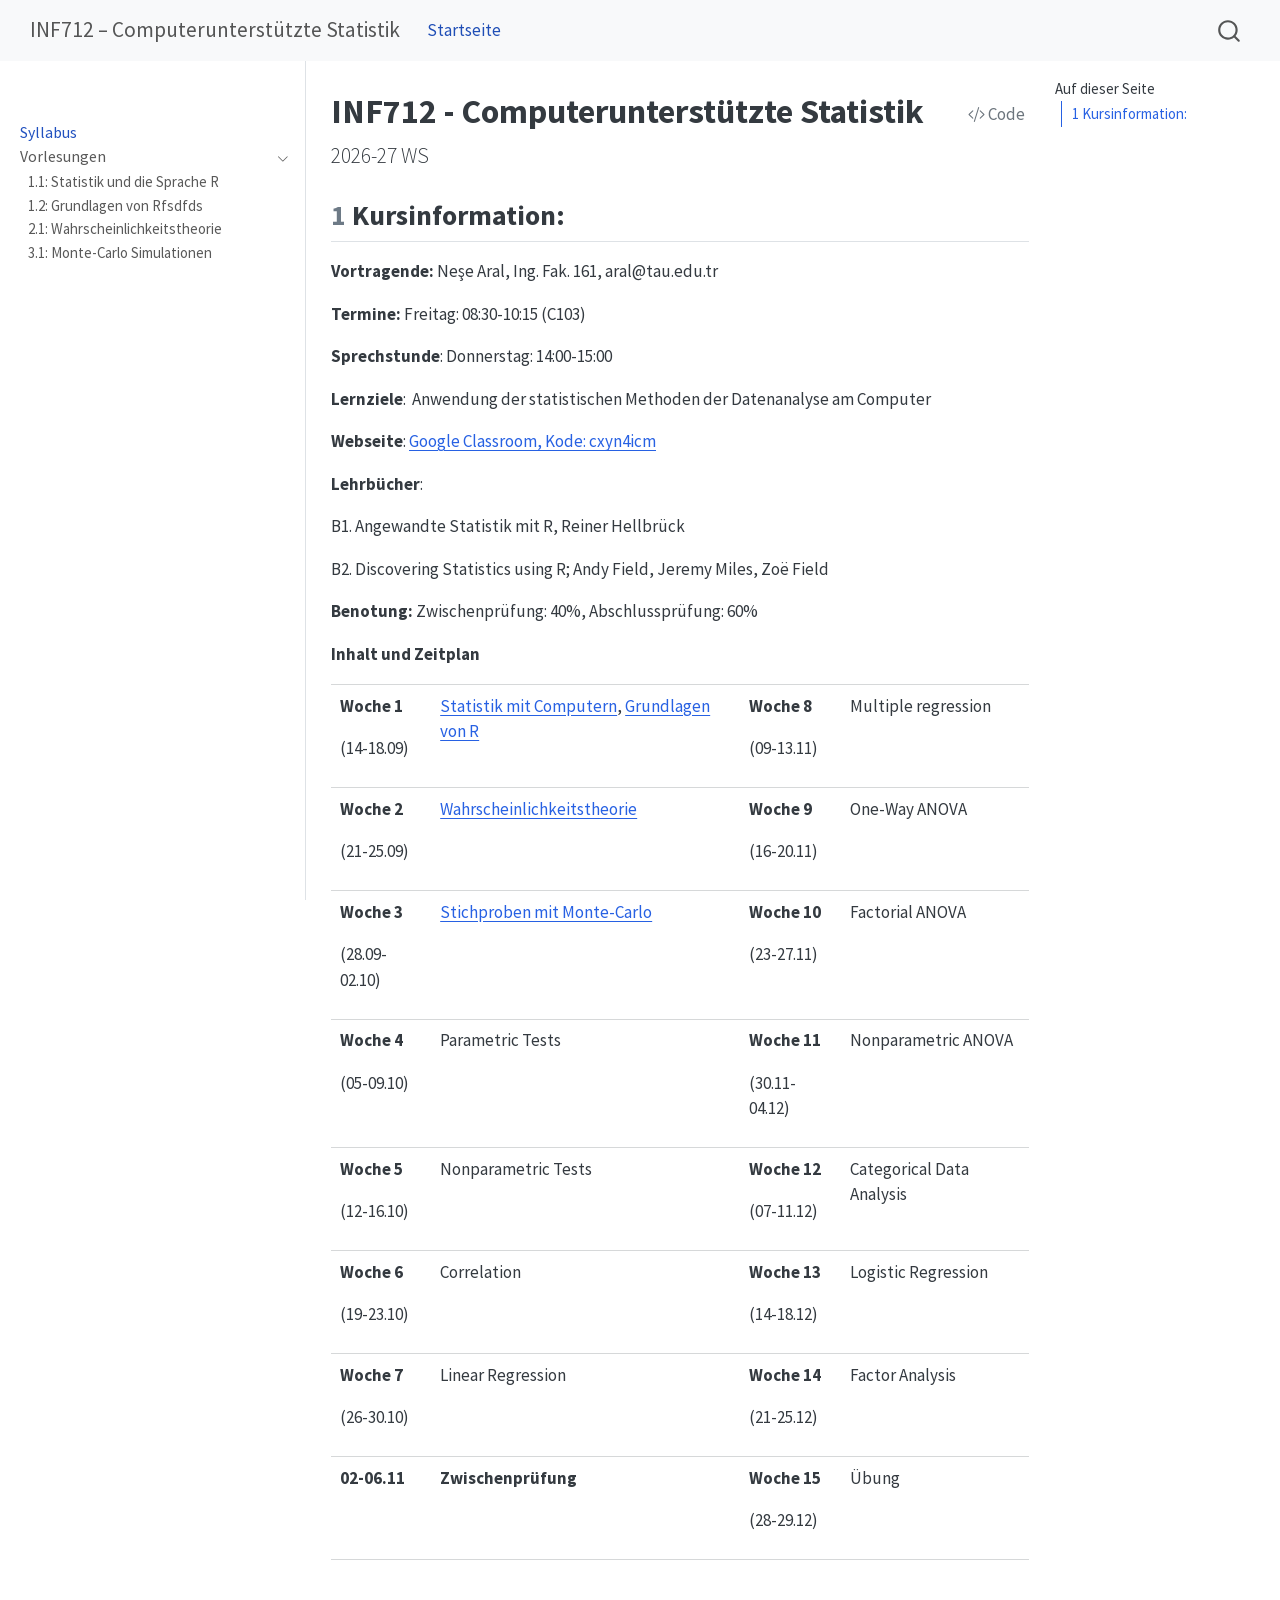
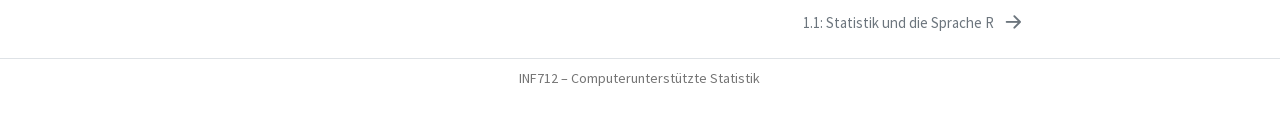
==== commit 8f87a76e: "Add files via upload" ====
--- a/index.html
+++ b/index.html
@@ -4111,13 +4111,19 @@
           <li class="sidebar-item">
   <div class="sidebar-item-container"> 
   <a href="./INF712_VL_01_02_Grundlagen_von_R.html" class="sidebar-item-text sidebar-link">
- <span class="menu-text">1.2: Grundlagen von R</span></a>
+ <span class="menu-text">1.2: Grundlagen von Rfsdfds</span></a>
   </div>
 </li>
           <li class="sidebar-item">
   <div class="sidebar-item-container"> 
   <a href="./INF712_VL_02_01_Wahrscheinlichkeitstheorie.html" class="sidebar-item-text sidebar-link">
  <span class="menu-text">2.1: Wahrscheinlichkeitstheorie</span></a>
+  </div>
+</li>
+          <li class="sidebar-item">
+  <div class="sidebar-item-container"> 
+  <a href="./INF712_VL_03_01_Monte_Carlo_Simulationen.html" class="sidebar-item-text sidebar-link">
+ <span class="menu-text">3.1: Monte-Carlo Simulationen</span></a>
   </div>
 </li>
       </ul>
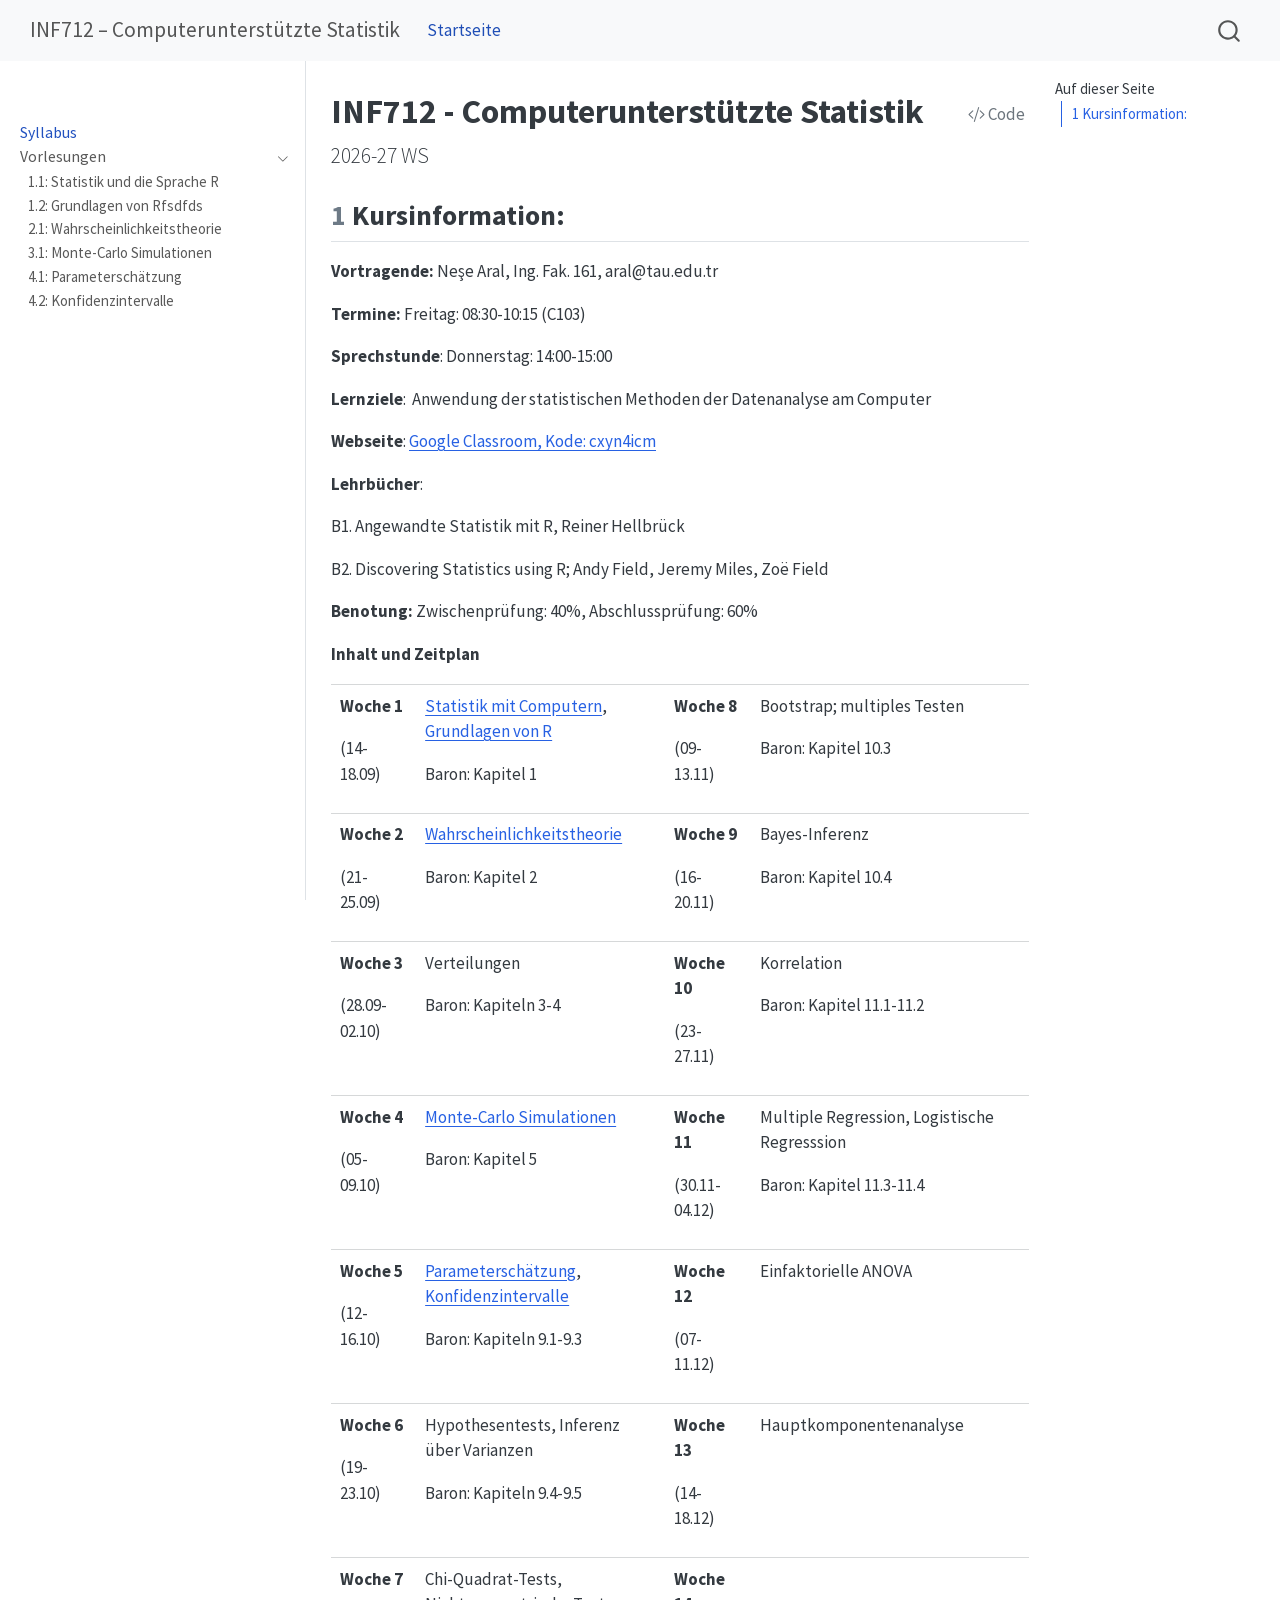
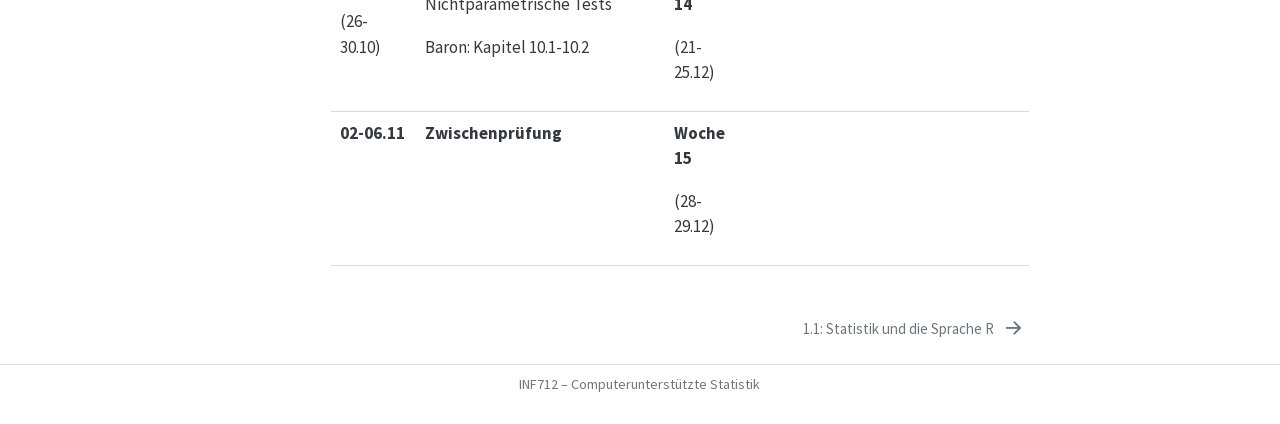
==== commit 8d8a0176: "Add files via upload" ====
--- a/index.html
+++ b/index.html
@@ -4126,6 +4126,18 @@
  <span class="menu-text">3.1: Monte-Carlo Simulationen</span></a>
   </div>
 </li>
+          <li class="sidebar-item">
+  <div class="sidebar-item-container"> 
+  <a href="./INF712_VL_04_01_Parameterschaetzung.html" class="sidebar-item-text sidebar-link">
+ <span class="menu-text">4.1: Parameterschätzung</span></a>
+  </div>
+</li>
+          <li class="sidebar-item">
+  <div class="sidebar-item-container"> 
+  <a href="./INF712_VL_04_02_Konfidenzintervalle.html" class="sidebar-item-text sidebar-link">
+ <span class="menu-text">4.2: Konfidenzintervalle</span></a>
+  </div>
+</li>
       </ul>
   </li>
     </ul>
@@ -4182,65 +4194,76 @@
 <tr class="odd">
 <td><p><strong>Woche 1</strong></p>
 <p>(14-18.09)</p></td>
-<td><a href="INF712_VL_01_01_Die_Programmierungssprache_R.html" target="_blank">Statistik mit Computern</a>, <a href="INF712_VL_01_02_Grundlagen_von_R.html" target="_blank">Grundlagen von R</a></td>
+<td><p><a href="INF712_VL_01_01_Die_Programmierungssprache_R.html" target="_blank">Statistik mit Computern</a>, <a href="INF712_VL_01_02_Grundlagen_von_R.html" target="_blank">Grundlagen von R</a></p>
+<p>Baron: Kapitel 1</p></td>
 <td><p><strong>Woche 8</strong></p>
 <p>(09-13.11)</p></td>
-<td>Multiple regression</td>
+<td><p>Bootstrap; multiples Testen</p>
+<p>Baron: Kapitel 10.3</p></td>
 </tr>
 <tr class="even">
 <td><p><strong>Woche 2</strong></p>
 <p>(21-25.09)</p></td>
-<td><a href="INF712_VL_02_01_Wahrscheinlichkeitstheorie.html" target="_blank">Wahrscheinlichkeitstheorie</a></td>
+<td><p><a href="INF712_VL_02_01_Wahrscheinlichkeitstheorie.html" target="_blank">Wahrscheinlichkeitstheorie</a></p>
+<p>Baron: Kapitel 2</p></td>
 <td><p><strong>Woche 9</strong></p>
 <p>(16-20.11)</p></td>
-<td>One-Way ANOVA</td>
+<td><p>Bayes-Inferenz</p>
+<p>Baron: Kapitel 10.4</p></td>
 </tr>
 <tr class="odd">
 <td><p><strong>Woche 3</strong></p>
 <p>(28.09-02.10)</p></td>
-<td><a href="INF712_VL_03_01_Stichproben_mit_Monte_Carlo.html">Stichproben mit Monte-Carlo</a></td>
+<td><p>Verteilungen</p>
+<p>Baron: Kapiteln 3-4</p></td>
 <td><p><strong>Woche 10</strong></p>
 <p>(23-27.11)</p></td>
-<td>Factorial ANOVA</td>
+<td><p>Korrelation</p>
+<p>Baron: Kapitel 11.1-11.2</p></td>
 </tr>
 <tr class="even">
 <td><p><strong>Woche 4</strong></p>
 <p>(05-09.10)</p></td>
-<td>Parametric Tests</td>
+<td><p><a href="INF712_VL_03_01_Monte_Carlo_Simulationen.html" target="_blank">Monte-Carlo Simulationen</a></p>
+<p>Baron: Kapitel 5</p></td>
 <td><p><strong>Woche 11</strong></p>
 <p>(30.11-04.12)</p></td>
-<td>Nonparametric ANOVA</td>
+<td><p>Multiple Regression, Logistische Regresssion</p>
+<p>Baron: Kapitel 11.3-11.4</p></td>
 </tr>
 <tr class="odd">
 <td><p><strong>Woche 5</strong></p>
 <p>(12-16.10)</p></td>
-<td>Nonparametric Tests</td>
+<td><p><a href="INF712_VL_04_01_Parameterschaetzung.html" target="_blank">Parameterschätzung</a>, <a href="INF712_VL_04_02_Konfidenzintervalle.html" target="_blank">Konfidenzintervalle</a></p>
+<p>Baron: Kapiteln 9.1-9.3</p></td>
 <td><p><strong>Woche 12</strong></p>
 <p>(07-11.12)</p></td>
-<td>Categorical Data Analysis</td>
+<td>Einfaktorielle ANOVA</td>
 </tr>
 <tr class="even">
 <td><p><strong>Woche 6</strong></p>
 <p>(19-23.10)</p></td>
-<td>Correlation</td>
+<td><p>Hypothesentests, Inferenz über Varianzen</p>
+<p>Baron: Kapiteln 9.4-9.5</p></td>
 <td><p><strong>Woche 13</strong></p>
 <p>(14-18.12)</p></td>
-<td>Logistic Regression</td>
+<td>Hauptkomponentenanalyse</td>
 </tr>
 <tr class="odd">
 <td><p><strong>Woche 7</strong></p>
 <p>(26-30.10)</p></td>
-<td>Linear Regression</td>
+<td><p>Chi-Quadrat-Tests, Nichtparametrische Tests</p>
+<p>Baron: Kapitel 10.1-10.2</p></td>
 <td><p><strong>Woche 14</strong></p>
 <p>(21-25.12)</p></td>
-<td>Factor Analysis</td>
+<td></td>
 </tr>
 <tr class="even">
 <td><strong>02-06.11</strong></td>
 <td><strong>Zwischenprüfung</strong></td>
 <td><p><strong>Woche 15</strong></p>
 <p>(28-29.12)</p></td>
-<td>Übung</td>
+<td></td>
 </tr>
 </tbody>
 </table>
@@ -4740,41 +4763,41 @@
 <span id="cb1-27"><a href="#cb1-27" aria-hidden="true" tabindex="-1"></a></span>
 <span id="cb1-28"><a href="#cb1-28" aria-hidden="true" tabindex="-1"></a>**Inhalt und Zeitplan**</span>
 <span id="cb1-29"><a href="#cb1-29" aria-hidden="true" tabindex="-1"></a></span>
-<span id="cb1-30"><a href="#cb1-30" aria-hidden="true" tabindex="-1"></a>[base64]</span>
-<span id="cb1-31"><a href="#cb1-31" aria-hidden="true" tabindex="-1"></a><span class="pp">|</span>               <span class="pp">|</span>                                                                                                                                                                           <span class="pp">|</span>               <span class="pp">|</span>                           <span class="pp">|</span></span>
-<span id="cb1-32"><a href="#cb1-32" aria-hidden="true" tabindex="-1"></a>+=============<span class="al">==+===========================================================================================================================================================================+===============+==</span>=========================+</span>
-<span id="cb1-33"><a href="#cb1-33" aria-hidden="true" tabindex="-1"></a><span class="pp">|</span> **Woche 1**   | [Statistik mit Computern](INF712_VL_01_01_Die_Programmierungssprache_R.html){target=&quot;_blank&quot;}, [Grundlagen von R](INF712_VL_01_02_Grundlagen_von_R.html){target=&quot;_blank&quot;} | **Woche 8**   <span class="pp">|</span> Multiple regression       <span class="pp">|</span></span>
-<span id="cb1-34"><a href="#cb1-34" aria-hidden="true" tabindex="-1"></a><span class="pp">|</span>               <span class="pp">|</span>                                                                                                                                                                           <span class="pp">|</span>               <span class="pp">|</span>                           <span class="pp">|</span></span>
-<span id="cb1-35"><a href="#cb1-35" aria-hidden="true" tabindex="-1"></a><span class="pp">|</span> (14-18.09)    <span class="pp">|</span>                                                                                                                                                                           <span class="pp">|</span> (09-13.11)    <span class="pp">|</span>                           <span class="pp">|</span></span>
-<span id="cb1-36"><a href="#cb1-36" aria-hidden="true" tabindex="-1"></a>[base64]</span>
-<span id="cb1-37"><a href="#cb1-37" aria-hidden="true" tabindex="-1"></a><span class="pp">|</span> **Woche 2**   | [Wahrscheinlichkeitstheorie](INF712_VL_02_01_Wahrscheinlichkeitstheorie.html){target=&quot;_blank&quot;}                                                                            | **Woche 9**   <span class="pp">|</span> One-Way ANOVA             <span class="pp">|</span></span>
-<span id="cb1-38"><a href="#cb1-38" aria-hidden="true" tabindex="-1"></a><span class="pp">|</span>               <span class="pp">|</span>                                                                                                                                                                           <span class="pp">|</span>               <span class="pp">|</span>                           <span class="pp">|</span></span>
-<span id="cb1-39"><a href="#cb1-39" aria-hidden="true" tabindex="-1"></a><span class="pp">|</span> (21-25.09)    <span class="pp">|</span>                                                                                                                                                                           <span class="pp">|</span> (16-20.11)    <span class="pp">|</span>                           <span class="pp">|</span></span>
-<span id="cb1-40"><a href="#cb1-40" aria-hidden="true" tabindex="-1"></a>[base64]</span>
-<span id="cb1-41"><a href="#cb1-41" aria-hidden="true" tabindex="-1"></a><span class="pp">|</span> **Woche 3**   | [Stichproben mit Monte-Carlo](INF712_VL_03_01_Stichproben_mit_Monte_Carlo.html)                                                                                           | **Woche 10**  <span class="pp">|</span> Factorial ANOVA           <span class="pp">|</span></span>
-<span id="cb1-42"><a href="#cb1-42" aria-hidden="true" tabindex="-1"></a><span class="pp">|</span>               <span class="pp">|</span>                                                                                                                                                                           <span class="pp">|</span>               <span class="pp">|</span>                           <span class="pp">|</span></span>
-<span id="cb1-43"><a href="#cb1-43" aria-hidden="true" tabindex="-1"></a><span class="pp">|</span> (28.09-02.10) <span class="pp">|</span>                                                                                                                                                                           <span class="pp">|</span> (23-27.11)    <span class="pp">|</span>                           <span class="pp">|</span></span>
-<span id="cb1-44"><a href="#cb1-44" aria-hidden="true" tabindex="-1"></a>[base64]</span>
-<span id="cb1-45"><a href="#cb1-45" aria-hidden="true" tabindex="-1"></a><span class="pp">|</span> **Woche 4**   | Parametric Tests                                                                                                                                                          | **Woche 11**  <span class="pp">|</span> Nonparametric ANOVA       <span class="pp">|</span></span>
-<span id="cb1-46"><a href="#cb1-46" aria-hidden="true" tabindex="-1"></a><span class="pp">|</span>               <span class="pp">|</span>                                                                                                                                                                           <span class="pp">|</span>               <span class="pp">|</span>                           <span class="pp">|</span></span>
-<span id="cb1-47"><a href="#cb1-47" aria-hidden="true" tabindex="-1"></a><span class="pp">|</span> (05-09.10)    <span class="pp">|</span>                                                                                                                                                                           <span class="pp">|</span> (30.11-04.12) <span class="pp">|</span>                           <span class="pp">|</span></span>
-<span id="cb1-48"><a href="#cb1-48" aria-hidden="true" tabindex="-1"></a>[base64]</span>
-<span id="cb1-49"><a href="#cb1-49" aria-hidden="true" tabindex="-1"></a><span class="pp">|</span> **Woche 5**   | Nonparametric Tests                                                                                                                                                       | **Woche 12**  <span class="pp">|</span> Categorical Data Analysis <span class="pp">|</span></span>
-<span id="cb1-50"><a href="#cb1-50" aria-hidden="true" tabindex="-1"></a><span class="pp">|</span>               <span class="pp">|</span>                                                                                                                                                                           <span class="pp">|</span>               <span class="pp">|</span>                           <span class="pp">|</span></span>
-<span id="cb1-51"><a href="#cb1-51" aria-hidden="true" tabindex="-1"></a><span class="pp">|</span> (12-16.10)    <span class="pp">|</span>                                                                                                                                                                           <span class="pp">|</span> (07-11.12)    <span class="pp">|</span>                           <span class="pp">|</span></span>
-<span id="cb1-52"><a href="#cb1-52" aria-hidden="true" tabindex="-1"></a>[base64]</span>
-<span id="cb1-53"><a href="#cb1-53" aria-hidden="true" tabindex="-1"></a><span class="pp">|</span> **Woche 6**   | Correlation                                                                                                                                                               | **Woche 13**  <span class="pp">|</span> Logistic Regression       <span class="pp">|</span></span>
-<span id="cb1-54"><a href="#cb1-54" aria-hidden="true" tabindex="-1"></a><span class="pp">|</span>               <span class="pp">|</span>                                                                                                                                                                           <span class="pp">|</span>               <span class="pp">|</span>                           <span class="pp">|</span></span>
-<span id="cb1-55"><a href="#cb1-55" aria-hidden="true" tabindex="-1"></a><span class="pp">|</span> (19-23.10)    <span class="pp">|</span>                                                                                                                                                                           <span class="pp">|</span> (14-18.12)    <span class="pp">|</span>                           <span class="pp">|</span></span>
-<span id="cb1-56"><a href="#cb1-56" aria-hidden="true" tabindex="-1"></a>[base64]</span>
-<span id="cb1-57"><a href="#cb1-57" aria-hidden="true" tabindex="-1"></a><span class="pp">|</span> **Woche 7**   | Linear Regression                                                                                                                                                         | **Woche 14**  <span class="pp">|</span> Factor Analysis           <span class="pp">|</span></span>
-<span id="cb1-58"><a href="#cb1-58" aria-hidden="true" tabindex="-1"></a><span class="pp">|</span>               <span class="pp">|</span>                                                                                                                                                                           <span class="pp">|</span>               <span class="pp">|</span>                           <span class="pp">|</span></span>
-<span id="cb1-59"><a href="#cb1-59" aria-hidden="true" tabindex="-1"></a><span class="pp">|</span> (26-30.10)    <span class="pp">|</span>                                                                                                                                                                           <span class="pp">|</span> (21-25.12)    <span class="pp">|</span>                           <span class="pp">|</span></span>
-<span id="cb1-60"><a href="#cb1-60" aria-hidden="true" tabindex="-1"></a>[base64]</span>
-<span id="cb1-61"><a href="#cb1-61" aria-hidden="true" tabindex="-1"></a><span class="pp">|</span> **02-06.11**  | **Zwischenprüfung**                                                                                                                                                       | **Woche 15**  <span class="pp">|</span> Übung                     <span class="pp">|</span></span>
-<span id="cb1-62"><a href="#cb1-62" aria-hidden="true" tabindex="-1"></a><span class="pp">|</span>               <span class="pp">|</span>                                                                                                                                                                           <span class="pp">|</span>               <span class="pp">|</span>                           <span class="pp">|</span></span>
-<span id="cb1-63"><a href="#cb1-63" aria-hidden="true" tabindex="-1"></a><span class="pp">|</span>               <span class="pp">|</span>                                                                                                                                                                           <span class="pp">|</span> (28-29.12)    <span class="pp">|</span>                           <span class="pp">|</span></span>
-<span id="cb1-64"><a href="#cb1-64" aria-hidden="true" tabindex="-1"></a>[base64]</span></code></pre></div><button title="In die Zwischenablage kopieren" class="code-copy-button" data-in-quarto-modal><i class="bi"></i></button></div>
+<span id="cb1-30"><a href="#cb1-30" aria-hidden="true" tabindex="-1"></a>[base64]</span>
+<span id="cb1-31"><a href="#cb1-31" aria-hidden="true" tabindex="-1"></a><span class="pp">|</span>               <span class="pp">|</span>                                                                                                                                                                           <span class="pp">|</span>               <span class="pp">|</span>                                              <span class="pp">|</span></span>
+<span id="cb1-32"><a href="#cb1-32" aria-hidden="true" tabindex="-1"></a>+=============<span class="al">==+===========================================================================================================================================================================+===============+==</span>============================================+</span>
+<span id="cb1-33"><a href="#cb1-33" aria-hidden="true" tabindex="-1"></a><span class="pp">|</span> **Woche 1**   | [Statistik mit Computern](INF712_VL_01_01_Die_Programmierungssprache_R.html){target=&quot;_blank&quot;}, [Grundlagen von R](INF712_VL_01_02_Grundlagen_von_R.html){target=&quot;_blank&quot;} | **Woche 8**   <span class="pp">|</span> Bootstrap; multiples Testen                  <span class="pp">|</span></span>
+<span id="cb1-34"><a href="#cb1-34" aria-hidden="true" tabindex="-1"></a><span class="pp">|</span>               <span class="pp">|</span>                                                                                                                                                                           <span class="pp">|</span>               <span class="pp">|</span>                                              <span class="pp">|</span></span>
+<span id="cb1-35"><a href="#cb1-35" aria-hidden="true" tabindex="-1"></a><span class="pp">|</span> (14-18.09)    <span class="pp">|</span> Baron: Kapitel 1                                                                                                                                                          <span class="pp">|</span> (09-13.11)    <span class="pp">|</span> Baron: Kapitel 10.3                          <span class="pp">|</span></span>
+<span id="cb1-36"><a href="#cb1-36" aria-hidden="true" tabindex="-1"></a>[base64]</span>
+<span id="cb1-37"><a href="#cb1-37" aria-hidden="true" tabindex="-1"></a><span class="pp">|</span> **Woche 2**   | [Wahrscheinlichkeitstheorie](INF712_VL_02_01_Wahrscheinlichkeitstheorie.html){target=&quot;_blank&quot;}                                                                            | **Woche 9**   <span class="pp">|</span> Bayes-Inferenz                               <span class="pp">|</span></span>
+<span id="cb1-38"><a href="#cb1-38" aria-hidden="true" tabindex="-1"></a><span class="pp">|</span>               <span class="pp">|</span>                                                                                                                                                                           <span class="pp">|</span>               <span class="pp">|</span>                                              <span class="pp">|</span></span>
+<span id="cb1-39"><a href="#cb1-39" aria-hidden="true" tabindex="-1"></a><span class="pp">|</span> (21-25.09)    <span class="pp">|</span> Baron: Kapitel 2                                                                                                                                                          <span class="pp">|</span> (16-20.11)    <span class="pp">|</span> Baron: Kapitel 10.4                          <span class="pp">|</span></span>
+<span id="cb1-40"><a href="#cb1-40" aria-hidden="true" tabindex="-1"></a>[base64]</span>
+<span id="cb1-41"><a href="#cb1-41" aria-hidden="true" tabindex="-1"></a><span class="pp">|</span> **Woche 3**   | Verteilungen                                                                                                                                                              | **Woche 10**  <span class="pp">|</span> Korrelation                                  <span class="pp">|</span></span>
+<span id="cb1-42"><a href="#cb1-42" aria-hidden="true" tabindex="-1"></a><span class="pp">|</span>               <span class="pp">|</span>                                                                                                                                                                           <span class="pp">|</span>               <span class="pp">|</span>                                              <span class="pp">|</span></span>
+<span id="cb1-43"><a href="#cb1-43" aria-hidden="true" tabindex="-1"></a><span class="pp">|</span> (28.09-02.10) <span class="pp">|</span> Baron: Kapiteln 3-4                                                                                                                                                       <span class="pp">|</span> (23-27.11)    <span class="pp">|</span> Baron: Kapitel 11.1-11.2                     <span class="pp">|</span></span>
+<span id="cb1-44"><a href="#cb1-44" aria-hidden="true" tabindex="-1"></a>[base64]</span>
+<span id="cb1-45"><a href="#cb1-45" aria-hidden="true" tabindex="-1"></a><span class="pp">|</span> **Woche 4**   | [Monte-Carlo Simulationen](INF712_VL_03_01_Monte_Carlo_Simulationen.html){target=&quot;_blank&quot;}                                                                                | **Woche 11**  <span class="pp">|</span> Multiple Regression, Logistische Regresssion <span class="pp">|</span></span>
+<span id="cb1-46"><a href="#cb1-46" aria-hidden="true" tabindex="-1"></a><span class="pp">|</span>               <span class="pp">|</span>                                                                                                                                                                           <span class="pp">|</span>               <span class="pp">|</span>                                              <span class="pp">|</span></span>
+<span id="cb1-47"><a href="#cb1-47" aria-hidden="true" tabindex="-1"></a><span class="pp">|</span> (05-09.10)    <span class="pp">|</span> Baron: Kapitel 5                                                                                                                                                          <span class="pp">|</span> (30.11-04.12) <span class="pp">|</span> Baron: Kapitel 11.3-11.4                     <span class="pp">|</span></span>
+<span id="cb1-48"><a href="#cb1-48" aria-hidden="true" tabindex="-1"></a>[base64]</span>
+<span id="cb1-49"><a href="#cb1-49" aria-hidden="true" tabindex="-1"></a><span class="pp">|</span> **Woche 5**   | [Parameterschätzung](INF712_VL_04_01_Parameterschaetzung.html){target=&quot;_blank&quot;}, [Konfidenzintervalle](INF712_VL_04_02_Konfidenzintervalle.html){target=&quot;_blank&quot;}         | **Woche 12**  <span class="pp">|</span> Einfaktorielle ANOVA                         <span class="pp">|</span></span>
+<span id="cb1-50"><a href="#cb1-50" aria-hidden="true" tabindex="-1"></a><span class="pp">|</span>               <span class="pp">|</span>                                                                                                                                                                           <span class="pp">|</span>               <span class="pp">|</span>                                              <span class="pp">|</span></span>
+<span id="cb1-51"><a href="#cb1-51" aria-hidden="true" tabindex="-1"></a><span class="pp">|</span> (12-16.10)    <span class="pp">|</span> Baron: Kapiteln 9.1-9.3                                                                                                                                                   <span class="pp">|</span> (07-11.12)    <span class="pp">|</span>                                              <span class="pp">|</span></span>
+<span id="cb1-52"><a href="#cb1-52" aria-hidden="true" tabindex="-1"></a>[base64]</span>
+<span id="cb1-53"><a href="#cb1-53" aria-hidden="true" tabindex="-1"></a><span class="pp">|</span> **Woche 6**   | Hypothesentests, Inferenz über Varianzen                                                                                                                                  | **Woche 13**  <span class="pp">|</span> Hauptkomponentenanalyse                      <span class="pp">|</span></span>
+<span id="cb1-54"><a href="#cb1-54" aria-hidden="true" tabindex="-1"></a><span class="pp">|</span>               <span class="pp">|</span>                                                                                                                                                                           <span class="pp">|</span>               <span class="pp">|</span>                                              <span class="pp">|</span></span>
+<span id="cb1-55"><a href="#cb1-55" aria-hidden="true" tabindex="-1"></a><span class="pp">|</span> (19-23.10)    <span class="pp">|</span> Baron: Kapiteln 9.4-9.5                                                                                                                                                   <span class="pp">|</span> (14-18.12)    <span class="pp">|</span>                                              <span class="pp">|</span></span>
+<span id="cb1-56"><a href="#cb1-56" aria-hidden="true" tabindex="-1"></a>[base64]</span>
+<span id="cb1-57"><a href="#cb1-57" aria-hidden="true" tabindex="-1"></a><span class="pp">|</span> **Woche 7**   | Chi-Quadrat-Tests, Nichtparametrische Tests                                                                                                                               | **Woche 14**  <span class="pp">|</span>                                              <span class="pp">|</span></span>
+<span id="cb1-58"><a href="#cb1-58" aria-hidden="true" tabindex="-1"></a><span class="pp">|</span>               <span class="pp">|</span>                                                                                                                                                                           <span class="pp">|</span>               <span class="pp">|</span>                                              <span class="pp">|</span></span>
+<span id="cb1-59"><a href="#cb1-59" aria-hidden="true" tabindex="-1"></a><span class="pp">|</span> (26-30.10)    <span class="pp">|</span> Baron: Kapitel 10.1-10.2                                                                                                                                                  <span class="pp">|</span> (21-25.12)    <span class="pp">|</span>                                              <span class="pp">|</span></span>
+<span id="cb1-60"><a href="#cb1-60" aria-hidden="true" tabindex="-1"></a>[base64]</span>
+<span id="cb1-61"><a href="#cb1-61" aria-hidden="true" tabindex="-1"></a><span class="pp">|</span> **02-06.11**  | **Zwischenprüfung**                                                                                                                                                       | **Woche 15**  <span class="pp">|</span>                                              <span class="pp">|</span></span>
+<span id="cb1-62"><a href="#cb1-62" aria-hidden="true" tabindex="-1"></a><span class="pp">|</span>               <span class="pp">|</span>                                                                                                                                                                           <span class="pp">|</span>               <span class="pp">|</span>                                              <span class="pp">|</span></span>
+<span id="cb1-63"><a href="#cb1-63" aria-hidden="true" tabindex="-1"></a><span class="pp">|</span>               <span class="pp">|</span>                                                                                                                                                                           <span class="pp">|</span> (28-29.12)    <span class="pp">|</span>                                              <span class="pp">|</span></span>
+<span id="cb1-64"><a href="#cb1-64" aria-hidden="true" tabindex="-1"></a>[base64]</span></code></pre></div><button title="In die Zwischenablage kopieren" class="code-copy-button" data-in-quarto-modal><i class="bi"></i></button></div>
 </div></div></div></div></div>
 </div> <!-- /content -->
 <footer class="footer">
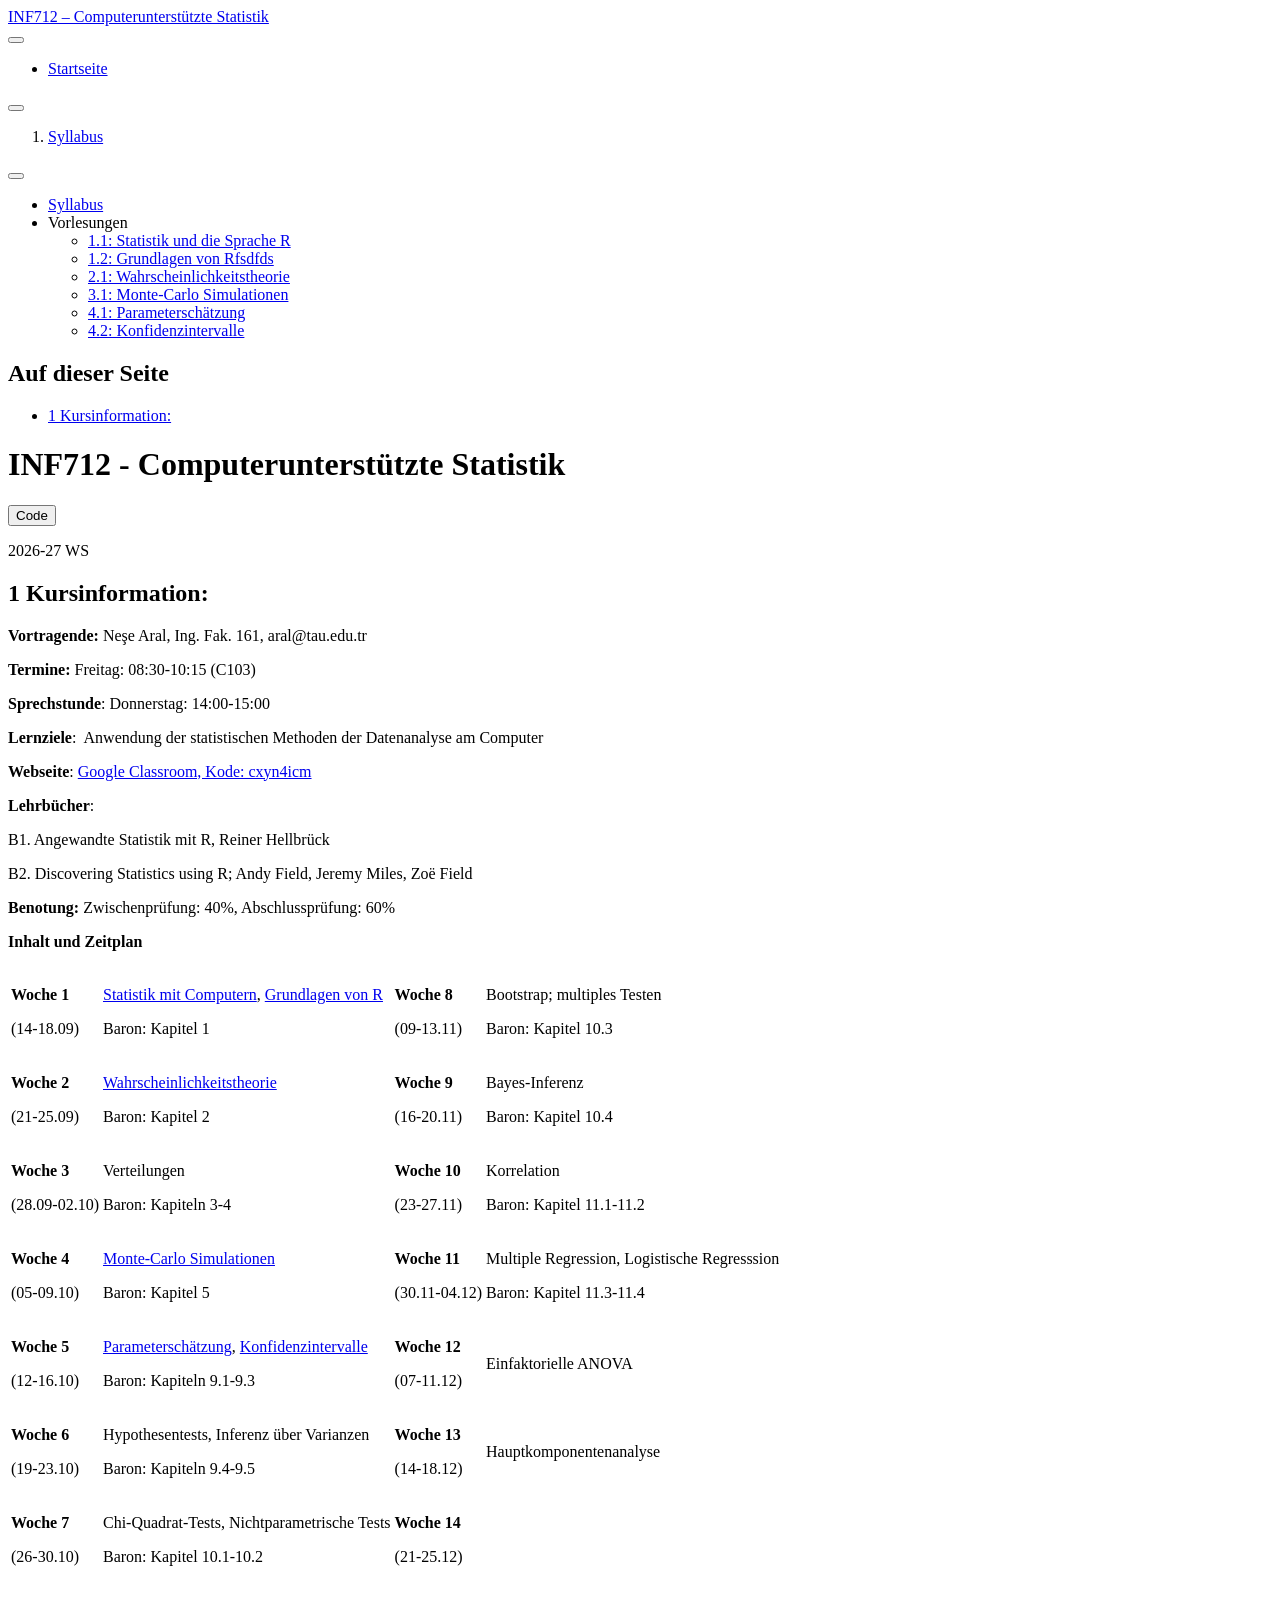
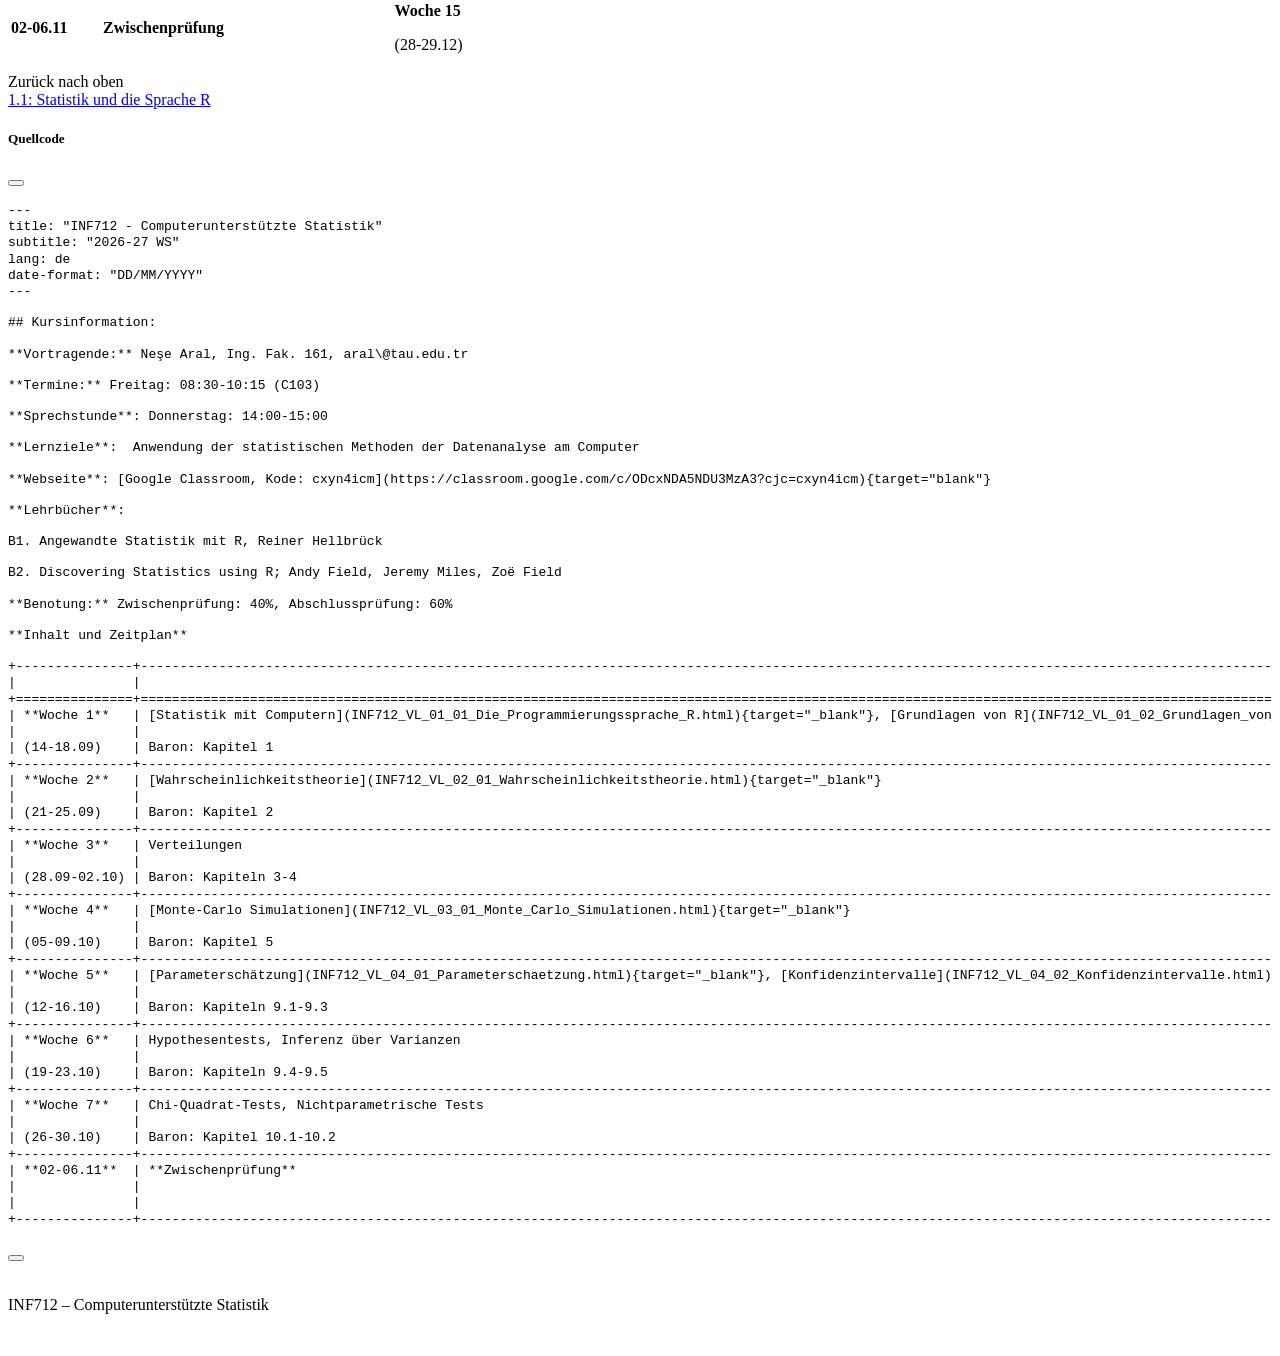
==== commit e1ade090: "Add files via upload" ====
--- a/index.html
+++ b/index.html
@@ -1,4820 +1,896 @@
-<!DOCTYPE html>
-<html xmlns="http://www.w3.org/1999/xhtml" lang="de" xml:lang="de"><head>
-
-<meta charset="utf-8">
-<meta name="generator" content="quarto-1.9.38">
-
-<meta name="viewport" content="width=device-width, initial-scale=1.0, user-scalable=yes">
-
-
-<title>INF712 - Computerunterstützte Statistik – INF712 – Computerunterstützte Statistik</title>
-<style>
-
-code{white-space: pre-wrap;}
-span.smallcaps{font-variant: small-caps;}
-div.columns{display: flex; gap: min(4vw, 1.5em);}
-div.column{flex: auto; overflow-x: auto;}
-div.hanging-indent{margin-left: 1.5em; text-indent: -1.5em;}
-ul.task-list{list-style: none;}
-ul.task-list li input[type="checkbox"] {
-width: 0.8em;
-margin: 0 0.8em 0.2em -1em;  vertical-align: middle;
-}
-
-html { -webkit-text-size-adjust: 100%; }
-pre > code.sourceCode { white-space: pre; position: relative; }
-pre > code.sourceCode > span { display: inline-block; line-height: 1.25; }
-pre > code.sourceCode > span:empty { height: 1.2em; }
-.sourceCode { overflow: visible; }
-code.sourceCode > span { color: inherit; text-decoration: inherit; }
-div.sourceCode { margin: 1em 0; }
-pre.sourceCode { margin: 0; }
-@media screen {
-div.sourceCode { overflow: auto; }
-}
-@media print {
-pre > code.sourceCode { white-space: pre-wrap; }
-pre > code.sourceCode > span { text-indent: -5em; padding-left: 5em; }
-}
-pre.numberSource code
-{ counter-reset: source-line 0; }
-pre.numberSource code > span
-{ position: relative; left: -4em; counter-increment: source-line; }
-pre.numberSource code > span > a:first-child::before
-{ content: counter(source-line);
-position: relative; left: -1em; text-align: right; vertical-align: baseline;
-border: none; display: inline-block;
--webkit-touch-callout: none; -webkit-user-select: none;
--khtml-user-select: none; -moz-user-select: none;
--ms-user-select: none; user-select: none;
-padding: 0 4px; width: 4em;
-}
-pre.numberSource { margin-left: 3em; padding-left: 4px; }
-div.sourceCode
-{ }
-@media screen {
-pre > code.sourceCode > span > a:first-child::before { text-decoration: underline; }
-}
-</style>
-
-
-<script>const headroomChanged = new CustomEvent("quarto-hrChanged", {
-  detail: {},
-  bubbles: true,
-  cancelable: false,
-  composed: false,
-});
-
-const announceDismiss = () => {
-  const annEl = window.document.getElementById("quarto-announcement");
-  if (annEl) {
-    annEl.remove();
-
-    const annId = annEl.getAttribute("data-announcement-id");
-    window.localStorage.setItem(`quarto-announce-${annId}`, "true");
-  }
-};
-
-const announceRegister = () => {
-  const annEl = window.document.getElementById("quarto-announcement");
-  if (annEl) {
-    const annId = annEl.getAttribute("data-announcement-id");
-    const isDismissed =
-      window.localStorage.getItem(`quarto-announce-${annId}`) || false;
-    if (isDismissed) {
-      announceDismiss();
-      return;
-    } else {
-      annEl.classList.remove("hidden");
-    }
-
-    const actionEl = annEl.querySelector(".quarto-announcement-action");
-    if (actionEl) {
-      actionEl.addEventListener("click", function (e) {
-        e.preventDefault();
-        // Hide the bar immediately
-        announceDismiss();
-      });
-    }
-  }
-};
-
-window.document.addEventListener("DOMContentLoaded", function () {
-  let init = false;
-
-  announceRegister();
-
-  // Manage the back to top button, if one is present.
-  let lastScrollTop = window.pageYOffset || document.documentElement.scrollTop;
-  const scrollDownBuffer = 5;
-  const scrollUpBuffer = 35;
-  const btn = document.getElementById("quarto-back-to-top");
-  const hideBackToTop = () => {
-    btn.style.display = "none";
-  };
-  const showBackToTop = () => {
-    btn.style.display = "inline-block";
-  };
-  if (btn) {
-    window.document.addEventListener(
-      "scroll",
-      function () {
-        const currentScrollTop =
-          window.pageYOffset || document.documentElement.scrollTop;
-
-        // Shows and hides the button 'intelligently' as the user scrolls
-        if (currentScrollTop - scrollDownBuffer > lastScrollTop) {
-          hideBackToTop();
-          lastScrollTop = currentScrollTop <= 0 ? 0 : currentScrollTop;
-        } else if (currentScrollTop < lastScrollTop - scrollUpBuffer) {
-          showBackToTop();
-          lastScrollTop = currentScrollTop <= 0 ? 0 : currentScrollTop;
-        }
-
-        // Show the button at the bottom, hides it at the top
-        if (currentScrollTop <= 0) {
-          hideBackToTop();
-        } else if (
-          window.innerHeight + currentScrollTop >=
-          document.body.offsetHeight
-        ) {
-          showBackToTop();
-        }
-      },
-      false
-    );
-  }
-
-  function throttle(func, wait) {
-    var timeout;
-    return function () {
-      const context = this;
-      const args = arguments;
-      const later = function () {
-        clearTimeout(timeout);
-        timeout = null;
-        func.apply(context, args);
-      };
-
-      if (!timeout) {
-        timeout = setTimeout(later, wait);
-      }
-    };
-  }
-
-  function headerOffset() {
-    // Set an offset if there is are fixed top navbar
-    const headerEl = window.document.querySelector("header.fixed-top");
-    if (headerEl) {
-      return headerEl.clientHeight;
-    } else {
-      return 0;
-    }
-  }
-
-  function footerOffset() {
-    const footerEl = window.document.querySelector("footer.footer");
-    if (footerEl) {
-      return footerEl.clientHeight;
-    } else {
-      return 0;
-    }
-  }
-
-  function dashboardOffset() {
-    const dashboardNavEl = window.document.getElementById(
-      "quarto-dashboard-header"
-    );
-    if (dashboardNavEl !== null) {
-      return dashboardNavEl.clientHeight;
-    } else {
-      return 0;
-    }
-  }
-
-  function updateDocumentOffsetWithoutAnimation() {
-    updateDocumentOffset(false);
-  }
-
-  function updateDocumentOffset(animated) {
-    // set body offset
-    const topOffset = headerOffset();
-    const bodyOffset = topOffset + footerOffset() + dashboardOffset();
-    const bodyEl = window.document.body;
-    bodyEl.setAttribute("data-bs-offset", topOffset);
-    bodyEl.style.paddingTop = topOffset + "px";
-
-    // deal with sidebar offsets
-    const sidebars = window.document.querySelectorAll(
-      ".sidebar, .headroom-target"
-    );
-    sidebars.forEach((sidebar) => {
-      if (!animated) {
-        sidebar.classList.add("notransition");
-        // Remove the no transition class after the animation has time to complete
-        setTimeout(function () {
-          sidebar.classList.remove("notransition");
-        }, 201);
-      }
-
-      if (window.Headroom && sidebar.classList.contains("sidebar-unpinned")) {
-        sidebar.style.top = "0";
-        sidebar.style.maxHeight = "100vh";
-      } else {
-        sidebar.style.top = topOffset + "px";
-        sidebar.style.maxHeight = "calc(100vh - " + topOffset + "px)";
-      }
-    });
-
-    // allow space for footer
-    const mainContainer = window.document.querySelector(".quarto-container");
-    if (mainContainer) {
-      mainContainer.style.minHeight = "calc(100vh - " + bodyOffset + "px)";
-    }
-
-    // link offset
-    let linkStyle = window.document.querySelector("#quarto-target-style");
-    if (!linkStyle) {
-      linkStyle = window.document.createElement("style");
-      linkStyle.setAttribute("id", "quarto-target-style");
-      window.document.head.appendChild(linkStyle);
-    }
-    while (linkStyle.firstChild) {
-      linkStyle.removeChild(linkStyle.firstChild);
-    }
-    if (topOffset > 0) {
-      linkStyle.appendChild(
-        window.document.createTextNode(`
-      section:target::before {
-        content: "";
-        display: block;
-        height: ${topOffset}px;
-        margin: -${topOffset}px 0 0;
-      }`)
-      );
-    }
-    if (init) {
-      window.dispatchEvent(headroomChanged);
-    }
-    init = true;
-  }
-
-  // initialize headroom
-  var header = window.document.querySelector("#quarto-header");
-  if (header && window.Headroom) {
-    const headroom = new window.Headroom(header, {
-      tolerance: 5,
-      onPin: function () {
-        const sidebars = window.document.querySelectorAll(
-          ".sidebar, .headroom-target"
-        );
-        sidebars.forEach((sidebar) => {
-          sidebar.classList.remove("sidebar-unpinned");
-        });
-        updateDocumentOffset();
-      },
-      onUnpin: function () {
-        const sidebars = window.document.querySelectorAll(
-          ".sidebar, .headroom-target"
-        );
-        sidebars.forEach((sidebar) => {
-          sidebar.classList.add("sidebar-unpinned");
-        });
-        updateDocumentOffset();
-      },
-    });
-    headroom.init();
-
-    let frozen = false;
-    window.quartoToggleHeadroom = function () {
-      if (frozen) {
-        headroom.unfreeze();
-        frozen = false;
-      } else {
-        headroom.freeze();
-        frozen = true;
-      }
-    };
-  }
-
-  window.addEventListener(
-    "hashchange",
-    function (e) {
-      if (
-        getComputedStyle(document.documentElement).scrollBehavior !== "smooth"
-      ) {
-        window.scrollTo(0, window.pageYOffset - headerOffset());
-      }
-    },
-    false
-  );
-
-  // Observe size changed for the header
-  const headerEl = window.document.querySelector("header.fixed-top");
-  if (headerEl && window.ResizeObserver) {
-    const observer = new window.ResizeObserver(() => {
-      setTimeout(updateDocumentOffsetWithoutAnimation, 0);
-    });
-    observer.observe(headerEl, {
-      attributes: true,
-      childList: true,
-      characterData: true,
-    });
-  } else {
-    window.addEventListener(
-      "resize",
-      throttle(updateDocumentOffsetWithoutAnimation, 50)
-    );
-  }
-  setTimeout(updateDocumentOffsetWithoutAnimation, 250);
-
-  // fixup index.html links if we aren't on the filesystem
-  if (window.location.protocol !== "file:") {
-    const links = window.document.querySelectorAll("a");
-    for (let i = 0; i < links.length; i++) {
-      if (links[i].href) {
-        links[i].dataset.originalHref = links[i].href;
-        links[i].href = links[i].href.replace(/\/index\.html/, "/");
-      }
-    }
-
-    // Fixup any sharing links that require urls
-    // Append url to any sharing urls
-    const sharingLinks = window.document.querySelectorAll(
-      "a.sidebar-tools-main-item, a.quarto-navigation-tool, a.quarto-navbar-tools, a.quarto-navbar-tools-item"
-    );
-    for (let i = 0; i < sharingLinks.length; i++) {
-      const sharingLink = sharingLinks[i];
-      const href = sharingLink.getAttribute("href");
-      if (href) {
-        sharingLink.setAttribute(
-          "href",
-          href.replace("|url|", window.location.href)
-        );
-      }
-    }
-
-    // Scroll the active navigation item into view, if necessary
-    const navSidebar = window.document.querySelector("nav#quarto-sidebar");
-    if (navSidebar) {
-      // Find the active item
-      const activeItem = navSidebar.querySelector("li.sidebar-item a.active");
-      if (activeItem) {
-        // Wait for the scroll height and height to resolve by observing size changes on the
-        // nav element that is scrollable
-        const resizeObserver = new ResizeObserver((_entries) => {
-          // The bottom of the element
-          const elBottom = activeItem.offsetTop;
-          const viewBottom = navSidebar.scrollTop + navSidebar.clientHeight;
-
-          // The element height and scroll height are the same, then we are still loading
-          if (viewBottom !== navSidebar.scrollHeight) {
-            // Determine if the item isn't visible and scroll to it
-            if (elBottom >= viewBottom) {
-              navSidebar.scrollTop = elBottom;
-            }
-
-            // stop observing now since we've completed the scroll
-            resizeObserver.unobserve(navSidebar);
-          }
-        });
-        resizeObserver.observe(navSidebar);
-      }
-    }
-  }
-});
-</script>
-<script>/*!
- * headroom.js v0.12.0 - Give your page some headroom. Hide your header until you need it
- * Copyright (c) 2020 Nick Williams - http://wicky.nillia.ms/headroom.js
- * License: MIT
- */
-
-!function(t,n){"object"==typeof exports&&"undefined"!=typeof module?module.exports=n():"function"==typeof define&&define.amd?define(n):(t=t||self).Headroom=n()}(this,function(){"use strict";function t(){return"undefined"!=typeof window}function d(t){return function(t){return t&&t.document&&function(t){return 9===t.nodeType}(t.document)}(t)?function(t){var n=t.document,o=n.body,s=n.documentElement;return{scrollHeight:function(){return Math.max(o.scrollHeight,s.scrollHeight,o.offsetHeight,s.offsetHeight,o.clientHeight,s.clientHeight)},height:function(){return t.innerHeight||s.clientHeight||o.clientHeight},scrollY:function(){return void 0!==t.pageYOffset?t.pageYOffset:(s||o.parentNode||o).scrollTop}}}(t):function(t){return{scrollHeight:function(){return Math.max(t.scrollHeight,t.offsetHeight,t.clientHeight)},height:function(){return Math.max(t.offsetHeight,t.clientHeight)},scrollY:function(){return t.scrollTop}}}(t)}function n(t,s,e){var n,o=function(){var n=!1;try{var t={get passive(){n=!0}};window.addEventListener("test",t,t),window.removeEventListener("test",t,t)}catch(t){n=!1}return n}(),i=!1,r=d(t),l=r.scrollY(),a={};function c(){var t=Math.round(r.scrollY()),n=r.height(),o=r.scrollHeight();a.scrollY=t,a.lastScrollY=l,a.direction=l<t?"down":"up",a.distance=Math.abs(t-l),a.isOutOfBounds=t<0||o<t+n,a.top=t<=s.offset[a.direction],a.bottom=o<=t+n,a.toleranceExceeded=a.distance>s.tolerance[a.direction],e(a),l=t,i=!1}function h(){i||(i=!0,n=requestAnimationFrame(c))}var u=!!o&&{passive:!0,capture:!1};return t.addEventListener("scroll",h,u),c(),{destroy:function(){cancelAnimationFrame(n),t.removeEventListener("scroll",h,u)}}}function o(t){return t===Object(t)?t:{down:t,up:t}}function s(t,n){n=n||{},Object.assign(this,s.options,n),this.classes=Object.assign({},s.options.classes,n.classes),this.elem=t,this.tolerance=o(this.tolerance),this.offset=o(this.offset),this.initialised=!1,this.frozen=!1}return s.prototype={constructor:s,init:function(){return s.cutsTheMustard&&!this.initialised&&(this.addClass("initial"),this.initialised=!0,setTimeout(function(t){t.scrollTracker=n(t.scroller,{offset:t.offset,tolerance:t.tolerance},t.update.bind(t))},100,this)),this},destroy:function(){this.initialised=!1,Object.keys(this.classes).forEach(this.removeClass,this),this.scrollTracker.destroy()},unpin:function(){!this.hasClass("pinned")&&this.hasClass("unpinned")||(this.addClass("unpinned"),this.removeClass("pinned"),this.onUnpin&&this.onUnpin.call(this))},pin:function(){this.hasClass("unpinned")&&(this.addClass("pinned"),this.removeClass("unpinned"),this.onPin&&this.onPin.call(this))},freeze:function(){this.frozen=!0,this.addClass("frozen")},unfreeze:function(){this.frozen=!1,this.removeClass("frozen")},top:function(){this.hasClass("top")||(this.addClass("top"),this.removeClass("notTop"),this.onTop&&this.onTop.call(this))},notTop:function(){this.hasClass("notTop")||(this.addClass("notTop"),this.removeClass("top"),this.onNotTop&&this.onNotTop.call(this))},bottom:function(){this.hasClass("bottom")||(this.addClass("bottom"),this.removeClass("notBottom"),this.onBottom&&this.onBottom.call(this))},notBottom:function(){this.hasClass("notBottom")||(this.addClass("notBottom"),this.removeClass("bottom"),this.onNotBottom&&this.onNotBottom.call(this))},shouldUnpin:function(t){return"down"===t.direction&&!t.top&&t.toleranceExceeded},shouldPin:function(t){return"up"===t.direction&&t.toleranceExceeded||t.top},addClass:function(t){this.elem.classList.add.apply(this.elem.classList,this.classes[t].split(" "))},removeClass:function(t){this.elem.classList.remove.apply(this.elem.classList,this.classes[t].split(" "))},hasClass:function(t){return this.classes[t].split(" ").every(function(t){return this.classList.contains(t)},this.elem)},update:function(t){t.isOutOfBounds||!0!==this.frozen&&(t.top?this.top():this.notTop(),t.bottom?this.bottom():this.notBottom(),this.shouldUnpin(t)?this.unpin():this.shouldPin(t)&&this.pin())}},s.options={tolerance:{up:0,down:0},offset:0,scroller:t()?window:null,classes:{frozen:"headroom--frozen",pinned:"headroom--pinned",unpinned:"headroom--unpinned",top:"headroom--top",notTop:"headroom--not-top",bottom:"headroom--bottom",notBottom:"headroom--not-bottom",initial:"headroom"}},s.cutsTheMustard=!!(t()&&function(){}.bind&&"classList"in document.documentElement&&Object.assign&&Object.keys&&requestAnimationFrame),s});
-</script>
-<script>/*!
- * clipboard.js v2.0.11
- * https://clipboardjs.com/
- *
- * Licensed MIT © Zeno Rocha
- */
-!function(t,e){"object"==typeof exports&&"object"==typeof module?module.exports=e():"function"==typeof define&&define.amd?define([],e):"object"==typeof exports?exports.ClipboardJS=e():t.ClipboardJS=e()}(this,function(){return n={686:function(t,e,n){"use strict";n.d(e,{default:function(){return b}});var e=n(279),i=n.n(e),e=n(370),u=n.n(e),e=n(817),r=n.n(e);function c(t){try{return document.execCommand(t)}catch(t){return}}var a=function(t){t=r()(t);return c("cut"),t};function o(t,e){var n,o,t=(n=t,o="rtl"===document.documentElement.getAttribute("dir"),(t=document.createElement("textarea")).style.fontSize="12pt",t.style.border="0",t.style.padding="0",t.style.margin="0",t.style.position="absolute",t.style[o?"right":"left"]="-9999px",o=window.pageYOffset||document.documentElement.scrollTop,t.style.top="".concat(o,"px"),t.setAttribute("readonly",""),t.value=n,t);return e.container.appendChild(t),e=r()(t),c("copy"),t.remove(),e}var f=function(t){var e=1<arguments.length&&void 0!==arguments[1]?arguments[1]:{container:document.body},n="";return"string"==typeof t?n=o(t,e):t instanceof HTMLInputElement&&!["text","search","url","tel","password"].includes(null==t?void 0:t.type)?n=o(t.value,e):(n=r()(t),c("copy")),n};function l(t){return(l="function"==typeof Symbol&&"symbol"==typeof Symbol.iterator?function(t){return typeof t}:function(t){return t&&"function"==typeof Symbol&&t.constructor===Symbol&&t!==Symbol.prototype?"symbol":typeof t})(t)}var s=function(){var t=0<arguments.length&&void 0!==arguments[0]?arguments[0]:{},e=t.action,n=void 0===e?"copy":e,o=t.container,e=t.target,t=t.text;if("copy"!==n&&"cut"!==n)throw new Error('Invalid "action" value, use either "copy" or "cut"');if(void 0!==e){if(!e||"object"!==l(e)||1!==e.nodeType)throw new Error('Invalid "target" value, use a valid Element');if("copy"===n&&e.hasAttribute("disabled"))throw new Error('Invalid "target" attribute. Please use "readonly" instead of "disabled" attribute');if("cut"===n&&(e.hasAttribute("readonly")||e.hasAttribute("disabled")))throw new Error('Invalid "target" attribute. You can\'t cut text from elements with "readonly" or "disabled" attributes')}return t?f(t,{container:o}):e?"cut"===n?a(e):f(e,{container:o}):void 0};function p(t){return(p="function"==typeof Symbol&&"symbol"==typeof Symbol.iterator?function(t){return typeof t}:function(t){return t&&"function"==typeof Symbol&&t.constructor===Symbol&&t!==Symbol.prototype?"symbol":typeof t})(t)}function d(t,e){for(var n=0;n<e.length;n++){var o=e[n];o.enumerable=o.enumerable||!1,o.configurable=!0,"value"in o&&(o.writable=!0),Object.defineProperty(t,o.key,o)}}function y(t,e){return(y=Object.setPrototypeOf||function(t,e){return t.__proto__=e,t})(t,e)}function h(n){var o=function(){if("undefined"==typeof Reflect||!Reflect.construct)return!1;if(Reflect.construct.sham)return!1;if("function"==typeof Proxy)return!0;try{return Date.prototype.toString.call(Reflect.construct(Date,[],function(){})),!0}catch(t){return!1}}();return function(){var t,e=v(n);return t=o?(t=v(this).constructor,Reflect.construct(e,arguments,t)):e.apply(this,arguments),e=this,!(t=t)||"object"!==p(t)&&"function"!=typeof t?function(t){if(void 0!==t)return t;throw new ReferenceError("this hasn't been initialised - super() hasn't been called")}(e):t}}function v(t){return(v=Object.setPrototypeOf?Object.getPrototypeOf:function(t){return t.__proto__||Object.getPrototypeOf(t)})(t)}function m(t,e){t="data-clipboard-".concat(t);if(e.hasAttribute(t))return e.getAttribute(t)}var b=function(){!function(t,e){if("function"!=typeof e&&null!==e)throw new TypeError("Super expression must either be null or a function");t.prototype=Object.create(e&&e.prototype,{constructor:{value:t,writable:!0,configurable:!0}}),e&&y(t,e)}(r,i());var t,e,n,o=h(r);function r(t,e){var n;return function(t){if(!(t instanceof r))throw new TypeError("Cannot call a class as a function")}(this),(n=o.call(this)).resolveOptions(e),n.listenClick(t),n}return t=r,n=[{key:"copy",value:function(t){var e=1<arguments.length&&void 0!==arguments[1]?arguments[1]:{container:document.body};return f(t,e)}},{key:"cut",value:function(t){return a(t)}},{key:"isSupported",value:function(){var t=0<arguments.length&&void 0!==arguments[0]?arguments[0]:["copy","cut"],t="string"==typeof t?[t]:t,e=!!document.queryCommandSupported;return t.forEach(function(t){e=e&&!!document.queryCommandSupported(t)}),e}}],(e=[{key:"resolveOptions",value:function(){var t=0<arguments.length&&void 0!==arguments[0]?arguments[0]:{};this.action="function"==typeof t.action?t.action:this.defaultAction,this.target="function"==typeof t.target?t.target:this.defaultTarget,this.text="function"==typeof t.text?t.text:this.defaultText,this.container="object"===p(t.container)?t.container:document.body}},{key:"listenClick",value:function(t){var e=this;this.listener=u()(t,"click",function(t){return e.onClick(t)})}},{key:"onClick",value:function(t){var e=t.delegateTarget||t.currentTarget,n=this.action(e)||"copy",t=s({action:n,container:this.container,target:this.target(e),text:this.text(e)});this.emit(t?"success":"error",{action:n,text:t,trigger:e,clearSelection:function(){e&&e.focus(),window.getSelection().removeAllRanges()}})}},{key:"defaultAction",value:function(t){return m("action",t)}},{key:"defaultTarget",value:function(t){t=m("target",t);if(t)return document.querySelector(t)}},{key:"defaultText",value:function(t){return m("text",t)}},{key:"destroy",value:function(){this.listener.destroy()}}])&&d(t.prototype,e),n&&d(t,n),r}()},828:function(t){var e;"undefined"==typeof Element||Element.prototype.matches||((e=Element.prototype).matches=e.matchesSelector||e.mozMatchesSelector||e.msMatchesSelector||e.oMatchesSelector||e.webkitMatchesSelector),t.exports=function(t,e){for(;t&&9!==t.nodeType;){if("function"==typeof t.matches&&t.matches(e))return t;t=t.parentNode}}},438:function(t,e,n){var u=n(828);function i(t,e,n,o,r){var i=function(e,n,t,o){return function(t){t.delegateTarget=u(t.target,n),t.delegateTarget&&o.call(e,t)}}.apply(this,arguments);return t.addEventListener(n,i,r),{destroy:function(){t.removeEventListener(n,i,r)}}}t.exports=function(t,e,n,o,r){return"function"==typeof t.addEventListener?i.apply(null,arguments):"function"==typeof n?i.bind(null,document).apply(null,arguments):("string"==typeof t&&(t=document.querySelectorAll(t)),Array.prototype.map.call(t,function(t){return i(t,e,n,o,r)}))}},879:function(t,n){n.node=function(t){return void 0!==t&&t instanceof HTMLElement&&1===t.nodeType},n.nodeList=function(t){var e=Object.prototype.toString.call(t);return void 0!==t&&("[object NodeList]"===e||"[object HTMLCollection]"===e)&&"length"in t&&(0===t.length||n.node(t[0]))},n.string=function(t){return"string"==typeof t||t instanceof String},n.fn=function(t){return"[object Function]"===Object.prototype.toString.call(t)}},370:function(t,e,n){var f=n(879),l=n(438);t.exports=function(t,e,n){if(!t&&!e&&!n)throw new Error("Missing required arguments");if(!f.string(e))throw new TypeError("Second argument must be a String");if(!f.fn(n))throw new TypeError("Third argument must be a Function");if(f.node(t))return c=e,a=n,(u=t).addEventListener(c,a),{destroy:function(){u.removeEventListener(c,a)}};if(f.nodeList(t))return o=t,r=e,i=n,Array.prototype.forEach.call(o,function(t){t.addEventListener(r,i)}),{destroy:function(){Array.prototype.forEach.call(o,function(t){t.removeEventListener(r,i)})}};if(f.string(t))return t=t,e=e,n=n,l(document.body,t,e,n);throw new TypeError("First argument must be a String, HTMLElement, HTMLCollection, or NodeList");var o,r,i,u,c,a}},817:function(t){t.exports=function(t){var e,n="SELECT"===t.nodeName?(t.focus(),t.value):"INPUT"===t.nodeName||"TEXTAREA"===t.nodeName?((e=t.hasAttribute("readonly"))||t.setAttribute("readonly",""),t.select(),t.setSelectionRange(0,t.value.length),e||t.removeAttribute("readonly"),t.value):(t.hasAttribute("contenteditable")&&t.focus(),n=window.getSelection(),(e=document.createRange()).selectNodeContents(t),n.removeAllRanges(),n.addRange(e),n.toString());return n}},279:function(t){function e(){}e.prototype={on:function(t,e,n){var o=this.e||(this.e={});return(o[t]||(o[t]=[])).push({fn:e,ctx:n}),this},once:function(t,e,n){var o=this;function r(){o.off(t,r),e.apply(n,arguments)}return r._=e,this.on(t,r,n)},emit:function(t){for(var e=[].slice.call(arguments,1),n=((this.e||(this.e={}))[t]||[]).slice(),o=0,r=n.length;o<r;o++)n[o].fn.apply(n[o].ctx,e);return this},off:function(t,e){var n=this.e||(this.e={}),o=n[t],r=[];if(o&&e)for(var i=0,u=o.length;i<u;i++)o[i].fn!==e&&o[i].fn._!==e&&r.push(o[i]);return r.length?n[t]=r:delete n[t],this}},t.exports=e,t.exports.TinyEmitter=e}},r={},o.n=function(t){var e=t&&t.__esModule?function(){return t.default}:function(){return t};return o.d(e,{a:e}),e},o.d=function(t,e){for(var n in e)o.o(e,n)&&!o.o(t,n)&&Object.defineProperty(t,n,{enumerable:!0,get:e[n]})},o.o=function(t,e){return Object.prototype.hasOwnProperty.call(t,e)},o(686).default;function o(t){if(r[t])return r[t].exports;var e=r[t]={exports:{}};return n[t](e,e.exports,o),e.exports}var n,r});</script>
-<script>/*! @algolia/autocomplete-js 1.19.1 | MIT License | © Algolia, Inc. and contributors | https://github.com/algolia/autocomplete */
-!function(e,t){"object"==typeof exports&&"undefined"!=typeof module?t(exports):"function"==typeof define&&define.amd?define(["exports"],t):t((e="undefined"!=typeof globalThis?globalThis:e||self)["@algolia/autocomplete-js"]={})}(this,(function(e){"use strict";function t(e,t){var n=Object.keys(e);if(Object.getOwnPropertySymbols){var r=Object.getOwnPropertySymbols(e);t&&(r=r.filter((function(t){return Object.getOwnPropertyDescriptor(e,t).enumerable}))),n.push.apply(n,r)}return n}function n(e){for(var n=1;n<arguments.length;n++){var r=null!=arguments[n]?arguments[n]:{};n%2?t(Object(r),!0).forEach((function(t){o(e,t,r[t])})):Object.getOwnPropertyDescriptors?Object.defineProperties(e,Object.getOwnPropertyDescriptors(r)):t(Object(r)).forEach((function(t){Object.defineProperty(e,t,Object.getOwnPropertyDescriptor(r,t))}))}return e}function r(e){return r="function"==typeof Symbol&&"symbol"==typeof Symbol.iterator?function(e){return typeof e}:function(e){return e&&"function"==typeof Symbol&&e.constructor===Symbol&&e!==Symbol.prototype?"symbol":typeof e},r(e)}function o(e,t,n){return(t=function(e){var t=function(e,t){if("object"!=typeof e||null===e)return e;var n=e[Symbol.toPrimitive];if(void 0!==n){var r=n.call(e,t||"default");if("object"!=typeof r)return r;throw new TypeError("@@toPrimitive must return a primitive value.")}return("string"===t?String:Number)(e)}(e,"string");return"symbol"==typeof t?t:String(t)}(t))in e?Object.defineProperty(e,t,{value:n,enumerable:!0,configurable:!0,writable:!0}):e[t]=n,e}function i(){return i=Object.assign?Object.assign.bind():function(e){for(var t=1;t<arguments.length;t++){var n=arguments[t];for(var r in n)Object.prototype.hasOwnProperty.call(n,r)&&(e[r]=n[r])}return e},i.apply(this,arguments)}function u(e,t){if(null==e)return{};var n,r,o=function(e,t){if(null==e)return{};var n,r,o={},i=Object.keys(e);for(r=0;r<i.length;r++)n=i[r],t.indexOf(n)>=0||(o[n]=e[n]);return o}(e,t);if(Object.getOwnPropertySymbols){var i=Object.getOwnPropertySymbols(e);for(r=0;r<i.length;r++)n=i[r],t.indexOf(n)>=0||Object.prototype.propertyIsEnumerable.call(e,n)&&(o[n]=e[n])}return o}function a(e,t){return function(e){if(Array.isArray(e))return e}(e)||function(e,t){var n=null==e?null:"undefined"!=typeof Symbol&&e[Symbol.iterator]||e["@@iterator"];if(null!=n){var r,o,i,u,a=[],l=!0,c=!1;try{if(i=(n=n.call(e)).next,0===t){if(Object(n)!==n)return;l=!1}else for(;!(l=(r=i.call(n)).done)&&(a.push(r.value),a.length!==t);l=!0);}catch(e){c=!0,o=e}finally{try{if(!l&&null!=n.return&&(u=n.return(),Object(u)!==u))return}finally{if(c)throw o}}return a}}(e,t)||c(e,t)||function(){throw new TypeError("Invalid attempt to destructure non-iterable instance.\nIn order to be iterable, non-array objects must have a [Symbol.iterator]() method.")}()}function l(e){return function(e){if(Array.isArray(e))return s(e)}(e)||function(e){if("undefined"!=typeof Symbol&&null!=e[Symbol.iterator]||null!=e["@@iterator"])return Array.from(e)}(e)||c(e)||function(){throw new TypeError("Invalid attempt to spread non-iterable instance.\nIn order to be iterable, non-array objects must have a [Symbol.iterator]() method.")}()}function c(e,t){if(e){if("string"==typeof e)return s(e,t);var n=Object.prototype.toString.call(e).slice(8,-1);return"Object"===n&&e.constructor&&(n=e.constructor.name),"Map"===n||"Set"===n?Array.from(e):"Arguments"===n||/^(?:Ui|I)nt(?:8|16|32)(?:Clamped)?Array$/.test(n)?s(e,t):void 0}}function s(e,t){(null==t||t>e.length)&&(t=e.length);for(var n=0,r=new Array(t);n<t;n++)r[n]=e[n];return r}function f(e){return{current:e}}function p(e,t){var n=void 0;return function(){for(var r=arguments.length,o=new Array(r),i=0;i<r;i++)o[i]=arguments[i];n&&clearTimeout(n),n=setTimeout((function(){return e.apply(void 0,o)}),t)}}function m(e){return e.reduce((function(e,t){return e.concat(t)}),[])}var v=0;function d(){return"autocomplete-".concat(v++)}function y(e,t){return t.reduce((function(e,t){return e&&e[t]}),e)}function b(e){return 0===e.collections.length?0:e.collections.reduce((function(e,t){return e+t.items.length}),0)}function g(e){return e!==Object(e)}function h(e,t){if(e===t)return!0;if(g(e)||g(t)||"function"==typeof e||"function"==typeof t)return e===t;if(Object.keys(e).length!==Object.keys(t).length)return!1;for(var n=0,r=Object.keys(e);n<r.length;n++){var o=r[n];if(!(o in t))return!1;if(!h(e[o],t[o]))return!1}return!0}var _=function(){};var O="1.19.1",S=[{segment:"autocomplete-core",version:O}];function j(e){var t=e.item,n=e.items,r=void 0===n?[]:n;return{index:t.__autocomplete_indexName,items:[t],positions:[1+r.findIndex((function(e){return e.objectID===t.objectID}))],queryID:t.__autocomplete_queryID,algoliaSource:["autocomplete"]}}function P(e,t){return function(e){if(Array.isArray(e))return e}(e)||function(e,t){var n=null==e?null:"undefined"!=typeof Symbol&&e[Symbol.iterator]||e["@@iterator"];if(null!=n){var r,o,i,u,a=[],l=!0,c=!1;try{if(i=(n=n.call(e)).next,0===t){if(Object(n)!==n)return;l=!1}else for(;!(l=(r=i.call(n)).done)&&(a.push(r.value),a.length!==t);l=!0);}catch(e){c=!0,o=e}finally{try{if(!l&&null!=n.return&&(u=n.return(),Object(u)!==u))return}finally{if(c)throw o}}return a}}(e,t)||function(e,t){if(!e)return;if("string"==typeof e)return w(e,t);var n=Object.prototype.toString.call(e).slice(8,-1);"Object"===n&&e.constructor&&(n=e.constructor.name);if("Map"===n||"Set"===n)return Array.from(e);if("Arguments"===n||/^(?:Ui|I)nt(?:8|16|32)(?:Clamped)?Array$/.test(n))return w(e,t)}(e,t)||function(){throw new TypeError("Invalid attempt to destructure non-iterable instance.\nIn order to be iterable, non-array objects must have a [Symbol.iterator]() method.")}()}function w(e,t){(null==t||t>e.length)&&(t=e.length);for(var n=0,r=new Array(t);n<t;n++)r[n]=e[n];return r}var I=["items"],A=["items"];function E(e){return E="function"==typeof Symbol&&"symbol"==typeof Symbol.iterator?function(e){return typeof e}:function(e){return e&&"function"==typeof Symbol&&e.constructor===Symbol&&e!==Symbol.prototype?"symbol":typeof e},E(e)}function D(e){return function(e){if(Array.isArray(e))return C(e)}(e)||function(e){if("undefined"!=typeof Symbol&&null!=e[Symbol.iterator]||null!=e["@@iterator"])return Array.from(e)}(e)||function(e,t){if(!e)return;if("string"==typeof e)return C(e,t);var n=Object.prototype.toString.call(e).slice(8,-1);"Object"===n&&e.constructor&&(n=e.constructor.name);if("Map"===n||"Set"===n)return Array.from(e);if("Arguments"===n||/^(?:Ui|I)nt(?:8|16|32)(?:Clamped)?Array$/.test(n))return C(e,t)}(e)||function(){throw new TypeError("Invalid attempt to spread non-iterable instance.\nIn order to be iterable, non-array objects must have a [Symbol.iterator]() method.")}()}function C(e,t){(null==t||t>e.length)&&(t=e.length);for(var n=0,r=new Array(t);n<t;n++)r[n]=e[n];return r}function k(e,t){if(null==e)return{};var n,r,o=function(e,t){if(null==e)return{};var n,r,o={},i=Object.keys(e);for(r=0;r<i.length;r++)n=i[r],t.indexOf(n)>=0||(o[n]=e[n]);return o}(e,t);if(Object.getOwnPropertySymbols){var i=Object.getOwnPropertySymbols(e);for(r=0;r<i.length;r++)n=i[r],t.indexOf(n)>=0||Object.prototype.propertyIsEnumerable.call(e,n)&&(o[n]=e[n])}return o}function x(e,t){var n=Object.keys(e);if(Object.getOwnPropertySymbols){var r=Object.getOwnPropertySymbols(e);t&&(r=r.filter((function(t){return Object.getOwnPropertyDescriptor(e,t).enumerable}))),n.push.apply(n,r)}return n}function N(e){for(var t=1;t<arguments.length;t++){var n=null!=arguments[t]?arguments[t]:{};t%2?x(Object(n),!0).forEach((function(t){T(e,t,n[t])})):Object.getOwnPropertyDescriptors?Object.defineProperties(e,Object.getOwnPropertyDescriptors(n)):x(Object(n)).forEach((function(t){Object.defineProperty(e,t,Object.getOwnPropertyDescriptor(n,t))}))}return e}function T(e,t,n){return(t=function(e){var t=function(e,t){if("object"!==E(e)||null===e)return e;var n=e[Symbol.toPrimitive];if(void 0!==n){var r=n.call(e,t||"default");if("object"!==E(r))return r;throw new TypeError("@@toPrimitive must return a primitive value.")}return("string"===t?String:Number)(e)}(e,"string");return"symbol"===E(t)?t:String(t)}(t))in e?Object.defineProperty(e,t,{value:n,enumerable:!0,configurable:!0,writable:!0}):e[t]=n,e}function q(e){for(var t=arguments.length>1&&void 0!==arguments[1]?arguments[1]:20,n=[],r=0;r<e.objectIDs.length;r+=t)n.push(N(N({},e),{},{objectIDs:e.objectIDs.slice(r,r+t)}));return n}function B(e){return e.map((function(e){var t=e.items,n=k(e,I);return N(N({},n),{},{objectIDs:(null==t?void 0:t.map((function(e){return e.objectID})))||n.objectIDs})}))}function R(e){var t,n,r,o=(t=P((e.version||"").split(".").map(Number),2),n=t[0],r=t[1],n>=3||2===n&&r>=4||1===n&&r>=10);function i(t,n,r){if(o&&void 0!==r){var i=r[0].__autocomplete_algoliaCredentials,u={"X-Algolia-Application-Id":i.appId,"X-Algolia-API-Key":i.apiKey};e.apply(void 0,[t].concat(D(n),[{headers:u}]))}else e.apply(void 0,[t].concat(D(n)))}return{init:function(t,n){e("init",{appId:t,apiKey:n})},setAuthenticatedUserToken:function(t){e("setAuthenticatedUserToken",t)},setUserToken:function(t){e("setUserToken",t)},clickedObjectIDsAfterSearch:function(){for(var e=arguments.length,t=new Array(e),n=0;n<e;n++)t[n]=arguments[n];t.length>0&&i("clickedObjectIDsAfterSearch",B(t),t[0].items)},clickedObjectIDs:function(){for(var e=arguments.length,t=new Array(e),n=0;n<e;n++)t[n]=arguments[n];t.length>0&&i("clickedObjectIDs",B(t),t[0].items)},clickedFilters:function(){for(var t=arguments.length,n=new Array(t),r=0;r<t;r++)n[r]=arguments[r];n.length>0&&e.apply(void 0,["clickedFilters"].concat(n))},convertedObjectIDsAfterSearch:function(){for(var e=arguments.length,t=new Array(e),n=0;n<e;n++)t[n]=arguments[n];t.length>0&&i("convertedObjectIDsAfterSearch",B(t),t[0].items)},convertedObjectIDs:function(){for(var e=arguments.length,t=new Array(e),n=0;n<e;n++)t[n]=arguments[n];t.length>0&&i("convertedObjectIDs",B(t),t[0].items)},convertedFilters:function(){for(var t=arguments.length,n=new Array(t),r=0;r<t;r++)n[r]=arguments[r];n.length>0&&e.apply(void 0,["convertedFilters"].concat(n))},viewedObjectIDs:function(){for(var e=arguments.length,t=new Array(e),n=0;n<e;n++)t[n]=arguments[n];t.length>0&&t.reduce((function(e,t){var n=t.items,r=k(t,A);return[].concat(D(e),D(q(N(N({},r),{},{objectIDs:(null==n?void 0:n.map((function(e){return e.objectID})))||r.objectIDs})).map((function(e){return{items:n,payload:e}}))))}),[]).forEach((function(e){var t=e.items;return i("viewedObjectIDs",[e.payload],t)}))},viewedFilters:function(){for(var t=arguments.length,n=new Array(t),r=0;r<t;r++)n[r]=arguments[r];n.length>0&&e.apply(void 0,["viewedFilters"].concat(n))}}}function L(e){var t=e.items.reduce((function(e,t){var n;return e[t.__autocomplete_indexName]=(null!==(n=e[t.__autocomplete_indexName])&&void 0!==n?n:[]).concat(t),e}),{});return Object.keys(t).map((function(e){return{index:e,items:t[e],algoliaSource:["autocomplete"]}}))}function F(e){return e.objectID&&e.__autocomplete_indexName&&e.__autocomplete_queryID}function U(e){return U="function"==typeof Symbol&&"symbol"==typeof Symbol.iterator?function(e){return typeof e}:function(e){return e&&"function"==typeof Symbol&&e.constructor===Symbol&&e!==Symbol.prototype?"symbol":typeof e},U(e)}function M(e){return function(e){if(Array.isArray(e))return H(e)}(e)||function(e){if("undefined"!=typeof Symbol&&null!=e[Symbol.iterator]||null!=e["@@iterator"])return Array.from(e)}(e)||function(e,t){if(!e)return;if("string"==typeof e)return H(e,t);var n=Object.prototype.toString.call(e).slice(8,-1);"Object"===n&&e.constructor&&(n=e.constructor.name);if("Map"===n||"Set"===n)return Array.from(e);if("Arguments"===n||/^(?:Ui|I)nt(?:8|16|32)(?:Clamped)?Array$/.test(n))return H(e,t)}(e)||function(){throw new TypeError("Invalid attempt to spread non-iterable instance.\nIn order to be iterable, non-array objects must have a [Symbol.iterator]() method.")}()}function H(e,t){(null==t||t>e.length)&&(t=e.length);for(var n=0,r=new Array(t);n<t;n++)r[n]=e[n];return r}function V(e,t){var n=Object.keys(e);if(Object.getOwnPropertySymbols){var r=Object.getOwnPropertySymbols(e);t&&(r=r.filter((function(t){return Object.getOwnPropertyDescriptor(e,t).enumerable}))),n.push.apply(n,r)}return n}function W(e){for(var t=1;t<arguments.length;t++){var n=null!=arguments[t]?arguments[t]:{};t%2?V(Object(n),!0).forEach((function(t){Q(e,t,n[t])})):Object.getOwnPropertyDescriptors?Object.defineProperties(e,Object.getOwnPropertyDescriptors(n)):V(Object(n)).forEach((function(t){Object.defineProperty(e,t,Object.getOwnPropertyDescriptor(n,t))}))}return e}function Q(e,t,n){return(t=function(e){var t=function(e,t){if("object"!==U(e)||null===e)return e;var n=e[Symbol.toPrimitive];if(void 0!==n){var r=n.call(e,t||"default");if("object"!==U(r))return r;throw new TypeError("@@toPrimitive must return a primitive value.")}return("string"===t?String:Number)(e)}(e,"string");return"symbol"===U(t)?t:String(t)}(t))in e?Object.defineProperty(e,t,{value:n,enumerable:!0,configurable:!0,writable:!0}):e[t]=n,e}var K="2.15.0",$="https://cdn.jsdelivr.net/npm/search-insights@".concat(K,"/dist/search-insights.min.js"),z=p((function(e){var t=e.onItemsChange,n=e.items,r=e.insights,o=e.state;t({insights:r,insightsEvents:L({items:n}).map((function(e){return W({eventName:"Items Viewed"},e)})),state:o})}),400);function G(e){var t=function(e){return W({onItemsChange:function(e){var t=e.insights,n=e.insightsEvents,r=e.state;t.viewedObjectIDs.apply(t,M(n.map((function(e){return W(W({},e),{},{algoliaSource:J(e.algoliaSource,r.context)})}))))},onSelect:function(e){var t=e.insights,n=e.insightsEvents,r=e.state;t.clickedObjectIDsAfterSearch.apply(t,M(n.map((function(e){return W(W({},e),{},{algoliaSource:J(e.algoliaSource,r.context)})}))))},onActive:_,__autocomplete_clickAnalytics:!0},e)}(e),n=t.insightsClient,r=t.insightsInitParams,o=t.onItemsChange,i=t.onSelect,u=t.onActive,a=t.__autocomplete_clickAnalytics,l=n;if(n||function(e){if("undefined"!=typeof window)e({window:window})}((function(e){var t=e.window,n=t.AlgoliaAnalyticsObject||"aa";"string"==typeof n&&(l=t[n]),l||(t.AlgoliaAnalyticsObject=n,t[n]||(t[n]=function(){t[n].queue||(t[n].queue=[]);for(var e=arguments.length,r=new Array(e),o=0;o<e;o++)r[o]=arguments[o];t[n].queue.push(r)}),t[n].version=K,l=t[n],function(e){var t="[Autocomplete]: Could not load search-insights.js. Please load it manually following https://alg.li/insights-autocomplete";try{var n=e.document.createElement("script");n.async=!0,n.src=$,n.onerror=function(){console.error(t)},document.body.appendChild(n)}catch(e){console.error(t)}}(t))})),!l)return{};r&&l("init",W({partial:!0},r));var c=R(l),s=f([]),m=p((function(e){var t=e.state;if(t.isOpen){var n=t.collections.reduce((function(e,t){return[].concat(M(e),M(t.items))}),[]).filter(F);h(s.current.map((function(e){return e.objectID})),n.map((function(e){return e.objectID})))||(s.current=n,n.length>0&&z({onItemsChange:o,items:n,insights:c,state:t}))}}),0);return{name:"aa.algoliaInsightsPlugin",subscribe:function(e){var t=e.setContext,n=e.onSelect,r=e.onActive;function o(e){t({algoliaInsightsPlugin:{__algoliaSearchParameters:W(W({},a?{clickAnalytics:!0}:{}),e?{userToken:X(e)}:{}),insights:c}})}l("addAlgoliaAgent","insights-plugin"),o(),l("onUserTokenChange",(function(e){o(e)})),l("getUserToken",null,(function(e,t){o(t)})),n((function(e){var t=e.item,n=e.state,r=e.event,o=e.source;F(t)&&i({state:n,event:r,insights:c,item:t,insightsEvents:[W({eventName:"Item Selected"},j({item:t,items:o.getItems().filter(F)}))]})})),r((function(e){var t=e.item,n=e.source,r=e.state,o=e.event;F(t)&&u({state:r,event:o,insights:c,item:t,insightsEvents:[W({eventName:"Item Active"},j({item:t,items:n.getItems().filter(F)}))]})}))},onStateChange:function(e){var t=e.state;m({state:t})},__autocomplete_pluginOptions:e}}function J(){var e,t=arguments.length>0&&void 0!==arguments[0]?arguments[0]:[],n=arguments.length>1?arguments[1]:void 0;return[].concat(M(t),["autocomplete-internal"],M(null!==(e=n.algoliaInsightsPlugin)&&void 0!==e&&e.__automaticInsights?["autocomplete-automatic"]:[]))}function X(e){return"number"==typeof e?e.toString():e}function Y(e,t){var n=t;return{then:function(t,r){return Y(e.then(ee(t,n,e),ee(r,n,e)),n)},catch:function(t){return Y(e.catch(ee(t,n,e)),n)},finally:function(t){return t&&n.onCancelList.push(t),Y(e.finally(ee(t&&function(){return n.onCancelList=[],t()},n,e)),n)},cancel:function(){n.isCanceled=!0;var e=n.onCancelList;n.onCancelList=[],e.forEach((function(e){e()}))},isCanceled:function(){return!0===n.isCanceled}}}function Z(e){return Y(e,{isCanceled:!1,onCancelList:[]})}function ee(e,t,n){return e?function(n){return t.isCanceled?n:e(n)}:n}var te,ne=!0;function re(e,t,n,r){if(!n)return null;if(e<0&&(null===t||null!==r&&0===t))return n+e;var o=(null===t?-1:t)+e;return o<=-1||o>=n?null===r?null:0:o}function oe(e,t){var n=Object.keys(e);if(Object.getOwnPropertySymbols){var r=Object.getOwnPropertySymbols(e);t&&(r=r.filter((function(t){return Object.getOwnPropertyDescriptor(e,t).enumerable}))),n.push.apply(n,r)}return n}function ie(e){for(var t=1;t<arguments.length;t++){var n=null!=arguments[t]?arguments[t]:{};t%2?oe(Object(n),!0).forEach((function(t){ue(e,t,n[t])})):Object.getOwnPropertyDescriptors?Object.defineProperties(e,Object.getOwnPropertyDescriptors(n)):oe(Object(n)).forEach((function(t){Object.defineProperty(e,t,Object.getOwnPropertyDescriptor(n,t))}))}return e}function ue(e,t,n){return(t=function(e){var t=function(e,t){if("object"!==ae(e)||null===e)return e;var n=e[Symbol.toPrimitive];if(void 0!==n){var r=n.call(e,t||"default");if("object"!==ae(r))return r;throw new TypeError("@@toPrimitive must return a primitive value.")}return("string"===t?String:Number)(e)}(e,"string");return"symbol"===ae(t)?t:String(t)}(t))in e?Object.defineProperty(e,t,{value:n,enumerable:!0,configurable:!0,writable:!0}):e[t]=n,e}function ae(e){return ae="function"==typeof Symbol&&"symbol"==typeof Symbol.iterator?function(e){return typeof e}:function(e){return e&&"function"==typeof Symbol&&e.constructor===Symbol&&e!==Symbol.prototype?"symbol":typeof e},ae(e)}function le(e,t){var n="undefined"!=typeof Symbol&&e[Symbol.iterator]||e["@@iterator"];if(!n){if(Array.isArray(e)||(n=function(e,t){if(!e)return;if("string"==typeof e)return ce(e,t);var n=Object.prototype.toString.call(e).slice(8,-1);"Object"===n&&e.constructor&&(n=e.constructor.name);if("Map"===n||"Set"===n)return Array.from(e);if("Arguments"===n||/^(?:Ui|I)nt(?:8|16|32)(?:Clamped)?Array$/.test(n))return ce(e,t)}(e))||t&&e&&"number"==typeof e.length){n&&(e=n);var r=0,o=function(){};return{s:o,n:function(){return r>=e.length?{done:!0}:{done:!1,value:e[r++]}},e:function(e){throw e},f:o}}throw new TypeError("Invalid attempt to iterate non-iterable instance.\nIn order to be iterable, non-array objects must have a [Symbol.iterator]() method.")}var i,u=!0,a=!1;return{s:function(){n=n.call(e)},n:function(){var e=n.next();return u=e.done,e},e:function(e){a=!0,i=e},f:function(){try{u||null==n.return||n.return()}finally{if(a)throw i}}}}function ce(e,t){(null==t||t>e.length)&&(t=e.length);for(var n=0,r=new Array(t);n<t;n++)r[n]=e[n];return r}var se=function(e,t){var n,r=!1,o=[],i=le(e);try{for(i.s();!(n=i.n()).done;){var u,a,l,c=null===(u=n.value.__autocomplete_pluginOptions)||void 0===u||null===(a=(l=u).awaitSubmit)||void 0===a?void 0:a.call(l);if("number"==typeof c)o.push(c);else if(!0===c){r=!0;break}}}catch(e){i.e(e)}finally{i.f()}return r?t.wait():o.length>0?t.wait(Math.max.apply(Math,o)):void 0};function fe(e){var t=function(e){var t=e.collections.map((function(e){return e.items.length})).reduce((function(e,t,n){var r=(e[n-1]||0)+t;return e.push(r),e}),[]).reduce((function(t,n){return n<=e.activeItemId?t+1:t}),0);return e.collections[t]}(e);if(!t)return null;var n=t.items[function(e){for(var t=e.state,n=e.collection,r=!1,o=0,i=0;!1===r;){var u=t.collections[o];if(u===n){r=!0;break}i+=u.items.length,o++}return t.activeItemId-i}({state:e,collection:t})],r=t.source;return{item:n,itemInputValue:r.getItemInputValue({item:n,state:e}),itemUrl:r.getItemUrl({item:n,state:e}),source:r}}function pe(e,t,n){return[e,null==n?void 0:n.sourceId,t].filter(Boolean).join("-").replace(/\s/g,"")}var me=/((gt|sm)-|galaxy nexus)|samsung[- ]|samsungbrowser/i;function ve(e){return e.nativeEvent||e}function de(e){return de="function"==typeof Symbol&&"symbol"==typeof Symbol.iterator?function(e){return typeof e}:function(e){return e&&"function"==typeof Symbol&&e.constructor===Symbol&&e!==Symbol.prototype?"symbol":typeof e},de(e)}function ye(e,t){var n=Object.keys(e);if(Object.getOwnPropertySymbols){var r=Object.getOwnPropertySymbols(e);t&&(r=r.filter((function(t){return Object.getOwnPropertyDescriptor(e,t).enumerable}))),n.push.apply(n,r)}return n}function be(e,t,n){return(t=function(e){var t=function(e,t){if("object"!==de(e)||null===e)return e;var n=e[Symbol.toPrimitive];if(void 0!==n){var r=n.call(e,t||"default");if("object"!==de(r))return r;throw new TypeError("@@toPrimitive must return a primitive value.")}return("string"===t?String:Number)(e)}(e,"string");return"symbol"===de(t)?t:String(t)}(t))in e?Object.defineProperty(e,t,{value:n,enumerable:!0,configurable:!0,writable:!0}):e[t]=n,e}function ge(e,t,n){var r,o=t.initialState;return{getState:function(){return o},dispatch:function(r,i){var u=function(e){for(var t=1;t<arguments.length;t++){var n=null!=arguments[t]?arguments[t]:{};t%2?ye(Object(n),!0).forEach((function(t){be(e,t,n[t])})):Object.getOwnPropertyDescriptors?Object.defineProperties(e,Object.getOwnPropertyDescriptors(n)):ye(Object(n)).forEach((function(t){Object.defineProperty(e,t,Object.getOwnPropertyDescriptor(n,t))}))}return e}({},o);o=e(o,{type:r,props:t,payload:i}),n({state:o,prevState:u})},pendingRequests:(r=[],{add:function(e){return r.push(e),e.finally((function(){r=r.filter((function(t){return t!==e}))}))},cancelAll:function(){r.forEach((function(e){return e.cancel()}))},isEmpty:function(){return 0===r.length},wait:function(e){return ne?(ne=!1,te=e?Promise.race([Promise.all(r),new Promise((function(t){return setTimeout(t,e)}))]):Promise.all(r),te.then((function(){ne=!0}))):te}})}}function he(e){return he="function"==typeof Symbol&&"symbol"==typeof Symbol.iterator?function(e){return typeof e}:function(e){return e&&"function"==typeof Symbol&&e.constructor===Symbol&&e!==Symbol.prototype?"symbol":typeof e},he(e)}function _e(e,t){var n=Object.keys(e);if(Object.getOwnPropertySymbols){var r=Object.getOwnPropertySymbols(e);t&&(r=r.filter((function(t){return Object.getOwnPropertyDescriptor(e,t).enumerable}))),n.push.apply(n,r)}return n}function Oe(e){for(var t=1;t<arguments.length;t++){var n=null!=arguments[t]?arguments[t]:{};t%2?_e(Object(n),!0).forEach((function(t){Se(e,t,n[t])})):Object.getOwnPropertyDescriptors?Object.defineProperties(e,Object.getOwnPropertyDescriptors(n)):_e(Object(n)).forEach((function(t){Object.defineProperty(e,t,Object.getOwnPropertyDescriptor(n,t))}))}return e}function Se(e,t,n){return(t=function(e){var t=function(e,t){if("object"!==he(e)||null===e)return e;var n=e[Symbol.toPrimitive];if(void 0!==n){var r=n.call(e,t||"default");if("object"!==he(r))return r;throw new TypeError("@@toPrimitive must return a primitive value.")}return("string"===t?String:Number)(e)}(e,"string");return"symbol"===he(t)?t:String(t)}(t))in e?Object.defineProperty(e,t,{value:n,enumerable:!0,configurable:!0,writable:!0}):e[t]=n,e}function je(e){return je="function"==typeof Symbol&&"symbol"==typeof Symbol.iterator?function(e){return typeof e}:function(e){return e&&"function"==typeof Symbol&&e.constructor===Symbol&&e!==Symbol.prototype?"symbol":typeof e},je(e)}function Pe(e){return function(e){if(Array.isArray(e))return we(e)}(e)||function(e){if("undefined"!=typeof Symbol&&null!=e[Symbol.iterator]||null!=e["@@iterator"])return Array.from(e)}(e)||function(e,t){if(!e)return;if("string"==typeof e)return we(e,t);var n=Object.prototype.toString.call(e).slice(8,-1);"Object"===n&&e.constructor&&(n=e.constructor.name);if("Map"===n||"Set"===n)return Array.from(e);if("Arguments"===n||/^(?:Ui|I)nt(?:8|16|32)(?:Clamped)?Array$/.test(n))return we(e,t)}(e)||function(){throw new TypeError("Invalid attempt to spread non-iterable instance.\nIn order to be iterable, non-array objects must have a [Symbol.iterator]() method.")}()}function we(e,t){(null==t||t>e.length)&&(t=e.length);for(var n=0,r=new Array(t);n<t;n++)r[n]=e[n];return r}function Ie(e,t){var n=Object.keys(e);if(Object.getOwnPropertySymbols){var r=Object.getOwnPropertySymbols(e);t&&(r=r.filter((function(t){return Object.getOwnPropertyDescriptor(e,t).enumerable}))),n.push.apply(n,r)}return n}function Ae(e){for(var t=1;t<arguments.length;t++){var n=null!=arguments[t]?arguments[t]:{};t%2?Ie(Object(n),!0).forEach((function(t){Ee(e,t,n[t])})):Object.getOwnPropertyDescriptors?Object.defineProperties(e,Object.getOwnPropertyDescriptors(n)):Ie(Object(n)).forEach((function(t){Object.defineProperty(e,t,Object.getOwnPropertyDescriptor(n,t))}))}return e}function Ee(e,t,n){return(t=function(e){var t=function(e,t){if("object"!==je(e)||null===e)return e;var n=e[Symbol.toPrimitive];if(void 0!==n){var r=n.call(e,t||"default");if("object"!==je(r))return r;throw new TypeError("@@toPrimitive must return a primitive value.")}return("string"===t?String:Number)(e)}(e,"string");return"symbol"===je(t)?t:String(t)}(t))in e?Object.defineProperty(e,t,{value:n,enumerable:!0,configurable:!0,writable:!0}):e[t]=n,e}function De(e,t){var n,r="undefined"!=typeof window?window:{},o=e.plugins||[];return Ae(Ae({debug:!1,openOnFocus:!1,enterKeyHint:void 0,ignoreCompositionEvents:!1,placeholder:"",autoFocus:!1,defaultActiveItemId:null,stallThreshold:300,insights:void 0,environment:r,shouldPanelOpen:function(e){return b(e.state)>0},reshape:function(e){return e.sources}},e),{},{id:null!==(n=e.id)&&void 0!==n?n:d(),plugins:o,initialState:Ae({activeItemId:null,query:"",completion:null,collections:[],isOpen:!1,status:"idle",context:{}},e.initialState),onStateChange:function(t){var n;null===(n=e.onStateChange)||void 0===n||n.call(e,t),o.forEach((function(e){var n;return null===(n=e.onStateChange)||void 0===n?void 0:n.call(e,t)}))},onSubmit:function(t){var n;null===(n=e.onSubmit)||void 0===n||n.call(e,t),o.forEach((function(e){var n;return null===(n=e.onSubmit)||void 0===n?void 0:n.call(e,t)}))},onReset:function(t){var n;null===(n=e.onReset)||void 0===n||n.call(e,t),o.forEach((function(e){var n;return null===(n=e.onReset)||void 0===n?void 0:n.call(e,t)}))},getSources:function(n){return Promise.all([].concat(Pe(o.map((function(e){return e.getSources}))),[e.getSources]).filter(Boolean).map((function(e){return function(e,t){var n=[];return Promise.resolve(e(t)).then((function(e){return Promise.all(e.filter((function(e){return Boolean(e)})).map((function(e){if(e.sourceId,n.includes(e.sourceId))throw new Error("[Autocomplete] The `sourceId` ".concat(JSON.stringify(e.sourceId)," is not unique."));n.push(e.sourceId);var t={getItemInputValue:function(e){return e.state.query},getItemUrl:function(){},onSelect:function(e){(0,e.setIsOpen)(!1)},onActive:_,onResolve:_};Object.keys(t).forEach((function(e){t[e].__default=!0}));var r=ie(ie({},t),e);return Promise.resolve(r)})))}))}(e,n)}))).then((function(e){return m(e)})).then((function(e){return e.map((function(e){return Ae(Ae({},e),{},{onSelect:function(n){e.onSelect(n),t.forEach((function(e){var t;return null===(t=e.onSelect)||void 0===t?void 0:t.call(e,n)}))},onActive:function(n){e.onActive(n),t.forEach((function(e){var t;return null===(t=e.onActive)||void 0===t?void 0:t.call(e,n)}))},onResolve:function(n){e.onResolve(n),t.forEach((function(e){var t;return null===(t=e.onResolve)||void 0===t?void 0:t.call(e,n)}))}})}))}))},navigator:Ae({navigate:function(e){var t=e.itemUrl;r.location.assign(t)},navigateNewTab:function(e){var t=e.itemUrl,n=r.open(t,"_blank","noopener");null==n||n.focus()},navigateNewWindow:function(e){var t=e.itemUrl;r.open(t,"_blank","noopener")}},e.navigator)})}function Ce(e){return Ce="function"==typeof Symbol&&"symbol"==typeof Symbol.iterator?function(e){return typeof e}:function(e){return e&&"function"==typeof Symbol&&e.constructor===Symbol&&e!==Symbol.prototype?"symbol":typeof e},Ce(e)}function ke(e,t){var n=Object.keys(e);if(Object.getOwnPropertySymbols){var r=Object.getOwnPropertySymbols(e);t&&(r=r.filter((function(t){return Object.getOwnPropertyDescriptor(e,t).enumerable}))),n.push.apply(n,r)}return n}function xe(e){for(var t=1;t<arguments.length;t++){var n=null!=arguments[t]?arguments[t]:{};t%2?ke(Object(n),!0).forEach((function(t){Ne(e,t,n[t])})):Object.getOwnPropertyDescriptors?Object.defineProperties(e,Object.getOwnPropertyDescriptors(n)):ke(Object(n)).forEach((function(t){Object.defineProperty(e,t,Object.getOwnPropertyDescriptor(n,t))}))}return e}function Ne(e,t,n){return(t=function(e){var t=function(e,t){if("object"!==Ce(e)||null===e)return e;var n=e[Symbol.toPrimitive];if(void 0!==n){var r=n.call(e,t||"default");if("object"!==Ce(r))return r;throw new TypeError("@@toPrimitive must return a primitive value.")}return("string"===t?String:Number)(e)}(e,"string");return"symbol"===Ce(t)?t:String(t)}(t))in e?Object.defineProperty(e,t,{value:n,enumerable:!0,configurable:!0,writable:!0}):e[t]=n,e}function Te(e){return Te="function"==typeof Symbol&&"symbol"==typeof Symbol.iterator?function(e){return typeof e}:function(e){return e&&"function"==typeof Symbol&&e.constructor===Symbol&&e!==Symbol.prototype?"symbol":typeof e},Te(e)}function qe(e,t){var n=Object.keys(e);if(Object.getOwnPropertySymbols){var r=Object.getOwnPropertySymbols(e);t&&(r=r.filter((function(t){return Object.getOwnPropertyDescriptor(e,t).enumerable}))),n.push.apply(n,r)}return n}function Be(e){for(var t=1;t<arguments.length;t++){var n=null!=arguments[t]?arguments[t]:{};t%2?qe(Object(n),!0).forEach((function(t){Re(e,t,n[t])})):Object.getOwnPropertyDescriptors?Object.defineProperties(e,Object.getOwnPropertyDescriptors(n)):qe(Object(n)).forEach((function(t){Object.defineProperty(e,t,Object.getOwnPropertyDescriptor(n,t))}))}return e}function Re(e,t,n){return(t=function(e){var t=function(e,t){if("object"!==Te(e)||null===e)return e;var n=e[Symbol.toPrimitive];if(void 0!==n){var r=n.call(e,t||"default");if("object"!==Te(r))return r;throw new TypeError("@@toPrimitive must return a primitive value.")}return("string"===t?String:Number)(e)}(e,"string");return"symbol"===Te(t)?t:String(t)}(t))in e?Object.defineProperty(e,t,{value:n,enumerable:!0,configurable:!0,writable:!0}):e[t]=n,e}function Le(e){return function(e){if(Array.isArray(e))return Fe(e)}(e)||function(e){if("undefined"!=typeof Symbol&&null!=e[Symbol.iterator]||null!=e["@@iterator"])return Array.from(e)}(e)||function(e,t){if(!e)return;if("string"==typeof e)return Fe(e,t);var n=Object.prototype.toString.call(e).slice(8,-1);"Object"===n&&e.constructor&&(n=e.constructor.name);if("Map"===n||"Set"===n)return Array.from(e);if("Arguments"===n||/^(?:Ui|I)nt(?:8|16|32)(?:Clamped)?Array$/.test(n))return Fe(e,t)}(e)||function(){throw new TypeError("Invalid attempt to spread non-iterable instance.\nIn order to be iterable, non-array objects must have a [Symbol.iterator]() method.")}()}function Fe(e,t){(null==t||t>e.length)&&(t=e.length);for(var n=0,r=new Array(t);n<t;n++)r[n]=e[n];return r}function Ue(e){return Boolean(e.execute)}function Me(e,t,n){if(o=e,Boolean(null==o?void 0:o.execute)){var r="algolia"===e.requesterId?Object.assign.apply(Object,[{}].concat(Le(Object.keys(n.context).map((function(e){var t;return null===(t=n.context[e])||void 0===t?void 0:t.__algoliaSearchParameters}))))):{};return Be(Be({},e),{},{requests:e.queries.map((function(n){return{query:"algolia"===e.requesterId?Be(Be({},n),{},{params:Be(Be({},r),n.params)}):n,sourceId:t,transformResponse:e.transformResponse}}))})}var o;return{items:e,sourceId:t}}function He(e){var t=e.reduce((function(e,t){if(!Ue(t))return e.push(t),e;var n=t.searchClient,r=t.execute,o=t.requesterId,i=t.requests,u=e.find((function(e){return Ue(t)&&Ue(e)&&e.searchClient===n&&Boolean(o)&&e.requesterId===o}));if(u){var a;(a=u.items).push.apply(a,Le(i))}else{var l={execute:r,requesterId:o,items:i,searchClient:n};e.push(l)}return e}),[]).map((function(e){if(!Ue(e))return Promise.resolve(e);var t=e,n=t.execute,r=t.items;return n({searchClient:t.searchClient,requests:r})}));return Promise.all(t).then((function(e){return m(e)}))}function Ve(e,t,n){return t.map((function(t){var r,o=e.filter((function(e){return e.sourceId===t.sourceId})),i=o.map((function(e){return e.items})),u=o[0].transformResponse,a=u?u({results:r=i,hits:r.map((function(e){return e.hits})).filter(Boolean),facetHits:r.map((function(e){var t;return null===(t=e.facetHits)||void 0===t?void 0:t.map((function(e){return{label:e.value,count:e.count,_highlightResult:{label:{value:e.highlighted}}}}))})).filter(Boolean)}):i;return t.onResolve({source:t,results:i,items:a,state:n.getState()}),a.every(Boolean),'The `getItems` function from source "'.concat(t.sourceId,'" must return an array of items but returned ').concat(JSON.stringify(void 0),".\n\nDid you forget to return items?\n\nSee: https://www.algolia.com/doc/ui-libraries/autocomplete/core-concepts/sources/#param-getitems"),{source:t,items:a}}))}function We(e){return We="function"==typeof Symbol&&"symbol"==typeof Symbol.iterator?function(e){return typeof e}:function(e){return e&&"function"==typeof Symbol&&e.constructor===Symbol&&e!==Symbol.prototype?"symbol":typeof e},We(e)}var Qe=["event","nextState","props","query","refresh","store"];function Ke(e,t){var n=Object.keys(e);if(Object.getOwnPropertySymbols){var r=Object.getOwnPropertySymbols(e);t&&(r=r.filter((function(t){return Object.getOwnPropertyDescriptor(e,t).enumerable}))),n.push.apply(n,r)}return n}function $e(e){for(var t=1;t<arguments.length;t++){var n=null!=arguments[t]?arguments[t]:{};t%2?Ke(Object(n),!0).forEach((function(t){ze(e,t,n[t])})):Object.getOwnPropertyDescriptors?Object.defineProperties(e,Object.getOwnPropertyDescriptors(n)):Ke(Object(n)).forEach((function(t){Object.defineProperty(e,t,Object.getOwnPropertyDescriptor(n,t))}))}return e}function ze(e,t,n){return(t=function(e){var t=function(e,t){if("object"!==We(e)||null===e)return e;var n=e[Symbol.toPrimitive];if(void 0!==n){var r=n.call(e,t||"default");if("object"!==We(r))return r;throw new TypeError("@@toPrimitive must return a primitive value.")}return("string"===t?String:Number)(e)}(e,"string");return"symbol"===We(t)?t:String(t)}(t))in e?Object.defineProperty(e,t,{value:n,enumerable:!0,configurable:!0,writable:!0}):e[t]=n,e}function Ge(e,t){if(null==e)return{};var n,r,o=function(e,t){if(null==e)return{};var n,r,o={},i=Object.keys(e);for(r=0;r<i.length;r++)n=i[r],t.indexOf(n)>=0||(o[n]=e[n]);return o}(e,t);if(Object.getOwnPropertySymbols){var i=Object.getOwnPropertySymbols(e);for(r=0;r<i.length;r++)n=i[r],t.indexOf(n)>=0||Object.prototype.propertyIsEnumerable.call(e,n)&&(o[n]=e[n])}return o}var Je,Xe,Ye,Ze=null,et=(Je=-1,Xe=-1,Ye=void 0,function(e){var t=++Je;return Promise.resolve(e).then((function(e){return Ye&&t<Xe?Ye:(Xe=t,Ye=e,e)}))});function tt(e){var t=e.event,n=e.nextState,r=void 0===n?{}:n,o=e.props,i=e.query,u=e.refresh,a=e.store,l=Ge(e,Qe);Ze&&o.environment.clearTimeout(Ze);var c=l.setCollections,s=l.setIsOpen,f=l.setQuery,p=l.setActiveItemId,v=l.setStatus,d=l.setContext;if(f(i),p(o.defaultActiveItemId),!i&&!1===o.openOnFocus){var y,b=a.getState().collections.map((function(e){return $e($e({},e),{},{items:[]})}));v("idle"),c(b),s(null!==(y=r.isOpen)&&void 0!==y?y:o.shouldPanelOpen({state:a.getState()}));var g=Z(et(b).then((function(){return Promise.resolve()})));return a.pendingRequests.add(g)}v("loading"),Ze=o.environment.setTimeout((function(){v("stalled")}),o.stallThreshold);var h=Z(et(o.getSources($e({query:i,refresh:u,state:a.getState()},l)).then((function(e){return Promise.all(e.map((function(e){return Promise.resolve(e.getItems($e({query:i,refresh:u,state:a.getState()},l))).then((function(t){return Me(t,e.sourceId,a.getState())}))}))).then(He).then((function(t){var n,r=t.some((function(e){return function(e){return!Array.isArray(e)&&Boolean(null==e?void 0:e._automaticInsights)}(e.items)}));r&&d({algoliaInsightsPlugin:$e($e({},(null===(n=a.getState().context)||void 0===n?void 0:n.algoliaInsightsPlugin)||{}),{},{__automaticInsights:r})});return Ve(t,e,a)})).then((function(e){return function(e){var t=e.collections,n=e.props,r=e.state,o=t.reduce((function(e,t){return xe(xe({},e),{},Ne({},t.source.sourceId,xe(xe({},t.source),{},{getItems:function(){return m(t.items)}})))}),{}),i=n.plugins.reduce((function(e,t){return t.reshape?t.reshape(e):e}),{sourcesBySourceId:o,state:r}).sourcesBySourceId;return m(n.reshape({sourcesBySourceId:i,sources:Object.values(i),state:r})).filter(Boolean).map((function(e){return{source:e,items:e.getItems()}}))}({collections:e,props:o,state:a.getState()})}))})))).then((function(e){var n;v("idle"),c(e);var f=o.shouldPanelOpen({state:a.getState()});s(null!==(n=r.isOpen)&&void 0!==n?n:o.openOnFocus&&!i&&f||f);var p=fe(a.getState());if(null!==a.getState().activeItemId&&p){var m=p.item,d=p.itemInputValue,y=p.itemUrl,b=p.source;b.onActive($e({event:t,item:m,itemInputValue:d,itemUrl:y,refresh:u,source:b,state:a.getState()},l))}})).finally((function(){v("idle"),Ze&&o.environment.clearTimeout(Ze)}));return a.pendingRequests.add(h)}function nt(e){return nt="function"==typeof Symbol&&"symbol"==typeof Symbol.iterator?function(e){return typeof e}:function(e){return e&&"function"==typeof Symbol&&e.constructor===Symbol&&e!==Symbol.prototype?"symbol":typeof e},nt(e)}var rt=["event","props","refresh","store"];function ot(e,t){var n=Object.keys(e);if(Object.getOwnPropertySymbols){var r=Object.getOwnPropertySymbols(e);t&&(r=r.filter((function(t){return Object.getOwnPropertyDescriptor(e,t).enumerable}))),n.push.apply(n,r)}return n}function it(e){for(var t=1;t<arguments.length;t++){var n=null!=arguments[t]?arguments[t]:{};t%2?ot(Object(n),!0).forEach((function(t){ut(e,t,n[t])})):Object.getOwnPropertyDescriptors?Object.defineProperties(e,Object.getOwnPropertyDescriptors(n)):ot(Object(n)).forEach((function(t){Object.defineProperty(e,t,Object.getOwnPropertyDescriptor(n,t))}))}return e}function ut(e,t,n){return(t=function(e){var t=function(e,t){if("object"!==nt(e)||null===e)return e;var n=e[Symbol.toPrimitive];if(void 0!==n){var r=n.call(e,t||"default");if("object"!==nt(r))return r;throw new TypeError("@@toPrimitive must return a primitive value.")}return("string"===t?String:Number)(e)}(e,"string");return"symbol"===nt(t)?t:String(t)}(t))in e?Object.defineProperty(e,t,{value:n,enumerable:!0,configurable:!0,writable:!0}):e[t]=n,e}function at(e,t){if(null==e)return{};var n,r,o=function(e,t){if(null==e)return{};var n,r,o={},i=Object.keys(e);for(r=0;r<i.length;r++)n=i[r],t.indexOf(n)>=0||(o[n]=e[n]);return o}(e,t);if(Object.getOwnPropertySymbols){var i=Object.getOwnPropertySymbols(e);for(r=0;r<i.length;r++)n=i[r],t.indexOf(n)>=0||Object.prototype.propertyIsEnumerable.call(e,n)&&(o[n]=e[n])}return o}function lt(e){return lt="function"==typeof Symbol&&"symbol"==typeof Symbol.iterator?function(e){return typeof e}:function(e){return e&&"function"==typeof Symbol&&e.constructor===Symbol&&e!==Symbol.prototype?"symbol":typeof e},lt(e)}var ct=["props","refresh","store"],st=["inputElement","formElement","panelElement"],ft=["inputElement"],pt=["inputElement","maxLength"],mt=["source"],vt=["item","source"];function dt(e,t){var n=Object.keys(e);if(Object.getOwnPropertySymbols){var r=Object.getOwnPropertySymbols(e);t&&(r=r.filter((function(t){return Object.getOwnPropertyDescriptor(e,t).enumerable}))),n.push.apply(n,r)}return n}function yt(e){for(var t=1;t<arguments.length;t++){var n=null!=arguments[t]?arguments[t]:{};t%2?dt(Object(n),!0).forEach((function(t){bt(e,t,n[t])})):Object.getOwnPropertyDescriptors?Object.defineProperties(e,Object.getOwnPropertyDescriptors(n)):dt(Object(n)).forEach((function(t){Object.defineProperty(e,t,Object.getOwnPropertyDescriptor(n,t))}))}return e}function bt(e,t,n){return(t=function(e){var t=function(e,t){if("object"!==lt(e)||null===e)return e;var n=e[Symbol.toPrimitive];if(void 0!==n){var r=n.call(e,t||"default");if("object"!==lt(r))return r;throw new TypeError("@@toPrimitive must return a primitive value.")}return("string"===t?String:Number)(e)}(e,"string");return"symbol"===lt(t)?t:String(t)}(t))in e?Object.defineProperty(e,t,{value:n,enumerable:!0,configurable:!0,writable:!0}):e[t]=n,e}function gt(e,t){if(null==e)return{};var n,r,o=function(e,t){if(null==e)return{};var n,r,o={},i=Object.keys(e);for(r=0;r<i.length;r++)n=i[r],t.indexOf(n)>=0||(o[n]=e[n]);return o}(e,t);if(Object.getOwnPropertySymbols){var i=Object.getOwnPropertySymbols(e);for(r=0;r<i.length;r++)n=i[r],t.indexOf(n)>=0||Object.prototype.propertyIsEnumerable.call(e,n)&&(o[n]=e[n])}return o}function ht(e){var t=e.props,n=e.refresh,r=e.store,o=gt(e,ct);return{getEnvironmentProps:function(e){var n=e.inputElement,o=e.formElement,i=e.panelElement;function u(e){!r.getState().isOpen&&r.pendingRequests.isEmpty()||e.target===n||!1===[o,i].some((function(t){return n=t,r=e.target,n===r||n.contains(r);var n,r}))&&(r.dispatch("blur",null),t.debug||r.pendingRequests.cancelAll())}return yt({onTouchStart:u,onMouseDown:u,onTouchMove:function(e){!1!==r.getState().isOpen&&n===t.environment.document.activeElement&&e.target!==n&&n.blur()}},gt(e,st))},getRootProps:function(e){return yt({role:"combobox","aria-expanded":r.getState().isOpen,"aria-haspopup":"listbox","aria-controls":r.getState().isOpen?r.getState().collections.map((function(e){var n=e.source;return pe(t.id,"list",n)})).join(" "):void 0,"aria-labelledby":pe(t.id,"label")},e)},getFormProps:function(e){e.inputElement;var i=gt(e,ft),u=function(i){var u;t.onSubmit(yt({event:i,refresh:n,state:r.getState()},o)),r.dispatch("submit",null),null===(u=e.inputElement)||void 0===u||u.blur()};return yt({action:"",noValidate:!0,role:"search",onSubmit:function(e){e.preventDefault();var n=se(t.plugins,r.pendingRequests);void 0!==n?n.then((function(){return u(e)})):u(e)},onReset:function(i){var u;i.preventDefault(),t.onReset(yt({event:i,refresh:n,state:r.getState()},o)),r.dispatch("reset",null),null===(u=e.inputElement)||void 0===u||u.focus()}},i)},getLabelProps:function(e){return yt({htmlFor:pe(t.id,"input"),id:pe(t.id,"label")},e)},getInputProps:function(e){var i;function u(e){(t.openOnFocus||Boolean(r.getState().query))&&tt(yt({event:e,props:t,query:r.getState().completion||r.getState().query,refresh:n,store:r},o)),r.dispatch("focus",null)}var a=e||{};a.inputElement;var l=a.maxLength,c=void 0===l?512:l,s=gt(a,pt),f=fe(r.getState()),p=function(e){return Boolean(e&&e.match(me))}((null===(i=t.environment.navigator)||void 0===i?void 0:i.userAgent)||""),m=t.enterKeyHint||(null!=f&&f.itemUrl&&!p?"go":"search");return yt({"aria-autocomplete":"both","aria-activedescendant":r.getState().isOpen&&null!==r.getState().activeItemId?pe(t.id,"item-".concat(r.getState().activeItemId),null==f?void 0:f.source):void 0,"aria-controls":r.getState().isOpen?r.getState().collections.filter((function(e){return e.items.length>0})).map((function(e){var n=e.source;return pe(t.id,"list",n)})).join(" "):void 0,"aria-labelledby":pe(t.id,"label"),value:r.getState().completion||r.getState().query,id:pe(t.id,"input"),autoComplete:"off",autoCorrect:"off",autoCapitalize:"off",enterKeyHint:m,spellCheck:"false",autoFocus:t.autoFocus,placeholder:t.placeholder,maxLength:c,type:"search",onChange:function(e){var i=e.currentTarget.value;t.ignoreCompositionEvents&&ve(e).isComposing?o.setQuery(i):tt(yt({event:e,props:t,query:i.slice(0,c),refresh:n,store:r},o))},onCompositionEnd:function(e){tt(yt({event:e,props:t,query:e.currentTarget.value.slice(0,c),refresh:n,store:r},o))},onKeyDown:function(e){ve(e).isComposing||function(e){var t=e.event,n=e.props,r=e.refresh,o=e.store,i=at(e,rt);if("ArrowUp"===t.key||"ArrowDown"===t.key){var u=function(){var e=fe(o.getState()),t=n.environment.document.getElementById(pe(n.id,"item-".concat(o.getState().activeItemId),null==e?void 0:e.source));t&&(t.scrollIntoViewIfNeeded?t.scrollIntoViewIfNeeded(!1):t.scrollIntoView(!1))},a=function(){var e=fe(o.getState());if(null!==o.getState().activeItemId&&e){var n=e.item,u=e.itemInputValue,a=e.itemUrl,l=e.source;l.onActive(it({event:t,item:n,itemInputValue:u,itemUrl:a,refresh:r,source:l,state:o.getState()},i))}};t.preventDefault(),!1===o.getState().isOpen&&(n.openOnFocus||Boolean(o.getState().query))?tt(it({event:t,props:n,query:o.getState().query,refresh:r,store:o},i)).then((function(){o.dispatch(t.key,{nextActiveItemId:n.defaultActiveItemId}),a(),setTimeout(u,0)})):(o.dispatch(t.key,{}),a(),u())}else if("Escape"===t.key)t.preventDefault(),o.dispatch(t.key,null),o.pendingRequests.cancelAll();else if("Tab"===t.key)o.dispatch("blur",null),o.pendingRequests.cancelAll();else if("Enter"===t.key){if(null===o.getState().activeItemId||o.getState().collections.every((function(e){return 0===e.items.length}))){var l=se(n.plugins,o.pendingRequests);return void(void 0!==l?l.then(o.pendingRequests.cancelAll):n.debug||o.pendingRequests.cancelAll())}t.preventDefault();var c=fe(o.getState()),s=c.item,f=c.itemInputValue,p=c.itemUrl,m=c.source;if(t.metaKey||t.ctrlKey)void 0!==p&&(m.onSelect(it({event:t,item:s,itemInputValue:f,itemUrl:p,refresh:r,source:m,state:o.getState()},i)),n.navigator.navigateNewTab({itemUrl:p,item:s,state:o.getState()}));else if(t.shiftKey)void 0!==p&&(m.onSelect(it({event:t,item:s,itemInputValue:f,itemUrl:p,refresh:r,source:m,state:o.getState()},i)),n.navigator.navigateNewWindow({itemUrl:p,item:s,state:o.getState()}));else if(t.altKey);else{if(void 0!==p)return m.onSelect(it({event:t,item:s,itemInputValue:f,itemUrl:p,refresh:r,source:m,state:o.getState()},i)),void n.navigator.navigate({itemUrl:p,item:s,state:o.getState()});tt(it({event:t,nextState:{isOpen:!1},props:n,query:f,refresh:r,store:o},i)).then((function(){m.onSelect(it({event:t,item:s,itemInputValue:f,itemUrl:p,refresh:r,source:m,state:o.getState()},i))}))}}}(yt({event:e,props:t,refresh:n,store:r},o))},onFocus:u,onBlur:_,onClick:function(n){e.inputElement!==t.environment.document.activeElement||r.getState().isOpen||u(n)}},s)},getPanelProps:function(e){return yt({onMouseDown:function(e){e.preventDefault()},onMouseLeave:function(){r.dispatch("mouseleave",null)}},e)},getListProps:function(e){var n=e||{},r=n.source,o=gt(n,mt);return yt({role:"listbox","aria-labelledby":pe(t.id,"label"),id:pe(t.id,"list",r)},o)},getItemProps:function(e){var i=e.item,u=e.source,a=gt(e,vt);return yt({id:pe(t.id,"item-".concat(i.__autocomplete_id),u),role:"option","aria-selected":r.getState().activeItemId===i.__autocomplete_id,onMouseMove:function(e){if(i.__autocomplete_id!==r.getState().activeItemId){r.dispatch("mousemove",i.__autocomplete_id);var t=fe(r.getState());if(null!==r.getState().activeItemId&&t){var u=t.item,a=t.itemInputValue,l=t.itemUrl,c=t.source;c.onActive(yt({event:e,item:u,itemInputValue:a,itemUrl:l,refresh:n,source:c,state:r.getState()},o))}}},onMouseDown:function(e){e.preventDefault()},onClick:function(e){var a=u.getItemInputValue({item:i,state:r.getState()}),l=u.getItemUrl({item:i,state:r.getState()});(l?Promise.resolve():tt(yt({event:e,nextState:{isOpen:!1},props:t,query:a,refresh:n,store:r},o))).then((function(){u.onSelect(yt({event:e,item:i,itemInputValue:a,itemUrl:l,refresh:n,source:u,state:r.getState()},o))}))}},a)}}}function _t(e){return _t="function"==typeof Symbol&&"symbol"==typeof Symbol.iterator?function(e){return typeof e}:function(e){return e&&"function"==typeof Symbol&&e.constructor===Symbol&&e!==Symbol.prototype?"symbol":typeof e},_t(e)}function Ot(e,t){var n=Object.keys(e);if(Object.getOwnPropertySymbols){var r=Object.getOwnPropertySymbols(e);t&&(r=r.filter((function(t){return Object.getOwnPropertyDescriptor(e,t).enumerable}))),n.push.apply(n,r)}return n}function St(e){for(var t=1;t<arguments.length;t++){var n=null!=arguments[t]?arguments[t]:{};t%2?Ot(Object(n),!0).forEach((function(t){jt(e,t,n[t])})):Object.getOwnPropertyDescriptors?Object.defineProperties(e,Object.getOwnPropertyDescriptors(n)):Ot(Object(n)).forEach((function(t){Object.defineProperty(e,t,Object.getOwnPropertyDescriptor(n,t))}))}return e}function jt(e,t,n){return(t=function(e){var t=function(e,t){if("object"!==_t(e)||null===e)return e;var n=e[Symbol.toPrimitive];if(void 0!==n){var r=n.call(e,t||"default");if("object"!==_t(r))return r;throw new TypeError("@@toPrimitive must return a primitive value.")}return("string"===t?String:Number)(e)}(e,"string");return"symbol"===_t(t)?t:String(t)}(t))in e?Object.defineProperty(e,t,{value:n,enumerable:!0,configurable:!0,writable:!0}):e[t]=n,e}function Pt(e){var t,n,r,o,i=e.plugins,u=e.options,a=null===(t=((null===(n=u.__autocomplete_metadata)||void 0===n?void 0:n.userAgents)||[])[0])||void 0===t?void 0:t.segment,l=a?jt({},a,Object.keys((null===(r=u.__autocomplete_metadata)||void 0===r?void 0:r.options)||{})):{};return{plugins:i.map((function(e){return{name:e.name,options:Object.keys(e.__autocomplete_pluginOptions||[])}})),options:St({"autocomplete-core":Object.keys(u)},l),ua:S.concat((null===(o=u.__autocomplete_metadata)||void 0===o?void 0:o.userAgents)||[])}}function wt(e){var t,n=e.state;return!1===n.isOpen||null===n.activeItemId?null:(null===(t=fe(n))||void 0===t?void 0:t.itemInputValue)||null}function It(e){return It="function"==typeof Symbol&&"symbol"==typeof Symbol.iterator?function(e){return typeof e}:function(e){return e&&"function"==typeof Symbol&&e.constructor===Symbol&&e!==Symbol.prototype?"symbol":typeof e},It(e)}function At(e,t){var n=Object.keys(e);if(Object.getOwnPropertySymbols){var r=Object.getOwnPropertySymbols(e);t&&(r=r.filter((function(t){return Object.getOwnPropertyDescriptor(e,t).enumerable}))),n.push.apply(n,r)}return n}function Et(e){for(var t=1;t<arguments.length;t++){var n=null!=arguments[t]?arguments[t]:{};t%2?At(Object(n),!0).forEach((function(t){Dt(e,t,n[t])})):Object.getOwnPropertyDescriptors?Object.defineProperties(e,Object.getOwnPropertyDescriptors(n)):At(Object(n)).forEach((function(t){Object.defineProperty(e,t,Object.getOwnPropertyDescriptor(n,t))}))}return e}function Dt(e,t,n){return(t=function(e){var t=function(e,t){if("object"!==It(e)||null===e)return e;var n=e[Symbol.toPrimitive];if(void 0!==n){var r=n.call(e,t||"default");if("object"!==It(r))return r;throw new TypeError("@@toPrimitive must return a primitive value.")}return("string"===t?String:Number)(e)}(e,"string");return"symbol"===It(t)?t:String(t)}(t))in e?Object.defineProperty(e,t,{value:n,enumerable:!0,configurable:!0,writable:!0}):e[t]=n,e}var Ct=function(e,t){switch(t.type){case"setActiveItemId":case"mousemove":return Et(Et({},e),{},{activeItemId:t.payload});case"setQuery":return Et(Et({},e),{},{query:t.payload,completion:null});case"setCollections":return Et(Et({},e),{},{collections:t.payload});case"setIsOpen":return Et(Et({},e),{},{isOpen:t.payload});case"setStatus":return Et(Et({},e),{},{status:t.payload});case"setContext":return Et(Et({},e),{},{context:Et(Et({},e.context),t.payload)});case"ArrowDown":var n=Et(Et({},e),{},{activeItemId:t.payload.hasOwnProperty("nextActiveItemId")?t.payload.nextActiveItemId:re(1,e.activeItemId,b(e),t.props.defaultActiveItemId)});return Et(Et({},n),{},{completion:wt({state:n})});case"ArrowUp":var r=Et(Et({},e),{},{activeItemId:re(-1,e.activeItemId,b(e),t.props.defaultActiveItemId)});return Et(Et({},r),{},{completion:wt({state:r})});case"Escape":return e.isOpen?Et(Et({},e),{},{activeItemId:null,isOpen:!1,completion:null}):Et(Et({},e),{},{activeItemId:null,query:"",status:"idle",collections:[]});case"submit":return Et(Et({},e),{},{activeItemId:null,isOpen:!1,status:"idle"});case"reset":return Et(Et({},e),{},{activeItemId:!0===t.props.openOnFocus?t.props.defaultActiveItemId:null,status:"idle",completion:null,query:""});case"focus":return Et(Et({},e),{},{activeItemId:t.props.defaultActiveItemId,isOpen:(t.props.openOnFocus||Boolean(e.query))&&t.props.shouldPanelOpen({state:e})});case"blur":return t.props.debug?e:Et(Et({},e),{},{isOpen:!1,activeItemId:null});case"mouseleave":return Et(Et({},e),{},{activeItemId:t.props.defaultActiveItemId});default:return"The reducer action ".concat(JSON.stringify(t.type)," is not supported."),e}};function kt(e){return kt="function"==typeof Symbol&&"symbol"==typeof Symbol.iterator?function(e){return typeof e}:function(e){return e&&"function"==typeof Symbol&&e.constructor===Symbol&&e!==Symbol.prototype?"symbol":typeof e},kt(e)}function xt(e,t){var n=Object.keys(e);if(Object.getOwnPropertySymbols){var r=Object.getOwnPropertySymbols(e);t&&(r=r.filter((function(t){return Object.getOwnPropertyDescriptor(e,t).enumerable}))),n.push.apply(n,r)}return n}function Nt(e){for(var t=1;t<arguments.length;t++){var n=null!=arguments[t]?arguments[t]:{};t%2?xt(Object(n),!0).forEach((function(t){Tt(e,t,n[t])})):Object.getOwnPropertyDescriptors?Object.defineProperties(e,Object.getOwnPropertyDescriptors(n)):xt(Object(n)).forEach((function(t){Object.defineProperty(e,t,Object.getOwnPropertyDescriptor(n,t))}))}return e}function Tt(e,t,n){return(t=function(e){var t=function(e,t){if("object"!==kt(e)||null===e)return e;var n=e[Symbol.toPrimitive];if(void 0!==n){var r=n.call(e,t||"default");if("object"!==kt(r))return r;throw new TypeError("@@toPrimitive must return a primitive value.")}return("string"===t?String:Number)(e)}(e,"string");return"symbol"===kt(t)?t:String(t)}(t))in e?Object.defineProperty(e,t,{value:n,enumerable:!0,configurable:!0,writable:!0}):e[t]=n,e}function qt(e){var t=[],n=De(e,t),r=ge(Ct,n,(function(e){var t,r,i=e.prevState,c=e.state;if(n.onStateChange(Nt({prevState:i,state:c,refresh:u,navigator:n.navigator},o)),!l()&&null!==(t=c.context)&&void 0!==t&&null!==(r=t.algoliaInsightsPlugin)&&void 0!==r&&r.__automaticInsights&&!1!==n.insights){var s=G({__autocomplete_clickAnalytics:!1});n.plugins.push(s),a([s])}})),o=function(e){var t=e.store;return{setActiveItemId:function(e){t.dispatch("setActiveItemId",e)},setQuery:function(e){t.dispatch("setQuery",e)},setCollections:function(e){var n=0,r=e.map((function(e){return Oe(Oe({},e),{},{items:m(e.items).map((function(e){return Oe(Oe({},e),{},{__autocomplete_id:n++})}))})}));t.dispatch("setCollections",r)},setIsOpen:function(e){t.dispatch("setIsOpen",e)},setStatus:function(e){t.dispatch("setStatus",e)},setContext:function(e){t.dispatch("setContext",e)}}}({store:r}),i=ht(Nt({props:n,refresh:u,store:r,navigator:n.navigator},o));function u(){return tt(Nt({event:new Event("input"),nextState:{isOpen:r.getState().isOpen},props:n,navigator:n.navigator,query:r.getState().query,refresh:u,store:r},o))}function a(e){e.forEach((function(e){var r;return null===(r=e.subscribe)||void 0===r?void 0:r.call(e,Nt(Nt({},o),{},{navigator:n.navigator,refresh:u,onSelect:function(e){t.push({onSelect:e})},onActive:function(e){t.push({onActive:e})},onResolve:function(e){t.push({onResolve:e})}}))}))}function l(){return n.plugins.some((function(e){return"aa.algoliaInsightsPlugin"===e.name}))}if(n.insights&&!l()){var c="boolean"==typeof n.insights?{}:n.insights;n.plugins.push(G(c))}return a(n.plugins),function(e){var t,n,r=e.metadata,o=e.environment;if(null===(t=o.navigator)||void 0===t||null===(n=t.userAgent)||void 0===n?void 0:n.includes("Algolia Crawler")){var i=o.document.createElement("meta"),u=o.document.querySelector("head");i.name="algolia:metadata",setTimeout((function(){i.content=JSON.stringify(r),u.appendChild(i)}),0)}}({metadata:Pt({plugins:n.plugins,options:e}),environment:n.environment}),Nt(Nt({refresh:u,navigator:n.navigator},i),o)}var Bt=function(e,t,n,r){var o;t[0]=0;for(var i=1;i<t.length;i++){var u=t[i++],a=t[i]?(t[0]|=u?1:2,n[t[i++]]):t[++i];3===u?r[0]=a:4===u?r[1]=Object.assign(r[1]||{},a):5===u?(r[1]=r[1]||{})[t[++i]]=a:6===u?r[1][t[++i]]+=a+"":u?(o=e.apply(a,Bt(e,a,n,["",null])),r.push(o),a[0]?t[0]|=2:(t[i-2]=0,t[i]=o)):r.push(a)}return r},Rt=new Map;function Lt(e){var t=Rt.get(this);return t||(t=new Map,Rt.set(this,t)),(t=Bt(this,t.get(e)||(t.set(e,t=function(e){for(var t,n,r=1,o="",i="",u=[0],a=function(e){1===r&&(e||(o=o.replace(/^\s*\n\s*|\s*\n\s*$/g,"")))?u.push(0,e,o):3===r&&(e||o)?(u.push(3,e,o),r=2):2===r&&"..."===o&&e?u.push(4,e,0):2===r&&o&&!e?u.push(5,0,!0,o):r>=5&&((o||!e&&5===r)&&(u.push(r,0,o,n),r=6),e&&(u.push(r,e,0,n),r=6)),o=""},l=0;l<e.length;l++){l&&(1===r&&a(),a(l));for(var c=0;c<e[l].length;c++)t=e[l][c],1===r?"<"===t?(a(),u=[u],r=3):o+=t:4===r?"--"===o&&">"===t?(r=1,o=""):o=t+o[0]:i?t===i?i="":o+=t:'"'===t||"'"===t?i=t:">"===t?(a(),r=1):r&&("="===t?(r=5,n=o,o=""):"/"===t&&(r<5||">"===e[l][c+1])?(a(),3===r&&(u=u[0]),r=u,(u=u[0]).push(2,0,r),r=0):" "===t||"\t"===t||"\n"===t||"\r"===t?(a(),r=2):o+=t),3===r&&"!--"===o&&(r=4,u=u[0])}return a(),u}(e)),t),arguments,[])).length>1?t:t[0]}var Ft=function(e){var t=e.environment,n=t.document.createElementNS("http://www.w3.org/2000/svg","svg");n.setAttribute("class","aa-ClearIcon"),n.setAttribute("viewBox","0 0 24 24"),n.setAttribute("width","18"),n.setAttribute("height","18"),n.setAttribute("fill","currentColor");var r=t.document.createElementNS("http://www.w3.org/2000/svg","path");return r.setAttribute("d","M5.293 6.707l5.293 5.293-5.293 5.293c-0.391 0.391-0.391 1.024 0 1.414s1.024 0.391 1.414 0l5.293-5.293 5.293 5.293c0.391 0.391 1.024 0.391 1.414 0s0.391-1.024 0-1.414l-5.293-5.293 5.293-5.293c0.391-0.391 0.391-1.024 0-1.414s-1.024-0.391-1.414 0l-5.293 5.293-5.293-5.293c-0.391-0.391-1.024-0.391-1.414 0s-0.391 1.024 0 1.414z"),n.appendChild(r),n};function Ut(e,t){if("string"==typeof t){var n=e.document.querySelector(t);return"The element ".concat(JSON.stringify(t)," is not in the document."),n}return t}function Mt(){for(var e=arguments.length,t=new Array(e),n=0;n<e;n++)t[n]=arguments[n];return t.reduce((function(e,t){return Object.keys(t).forEach((function(n){var r=e[n],o=t[n];r!==o&&(e[n]=[r,o].filter(Boolean).join(" "))})),e}),{})}var Ht=function(e){return e&&"object"===r(e)&&"[object Object]"===Object.prototype.toString.call(e)};function Vt(){for(var e=arguments.length,t=new Array(e),n=0;n<e;n++)t[n]=arguments[n];return t.reduce((function(e,t){return Object.keys(t).forEach((function(n){var r=e[n],o=t[n];Array.isArray(r)&&Array.isArray(o)?e[n]=r.concat.apply(r,l(o)):Ht(r)&&Ht(o)?e[n]=Vt(r,o):e[n]=o})),e}),{})}function Wt(e,t){return Object.entries(e).reduce((function(e,r){var i=a(r,2),u=i[0],l=i[1];return t({key:u,value:l})?n(n({},e),{},o({},u,l)):e}),{})}var Qt=["ontouchstart","ontouchend","ontouchmove","ontouchcancel"];function Kt(e,t,n){e[t]=null===n?"":"number"!=typeof n?n:n+"px"}function $t(e){this._listeners[e.type](e)}function zt(e,t,n){var r,o,i=e[t];if("style"===t)if("string"==typeof n)e.style=n;else if(null===n)e.style="";else for(t in n)i&&n[t]===i[t]||Kt(e.style,t,n[t]);else"o"===t[0]&&"n"===t[1]?(r=t!==(t=t.replace(/Capture$/,"")),((o=t.toLowerCase())in e||Qt.includes(o))&&(t=o),t=t.slice(2),e._listeners||(e._listeners={}),e._listeners[t]=n,n?i||e.addEventListener(t,$t,r):e.removeEventListener(t,$t,r)):"list"!==t&&"tagName"!==t&&"form"!==t&&"type"!==t&&"size"!==t&&"download"!==t&&"href"!==t&&t in e?e[t]=null==n?"":n:"function"!=typeof n&&"dangerouslySetInnerHTML"!==t&&(null==n||!1===n&&!/^ar/.test(t)?e.removeAttribute(t):e.setAttribute(t,n))}function Gt(e){switch(e){case"onChange":return"onInput";case"onCompositionEnd":return"oncompositionend";default:return e}}function Jt(e,t){for(var n in t)zt(e,Gt(n),t[n])}function Xt(e,t){for(var n in t)"o"===n[0]&&"n"===n[1]||zt(e,Gt(n),t[n])}var Yt=["children"];function Zt(e){return function(t,n){var r=n.children,o=void 0===r?[]:r,i=u(n,Yt),a=e.document.createElement(t);return Jt(a,i),a.append.apply(a,l(o)),a}}var en=["autocompleteScopeApi","environment","classNames","getInputProps","getInputPropsCore","isDetached","state"],tn=function(e){var t=e.environment.document.createElementNS("http://www.w3.org/2000/svg","svg");return t.setAttribute("class","aa-LoadingIcon"),t.setAttribute("viewBox","0 0 100 100"),t.setAttribute("width","20"),t.setAttribute("height","20"),t.innerHTML='<circle\n  cx="50"\n  cy="50"\n  fill="none"\n  r="35"\n  stroke="currentColor"\n  stroke-dasharray="164.93361431346415 56.97787143782138"\n  stroke-width="6"\n>\n  <animateTransform\n    attributeName="transform"\n    type="rotate"\n    repeatCount="indefinite"\n    dur="1s"\n    values="0 50 50;90 50 50;180 50 50;360 50 50"\n    keyTimes="0;0.40;0.65;1"\n  />\n</circle>',t},nn=function(e){var t=e.environment,n=t.document.createElementNS("http://www.w3.org/2000/svg","svg");n.setAttribute("class","aa-SubmitIcon"),n.setAttribute("viewBox","0 0 24 24"),n.setAttribute("width","20"),n.setAttribute("height","20"),n.setAttribute("fill","currentColor");var r=t.document.createElementNS("http://www.w3.org/2000/svg","path");return r.setAttribute("d","M16.041 15.856c-0.034 0.026-0.067 0.055-0.099 0.087s-0.060 0.064-0.087 0.099c-1.258 1.213-2.969 1.958-4.855 1.958-1.933 0-3.682-0.782-4.95-2.050s-2.050-3.017-2.050-4.95 0.782-3.682 2.050-4.95 3.017-2.050 4.95-2.050 3.682 0.782 4.95 2.050 2.050 3.017 2.050 4.95c0 1.886-0.745 3.597-1.959 4.856zM21.707 20.293l-3.675-3.675c1.231-1.54 1.968-3.493 1.968-5.618 0-2.485-1.008-4.736-2.636-6.364s-3.879-2.636-6.364-2.636-4.736 1.008-6.364 2.636-2.636 3.879-2.636 6.364 1.008 4.736 2.636 6.364 3.879 2.636 6.364 2.636c2.125 0 4.078-0.737 5.618-1.968l3.675 3.675c0.391 0.391 1.024 0.391 1.414 0s0.391-1.024 0-1.414z"),n.appendChild(r),n};function rn(e){var t=e.autocomplete,r=e.autocompleteScopeApi,o=e.classNames,i=e.environment,a=e.isDetached,l=e.placeholder,c=void 0===l?"Search":l,s=e.propGetters,f=e.setIsModalOpen,p=e.state,m=e.translations,v=Zt(i),d=s.getRootProps(n({state:p,props:t.getRootProps({})},r)),y=v("div",n({class:o.root,ariaLabel:m.detachedSearchButtonTitle},d)),b=v("div",{class:o.detachedContainer,onMouseDown:function(e){e.stopPropagation()}}),g=v("div",{class:o.detachedOverlay,children:[b],onMouseDown:function(){f(!1),t.setIsOpen(!1)}}),h=s.getLabelProps(n({state:p,props:t.getLabelProps({})},r)),_=v("button",{class:o.submitButton,type:"submit",title:m.submitButtonTitle,children:[nn({environment:i})]}),O=v("label",n({class:o.label,children:[_],ariaLabel:m.submitButtonTitle},h)),S=v("button",{class:o.clearButton,type:"reset",title:m.clearButtonTitle,children:[Ft({environment:i})]}),j=v("div",{class:o.loadingIndicator,children:[tn({environment:i})]}),P=function(e){var t=e.autocompleteScopeApi,r=e.environment;e.classNames;var o=e.getInputProps,i=e.getInputPropsCore,a=e.isDetached,l=e.state,c=u(e,en),s=Zt(r)("input",c),f=o(n({state:l,props:i({inputElement:s}),inputElement:s},t));return Jt(s,n(n({},f),{},{onKeyDown:function(e){a&&"Tab"===e.key||f.onKeyDown(e)}})),s}({class:o.input,environment:i,state:p,getInputProps:s.getInputProps,getInputPropsCore:t.getInputProps,autocompleteScopeApi:r,isDetached:a}),w=v("div",{class:o.inputWrapperPrefix,children:[O,j]}),I=v("div",{class:o.inputWrapperSuffix,children:[S]}),A=v("div",{class:o.inputWrapper,children:[P]}),E=s.getFormProps(n({state:p,props:t.getFormProps({inputElement:P})},r)),D=v("form",n({class:o.form,children:[w,A,I]},E)),C=s.getPanelProps(n({state:p,props:t.getPanelProps({})},r)),k=v("div",n({class:o.panel},C)),x=v("div",{class:o.detachedSearchButtonQuery,textContent:p.query}),N=v("div",{class:o.detachedSearchButtonPlaceholder,hidden:Boolean(p.query),textContent:c});if(a){var T=v("div",{class:o.detachedSearchButtonIcon,children:[nn({environment:i})]}),q=v("button",{type:"button",class:o.detachedSearchButton,title:m.detachedSearchButtonTitle,id:h.id,onClick:function(){f(!0)},children:[T,N,x]}),B=v("button",{type:"button",class:o.detachedCancelButton,textContent:m.detachedCancelButtonText,onTouchStart:function(e){e.stopPropagation()},onClick:function(){t.setIsOpen(!1),f(!1)}}),R=v("div",{class:o.detachedFormContainer,children:[D,B]});b.appendChild(R),y.appendChild(q)}else y.appendChild(D);return{detachedContainer:b,detachedOverlay:g,detachedSearchButtonQuery:x,detachedSearchButtonPlaceholder:N,inputWrapper:A,input:P,root:y,form:D,label:O,submitButton:_,clearButton:S,loadingIndicator:j,panel:k}}var on,un,an,ln,cn,sn,fn,pn={},mn=[],vn=/acit|ex(?:s|g|n|p|$)|rph|grid|ows|mnc|ntw|ine[ch]|zoo|^ord|itera/i;function dn(e,t){for(var n in t)e[n]=t[n];return e}function yn(e){var t=e.parentNode;t&&t.removeChild(e)}function bn(e,t,n){var r,o,i,u={};for(i in t)"key"==i?r=t[i]:"ref"==i?o=t[i]:u[i]=t[i];if(arguments.length>2&&(u.children=arguments.length>3?on.call(arguments,2):n),"function"==typeof e&&null!=e.defaultProps)for(i in e.defaultProps)void 0===u[i]&&(u[i]=e.defaultProps[i]);return gn(e,u,r,o,null)}function gn(e,t,n,r,o){var i={type:e,props:t,key:n,ref:r,__k:null,__:null,__b:0,__e:null,__d:void 0,__c:null,__h:null,constructor:void 0,__v:null==o?++an:o};return null==o&&null!=un.vnode&&un.vnode(i),i}function hn(e){return e.children}function _n(e,t){this.props=e,this.context=t}function On(e,t){if(null==t)return e.__?On(e.__,e.__.__k.indexOf(e)+1):null;for(var n;t<e.__k.length;t++)if(null!=(n=e.__k[t])&&null!=n.__e)return n.__e;return"function"==typeof e.type?On(e):null}function Sn(e){var t,n;if(null!=(e=e.__)&&null!=e.__c){for(e.__e=e.__c.base=null,t=0;t<e.__k.length;t++)if(null!=(n=e.__k[t])&&null!=n.__e){e.__e=e.__c.base=n.__e;break}return Sn(e)}}function jn(e){(!e.__d&&(e.__d=!0)&&ln.push(e)&&!Pn.__r++||cn!==un.debounceRendering)&&((cn=un.debounceRendering)||sn)(Pn)}function Pn(){var e,t,n,r,o,i,u,a;for(ln.sort(fn);e=ln.shift();)e.__d&&(t=ln.length,r=void 0,o=void 0,u=(i=(n=e).__v).__e,(a=n.__P)&&(r=[],(o=dn({},i)).__v=i.__v+1,Nn(a,i,o,n.__n,void 0!==a.ownerSVGElement,null!=i.__h?[u]:null,r,null==u?On(i):u,i.__h),Tn(r,i),i.__e!=u&&Sn(i)),ln.length>t&&ln.sort(fn));Pn.__r=0}function wn(e,t,n,r,o,i,u,a,l,c){var s,f,p,m,v,d,y,b=r&&r.__k||mn,g=b.length;for(n.__k=[],s=0;s<t.length;s++)if(null!=(m=n.__k[s]=null==(m=t[s])||"boolean"==typeof m||"function"==typeof m?null:"string"==typeof m||"number"==typeof m||"bigint"==typeof m?gn(null,m,null,null,m):Array.isArray(m)?gn(hn,{children:m},null,null,null):m.__b>0?gn(m.type,m.props,m.key,m.ref?m.ref:null,m.__v):m)){if(m.__=n,m.__b=n.__b+1,null===(p=b[s])||p&&m.key==p.key&&m.type===p.type)b[s]=void 0;else for(f=0;f<g;f++){if((p=b[f])&&m.key==p.key&&m.type===p.type){b[f]=void 0;break}p=null}Nn(e,m,p=p||pn,o,i,u,a,l,c),v=m.__e,(f=m.ref)&&p.ref!=f&&(y||(y=[]),p.ref&&y.push(p.ref,null,m),y.push(f,m.__c||v,m)),null!=v?(null==d&&(d=v),"function"==typeof m.type&&m.__k===p.__k?m.__d=l=In(m,l,e):l=An(e,m,p,b,v,l),"function"==typeof n.type&&(n.__d=l)):l&&p.__e==l&&l.parentNode!=e&&(l=On(p))}for(n.__e=d,s=g;s--;)null!=b[s]&&("function"==typeof n.type&&null!=b[s].__e&&b[s].__e==n.__d&&(n.__d=En(r).nextSibling),Rn(b[s],b[s]));if(y)for(s=0;s<y.length;s++)Bn(y[s],y[++s],y[++s])}function In(e,t,n){for(var r,o=e.__k,i=0;o&&i<o.length;i++)(r=o[i])&&(r.__=e,t="function"==typeof r.type?In(r,t,n):An(n,r,r,o,r.__e,t));return t}function An(e,t,n,r,o,i){var u,a,l;if(void 0!==t.__d)u=t.__d,t.__d=void 0;else if(null==n||o!=i||null==o.parentNode)e:if(null==i||i.parentNode!==e)e.appendChild(o),u=null;else{for(a=i,l=0;(a=a.nextSibling)&&l<r.length;l+=1)if(a==o)break e;e.insertBefore(o,i),u=i}return void 0!==u?u:o.nextSibling}function En(e){var t,n,r;if(null==e.type||"string"==typeof e.type)return e.__e;if(e.__k)for(t=e.__k.length-1;t>=0;t--)if((n=e.__k[t])&&(r=En(n)))return r;return null}function Dn(e,t,n){"-"===t[0]?e.setProperty(t,null==n?"":n):e[t]=null==n?"":"number"!=typeof n||vn.test(t)?n:n+"px"}function Cn(e,t,n,r,o){var i;e:if("style"===t)if("string"==typeof n)e.style.cssText=n;else{if("string"==typeof r&&(e.style.cssText=r=""),r)for(t in r)n&&t in n||Dn(e.style,t,"");if(n)for(t in n)r&&n[t]===r[t]||Dn(e.style,t,n[t])}else if("o"===t[0]&&"n"===t[1])i=t!==(t=t.replace(/Capture$/,"")),t=t.toLowerCase()in e?t.toLowerCase().slice(2):t.slice(2),e.l||(e.l={}),e.l[t+i]=n,n?r||e.addEventListener(t,i?xn:kn,i):e.removeEventListener(t,i?xn:kn,i);else if("dangerouslySetInnerHTML"!==t){if(o)t=t.replace(/xlink(H|:h)/,"h").replace(/sName$/,"s");else if("width"!==t&&"height"!==t&&"href"!==t&&"list"!==t&&"form"!==t&&"tabIndex"!==t&&"download"!==t&&t in e)try{e[t]=null==n?"":n;break e}catch(e){}"function"==typeof n||(null==n||!1===n&&"-"!==t[4]?e.removeAttribute(t):e.setAttribute(t,n))}}function kn(e){return this.l[e.type+!1](un.event?un.event(e):e)}function xn(e){return this.l[e.type+!0](un.event?un.event(e):e)}function Nn(e,t,n,r,o,i,u,a,l){var c,s,f,p,m,v,d,y,b,g,h,_,O,S,j,P=t.type;if(void 0!==t.constructor)return null;null!=n.__h&&(l=n.__h,a=t.__e=n.__e,t.__h=null,i=[a]),(c=un.__b)&&c(t);try{e:if("function"==typeof P){if(y=t.props,b=(c=P.contextType)&&r[c.__c],g=c?b?b.props.value:c.__:r,n.__c?d=(s=t.__c=n.__c).__=s.__E:("prototype"in P&&P.prototype.render?t.__c=s=new P(y,g):(t.__c=s=new _n(y,g),s.constructor=P,s.render=Ln),b&&b.sub(s),s.props=y,s.state||(s.state={}),s.context=g,s.__n=r,f=s.__d=!0,s.__h=[],s._sb=[]),null==s.__s&&(s.__s=s.state),null!=P.getDerivedStateFromProps&&(s.__s==s.state&&(s.__s=dn({},s.__s)),dn(s.__s,P.getDerivedStateFromProps(y,s.__s))),p=s.props,m=s.state,s.__v=t,f)null==P.getDerivedStateFromProps&&null!=s.componentWillMount&&s.componentWillMount(),null!=s.componentDidMount&&s.__h.push(s.componentDidMount);else{if(null==P.getDerivedStateFromProps&&y!==p&&null!=s.componentWillReceiveProps&&s.componentWillReceiveProps(y,g),!s.__e&&null!=s.shouldComponentUpdate&&!1===s.shouldComponentUpdate(y,s.__s,g)||t.__v===n.__v){for(t.__v!==n.__v&&(s.props=y,s.state=s.__s,s.__d=!1),s.__e=!1,t.__e=n.__e,t.__k=n.__k,t.__k.forEach((function(e){e&&(e.__=t)})),h=0;h<s._sb.length;h++)s.__h.push(s._sb[h]);s._sb=[],s.__h.length&&u.push(s);break e}null!=s.componentWillUpdate&&s.componentWillUpdate(y,s.__s,g),null!=s.componentDidUpdate&&s.__h.push((function(){s.componentDidUpdate(p,m,v)}))}if(s.context=g,s.props=y,s.__P=e,_=un.__r,O=0,"prototype"in P&&P.prototype.render){for(s.state=s.__s,s.__d=!1,_&&_(t),c=s.render(s.props,s.state,s.context),S=0;S<s._sb.length;S++)s.__h.push(s._sb[S]);s._sb=[]}else do{s.__d=!1,_&&_(t),c=s.render(s.props,s.state,s.context),s.state=s.__s}while(s.__d&&++O<25);s.state=s.__s,null!=s.getChildContext&&(r=dn(dn({},r),s.getChildContext())),f||null==s.getSnapshotBeforeUpdate||(v=s.getSnapshotBeforeUpdate(p,m)),j=null!=c&&c.type===hn&&null==c.key?c.props.children:c,wn(e,Array.isArray(j)?j:[j],t,n,r,o,i,u,a,l),s.base=t.__e,t.__h=null,s.__h.length&&u.push(s),d&&(s.__E=s.__=null),s.__e=!1}else null==i&&t.__v===n.__v?(t.__k=n.__k,t.__e=n.__e):t.__e=qn(n.__e,t,n,r,o,i,u,l);(c=un.diffed)&&c(t)}catch(e){t.__v=null,(l||null!=i)&&(t.__e=a,t.__h=!!l,i[i.indexOf(a)]=null),un.__e(e,t,n)}}function Tn(e,t){un.__c&&un.__c(t,e),e.some((function(t){try{e=t.__h,t.__h=[],e.some((function(e){e.call(t)}))}catch(e){un.__e(e,t.__v)}}))}function qn(e,t,n,r,o,i,u,a){var l,c,s,f=n.props,p=t.props,m=t.type,v=0;if("svg"===m&&(o=!0),null!=i)for(;v<i.length;v++)if((l=i[v])&&"setAttribute"in l==!!m&&(m?l.localName===m:3===l.nodeType)){e=l,i[v]=null;break}if(null==e){if(null===m)return document.createTextNode(p);e=o?document.createElementNS("http://www.w3.org/2000/svg",m):document.createElement(m,p.is&&p),i=null,a=!1}if(null===m)f===p||a&&e.data===p||(e.data=p);else{if(i=i&&on.call(e.childNodes),c=(f=n.props||pn).dangerouslySetInnerHTML,s=p.dangerouslySetInnerHTML,!a){if(null!=i)for(f={},v=0;v<e.attributes.length;v++)f[e.attributes[v].name]=e.attributes[v].value;(s||c)&&(s&&(c&&s.__html==c.__html||s.__html===e.innerHTML)||(e.innerHTML=s&&s.__html||""))}if(function(e,t,n,r,o){var i;for(i in n)"children"===i||"key"===i||i in t||Cn(e,i,null,n[i],r);for(i in t)o&&"function"!=typeof t[i]||"children"===i||"key"===i||"value"===i||"checked"===i||n[i]===t[i]||Cn(e,i,t[i],n[i],r)}(e,p,f,o,a),s)t.__k=[];else if(v=t.props.children,wn(e,Array.isArray(v)?v:[v],t,n,r,o&&"foreignObject"!==m,i,u,i?i[0]:n.__k&&On(n,0),a),null!=i)for(v=i.length;v--;)null!=i[v]&&yn(i[v]);a||("value"in p&&void 0!==(v=p.value)&&(v!==e.value||"progress"===m&&!v||"option"===m&&v!==f.value)&&Cn(e,"value",v,f.value,!1),"checked"in p&&void 0!==(v=p.checked)&&v!==e.checked&&Cn(e,"checked",v,f.checked,!1))}return e}function Bn(e,t,n){try{"function"==typeof e?e(t):e.current=t}catch(e){un.__e(e,n)}}function Rn(e,t,n){var r,o;if(un.unmount&&un.unmount(e),(r=e.ref)&&(r.current&&r.current!==e.__e||Bn(r,null,t)),null!=(r=e.__c)){if(r.componentWillUnmount)try{r.componentWillUnmount()}catch(e){un.__e(e,t)}r.base=r.__P=null,e.__c=void 0}if(r=e.__k)for(o=0;o<r.length;o++)r[o]&&Rn(r[o],t,n||"function"!=typeof e.type);n||null==e.__e||yn(e.__e),e.__=e.__e=e.__d=void 0}function Ln(e,t,n){return this.constructor(e,n)}on=mn.slice,un={__e:function(e,t,n,r){for(var o,i,u;t=t.__;)if((o=t.__c)&&!o.__)try{if((i=o.constructor)&&null!=i.getDerivedStateFromError&&(o.setState(i.getDerivedStateFromError(e)),u=o.__d),null!=o.componentDidCatch&&(o.componentDidCatch(e,r||{}),u=o.__d),u)return o.__E=o}catch(t){e=t}throw e}},an=0,_n.prototype.setState=function(e,t){var n;n=null!=this.__s&&this.__s!==this.state?this.__s:this.__s=dn({},this.state),"function"==typeof e&&(e=e(dn({},n),this.props)),e&&dn(n,e),null!=e&&this.__v&&(t&&this._sb.push(t),jn(this))},_n.prototype.forceUpdate=function(e){this.__v&&(this.__e=!0,e&&this.__h.push(e),jn(this))},_n.prototype.render=hn,ln=[],sn="function"==typeof Promise?Promise.prototype.then.bind(Promise.resolve()):setTimeout,fn=function(e,t){return e.__v.__b-t.__v.__b},Pn.__r=0;var Fn="__aa-highlight__",Un="__/aa-highlight__";function Mn(e){var t=e.highlightedValue.split(Fn),n=t.shift(),r=function(){var e=arguments.length>0&&void 0!==arguments[0]?arguments[0]:[];return{get:function(){return e},add:function(t){var n=e[e.length-1];(null==n?void 0:n.isHighlighted)===t.isHighlighted?e[e.length-1]={value:n.value+t.value,isHighlighted:n.isHighlighted}:e.push(t)}}}(n?[{value:n,isHighlighted:!1}]:[]);return t.forEach((function(e){var t=e.split(Un);r.add({value:t[0],isHighlighted:!0}),""!==t[1]&&r.add({value:t[1],isHighlighted:!1})})),r.get()}function Hn(e){return function(e){if(Array.isArray(e))return Vn(e)}(e)||function(e){if("undefined"!=typeof Symbol&&null!=e[Symbol.iterator]||null!=e["@@iterator"])return Array.from(e)}(e)||function(e,t){if(!e)return;if("string"==typeof e)return Vn(e,t);var n=Object.prototype.toString.call(e).slice(8,-1);"Object"===n&&e.constructor&&(n=e.constructor.name);if("Map"===n||"Set"===n)return Array.from(e);if("Arguments"===n||/^(?:Ui|I)nt(?:8|16|32)(?:Clamped)?Array$/.test(n))return Vn(e,t)}(e)||function(){throw new TypeError("Invalid attempt to spread non-iterable instance.\nIn order to be iterable, non-array objects must have a [Symbol.iterator]() method.")}()}function Vn(e,t){(null==t||t>e.length)&&(t=e.length);for(var n=0,r=new Array(t);n<t;n++)r[n]=e[n];return r}function Wn(e){var t=e.hit,n=e.attribute,r=Array.isArray(n)?n:[n],o=y(t,["_highlightResult"].concat(Hn(r),["value"]));return"string"!=typeof o&&(o=y(t,r)||""),Mn({highlightedValue:o})}var Qn={"&amp;":"&","&lt;":"<","&gt;":">","&quot;":'"',"&#39;":"'"},Kn=new RegExp(/\w/i),$n=/&(amp|quot|lt|gt|#39);/g,zn=RegExp($n.source);function Gn(e,t){var n,r,o,i=e[t],u=(null===(n=e[t+1])||void 0===n?void 0:n.isHighlighted)||!0,a=(null===(r=e[t-1])||void 0===r?void 0:r.isHighlighted)||!0;return Kn.test((o=i.value)&&zn.test(o)?o.replace($n,(function(e){return Qn[e]})):o)||a!==u?i.isHighlighted:a}function Jn(e){return Jn="function"==typeof Symbol&&"symbol"==typeof Symbol.iterator?function(e){return typeof e}:function(e){return e&&"function"==typeof Symbol&&e.constructor===Symbol&&e!==Symbol.prototype?"symbol":typeof e},Jn(e)}function Xn(e,t){var n=Object.keys(e);if(Object.getOwnPropertySymbols){var r=Object.getOwnPropertySymbols(e);t&&(r=r.filter((function(t){return Object.getOwnPropertyDescriptor(e,t).enumerable}))),n.push.apply(n,r)}return n}function Yn(e){for(var t=1;t<arguments.length;t++){var n=null!=arguments[t]?arguments[t]:{};t%2?Xn(Object(n),!0).forEach((function(t){Zn(e,t,n[t])})):Object.getOwnPropertyDescriptors?Object.defineProperties(e,Object.getOwnPropertyDescriptors(n)):Xn(Object(n)).forEach((function(t){Object.defineProperty(e,t,Object.getOwnPropertyDescriptor(n,t))}))}return e}function Zn(e,t,n){return(t=function(e){var t=function(e,t){if("object"!==Jn(e)||null===e)return e;var n=e[Symbol.toPrimitive];if(void 0!==n){var r=n.call(e,t||"default");if("object"!==Jn(r))return r;throw new TypeError("@@toPrimitive must return a primitive value.")}return("string"===t?String:Number)(e)}(e,"string");return"symbol"===Jn(t)?t:String(t)}(t))in e?Object.defineProperty(e,t,{value:n,enumerable:!0,configurable:!0,writable:!0}):e[t]=n,e}function er(e){return e.some((function(e){return e.isHighlighted}))?e.map((function(t,n){return Yn(Yn({},t),{},{isHighlighted:!Gn(e,n)})})):e.map((function(e){return Yn(Yn({},e),{},{isHighlighted:!1})}))}function tr(e){return function(e){if(Array.isArray(e))return nr(e)}(e)||function(e){if("undefined"!=typeof Symbol&&null!=e[Symbol.iterator]||null!=e["@@iterator"])return Array.from(e)}(e)||function(e,t){if(!e)return;if("string"==typeof e)return nr(e,t);var n=Object.prototype.toString.call(e).slice(8,-1);"Object"===n&&e.constructor&&(n=e.constructor.name);if("Map"===n||"Set"===n)return Array.from(e);if("Arguments"===n||/^(?:Ui|I)nt(?:8|16|32)(?:Clamped)?Array$/.test(n))return nr(e,t)}(e)||function(){throw new TypeError("Invalid attempt to spread non-iterable instance.\nIn order to be iterable, non-array objects must have a [Symbol.iterator]() method.")}()}function nr(e,t){(null==t||t>e.length)&&(t=e.length);for(var n=0,r=new Array(t);n<t;n++)r[n]=e[n];return r}function rr(e){var t=e.hit,n=e.attribute,r=Array.isArray(n)?n:[n],o=y(t,["_snippetResult"].concat(tr(r),["value"]));return"string"!=typeof o&&(o=y(t,r)||""),Mn({highlightedValue:o})}function or(e){return or="function"==typeof Symbol&&"symbol"==typeof Symbol.iterator?function(e){return typeof e}:function(e){return e&&"function"==typeof Symbol&&e.constructor===Symbol&&e!==Symbol.prototype?"symbol":typeof e},or(e)}function ir(e,t){var n=Object.keys(e);if(Object.getOwnPropertySymbols){var r=Object.getOwnPropertySymbols(e);t&&(r=r.filter((function(t){return Object.getOwnPropertyDescriptor(e,t).enumerable}))),n.push.apply(n,r)}return n}function ur(e){for(var t=1;t<arguments.length;t++){var n=null!=arguments[t]?arguments[t]:{};t%2?ir(Object(n),!0).forEach((function(t){ar(e,t,n[t])})):Object.getOwnPropertyDescriptors?Object.defineProperties(e,Object.getOwnPropertyDescriptors(n)):ir(Object(n)).forEach((function(t){Object.defineProperty(e,t,Object.getOwnPropertyDescriptor(n,t))}))}return e}function ar(e,t,n){return(t=function(e){var t=function(e,t){if("object"!==or(e)||null===e)return e;var n=e[Symbol.toPrimitive];if(void 0!==n){var r=n.call(e,t||"default");if("object"!==or(r))return r;throw new TypeError("@@toPrimitive must return a primitive value.")}return("string"===t?String:Number)(e)}(e,"string");return"symbol"===or(t)?t:String(t)}(t))in e?Object.defineProperty(e,t,{value:n,enumerable:!0,configurable:!0,writable:!0}):e[t]=n,e}function lr(e){return lr="function"==typeof Symbol&&"symbol"==typeof Symbol.iterator?function(e){return typeof e}:function(e){return e&&"function"==typeof Symbol&&e.constructor===Symbol&&e!==Symbol.prototype?"symbol":typeof e},lr(e)}var cr=["params"];function sr(e,t){var n=Object.keys(e);if(Object.getOwnPropertySymbols){var r=Object.getOwnPropertySymbols(e);t&&(r=r.filter((function(t){return Object.getOwnPropertyDescriptor(e,t).enumerable}))),n.push.apply(n,r)}return n}function fr(e){for(var t=1;t<arguments.length;t++){var n=null!=arguments[t]?arguments[t]:{};t%2?sr(Object(n),!0).forEach((function(t){pr(e,t,n[t])})):Object.getOwnPropertyDescriptors?Object.defineProperties(e,Object.getOwnPropertyDescriptors(n)):sr(Object(n)).forEach((function(t){Object.defineProperty(e,t,Object.getOwnPropertyDescriptor(n,t))}))}return e}function pr(e,t,n){return(t=function(e){var t=function(e,t){if("object"!==lr(e)||null===e)return e;var n=e[Symbol.toPrimitive];if(void 0!==n){var r=n.call(e,t||"default");if("object"!==lr(r))return r;throw new TypeError("@@toPrimitive must return a primitive value.")}return("string"===t?String:Number)(e)}(e,"string");return"symbol"===lr(t)?t:String(t)}(t))in e?Object.defineProperty(e,t,{value:n,enumerable:!0,configurable:!0,writable:!0}):e[t]=n,e}function mr(e,t){if(null==e)return{};var n,r,o=function(e,t){if(null==e)return{};var n,r,o={},i=Object.keys(e);for(r=0;r<i.length;r++)n=i[r],t.indexOf(n)>=0||(o[n]=e[n]);return o}(e,t);if(Object.getOwnPropertySymbols){var i=Object.getOwnPropertySymbols(e);for(r=0;r<i.length;r++)n=i[r],t.indexOf(n)>=0||Object.prototype.propertyIsEnumerable.call(e,n)&&(o[n]=e[n])}return o}function vr(e){return function(e){if(Array.isArray(e))return dr(e)}(e)||function(e){if("undefined"!=typeof Symbol&&null!=e[Symbol.iterator]||null!=e["@@iterator"])return Array.from(e)}(e)||function(e,t){if(!e)return;if("string"==typeof e)return dr(e,t);var n=Object.prototype.toString.call(e).slice(8,-1);"Object"===n&&e.constructor&&(n=e.constructor.name);if("Map"===n||"Set"===n)return Array.from(e);if("Arguments"===n||/^(?:Ui|I)nt(?:8|16|32)(?:Clamped)?Array$/.test(n))return dr(e,t)}(e)||function(){throw new TypeError("Invalid attempt to spread non-iterable instance.\nIn order to be iterable, non-array objects must have a [Symbol.iterator]() method.")}()}function dr(e,t){(null==t||t>e.length)&&(t=e.length);for(var n=0,r=new Array(t);n<t;n++)r[n]=e[n];return r}function yr(e){var t=e.createElement,n=e.Fragment;function r(e){var r=e.hit,o=e.attribute,i=e.tagName,u=void 0===i?"mark":i;return t(n,{},Wn({hit:r,attribute:o}).map((function(e,n){return e.isHighlighted?t(u,{key:n},e.value):e.value})))}return r.__autocomplete_componentName="Highlight",r}function br(e){var t=e.createElement,n=e.Fragment;function r(e){var r,o=e.hit,i=e.attribute,u=e.tagName,a=void 0===u?"mark":u;return t(n,{},(r={hit:o,attribute:i},er(Wn(r))).map((function(e,n){return e.isHighlighted?t(a,{key:n},e.value):e.value})))}return r.__autocomplete_componentName="ReverseHighlight",r}function gr(e){var t=e.createElement,n=e.Fragment;function r(e){var r,o=e.hit,i=e.attribute,u=e.tagName,a=void 0===u?"mark":u;return t(n,{},(r={hit:o,attribute:i},er(rr(r))).map((function(e,n){return e.isHighlighted?t(a,{key:n},e.value):e.value})))}return r.__autocomplete_componentName="ReverseSnippet",r}function hr(e){var t=e.createElement,n=e.Fragment;function r(e){var r=e.hit,o=e.attribute,i=e.tagName,u=void 0===i?"mark":i;return t(n,{},rr({hit:r,attribute:o}).map((function(e,n){return e.isHighlighted?t(u,{key:n},e.value):e.value})))}return r.__autocomplete_componentName="Snippet",r}var _r=["classNames","container","getEnvironmentProps","getFormProps","getInputProps","getItemProps","getLabelProps","getListProps","getPanelProps","getRootProps","panelContainer","panelPlacement","render","renderNoResults","renderer","detachedMediaQuery","components","translations"],Or={clearButton:"aa-ClearButton",detachedCancelButton:"aa-DetachedCancelButton",detachedContainer:"aa-DetachedContainer",detachedFormContainer:"aa-DetachedFormContainer",detachedOverlay:"aa-DetachedOverlay",detachedSearchButton:"aa-DetachedSearchButton",detachedSearchButtonIcon:"aa-DetachedSearchButtonIcon",detachedSearchButtonPlaceholder:"aa-DetachedSearchButtonPlaceholder",detachedSearchButtonQuery:"aa-DetachedSearchButtonQuery",form:"aa-Form",input:"aa-Input",inputWrapper:"aa-InputWrapper",inputWrapperPrefix:"aa-InputWrapperPrefix",inputWrapperSuffix:"aa-InputWrapperSuffix",item:"aa-Item",label:"aa-Label",list:"aa-List",loadingIndicator:"aa-LoadingIndicator",panel:"aa-Panel",panelLayout:"aa-PanelLayout aa-Panel--scrollable",root:"aa-Autocomplete",source:"aa-Source",sourceFooter:"aa-SourceFooter",sourceHeader:"aa-SourceHeader",sourceNoResults:"aa-SourceNoResults",submitButton:"aa-SubmitButton"},Sr=function(e,t){var n=e.children;(0,e.render)(n,t)},jr={createElement:bn,Fragment:hn,render:function(e,t,n){var r,o,i;un.__&&un.__(e,t),o=(r="function"==typeof n)?null:n&&n.__k||t.__k,i=[],Nn(t,e=(!r&&n||t).__k=bn(hn,null,[e]),o||pn,pn,void 0!==t.ownerSVGElement,!r&&n?[n]:o?null:t.firstChild?on.call(t.childNodes):null,i,!r&&n?n:o?o.__e:t.firstChild,r),Tn(i,e)}};function Pr(e){var t=e.panelPlacement,n=e.container,r=e.form,o=e.environment,i=n.getBoundingClientRect(),u=(o.pageYOffset||o.document.documentElement.scrollTop||o.document.body.scrollTop||0)+i.top+i.height;switch(t){case"start":return{top:u,left:i.left};case"end":return{top:u,right:o.document.documentElement.clientWidth-(i.left+i.width)};case"full-width":return{top:u,left:0,right:0,width:"unset",maxWidth:"unset"};case"input-wrapper-width":var a=r.getBoundingClientRect();return{top:u,left:a.left,right:o.document.documentElement.clientWidth-(a.left+a.width),width:"unset",maxWidth:"unset"};default:throw new Error("[Autocomplete] The `panelPlacement` value ".concat(JSON.stringify(t)," is not valid."))}}var wr=[{segment:"autocomplete-js",version:O}],Ir=["components"];var Ar=function(e,t){function n(t){return e({searchClient:t.searchClient,queries:t.requests.map((function(e){return e.query}))}).then((function(e){return e.map((function(e,n){var r=t.requests[n];return{items:e,sourceId:r.sourceId,transformResponse:r.transformResponse}}))}))}return function(e){return function(r){return ur(ur({requesterId:t,execute:n},e),r)}}}((function(e){return function(e){var t=e.searchClient,n=e.queries,r=e.userAgents,o=void 0===r?[]:r;"function"==typeof t.addAlgoliaAgent&&[].concat(vr(S),vr(o)).forEach((function(e){var n=e.segment,r=e.version;t.addAlgoliaAgent(n,r)}));var i=function(e){var t=e.transporter||{},n=t.headers||t.baseHeaders||{},r=t.queryParameters||t.baseQueryParameters||{},o="x-algolia-application-id",i="x-algolia-api-key";return{appId:n[o]||r[o],apiKey:n[i]||r[i]}}(t),u=i.appId,a=i.apiKey;return t.search(n.map((function(e){var t=e.params;return fr(fr({},mr(e,cr)),{},{params:fr({hitsPerPage:5,highlightPreTag:Fn,highlightPostTag:Un},t)})}))).then((function(e){return e.results.map((function(e,t){var r;return fr(fr({},e),{},{hits:null===(r=e.hits)||void 0===r?void 0:r.map((function(r){return fr(fr({},r),{},{__autocomplete_indexName:e.index||n[t].indexName,__autocomplete_queryID:e.queryID,__autocomplete_algoliaCredentials:{appId:u,apiKey:a}})}))})}))}))}(n(n({},e),{},{userAgents:wr}))}),"algolia");var Er=Ar({transformResponse:function(e){return e.hits}});e.autocomplete=function(e){var t,r=function(){var e=[],t=[];function n(n){e.push(n);var r=n();t.push(r)}return{runEffect:n,cleanupEffects:function(){var e=t;t=[],e.forEach((function(e){e()}))},runEffects:function(){var t=e;e=[],t.forEach((function(e){n(e)}))}}}(),a=r.runEffect,l=r.cleanupEffects,c=r.runEffects,s=(t=[],{reactive:function(e){var n=e(),r={_fn:e,_ref:{current:n},get value(){return this._ref.current},set value(e){this._ref.current=e}};return t.push(r),r},runReactives:function(){t.forEach((function(e){e._ref.current=e._fn()}))}}),m=s.reactive,v=s.runReactives,y=f(!1),g=f(e),h=f(void 0),_=m((function(){return function(e){var t,r=e.classNames,o=e.container,i=e.getEnvironmentProps,a=e.getFormProps,l=e.getInputProps,c=e.getItemProps,s=e.getLabelProps,f=e.getListProps,p=e.getPanelProps,m=e.getRootProps,v=e.panelContainer,y=e.panelPlacement,b=e.render,g=e.renderNoResults,h=e.renderer,_=e.detachedMediaQuery,O=e.components,S=e.translations,j=u(e,_r),P="undefined"!=typeof window?window:{},w=Ut(P,o);w.tagName;var I=n(n({},jr),h),A={Highlight:yr(I),ReverseHighlight:br(I),ReverseSnippet:gr(I),Snippet:hr(I)};return{renderer:{classNames:Mt(Or,null!=r?r:{}),container:w,getEnvironmentProps:null!=i?i:function(e){return e.props},getFormProps:null!=a?a:function(e){return e.props},getInputProps:null!=l?l:function(e){return e.props},getItemProps:null!=c?c:function(e){return e.props},getLabelProps:null!=s?s:function(e){return e.props},getListProps:null!=f?f:function(e){return e.props},getPanelProps:null!=p?p:function(e){return e.props},getRootProps:null!=m?m:function(e){return e.props},panelContainer:v?Ut(P,v):P.document.body,panelPlacement:null!=y?y:"input-wrapper-width",render:null!=b?b:Sr,renderNoResults:g,renderer:I,detachedMediaQuery:null!=_?_:getComputedStyle(P.document.documentElement).getPropertyValue("--aa-detached-media-query"),components:n(n({},A),O),translations:n(n({},{clearButtonTitle:"Clear",detachedCancelButtonText:"Cancel",detachedSearchButtonTitle:"Search",submitButtonTitle:"Submit"}),S)},core:n(n({},j),{},{id:null!==(t=j.id)&&void 0!==t?t:d(),environment:P})}}(g.current)})),O=m((function(){return _.value.core.environment.matchMedia(_.value.renderer.detachedMediaQuery).matches})),S=m((function(){return qt(n(n({},_.value.core),{},{onStateChange:function(e){var t,n,r;y.current=e.state.collections.some((function(e){return e.source.templates.noResults})),null===(t=h.current)||void 0===t||t.call(h,e),null===(n=(r=_.value.core).onStateChange)||void 0===n||n.call(r,e)},shouldPanelOpen:g.current.shouldPanelOpen||function(e){var t=e.state;if(O.value)return!0;var n=b(t)>0;if(!_.value.core.openOnFocus&&!t.query)return n;var r=Boolean(y.current||_.value.renderer.renderNoResults);return!n&&r||n},__autocomplete_metadata:{userAgents:wr,options:e}}))})),j=f(n({collections:[],completion:null,context:{},isOpen:!1,query:"",activeItemId:null,status:"idle"},_.value.core.initialState)),P={getEnvironmentProps:_.value.renderer.getEnvironmentProps,getFormProps:_.value.renderer.getFormProps,getInputProps:_.value.renderer.getInputProps,getItemProps:_.value.renderer.getItemProps,getLabelProps:_.value.renderer.getLabelProps,getListProps:_.value.renderer.getListProps,getPanelProps:_.value.renderer.getPanelProps,getRootProps:_.value.renderer.getRootProps},w={setActiveItemId:S.value.setActiveItemId,setQuery:S.value.setQuery,setCollections:S.value.setCollections,setIsOpen:S.value.setIsOpen,setStatus:S.value.setStatus,setContext:S.value.setContext,refresh:S.value.refresh,navigator:S.value.navigator},I=m((function(){return Lt.bind(_.value.renderer.renderer.createElement)})),A=m((function(){return rn({autocomplete:S.value,autocompleteScopeApi:w,classNames:_.value.renderer.classNames,environment:_.value.core.environment,isDetached:O.value,placeholder:_.value.core.placeholder,propGetters:P,setIsModalOpen:k,state:j.current,translations:_.value.renderer.translations})}));function E(){Jt(A.value.panel,{style:O.value?{}:Pr({panelPlacement:_.value.renderer.panelPlacement,container:A.value.root,form:A.value.form,environment:_.value.core.environment})})}function D(e){j.current=e;var t={autocomplete:S.value,autocompleteScopeApi:w,classNames:_.value.renderer.classNames,components:_.value.renderer.components,container:_.value.renderer.container,html:I.value,dom:A.value,panelContainer:O.value?A.value.detachedContainer:_.value.renderer.panelContainer,propGetters:P,state:j.current,renderer:_.value.renderer.renderer},r=!b(e)&&!y.current&&_.value.renderer.renderNoResults||_.value.renderer.render;!function(e){var t=e.autocomplete,r=e.autocompleteScopeApi,o=e.dom,i=e.propGetters,u=e.state;Xt(o.root,i.getRootProps(n({state:u,props:t.getRootProps({})},r))),Xt(o.input,i.getInputProps(n({state:u,props:t.getInputProps({inputElement:o.input}),inputElement:o.input},r))),Jt(o.label,{hidden:"stalled"===u.status}),Jt(o.loadingIndicator,{hidden:"stalled"!==u.status}),Jt(o.clearButton,{hidden:!u.query}),Jt(o.detachedSearchButtonQuery,{textContent:u.query}),Jt(o.detachedSearchButtonPlaceholder,{hidden:Boolean(u.query)})}(t),function(e,t){var r=t.autocomplete,o=t.autocompleteScopeApi,u=t.classNames,a=t.html,l=t.dom,c=t.panelContainer,s=t.propGetters,f=t.state,p=t.components,m=t.renderer;if(f.isOpen){c.contains(l.panel)||"loading"===f.status||c.appendChild(l.panel),l.panel.classList.toggle("aa-Panel--stalled","stalled"===f.status);var v=f.collections.filter((function(e){var t=e.source,n=e.items;return t.templates.noResults||n.length>0})).map((function(e,t){var l=e.source,c=e.items;return m.createElement("section",{key:t,className:u.source,"data-autocomplete-source-id":l.sourceId},l.templates.header&&m.createElement("div",{className:u.sourceHeader},l.templates.header({components:p,createElement:m.createElement,Fragment:m.Fragment,items:c,source:l,state:f,html:a})),l.templates.noResults&&0===c.length?m.createElement("div",{className:u.sourceNoResults},l.templates.noResults({components:p,createElement:m.createElement,Fragment:m.Fragment,source:l,state:f,html:a})):m.createElement("ul",i({className:u.list},s.getListProps(n({state:f,props:r.getListProps({source:l})},o))),c.map((function(e){var t=r.getItemProps({item:e,source:l});return m.createElement("li",i({key:t.id,className:u.item},s.getItemProps(n({state:f,props:t},o))),l.templates.item({components:p,createElement:m.createElement,Fragment:m.Fragment,item:e,state:f,html:a}))}))),l.templates.footer&&m.createElement("div",{className:u.sourceFooter},l.templates.footer({components:p,createElement:m.createElement,Fragment:m.Fragment,items:c,source:l,state:f,html:a})))})),d=m.createElement(m.Fragment,null,m.createElement("div",{className:u.panelLayout},v),m.createElement("div",{className:"aa-GradientBottom"})),y=v.reduce((function(e,t){return e[t.props["data-autocomplete-source-id"]]=t,e}),{});e(n(n({children:d,state:f,sections:v,elements:y},m),{},{components:p,html:a},o),l.panel)}else c.contains(l.panel)&&c.removeChild(l.panel)}(r,t)}function C(){var e=arguments.length>0&&void 0!==arguments[0]?arguments[0]:{};l();var t=_.value.renderer,n=t.components,r=u(t,Ir);g.current=Vt(r,_.value.core,{components:Wt(n,(function(e){return!e.value.hasOwnProperty("__autocomplete_componentName")})),initialState:j.current},e),v(),c(),S.value.refresh().then((function(){D(j.current)}))}function k(e){e!==_.value.core.environment.document.body.contains(A.value.detachedOverlay)&&(e?(_.value.core.environment.document.body.appendChild(A.value.detachedOverlay),_.value.core.environment.document.body.classList.add("aa-Detached"),A.value.input.focus()):(_.value.core.environment.document.body.removeChild(A.value.detachedOverlay),_.value.core.environment.document.body.classList.remove("aa-Detached")))}return a((function(){var e=S.value.getEnvironmentProps({formElement:A.value.form,panelElement:A.value.panel,inputElement:A.value.input});return Jt(_.value.core.environment,e),function(){Jt(_.value.core.environment,Object.keys(e).reduce((function(e,t){return n(n({},e),{},o({},t,void 0))}),{}))}})),a((function(){var e=O.value?_.value.core.environment.document.body:_.value.renderer.panelContainer,t=O.value?A.value.detachedOverlay:A.value.panel;return O.value&&j.current.isOpen&&k(!0),D(j.current),function(){e.contains(t)&&(e.removeChild(t),e.classList.remove("aa-Detached"))}})),a((function(){var e=_.value.renderer.container;return e.appendChild(A.value.root),function(){e.removeChild(A.value.root)}})),a((function(){var e=p((function(e){D(e.state)}),0);return h.current=function(t){var n=t.state,r=t.prevState;(O.value&&r.isOpen!==n.isOpen&&k(n.isOpen),O.value||!n.isOpen||r.isOpen||E(),n.query!==r.query)&&_.value.core.environment.document.querySelectorAll(".aa-Panel--scrollable").forEach((function(e){0!==e.scrollTop&&(e.scrollTop=0)}));e({state:n})},function(){h.current=void 0}})),a((function(){var e=p((function(){var e=O.value;O.value=_.value.core.environment.matchMedia(_.value.renderer.detachedMediaQuery).matches,e!==O.value?C({}):requestAnimationFrame(E)}),20);return _.value.core.environment.addEventListener("resize",e),function(){_.value.core.environment.removeEventListener("resize",e)}})),a((function(){if(!O.value)return function(){};function e(e){A.value.detachedContainer.classList.toggle("aa-DetachedContainer--modal",e)}function t(t){e(t.matches)}var n=_.value.core.environment.matchMedia(getComputedStyle(_.value.core.environment.document.documentElement).getPropertyValue("--aa-detached-modal-media-query"));e(n.matches);var r=Boolean(n.addEventListener);return r?n.addEventListener("change",t):n.addListener(t),function(){r?n.removeEventListener("change",t):n.removeListener(t)}})),a((function(){return requestAnimationFrame(E),function(){}})),n(n({},w),{},{update:C,destroy:function(){l()}})},e.getAlgoliaFacets=function(e){var t=Ar({transformResponse:function(e){return e.facetHits}}),r=e.queries.map((function(e){return n(n({},e),{},{type:"facet"})}));return t(n(n({},e),{},{queries:r}))},e.getAlgoliaResults=Er,Object.defineProperty(e,"__esModule",{value:!0})}));
-
-</script>
-<script>/**
- * Fuse.js v6.6.2 - Lightweight fuzzy-search (http://fusejs.io)
- *
- * Copyright (c) 2022 Kiro Risk (http://kiro.me)
- * All Rights Reserved. Apache Software License 2.0
- *
- * http://www.apache.org/licenses/LICENSE-2.0
- */
-var e,t;e=this,t=function(){"use strict";function e(e,t){var n=Object.keys(e);if(Object.getOwnPropertySymbols){var r=Object.getOwnPropertySymbols(e);t&&(r=r.filter((function(t){return Object.getOwnPropertyDescriptor(e,t).enumerable}))),n.push.apply(n,r)}return n}function t(t){for(var n=1;n<arguments.length;n++){var r=null!=arguments[n]?arguments[n]:{};n%2?e(Object(r),!0).forEach((function(e){c(t,e,r[e])})):Object.getOwnPropertyDescriptors?Object.defineProperties(t,Object.getOwnPropertyDescriptors(r)):e(Object(r)).forEach((function(e){Object.defineProperty(t,e,Object.getOwnPropertyDescriptor(r,e))}))}return t}function n(e){return n="function"==typeof Symbol&&"symbol"==typeof Symbol.iterator?function(e){return typeof e}:function(e){return e&&"function"==typeof Symbol&&e.constructor===Symbol&&e!==Symbol.prototype?"symbol":typeof e},n(e)}function r(e,t){if(!(e instanceof t))throw new TypeError("Cannot call a class as a function")}function i(e,t){for(var n=0;n<t.length;n++){var r=t[n];r.enumerable=r.enumerable||!1,r.configurable=!0,"value"in r&&(r.writable=!0),Object.defineProperty(e,r.key,r)}}function o(e,t,n){return t&&i(e.prototype,t),n&&i(e,n),Object.defineProperty(e,"prototype",{writable:!1}),e}function c(e,t,n){return t in e?Object.defineProperty(e,t,{value:n,enumerable:!0,configurable:!0,writable:!0}):e[t]=n,e}function a(e,t){if("function"!=typeof t&&null!==t)throw new TypeError("Super expression must either be null or a function");Object.defineProperty(e,"prototype",{value:Object.create(t&&t.prototype,{constructor:{value:e,writable:!0,configurable:!0}}),writable:!1}),t&&u(e,t)}function s(e){return s=Object.setPrototypeOf?Object.getPrototypeOf:function(e){return e.__proto__||Object.getPrototypeOf(e)},s(e)}function u(e,t){return u=Object.setPrototypeOf||function(e,t){return e.__proto__=t,e},u(e,t)}function h(e,t){if(t&&("object"==typeof t||"function"==typeof t))return t;if(void 0!==t)throw new TypeError("Derived constructors may only return object or undefined");return function(e){if(void 0===e)throw new ReferenceError("this hasn't been initialised - super() hasn't been called");return e}(e)}function l(e){var t=function(){if("undefined"==typeof Reflect||!Reflect.construct)return!1;if(Reflect.construct.sham)return!1;if("function"==typeof Proxy)return!0;try{return Boolean.prototype.valueOf.call(Reflect.construct(Boolean,[],(function(){}))),!0}catch(e){return!1}}();return function(){var n,r=s(e);if(t){var i=s(this).constructor;n=Reflect.construct(r,arguments,i)}else n=r.apply(this,arguments);return h(this,n)}}function f(e){return function(e){if(Array.isArray(e))return d(e)}(e)||function(e){if("undefined"!=typeof Symbol&&null!=e[Symbol.iterator]||null!=e["@@iterator"])return Array.from(e)}(e)||function(e,t){if(e){if("string"==typeof e)return d(e,t);var n=Object.prototype.toString.call(e).slice(8,-1);return"Object"===n&&e.constructor&&(n=e.constructor.name),"Map"===n||"Set"===n?Array.from(e):"Arguments"===n||/^(?:Ui|I)nt(?:8|16|32)(?:Clamped)?Array$/.test(n)?d(e,t):void 0}}(e)||function(){throw new TypeError("Invalid attempt to spread non-iterable instance.\nIn order to be iterable, non-array objects must have a [Symbol.iterator]() method.")}()}function d(e,t){(null==t||t>e.length)&&(t=e.length);for(var n=0,r=new Array(t);n<t;n++)r[n]=e[n];return r}function v(e){return Array.isArray?Array.isArray(e):"[object Array]"===b(e)}function g(e){return"string"==typeof e}function y(e){return"number"==typeof e}function p(e){return!0===e||!1===e||function(e){return m(e)&&null!==e}(e)&&"[object Boolean]"==b(e)}function m(e){return"object"===n(e)}function k(e){return null!=e}function M(e){return!e.trim().length}function b(e){return null==e?void 0===e?"[object Undefined]":"[object Null]":Object.prototype.toString.call(e)}var x=function(e){return"Invalid value for key ".concat(e)},w=function(e){return"Pattern length exceeds max of ".concat(e,".")},L=Object.prototype.hasOwnProperty,S=function(){function e(t){var n=this;r(this,e),this._keys=[],this._keyMap={};var i=0;t.forEach((function(e){var t=_(e);i+=t.weight,n._keys.push(t),n._keyMap[t.id]=t,i+=t.weight})),this._keys.forEach((function(e){e.weight/=i}))}return o(e,[{key:"get",value:function(e){return this._keyMap[e]}},{key:"keys",value:function(){return this._keys}},{key:"toJSON",value:function(){return JSON.stringify(this._keys)}}]),e}();function _(e){var t=null,n=null,r=null,i=1,o=null;if(g(e)||v(e))r=e,t=O(e),n=j(e);else{if(!L.call(e,"name"))throw new Error(function(e){return"Missing ".concat(e," property in key")}("name"));var c=e.name;if(r=c,L.call(e,"weight")&&(i=e.weight)<=0)throw new Error(function(e){return"Property 'weight' in key '".concat(e,"' must be a positive integer")}(c));t=O(c),n=j(c),o=e.getFn}return{path:t,id:n,weight:i,src:r,getFn:o}}function O(e){return v(e)?e:e.split(".")}function j(e){return v(e)?e.join("."):e}var A={useExtendedSearch:!1,getFn:function(e,t){var n=[],r=!1;return function e(t,i,o){if(k(t))if(i[o]){var c=t[i[o]];if(!k(c))return;if(o===i.length-1&&(g(c)||y(c)||p(c)))n.push(function(e){return null==e?"":function(e){if("string"==typeof e)return e;var t=e+"";return"0"==t&&1/e==-1/0?"-0":t}(e)}(c));else if(v(c)){r=!0;for(var a=0,s=c.length;a<s;a+=1)e(c[a],i,o+1)}else i.length&&e(c,i,o+1)}else n.push(t)}(e,g(t)?t.split("."):t,0),r?n:n[0]},ignoreLocation:!1,ignoreFieldNorm:!1,fieldNormWeight:1},I=t(t(t(t({},{isCaseSensitive:!1,includeScore:!1,keys:[],shouldSort:!0,sortFn:function(e,t){return e.score===t.score?e.idx<t.idx?-1:1:e.score<t.score?-1:1}}),{includeMatches:!1,findAllMatches:!1,minMatchCharLength:1}),{location:0,threshold:.6,distance:100}),A),C=/[^ ]+/g;function E(){var e=arguments.length>0&&void 0!==arguments[0]?arguments[0]:1,t=arguments.length>1&&void 0!==arguments[1]?arguments[1]:3,n=new Map,r=Math.pow(10,t);return{get:function(t){var i=t.match(C).length;if(n.has(i))return n.get(i);var o=1/Math.pow(i,.5*e),c=parseFloat(Math.round(o*r)/r);return n.set(i,c),c},clear:function(){n.clear()}}}var $=function(){function e(){var t=arguments.length>0&&void 0!==arguments[0]?arguments[0]:{},n=t.getFn,i=void 0===n?I.getFn:n,o=t.fieldNormWeight,c=void 0===o?I.fieldNormWeight:o;r(this,e),this.norm=E(c,3),this.getFn=i,this.isCreated=!1,this.setIndexRecords()}return o(e,[{key:"setSources",value:function(){var e=arguments.length>0&&void 0!==arguments[0]?arguments[0]:[];this.docs=e}},{key:"setIndexRecords",value:function(){var e=arguments.length>0&&void 0!==arguments[0]?arguments[0]:[];this.records=e}},{key:"setKeys",value:function(){var e=this,t=arguments.length>0&&void 0!==arguments[0]?arguments[0]:[];this.keys=t,this._keysMap={},t.forEach((function(t,n){e._keysMap[t.id]=n}))}},{key:"create",value:function(){var e=this;!this.isCreated&&this.docs.length&&(this.isCreated=!0,g(this.docs[0])?this.docs.forEach((function(t,n){e._addString(t,n)})):this.docs.forEach((function(t,n){e._addObject(t,n)})),this.norm.clear())}},{key:"add",value:function(e){var t=this.size();g(e)?this._addString(e,t):this._addObject(e,t)}},{key:"removeAt",value:function(e){this.records.splice(e,1);for(var t=e,n=this.size();t<n;t+=1)this.records[t].i-=1}},{key:"getValueForItemAtKeyId",value:function(e,t){return e[this._keysMap[t]]}},{key:"size",value:function(){return this.records.length}},{key:"_addString",value:function(e,t){if(k(e)&&!M(e)){var n={v:e,i:t,n:this.norm.get(e)};this.records.push(n)}}},{key:"_addObject",value:function(e,t){var n=this,r={i:t,$:{}};this.keys.forEach((function(t,i){var o=t.getFn?t.getFn(e):n.getFn(e,t.path);if(k(o))if(v(o))!function(){for(var e=[],t=[{nestedArrIndex:-1,value:o}];t.length;){var c=t.pop(),a=c.nestedArrIndex,s=c.value;if(k(s))if(g(s)&&!M(s)){var u={v:s,i:a,n:n.norm.get(s)};e.push(u)}else v(s)&&s.forEach((function(e,n){t.push({nestedArrIndex:n,value:e})}))}r.$[i]=e}();else if(g(o)&&!M(o)){var c={v:o,n:n.norm.get(o)};r.$[i]=c}})),this.records.push(r)}},{key:"toJSON",value:function(){return{keys:this.keys,records:this.records}}}]),e}();function F(e,t){var n=arguments.length>2&&void 0!==arguments[2]?arguments[2]:{},r=n.getFn,i=void 0===r?I.getFn:r,o=n.fieldNormWeight,c=void 0===o?I.fieldNormWeight:o,a=new $({getFn:i,fieldNormWeight:c});return a.setKeys(e.map(_)),a.setSources(t),a.create(),a}function R(e){var t=arguments.length>1&&void 0!==arguments[1]?arguments[1]:{},n=t.errors,r=void 0===n?0:n,i=t.currentLocation,o=void 0===i?0:i,c=t.expectedLocation,a=void 0===c?0:c,s=t.distance,u=void 0===s?I.distance:s,h=t.ignoreLocation,l=void 0===h?I.ignoreLocation:h,f=r/e.length;if(l)return f;var d=Math.abs(a-o);return u?f+d/u:d?1:f}function N(){for(var e=arguments.length>0&&void 0!==arguments[0]?arguments[0]:[],t=arguments.length>1&&void 0!==arguments[1]?arguments[1]:I.minMatchCharLength,n=[],r=-1,i=-1,o=0,c=e.length;o<c;o+=1){var a=e[o];a&&-1===r?r=o:a||-1===r||((i=o-1)-r+1>=t&&n.push([r,i]),r=-1)}return e[o-1]&&o-r>=t&&n.push([r,o-1]),n}var P=32;function W(e){for(var t={},n=0,r=e.length;n<r;n+=1){var i=e.charAt(n);t[i]=(t[i]||0)|1<<r-n-1}return t}var T=function(){function e(t){var n=this,i=arguments.length>1&&void 0!==arguments[1]?arguments[1]:{},o=i.location,c=void 0===o?I.location:o,a=i.threshold,s=void 0===a?I.threshold:a,u=i.distance,h=void 0===u?I.distance:u,l=i.includeMatches,f=void 0===l?I.includeMatches:l,d=i.findAllMatches,v=void 0===d?I.findAllMatches:d,g=i.minMatchCharLength,y=void 0===g?I.minMatchCharLength:g,p=i.isCaseSensitive,m=void 0===p?I.isCaseSensitive:p,k=i.ignoreLocation,M=void 0===k?I.ignoreLocation:k;if(r(this,e),this.options={location:c,threshold:s,distance:h,includeMatches:f,findAllMatches:v,minMatchCharLength:y,isCaseSensitive:m,ignoreLocation:M},this.pattern=m?t:t.toLowerCase(),this.chunks=[],this.pattern.length){var b=function(e,t){n.chunks.push({pattern:e,alphabet:W(e),startIndex:t})},x=this.pattern.length;if(x>P){for(var w=0,L=x%P,S=x-L;w<S;)b(this.pattern.substr(w,P),w),w+=P;if(L){var _=x-P;b(this.pattern.substr(_),_)}}else b(this.pattern,0)}}return o(e,[{key:"searchIn",value:function(e){var t=this.options,n=t.isCaseSensitive,r=t.includeMatches;if(n||(e=e.toLowerCase()),this.pattern===e){var i={isMatch:!0,score:0};return r&&(i.indices=[[0,e.length-1]]),i}var o=this.options,c=o.location,a=o.distance,s=o.threshold,u=o.findAllMatches,h=o.minMatchCharLength,l=o.ignoreLocation,d=[],v=0,g=!1;this.chunks.forEach((function(t){var n=t.pattern,i=t.alphabet,o=t.startIndex,y=function(e,t,n){var r=arguments.length>3&&void 0!==arguments[3]?arguments[3]:{},i=r.location,o=void 0===i?I.location:i,c=r.distance,a=void 0===c?I.distance:c,s=r.threshold,u=void 0===s?I.threshold:s,h=r.findAllMatches,l=void 0===h?I.findAllMatches:h,f=r.minMatchCharLength,d=void 0===f?I.minMatchCharLength:f,v=r.includeMatches,g=void 0===v?I.includeMatches:v,y=r.ignoreLocation,p=void 0===y?I.ignoreLocation:y;if(t.length>P)throw new Error(w(P));for(var m,k=t.length,M=e.length,b=Math.max(0,Math.min(o,M)),x=u,L=b,S=d>1||g,_=S?Array(M):[];(m=e.indexOf(t,L))>-1;){var O=R(t,{currentLocation:m,expectedLocation:b,distance:a,ignoreLocation:p});if(x=Math.min(O,x),L=m+k,S)for(var j=0;j<k;)_[m+j]=1,j+=1}L=-1;for(var A=[],C=1,E=k+M,$=1<<k-1,F=0;F<k;F+=1){for(var W=0,T=E;W<T;)R(t,{errors:F,currentLocation:b+T,expectedLocation:b,distance:a,ignoreLocation:p})<=x?W=T:E=T,T=Math.floor((E-W)/2+W);E=T;var z=Math.max(1,b-T+1),D=l?M:Math.min(b+T,M)+k,K=Array(D+2);K[D+1]=(1<<F)-1;for(var q=D;q>=z;q-=1){var B=q-1,J=n[e.charAt(B)];if(S&&(_[B]=+!!J),K[q]=(K[q+1]<<1|1)&J,F&&(K[q]|=(A[q+1]|A[q])<<1|1|A[q+1]),K[q]&$&&(C=R(t,{errors:F,currentLocation:B,expectedLocation:b,distance:a,ignoreLocation:p}))<=x){if(x=C,(L=B)<=b)break;z=Math.max(1,2*b-L)}}if(R(t,{errors:F+1,currentLocation:b,expectedLocation:b,distance:a,ignoreLocation:p})>x)break;A=K}var U={isMatch:L>=0,score:Math.max(.001,C)};if(S){var V=N(_,d);V.length?g&&(U.indices=V):U.isMatch=!1}return U}(e,n,i,{location:c+o,distance:a,threshold:s,findAllMatches:u,minMatchCharLength:h,includeMatches:r,ignoreLocation:l}),p=y.isMatch,m=y.score,k=y.indices;p&&(g=!0),v+=m,p&&k&&(d=[].concat(f(d),f(k)))}));var y={isMatch:g,score:g?v/this.chunks.length:1};return g&&r&&(y.indices=d),y}}]),e}(),z=function(){function e(t){r(this,e),this.pattern=t}return o(e,[{key:"search",value:function(){}}],[{key:"isMultiMatch",value:function(e){return D(e,this.multiRegex)}},{key:"isSingleMatch",value:function(e){return D(e,this.singleRegex)}}]),e}();function D(e,t){var n=e.match(t);return n?n[1]:null}var K=function(e){a(n,e);var t=l(n);function n(e){return r(this,n),t.call(this,e)}return o(n,[{key:"search",value:function(e){var t=e===this.pattern;return{isMatch:t,score:t?0:1,indices:[0,this.pattern.length-1]}}}],[{key:"type",get:function(){return"exact"}},{key:"multiRegex",get:function(){return/^="(.*)"$/}},{key:"singleRegex",get:function(){return/^=(.*)$/}}]),n}(z),q=function(e){a(n,e);var t=l(n);function n(e){return r(this,n),t.call(this,e)}return o(n,[{key:"search",value:function(e){var t=-1===e.indexOf(this.pattern);return{isMatch:t,score:t?0:1,indices:[0,e.length-1]}}}],[{key:"type",get:function(){return"inverse-exact"}},{key:"multiRegex",get:function(){return/^!"(.*)"$/}},{key:"singleRegex",get:function(){return/^!(.*)$/}}]),n}(z),B=function(e){a(n,e);var t=l(n);function n(e){return r(this,n),t.call(this,e)}return o(n,[{key:"search",value:function(e){var t=e.startsWith(this.pattern);return{isMatch:t,score:t?0:1,indices:[0,this.pattern.length-1]}}}],[{key:"type",get:function(){return"prefix-exact"}},{key:"multiRegex",get:function(){return/^\^"(.*)"$/}},{key:"singleRegex",get:function(){return/^\^(.*)$/}}]),n}(z),J=function(e){a(n,e);var t=l(n);function n(e){return r(this,n),t.call(this,e)}return o(n,[{key:"search",value:function(e){var t=!e.startsWith(this.pattern);return{isMatch:t,score:t?0:1,indices:[0,e.length-1]}}}],[{key:"type",get:function(){return"inverse-prefix-exact"}},{key:"multiRegex",get:function(){return/^!\^"(.*)"$/}},{key:"singleRegex",get:function(){return/^!\^(.*)$/}}]),n}(z),U=function(e){a(n,e);var t=l(n);function n(e){return r(this,n),t.call(this,e)}return o(n,[{key:"search",value:function(e){var t=e.endsWith(this.pattern);return{isMatch:t,score:t?0:1,indices:[e.length-this.pattern.length,e.length-1]}}}],[{key:"type",get:function(){return"suffix-exact"}},{key:"multiRegex",get:function(){return/^"(.*)"\$$/}},{key:"singleRegex",get:function(){return/^(.*)\$$/}}]),n}(z),V=function(e){a(n,e);var t=l(n);function n(e){return r(this,n),t.call(this,e)}return o(n,[{key:"search",value:function(e){var t=!e.endsWith(this.pattern);return{isMatch:t,score:t?0:1,indices:[0,e.length-1]}}}],[{key:"type",get:function(){return"inverse-suffix-exact"}},{key:"multiRegex",get:function(){return/^!"(.*)"\$$/}},{key:"singleRegex",get:function(){return/^!(.*)\$$/}}]),n}(z),G=function(e){a(n,e);var t=l(n);function n(e){var i,o=arguments.length>1&&void 0!==arguments[1]?arguments[1]:{},c=o.location,a=void 0===c?I.location:c,s=o.threshold,u=void 0===s?I.threshold:s,h=o.distance,l=void 0===h?I.distance:h,f=o.includeMatches,d=void 0===f?I.includeMatches:f,v=o.findAllMatches,g=void 0===v?I.findAllMatches:v,y=o.minMatchCharLength,p=void 0===y?I.minMatchCharLength:y,m=o.isCaseSensitive,k=void 0===m?I.isCaseSensitive:m,M=o.ignoreLocation,b=void 0===M?I.ignoreLocation:M;return r(this,n),(i=t.call(this,e))._bitapSearch=new T(e,{location:a,threshold:u,distance:l,includeMatches:d,findAllMatches:g,minMatchCharLength:p,isCaseSensitive:k,ignoreLocation:b}),i}return o(n,[{key:"search",value:function(e){return this._bitapSearch.searchIn(e)}}],[{key:"type",get:function(){return"fuzzy"}},{key:"multiRegex",get:function(){return/^"(.*)"$/}},{key:"singleRegex",get:function(){return/^(.*)$/}}]),n}(z),H=function(e){a(n,e);var t=l(n);function n(e){return r(this,n),t.call(this,e)}return o(n,[{key:"search",value:function(e){for(var t,n=0,r=[],i=this.pattern.length;(t=e.indexOf(this.pattern,n))>-1;)n=t+i,r.push([t,n-1]);var o=!!r.length;return{isMatch:o,score:o?0:1,indices:r}}}],[{key:"type",get:function(){return"include"}},{key:"multiRegex",get:function(){return/^'"(.*)"$/}},{key:"singleRegex",get:function(){return/^'(.*)$/}}]),n}(z),Q=[K,H,B,J,V,U,q,G],X=Q.length,Y=/ +(?=(?:[^\"]*\"[^\"]*\")*[^\"]*$)/;function Z(e){var t=arguments.length>1&&void 0!==arguments[1]?arguments[1]:{};return e.split("|").map((function(e){for(var n=e.trim().split(Y).filter((function(e){return e&&!!e.trim()})),r=[],i=0,o=n.length;i<o;i+=1){for(var c=n[i],a=!1,s=-1;!a&&++s<X;){var u=Q[s],h=u.isMultiMatch(c);h&&(r.push(new u(h,t)),a=!0)}if(!a)for(s=-1;++s<X;){var l=Q[s],f=l.isSingleMatch(c);if(f){r.push(new l(f,t));break}}}return r}))}var ee=new Set([G.type,H.type]),te=function(){function e(t){var n=arguments.length>1&&void 0!==arguments[1]?arguments[1]:{},i=n.isCaseSensitive,o=void 0===i?I.isCaseSensitive:i,c=n.includeMatches,a=void 0===c?I.includeMatches:c,s=n.minMatchCharLength,u=void 0===s?I.minMatchCharLength:s,h=n.ignoreLocation,l=void 0===h?I.ignoreLocation:h,f=n.findAllMatches,d=void 0===f?I.findAllMatches:f,v=n.location,g=void 0===v?I.location:v,y=n.threshold,p=void 0===y?I.threshold:y,m=n.distance,k=void 0===m?I.distance:m;r(this,e),this.query=null,this.options={isCaseSensitive:o,includeMatches:a,minMatchCharLength:u,findAllMatches:d,ignoreLocation:l,location:g,threshold:p,distance:k},this.pattern=o?t:t.toLowerCase(),this.query=Z(this.pattern,this.options)}return o(e,[{key:"searchIn",value:function(e){var t=this.query;if(!t)return{isMatch:!1,score:1};var n=this.options,r=n.includeMatches;e=n.isCaseSensitive?e:e.toLowerCase();for(var i=0,o=[],c=0,a=0,s=t.length;a<s;a+=1){var u=t[a];o.length=0,i=0;for(var h=0,l=u.length;h<l;h+=1){var d=u[h],v=d.search(e),g=v.isMatch,y=v.indices,p=v.score;if(!g){c=0,i=0,o.length=0;break}if(i+=1,c+=p,r){var m=d.constructor.type;ee.has(m)?o=[].concat(f(o),f(y)):o.push(y)}}if(i){var k={isMatch:!0,score:c/i};return r&&(k.indices=o),k}}return{isMatch:!1,score:1}}}],[{key:"condition",value:function(e,t){return t.useExtendedSearch}}]),e}(),ne=[];function re(e,t){for(var n=0,r=ne.length;n<r;n+=1){var i=ne[n];if(i.condition(e,t))return new i(e,t)}return new T(e,t)}var ie="$and",oe="$or",ce="$path",ae="$val",se=function(e){return!(!e[ie]&&!e[oe])},ue=function(e){return!!e[ce]},he=function(e){return!v(e)&&m(e)&&!se(e)},le=function(e){return c({},ie,Object.keys(e).map((function(t){return c({},t,e[t])})))};function fe(e,t){var n=t.ignoreFieldNorm,r=void 0===n?I.ignoreFieldNorm:n;e.forEach((function(e){var t=1;e.matches.forEach((function(e){var n=e.key,i=e.norm,o=e.score,c=n?n.weight:null;t*=Math.pow(0===o&&c?Number.EPSILON:o,(c||1)*(r?1:i))})),e.score=t}))}function de(e,t){var n=e.matches;t.matches=[],k(n)&&n.forEach((function(e){if(k(e.indices)&&e.indices.length){var n={indices:e.indices,value:e.value};e.key&&(n.key=e.key.src),e.idx>-1&&(n.refIndex=e.idx),t.matches.push(n)}}))}function ve(e,t){t.score=e.score}function ge(e,t){var n=arguments.length>2&&void 0!==arguments[2]?arguments[2]:{},r=n.includeMatches,i=void 0===r?I.includeMatches:r,o=n.includeScore,c=void 0===o?I.includeScore:o,a=[];return i&&a.push(de),c&&a.push(ve),e.map((function(e){var n=e.idx,r={item:t[n],refIndex:n};return a.length&&a.forEach((function(t){t(e,r)})),r}))}var ye=function(){function e(n){var i=arguments.length>1&&void 0!==arguments[1]?arguments[1]:{},o=arguments.length>2?arguments[2]:void 0;r(this,e),this.options=t(t({},I),i),this.options.useExtendedSearch,this._keyStore=new S(this.options.keys),this.setCollection(n,o)}return o(e,[{key:"setCollection",value:function(e,t){if(this._docs=e,t&&!(t instanceof $))throw new Error("Incorrect 'index' type");this._myIndex=t||F(this.options.keys,this._docs,{getFn:this.options.getFn,fieldNormWeight:this.options.fieldNormWeight})}},{key:"add",value:function(e){k(e)&&(this._docs.push(e),this._myIndex.add(e))}},{key:"remove",value:function(){for(var e=arguments.length>0&&void 0!==arguments[0]?arguments[0]:function(){return!1},t=[],n=0,r=this._docs.length;n<r;n+=1){var i=this._docs[n];e(i,n)&&(this.removeAt(n),n-=1,r-=1,t.push(i))}return t}},{key:"removeAt",value:function(e){this._docs.splice(e,1),this._myIndex.removeAt(e)}},{key:"getIndex",value:function(){return this._myIndex}},{key:"search",value:function(e){var t=arguments.length>1&&void 0!==arguments[1]?arguments[1]:{},n=t.limit,r=void 0===n?-1:n,i=this.options,o=i.includeMatches,c=i.includeScore,a=i.shouldSort,s=i.sortFn,u=i.ignoreFieldNorm,h=g(e)?g(this._docs[0])?this._searchStringList(e):this._searchObjectList(e):this._searchLogical(e);return fe(h,{ignoreFieldNorm:u}),a&&h.sort(s),y(r)&&r>-1&&(h=h.slice(0,r)),ge(h,this._docs,{includeMatches:o,includeScore:c})}},{key:"_searchStringList",value:function(e){var t=re(e,this.options),n=this._myIndex.records,r=[];return n.forEach((function(e){var n=e.v,i=e.i,o=e.n;if(k(n)){var c=t.searchIn(n),a=c.isMatch,s=c.score,u=c.indices;a&&r.push({item:n,idx:i,matches:[{score:s,value:n,norm:o,indices:u}]})}})),r}},{key:"_searchLogical",value:function(e){var t=this,n=function(e,t){var n=(arguments.length>2&&void 0!==arguments[2]?arguments[2]:{}).auto,r=void 0===n||n,i=function e(n){var i=Object.keys(n),o=ue(n);if(!o&&i.length>1&&!se(n))return e(le(n));if(he(n)){var c=o?n[ce]:i[0],a=o?n[ae]:n[c];if(!g(a))throw new Error(x(c));var s={keyId:j(c),pattern:a};return r&&(s.searcher=re(a,t)),s}var u={children:[],operator:i[0]};return i.forEach((function(t){var r=n[t];v(r)&&r.forEach((function(t){u.children.push(e(t))}))})),u};return se(e)||(e=le(e)),i(e)}(e,this.options),r=function e(n,r,i){if(!n.children){var o=n.keyId,c=n.searcher,a=t._findMatches({key:t._keyStore.get(o),value:t._myIndex.getValueForItemAtKeyId(r,o),searcher:c});return a&&a.length?[{idx:i,item:r,matches:a}]:[]}for(var s=[],u=0,h=n.children.length;u<h;u+=1){var l=e(n.children[u],r,i);if(l.length)s.push.apply(s,f(l));else if(n.operator===ie)return[]}return s},i=this._myIndex.records,o={},c=[];return i.forEach((function(e){var t=e.$,i=e.i;if(k(t)){var a=r(n,t,i);a.length&&(o[i]||(o[i]={idx:i,item:t,matches:[]},c.push(o[i])),a.forEach((function(e){var t,n=e.matches;(t=o[i].matches).push.apply(t,f(n))})))}})),c}},{key:"_searchObjectList",value:function(e){var t=this,n=re(e,this.options),r=this._myIndex,i=r.keys,o=r.records,c=[];return o.forEach((function(e){var r=e.$,o=e.i;if(k(r)){var a=[];i.forEach((function(e,i){a.push.apply(a,f(t._findMatches({key:e,value:r[i],searcher:n})))})),a.length&&c.push({idx:o,item:r,matches:a})}})),c}},{key:"_findMatches",value:function(e){var t=e.key,n=e.value,r=e.searcher;if(!k(n))return[];var i=[];if(v(n))n.forEach((function(e){var n=e.v,o=e.i,c=e.n;if(k(n)){var a=r.searchIn(n),s=a.isMatch,u=a.score,h=a.indices;s&&i.push({score:u,key:t,value:n,idx:o,norm:c,indices:h})}}));else{var o=n.v,c=n.n,a=r.searchIn(o),s=a.isMatch,u=a.score,h=a.indices;s&&i.push({score:u,key:t,value:o,norm:c,indices:h})}return i}}]),e}();return ye.version="6.6.2",ye.createIndex=F,ye.parseIndex=function(e){var t=arguments.length>1&&void 0!==arguments[1]?arguments[1]:{},n=t.getFn,r=void 0===n?I.getFn:n,i=t.fieldNormWeight,o=void 0===i?I.fieldNormWeight:i,c=e.keys,a=e.records,s=new $({getFn:r,fieldNormWeight:o});return s.setKeys(c),s.setIndexRecords(a),s},ye.config=I,function(){ne.push.apply(ne,arguments)}(te),ye},"object"==typeof exports&&"undefined"!=typeof module?module.exports=t():"function"==typeof define&&define.amd?define(t):(e="undefined"!=typeof globalThis?globalThis:e||self).Fuse=t();</script>
-<script>const kQueryArg = "q";
-const kResultsArg = "show-results";
-
-// If items don't provide a URL, then both the navigator and the onSelect
-// function aren't called (and therefore, the default implementation is used)
-//
-// We're using this sentinel URL to signal to those handlers that this
-// item is a more item (along with the type) and can be handled appropriately
-const kItemTypeMoreHref = "0767FDFD-0422-4E5A-BC8A-3BE11E5BBA05";
-
-// Capture search params and clean ?q= from URL at module load time, before
-// any DOMContentLoaded handlers run. quarto-nav.js resolves all <a> hrefs
-// against window.location during DOMContentLoaded — if ?q= is still present,
-// every link on the page gets the query param baked into its href.
-const currentUrl = new URL(window.location);
-const kQuery = currentUrl.searchParams.get(kQueryArg);
-if (kQuery) {
-  const replacementUrl = new URL(window.location);
-  replacementUrl.searchParams.delete(kQueryArg);
-  window.history.replaceState({}, "", replacementUrl);
-}
-
-window.document.addEventListener("DOMContentLoaded", function (_event) {
-  // Ensure that search is available on this page. If it isn't,
-  // should return early and not do anything
-  var searchEl = window.document.getElementById("quarto-search");
-  if (!searchEl) return;
-
-  const { autocomplete } = window["@algolia/autocomplete-js"];
-
-  let quartoSearchOptions = {};
-  let language = {};
-  const searchOptionEl = window.document.getElementById(
-    "quarto-search-options"
-  );
-  if (searchOptionEl) {
-    const jsonStr = searchOptionEl.textContent;
-    quartoSearchOptions = JSON.parse(jsonStr);
-    language = quartoSearchOptions.language;
-  }
-
-  // note the search mode
-  if (quartoSearchOptions.type === "overlay") {
-    searchEl.classList.add("type-overlay");
-  } else {
-    searchEl.classList.add("type-textbox");
-  }
-
-  // Used to determine highlighting behavior for this page
-  // A `q` query param is expected when the user follows a search
-  // to this page
-  const query = kQuery;
-  const showSearchResults = currentUrl.searchParams.get(kResultsArg);
-  const mainEl = window.document.querySelector("main");
-
-  // highlight matches on the page
-  if (query && mainEl) {
-    highlight(query, mainEl);
-
-    // Activate tabs on pageshow — after tabsets.js restores localStorage state.
-    // tabsets.js registers its pageshow handler during module execution (before
-    // DOMContentLoaded). By registering ours during DOMContentLoaded, listener
-    // ordering guarantees we run after tabsets.js — so search activation wins.
-    window.addEventListener("pageshow", function (event) {
-      if (!event.persisted) {
-        for (const mark of mainEl.querySelectorAll("mark")) {
-          openAllTabsetsContainingEl(mark);
-        }
-        // Only scroll to first match when there's no hash fragment.
-        // With a hash, the browser already scrolled to the target section.
-        if (!currentUrl.hash) {
-          requestAnimationFrame(() => scrollToFirstVisibleMatch(mainEl));
-        }
-      }
-    }, { once: true });
-  }
-
-  // function to clear highlighting on the page when the search query changes
-  // (e.g. if the user edits the query or clears it)
-  let highlighting = true;
-  const resetHighlighting = (searchTerm) => {
-    if (mainEl && highlighting && query && searchTerm !== query) {
-      clearHighlight(query, mainEl);
-      highlighting = false;
-    }
-  };
-
-  // Responsively switch to overlay mode if the search is present on the navbar
-  // Note that switching the sidebar to overlay mode requires more coordinate (not just
-  // the media query since we generate different HTML for sidebar overlays than we do
-  // for sidebar input UI)
-  const detachedMediaQuery =
-    quartoSearchOptions.type === "overlay" ? "all" : "(max-width: 991px)";
-
-  // If configured, include the analytics client to send insights
-  const plugins = configurePlugins(quartoSearchOptions);
-
-  let lastState = null;
-  const { setIsOpen, setQuery, setCollections } = autocomplete({
-    container: searchEl,
-    detachedMediaQuery: detachedMediaQuery,
-    defaultActiveItemId: 0,
-    panelContainer: "#quarto-search-results",
-    panelPlacement: quartoSearchOptions["panel-placement"],
-    debug: false,
-    openOnFocus: true,
-    plugins,
-    classNames: {
-      form: "d-flex",
-    },
-    placeholder: language["search-text-placeholder"],
-    translations: {
-      clearButtonTitle: language["search-clear-button-title"],
-      detachedCancelButtonText: language["search-detached-cancel-button-title"],
-      submitButtonTitle: language["search-submit-button-title"],
-    },
-    initialState: {
-      query,
-    },
-    getItemUrl({ item }) {
-      return item.href;
-    },
-    onStateChange({ state }) {
-      // If this is a file URL, note that
-
-      // Perhaps reset highlighting
-      resetHighlighting(state.query);
-
-      // If the panel just opened, ensure the panel is positioned properly
-      if (state.isOpen) {
-        if (lastState && !lastState.isOpen) {
-          setTimeout(() => {
-            positionPanel(quartoSearchOptions["panel-placement"]);
-          }, 150);
-        }
-      }
-
-      // Perhaps show the copy link
-      showCopyLink(state.query, quartoSearchOptions);
-
-      lastState = state;
-    },
-    reshape({ sources, state }) {
-      return sources.map((source) => {
-        try {
-          const items = source.getItems();
-
-          // Validate the items
-          validateItems(items);
-
-          // group the items by document
-          const groupedItems = new Map();
-          items.forEach((item) => {
-            const hrefParts = item.href.split("#");
-            const baseHref = hrefParts[0];
-            const isDocumentItem = hrefParts.length === 1;
-
-            const items = groupedItems.get(baseHref);
-            if (!items) {
-              groupedItems.set(baseHref, [item]);
-            } else {
-              // If the href for this item matches the document
-              // exactly, place this item first as it is the item that represents
-              // the document itself
-              if (isDocumentItem) {
-                items.unshift(item);
-              } else {
-                items.push(item);
-              }
-              groupedItems.set(baseHref, items);
-            }
-          });
-
-          const reshapedItems = [];
-          let count = 1;
-          for (const [_key, value] of groupedItems) {
-            const firstItem = value[0];
-            reshapedItems.push({
-              ...firstItem,
-              type: kItemTypeDoc,
-            });
-
-            const collapseMatches = quartoSearchOptions["collapse-after"];
-            const collapseCount =
-              typeof collapseMatches === "number" ? collapseMatches : 1;
-
-            if (value.length > 1) {
-              const target = `search-more-${count}`;
-              const isExpanded =
-                state.context.expanded &&
-                state.context.expanded.includes(target);
-
-              const remainingCount = value.length - collapseCount;
-
-              for (let i = 1; i < value.length; i++) {
-                if (collapseMatches && i === collapseCount) {
-                  reshapedItems.push({
-                    target,
-                    title: isExpanded
-                      ? language["search-hide-matches-text"]
-                      : remainingCount === 1
-                        ? `${remainingCount} ${language["search-more-match-text"]}`
-                        : `${remainingCount} ${language["search-more-matches-text"]}`,
-                    type: kItemTypeMore,
-                    href: kItemTypeMoreHref,
-                  });
-                }
-
-                if (isExpanded || !collapseMatches || i < collapseCount) {
-                  reshapedItems.push({
-                    ...value[i],
-                    type: kItemTypeItem,
-                    target,
-                  });
-                }
-              }
-            }
-            count += 1;
-          }
-
-          return {
-            ...source,
-            getItems() {
-              return reshapedItems;
-            },
-          };
-        } catch (error) {
-          // Some form of error occurred
-          return {
-            ...source,
-            getItems() {
-              return [
-                {
-                  title: error.name || "An Error Occurred While Searching",
-                  text:
-                    error.message ||
-                    "An unknown error occurred while attempting to perform the requested search.",
-                  type: kItemTypeError,
-                },
-              ];
-            },
-          };
-        }
-      });
-    },
-    navigator: {
-      navigate({ itemUrl }) {
-        if (itemUrl !== offsetURL(kItemTypeMoreHref)) {
-          window.location.assign(itemUrl);
-        }
-      },
-      navigateNewTab({ itemUrl }) {
-        if (itemUrl !== offsetURL(kItemTypeMoreHref)) {
-          const windowReference = window.open(itemUrl, "_blank", "noopener");
-          if (windowReference) {
-            windowReference.focus();
-          }
-        }
-      },
-      navigateNewWindow({ itemUrl }) {
-        if (itemUrl !== offsetURL(kItemTypeMoreHref)) {
-          window.open(itemUrl, "_blank", "noopener");
-        }
-      },
-    },
-    getSources({ state, setContext, setActiveItemId, refresh }) {
-      return [
-        {
-          sourceId: "documents",
-          getItemUrl({ item }) {
-            if (item.href) {
-              return offsetURL(item.href);
-            } else {
-              return undefined;
-            }
-          },
-          onSelect({
-            item,
-            state,
-            setContext,
-            setIsOpen,
-            setActiveItemId,
-            refresh,
-          }) {
-            if (item.type === kItemTypeMore) {
-              toggleExpanded(item, state, setContext, setActiveItemId, refresh);
-
-              // Toggle more
-              setIsOpen(true);
-            }
-          },
-          getItems({ query }) {
-            if (query === null || query === "") {
-              return [];
-            }
-
-            const limit = quartoSearchOptions.limit;
-            if (quartoSearchOptions.algolia) {
-              return algoliaSearch(query, limit, quartoSearchOptions.algolia);
-            } else {
-              // Fuse search options
-              const fuseSearchOptions = {
-                isCaseSensitive: false,
-                shouldSort: true,
-                minMatchCharLength: 2,
-                limit: limit,
-              };
-
-              return readSearchData().then(function (fuse) {
-                return fuseSearch(query, fuse, fuseSearchOptions);
-              });
-            }
-          },
-          templates: {
-            noResults({ createElement }) {
-              const hasQuery = lastState.query;
-
-              return createElement(
-                "div",
-                {
-                  class: `quarto-search-no-results${hasQuery ? "" : " no-query"
-                    }`,
-                },
-                language["search-no-results-text"]
-              );
-            },
-            header({ items, createElement }) {
-              // count the documents
-              const count = items.filter((item) => {
-                return item.type === kItemTypeDoc;
-              }).length;
-
-              if (count > 0) {
-                return createElement(
-                  "div",
-                  { class: "search-result-header" },
-                  `${count} ${language["search-matching-documents-text"]}`
-                );
-              } else {
-                return createElement(
-                  "div",
-                  { class: "search-result-header-no-results" },
-                  ``
-                );
-              }
-            },
-            footer({ _items, createElement }) {
-              if (
-                quartoSearchOptions.algolia &&
-                quartoSearchOptions.algolia["show-logo"]
-              ) {
-                const libDir = quartoSearchOptions.algolia["libDir"];
-                const logo = createElement("img", {
-                  src: offsetURL(
-                    `${libDir}/quarto-search/search-by-algolia.svg`
-                  ),
-                  class: "algolia-search-logo",
-                });
-                return createElement(
-                  "a",
-                  { href: "http://www.algolia.com/" },
-                  logo
-                );
-              }
-            },
-
-            item({ item, createElement }) {
-              if (item.text && item.href && !item.href.includes('?q=')) {
-                const [main, hash] = item.href.split('#')
-                const hashAppend = hash ? '#' + hash : ''
-                item.href = main + '?q=' + encodeURIComponent(state.query) + hashAppend
-              }
-
-              return renderItem(
-                item,
-                createElement,
-                state,
-                setActiveItemId,
-                setContext,
-                refresh,
-                quartoSearchOptions
-              );
-            },
-          },
-        },
-      ];
-    },
-  });
-
-  window.quartoOpenSearch = () => {
-    setIsOpen(false);
-    setIsOpen(true);
-    focusSearchInput();
-  };
-
-  document.addEventListener("keyup", (event) => {
-    const { key } = event;
-    const kbds = quartoSearchOptions["keyboard-shortcut"];
-    const focusedEl = document.activeElement;
-
-    const isFormElFocused = [
-      "input",
-      "select",
-      "textarea",
-      "button",
-      "option",
-    ].find((tag) => {
-      return focusedEl.tagName.toLowerCase() === tag;
-    });
-
-    if (
-      kbds &&
-      kbds.includes(key) &&
-      !isFormElFocused &&
-      !document.activeElement.isContentEditable
-    ) {
-      event.preventDefault();
-      window.quartoOpenSearch();
-    }
-  });
-
-  // Remove the labeleledby attribute since it is pointing
-  // to a non-existent label
-  if (quartoSearchOptions.type === "overlay") {
-    const inputEl = window.document.querySelector(
-      "#quarto-search .aa-Autocomplete"
-    );
-    if (inputEl) {
-      inputEl.removeAttribute("aria-labelledby");
-    }
-  }
-
-  function throttle(func, wait) {
-    let waiting = false;
-    return function () {
-      if (!waiting) {
-        func.apply(this, arguments);
-        waiting = true;
-        setTimeout(function () {
-          waiting = false;
-        }, wait);
-      }
-    };
-  }
-
-  // If the main document scrolls dismiss the search results
-  // (otherwise, since they're floating in the document they can scroll with the document)
-  window.document.body.onscroll = throttle(() => {
-    // Only do this if we're not detached
-    // Bug #7117
-    // This will happen when the keyboard is shown on ios (resulting in a scroll)
-    // which then closed the search UI
-    if (!window.matchMedia(detachedMediaQuery).matches) {
-      setIsOpen(false);
-    }
-  }, 50);
-
-  if (showSearchResults) {
-    setIsOpen(true);
-    focusSearchInput();
-  }
-});
-
-function configurePlugins(quartoSearchOptions) {
-  const autocompletePlugins = [];
-  const algoliaOptions = quartoSearchOptions.algolia;
-  if (
-    algoliaOptions &&
-    algoliaOptions["analytics-events"] &&
-    algoliaOptions["search-only-api-key"] &&
-    algoliaOptions["application-id"]
-  ) {
-    const apiKey = algoliaOptions["search-only-api-key"];
-    const appId = algoliaOptions["application-id"];
-
-    // Aloglia insights may not be loaded because they require cookie consent
-    // Use deferred loading so events will start being recorded when/if consent
-    // is granted.
-    const algoliaInsightsDeferredPlugin = deferredLoadPlugin(() => {
-      if (
-        window.aa &&
-        window["@algolia/autocomplete-plugin-algolia-insights"]
-      ) {
-        // Check if cookie consent is enabled from search options
-        const cookieConsentEnabled = algoliaOptions["cookie-consent-enabled"] || false;
-
-        // Generate random session token only when cookies are disabled
-        const userToken = cookieConsentEnabled ? undefined : Array.from(Array(20), () =>
-          Math.floor(Math.random() * 36).toString(36)
-        ).join("");
-
-        window.aa("init", {
-          appId,
-          apiKey,
-          useCookie: cookieConsentEnabled,
-          userToken: userToken,
-        });
-
-        const { createAlgoliaInsightsPlugin } =
-          window["@algolia/autocomplete-plugin-algolia-insights"];
-        // Register the insights client
-        const algoliaInsightsPlugin = createAlgoliaInsightsPlugin({
-          insightsClient: window.aa,
-          onItemsChange({ insights, insightsEvents }) {
-            const events = insightsEvents.flatMap((event) => {
-              // This API limits the number of items per event to 20
-              const chunkSize = 20;
-              const itemChunks = [];
-              const eventItems = event.items;
-              for (let i = 0; i < eventItems.length; i += chunkSize) {
-                itemChunks.push(eventItems.slice(i, i + chunkSize));
-              }
-              // Split the items into multiple events that can be sent
-              const events = itemChunks.map((items) => {
-                return {
-                  ...event,
-                  items,
-                };
-              });
-              return events;
-            });
-
-            for (const event of events) {
-              insights.viewedObjectIDs(event);
-            }
-          },
-        });
-        return algoliaInsightsPlugin;
-      }
-    });
-
-    // Add the plugin
-    autocompletePlugins.push(algoliaInsightsDeferredPlugin);
-    return autocompletePlugins;
-  }
-}
-
-// For plugins that may not load immediately, create a wrapper
-// plugin and forward events and plugin data once the plugin
-// is initialized. This is useful for cases like cookie consent
-// which may prevent the analytics insights event plugin from initializing
-// immediately.
-function deferredLoadPlugin(createPlugin) {
-  let plugin = undefined;
-  let subscribeObj = undefined;
-  const wrappedPlugin = () => {
-    if (!plugin && subscribeObj) {
-      plugin = createPlugin();
-      if (plugin && plugin.subscribe) {
-        plugin.subscribe(subscribeObj);
-      }
-    }
-    return plugin;
-  };
-
-  return {
-    subscribe: (obj) => {
-      subscribeObj = obj;
-    },
-    onStateChange: (obj) => {
-      const plugin = wrappedPlugin();
-      if (plugin && plugin.onStateChange) {
-        plugin.onStateChange(obj);
-      }
-    },
-    onSubmit: (obj) => {
-      const plugin = wrappedPlugin();
-      if (plugin && plugin.onSubmit) {
-        plugin.onSubmit(obj);
-      }
-    },
-    onReset: (obj) => {
-      const plugin = wrappedPlugin();
-      if (plugin && plugin.onReset) {
-        plugin.onReset(obj);
-      }
-    },
-    getSources: (obj) => {
-      const plugin = wrappedPlugin();
-      if (plugin && plugin.getSources) {
-        return plugin.getSources(obj);
-      } else {
-        return Promise.resolve([]);
-      }
-    },
-    data: (obj) => {
-      const plugin = wrappedPlugin();
-      if (plugin && plugin.data) {
-        plugin.data(obj);
-      }
-    },
-  };
-}
-
-function validateItems(items) {
-  // Validate the first item
-  if (items.length > 0) {
-    const item = items[0];
-    const missingFields = [];
-    if (item.href == undefined) {
-      missingFields.push("href");
-    }
-    if (!item.title == undefined) {
-      missingFields.push("title");
-    }
-    if (!item.text == undefined) {
-      missingFields.push("text");
-    }
-
-    if (missingFields.length === 1) {
-      throw {
-        name: `Error: Search index is missing the <code>${missingFields[0]}</code> field.`,
-        message: `The items being returned for this search do not include all the required fields. Please ensure that your index items include the <code>${missingFields[0]}</code> field or use <code>index-fields</code> in your <code>_quarto.yml</code> file to specify the field names.`,
-      };
-    } else if (missingFields.length > 1) {
-      const missingFieldList = missingFields
-        .map((field) => {
-          return `<code>${field}</code>`;
-        })
-        .join(", ");
-
-      throw {
-        name: `Error: Search index is missing the following fields: ${missingFieldList}.`,
-        message: `The items being returned for this search do not include all the required fields. Please ensure that your index items includes the following fields: ${missingFieldList}, or use <code>index-fields</code> in your <code>_quarto.yml</code> file to specify the field names.`,
-      };
-    }
-  }
-}
-
-let lastQuery = null;
-function showCopyLink(query, options) {
-  const language = options.language;
-  lastQuery = query;
-  // Insert share icon
-  const inputSuffixEl = window.document.body.querySelector(
-    ".aa-Form .aa-InputWrapperSuffix"
-  );
-
-  if (inputSuffixEl) {
-    let copyButtonEl = window.document.body.querySelector(
-      ".aa-Form .aa-InputWrapperSuffix .aa-CopyButton"
-    );
-
-    if (copyButtonEl === null) {
-      copyButtonEl = window.document.createElement("button");
-      copyButtonEl.setAttribute("class", "aa-CopyButton");
-      copyButtonEl.setAttribute("type", "button");
-      copyButtonEl.setAttribute("title", language["search-copy-link-title"]);
-      copyButtonEl.onmousedown = (e) => {
-        e.preventDefault();
-        e.stopPropagation();
-      };
-
-      const linkIcon = "bi-clipboard";
-      const checkIcon = "bi-check2";
-
-      const shareIconEl = window.document.createElement("i");
-      shareIconEl.setAttribute("class", `bi ${linkIcon}`);
-      copyButtonEl.appendChild(shareIconEl);
-      inputSuffixEl.prepend(copyButtonEl);
-
-      const clipboard = new window.ClipboardJS(".aa-CopyButton", {
-        text: function (_trigger) {
-          const copyUrl = new URL(window.location);
-          copyUrl.searchParams.set(kQueryArg, lastQuery);
-          copyUrl.searchParams.set(kResultsArg, "1");
-          return copyUrl.toString();
-        },
-      });
-      clipboard.on("success", function (e) {
-        // Focus the input
-
-        // button target
-        const button = e.trigger;
-        const icon = button.querySelector("i.bi");
-
-        // flash "checked"
-        icon.classList.add(checkIcon);
-        icon.classList.remove(linkIcon);
-        setTimeout(function () {
-          icon.classList.remove(checkIcon);
-          icon.classList.add(linkIcon);
-        }, 1000);
-      });
-    }
-
-    // If there is a query, show the link icon
-    if (copyButtonEl) {
-      if (lastQuery && options["copy-button"]) {
-        copyButtonEl.style.display = "flex";
-      } else {
-        copyButtonEl.style.display = "none";
-      }
-    }
-  }
-}
-
-/* Search Index Handling */
-// create the index
-var fuseIndex = undefined;
-var shownWarning = false;
-
-// fuse index options
-const kFuseIndexOptions = {
-  keys: [
-    { name: "title", weight: 20 },
-    { name: "section", weight: 20 },
-    { name: "text", weight: 10 },
-  ],
-  ignoreLocation: true,
-  threshold: 0.1,
-};
-
-async function readSearchData() {
-  // Initialize the search index on demand
-  if (fuseIndex === undefined) {
-    if (window.location.protocol === "file:" && !shownWarning) {
-      window.alert(
-        "Search requires JavaScript features disabled when running in file://... URLs. In order to use search, please run this document in a web server."
-      );
-      shownWarning = true;
-      return;
-    }
-    const fuse = new window.Fuse([], kFuseIndexOptions);
-
-    // fetch the main search.json
-    const response = await fetch(offsetURL("search.json"));
-    if (response.status == 200) {
-      return response.json().then(function (searchDocs) {
-        searchDocs.forEach(function (searchDoc) {
-          fuse.add(searchDoc);
-        });
-        fuseIndex = fuse;
-        return fuseIndex;
-      });
-    } else {
-      return Promise.reject(
-        new Error(
-          "Unexpected status from search index request: " + response.status
-        )
-      );
-    }
-  }
-
-  return fuseIndex;
-}
-
-function inputElement() {
-  return window.document.body.querySelector(".aa-Form .aa-Input");
-}
-
-function focusSearchInput() {
-  setTimeout(() => {
-    const inputEl = inputElement();
-    if (inputEl) {
-      inputEl.focus();
-    }
-  }, 50);
-}
-
-/* Panels */
-const kItemTypeDoc = "document";
-const kItemTypeMore = "document-more";
-const kItemTypeItem = "document-item";
-const kItemTypeError = "error";
-
-function renderItem(
-  item,
-  createElement,
-  state,
-  setActiveItemId,
-  setContext,
-  refresh,
-  quartoSearchOptions
-) {
-  switch (item.type) {
-    case kItemTypeDoc:
-      return createDocumentCard(
-        createElement,
-        "file-richtext",
-        item.title,
-        item.section,
-        item.text,
-        item.href,
-        item.crumbs,
-        quartoSearchOptions
-      );
-    case kItemTypeMore:
-      return createMoreCard(
-        createElement,
-        item,
-        state,
-        setActiveItemId,
-        setContext,
-        refresh
-      );
-    case kItemTypeItem:
-      return createSectionCard(
-        createElement,
-        item.section,
-        item.text,
-        item.href
-      );
-    case kItemTypeError:
-      return createErrorCard(createElement, item.title, item.text);
-    default:
-      return undefined;
-  }
-}
-
-function createDocumentCard(
-  createElement,
-  icon,
-  title,
-  section,
-  text,
-  href,
-  crumbs,
-  quartoSearchOptions
-) {
-  const iconEl = createElement("i", {
-    class: `bi bi-${icon} search-result-icon`,
-  });
-  const titleEl = createElement("p", { class: "search-result-title" }, title);
-  const titleContents = [iconEl, titleEl];
-  const showParent = quartoSearchOptions["show-item-context"];
-  if (crumbs && showParent) {
-    let crumbsOut = undefined;
-    const crumbClz = ["search-result-crumbs"];
-    if (showParent === "root") {
-      crumbsOut = crumbs.length > 1 ? crumbs[0] : undefined;
-    } else if (showParent === "parent") {
-      crumbsOut = crumbs.length > 1 ? crumbs[crumbs.length - 2] : undefined;
-    } else {
-      crumbsOut = crumbs.length > 1 ? crumbs.join(" > ") : undefined;
-      crumbClz.push("search-result-crumbs-wrap");
-    }
-
-    const crumbEl = createElement(
-      "p",
-      { class: crumbClz.join(" ") },
-      crumbsOut
-    );
-    titleContents.push(crumbEl);
-  }
-
-  const titleContainerEl = createElement(
-    "div",
-    { class: "search-result-title-container" },
-    titleContents
-  );
-
-  const textEls = [];
-  if (section) {
-    const sectionEl = createElement(
-      "p",
-      { class: "search-result-section" },
-      section
-    );
-    textEls.push(sectionEl);
-  }
-  const descEl = createElement("p", {
-    class: "search-result-text",
-    dangerouslySetInnerHTML: {
-      __html: text,
-    },
-  });
-  textEls.push(descEl);
-
-  const textContainerEl = createElement(
-    "div",
-    { class: "search-result-text-container" },
-    textEls
-  );
-
-  const containerEl = createElement(
-    "div",
-    {
-      class: "search-result-container",
-    },
-    [titleContainerEl, textContainerEl]
-  );
-
-  const linkEl = createElement(
-    "a",
-    {
-      href: offsetURL(href),
-      class: "search-result-link",
-    },
-    containerEl
-  );
-
-  const classes = ["search-result-doc", "search-item"];
-  if (!section) {
-    classes.push("document-selectable");
-  }
-
-  return createElement(
-    "div",
-    {
-      class: classes.join(" "),
-    },
-    linkEl
-  );
-}
-
-function createMoreCard(
-  createElement,
-  item,
-  state,
-  setActiveItemId,
-  setContext,
-  refresh
-) {
-  const moreCardEl = createElement(
-    "div",
-    {
-      class: "search-result-more search-item",
-      onClick: (e) => {
-        // Handle expanding the sections by adding the expanded
-        // section to the list of expanded sections
-        toggleExpanded(item, state, setContext, setActiveItemId, refresh);
-        e.stopPropagation();
-      },
-    },
-    item.title
-  );
-
-  return moreCardEl;
-}
-
-function toggleExpanded(item, state, setContext, setActiveItemId, refresh) {
-  const expanded = state.context.expanded || [];
-  if (expanded.includes(item.target)) {
-    setContext({
-      expanded: expanded.filter((target) => target !== item.target),
-    });
-  } else {
-    setContext({ expanded: [...expanded, item.target] });
-  }
-
-  refresh();
-  setActiveItemId(item.__autocomplete_id);
-}
-
-function createSectionCard(createElement, section, text, href) {
-  const sectionEl = createSection(createElement, section, text, href);
-  return createElement(
-    "div",
-    {
-      class: "search-result-doc-section search-item",
-    },
-    sectionEl
-  );
-}
-
-function createSection(createElement, title, text, href) {
-  const descEl = createElement("p", {
-    class: "search-result-text",
-    dangerouslySetInnerHTML: {
-      __html: text,
-    },
-  });
-
-  const titleEl = createElement("p", { class: "search-result-section" }, title);
-  const linkEl = createElement(
-    "a",
-    {
-      href: offsetURL(href),
-      class: "search-result-link",
-    },
-    [titleEl, descEl]
-  );
-  return linkEl;
-}
-
-function createErrorCard(createElement, title, text) {
-  const descEl = createElement("p", {
-    class: "search-error-text",
-    dangerouslySetInnerHTML: {
-      __html: text,
-    },
-  });
-
-  const titleEl = createElement("p", {
-    class: "search-error-title",
-    dangerouslySetInnerHTML: {
-      __html: `<i class="bi bi-exclamation-circle search-error-icon"></i> ${title}`,
-    },
-  });
-  const errorEl = createElement("div", { class: "search-error" }, [
-    titleEl,
-    descEl,
-  ]);
-  return errorEl;
-}
-
-function positionPanel(pos) {
-  const panelEl = window.document.querySelector(
-    "#quarto-search-results .aa-Panel"
-  );
-  const inputEl = window.document.querySelector(
-    "#quarto-search .aa-Autocomplete"
-  );
-
-  if (panelEl && inputEl) {
-    panelEl.style.top = `${Math.round(panelEl.offsetTop)}px`;
-    if (pos === "start") {
-      panelEl.style.left = `${Math.round(inputEl.left)}px`;
-    } else {
-      panelEl.style.right = `${Math.round(inputEl.offsetRight)}px`;
-    }
-  }
-}
-
-/* Highlighting */
-// highlighting functions
-function highlightMatch(query, text) {
-  if (text) {
-    const start = text.toLowerCase().indexOf(query.toLowerCase());
-    if (start !== -1) {
-      const startMark = "<mark class='search-match'>";
-      const endMark = "</mark>";
-
-      const end = start + query.length;
-      text =
-        text.slice(0, start) +
-        startMark +
-        text.slice(start, end) +
-        endMark +
-        text.slice(end);
-      const startInfo = clipStart(text, start);
-      const endInfo = clipEnd(
-        text,
-        startInfo.position + startMark.length + endMark.length
-      );
-      text =
-        startInfo.prefix +
-        text.slice(startInfo.position, endInfo.position) +
-        endInfo.suffix;
-
-      return text;
-    } else {
-      return text;
-    }
-  } else {
-    return text;
-  }
-}
-
-function clipStart(text, pos) {
-  const clipStart = pos - 50;
-  if (clipStart < 0) {
-    // This will just return the start of the string
-    return {
-      position: 0,
-      prefix: "",
-    };
-  } else {
-    // We're clipping before the start of the string, walk backwards to the first space.
-    const spacePos = findSpace(text, pos, -1);
-    return {
-      position: spacePos.position,
-      prefix: "",
-    };
-  }
-}
-
-function clipEnd(text, pos) {
-  const clipEnd = pos + 200;
-  if (clipEnd > text.length) {
-    return {
-      position: text.length,
-      suffix: "",
-    };
-  } else {
-    const spacePos = findSpace(text, clipEnd, 1);
-    return {
-      position: spacePos.position,
-      suffix: spacePos.clipped ? "…" : "",
-    };
-  }
-}
-
-function findSpace(text, start, step) {
-  let stepPos = start;
-  while (stepPos > -1 && stepPos < text.length) {
-    const char = text[stepPos];
-    if (char === " " || char === "," || char === ":") {
-      return {
-        position: step === 1 ? stepPos : stepPos - step,
-        clipped: stepPos > 1 && stepPos < text.length,
-      };
-    }
-    stepPos = stepPos + step;
-  }
-
-  return {
-    position: stepPos - step,
-    clipped: false,
-  };
-}
-
-// removes highlighting as implemented by the mark tag
-function clearHighlight(searchterm, el) {
-  const childNodes = el.childNodes;
-  for (let i = childNodes.length - 1; i >= 0; i--) {
-    const node = childNodes[i];
-    if (node.nodeType === Node.ELEMENT_NODE) {
-      if (
-        node.tagName === "MARK" &&
-        node.innerText.toLowerCase() === searchterm.toLowerCase()
-      ) {
-        el.replaceChild(document.createTextNode(node.innerText), node);
-      } else {
-        clearHighlight(searchterm, node);
-      }
-    }
-  }
-}
-
-/** Get all html nodes under the given `root` that don't have children. */
-function getLeafNodes(root) {
-  let leaves = [];
-
-  function traverse(node) {
-    if (node.childNodes.length === 0) {
-      leaves.push(node);
-    } else {
-      node.childNodes.forEach(traverse);
-    }
-  }
-
-  traverse(root);
-  return leaves;
-}
-/** create and return `<mark>${txt}</mark>` */
-const markEl = txt => {
-  const el = document.createElement("mark");
-  el.appendChild(document.createTextNode(txt));
-  return el
-}
-/** get all ancestors of an element matching the given css selector */
-const matchAncestors = (el, selector) => {
-  let ancestors = [];
-  while (el) {
-    if (el.matches?.(selector)) ancestors.push(el);
-    el = el.parentNode;
-  }
-  return ancestors;
-};
-
-const isWhitespace = s => s.trim().length === 0
-// =================
-// MATCHING CODE
-// =================
-const initMatch = () => ({
-  i: 0,
-  lohisByNode: new Map()
-})
-/** 
- * keeps track of the start (lo) and end (hi) index of the match per node (leaf)
- * note: mutates the contents of `matchContext`
- */
-const advanceMatch = (leaf, leafi, matchContext) => {
-  matchContext.i++
-
-  const curLoHi = matchContext.lohisByNode.get(leaf)
-
-  matchContext.lohisByNode.set(leaf, { lo: curLoHi?.lo ?? leafi, hi: leafi })
-}
-/**
- * Finds all non-overlapping matches for a search string in the document. 
- * The search string may be split between multiple consecutive leaf nodes.
- * 
- * Whitespace in the search string must be present in the document to match, but
- * there may be addititional whitespace in the document that is ignored.
- * 
- * e.g. searching for `dogs rock` would match `dogs  \n <span> rock</span>`,
- * and would contribute the match 
- * `{ i:9, els: new Map([[textNode, {lo:0, hi:8}],[spanNode,{lo:0,hi:5}]]) }`
- * 
- * @returns {Map<HTMLElement,{lo:number,hi:number}>[]}
- */
-function searchMatches(inSearch, el) {
-  // searchText has all sequences of whitespace replaced by a single space
-  const searchText = inSearch.toLowerCase().replace(/\s+/g, ' ')
-  const leafNodes = getLeafNodes(el)
-
-  /** @type {Map<HTMLElement,{lo:number,hi:number}>[]} */
-  const matches = []
-  /** @type {{i:number; els:Map<HTMLElement,{lo:number,hi:number}>}[]} */
-  let curMatchContext = initMatch()
-
-  for (const leaf of leafNodes) {
-    const leafStr = leaf.textContent.toLowerCase()
-    // for each character in this leaf's text:
-    for (let leafi = 0; leafi < leafStr.length; leafi++) {
-
-      if (isWhitespace(leafStr[leafi])) {
-        // if there is at least one whitespace in the document
-        // we advance over a search text whitespace.
-        if (isWhitespace(searchText[curMatchContext.i])) advanceMatch(leaf, leafi, curMatchContext)
-        // all sequences of whitespace are otherwise ignored.
-      } else {
-        if (searchText[curMatchContext.i] === leafStr[leafi]) {
-          advanceMatch(leaf, leafi, curMatchContext)
-        } else {
-          curMatchContext = initMatch()
-          // if current character in the document did not match at i in the search text,
-          // reset the search and see if that character matches at 0 in the search text.
-          if (searchText[curMatchContext.i] === leafStr[leafi]) advanceMatch(leaf, leafi, curMatchContext)
-        }
-      }
-
-      const isMatchComplete = curMatchContext.i === searchText.length
-      if (isMatchComplete) {
-        matches.push(curMatchContext.lohisByNode)
-        curMatchContext = initMatch()
-      }
-    }
-  }
-
-  return matches
-}
-
-/** 
- * e.g. `markMatches(myTextNode, [[0,5],[12,15]])` would wrap the
- * character sequences in myTextNode from 0-5 and 12-15 in marks.
- * Its important to mark all sequences in a text node at once
- * because this function replaces the entire text node; so any
- * other references to that text node will no longer be in the DOM.
- */
-function markMatches(node, lohis) {
-  const text = node.nodeValue
-
-  const markFragment = document.createDocumentFragment();
-
-  let prevHi = 0
-  for (const [lo, hi] of lohis) {
-    markFragment.append(
-      document.createTextNode(text.slice(prevHi, lo)),
-      markEl(text.slice(lo, hi + 1))
-    )
-    prevHi = hi + 1
-  }
-  markFragment.append(
-    document.createTextNode(text.slice(prevHi, text.length))
-  )
-
-  const parent = node.parentElement
-  parent?.replaceChild(markFragment, node)
-  return parent
-}
-
-// Activate ancestor tabs so a search match inside an inactive pane becomes visible.
-// When multiple panes in the same tabset contain matches, avoid switching away from
-// the currently active pane — the user already sees a match there.
-function openAllTabsetsContainingEl(el) {
-  for (const pane of matchAncestors(el, '.tab-pane')) {
-    const tabContent = pane.closest('.tab-content');
-    if (!tabContent) continue;
-    const activePane = tabContent.querySelector(':scope > .tab-pane.active');
-    if (activePane?.querySelector('mark')) continue;
-    const tabButton = document.querySelector(`[data-bs-target="#${pane.id}"]`);
-    if (tabButton) new bootstrap.Tab(tabButton).show();
-  }
-}
-
-function scrollToFirstVisibleMatch(mainEl) {
-  for (const mark of mainEl.querySelectorAll("mark")) {
-    const isMarkVisible = matchAncestors(mark, '.tab-pane').every(markTabPane =>
-      markTabPane.classList.contains("active")
-    )
-    if (isMarkVisible) {
-      mark.scrollIntoView({ behavior: "smooth", block: "center" });
-      return;
-    }
-  }
-}
-
-/**
- * e.g.
- * ```js
- * const m = new Map()
- *
- * arrayMapPush(m, 'dog', 'Max')
- * console.log(m) // Map { dog->['Max'] }
- * 
- * arrayMapPush(m, 'dog', 'Samba')
- * arrayMapPush(m, 'cat', 'Scruffle')
- * console.log(m) // Map { dog->['Max', 'Samba'], cat->['Scruffle'] }
- * ```
- */
-const arrayMapPush = (map, key, item) => {
-  if (!map.has(key)) map.set(key, [])
-  map.set(key, [...map.get(key), item])
-}
-
-// copy&paste any string from a quarto page and
-// this should find that string in the page and highlight it.
-// exception: text that starts outside/inside a tabset and ends
-// inside/outside that tabset. 
-function highlight(searchStr, el) {
-  const matches = searchMatches(searchStr, el);
-
-  const matchesGroupedByNode = new Map()
-  for (const match of matches) {
-    for (const [mel, { lo, hi }] of match) {
-      arrayMapPush(matchesGroupedByNode, mel, [lo, hi])
-    }
-  }
-
-  for (const [node, lohis] of matchesGroupedByNode) {
-    markMatches(node, lohis)
-  }
-}
-
-/* Link Handling */
-// get the offset from this page for a given site root relative url
-function offsetURL(url) {
-  var offset = getMeta("quarto:offset");
-  return offset ? offset + url : url;
-}
-
-// read a meta tag value
-function getMeta(metaName) {
-  var metas = window.document.getElementsByTagName("meta");
-  for (let i = 0; i < metas.length; i++) {
-    if (metas[i].getAttribute("name") === metaName) {
-      return metas[i].getAttribute("content");
-    }
-  }
-  return "";
-}
-
-function algoliaSearch(query, limit, algoliaOptions) {
-  const { getAlgoliaResults } = window["@algolia/autocomplete-preset-algolia"];
-
-  const applicationId = algoliaOptions["application-id"];
-  const searchOnlyApiKey = algoliaOptions["search-only-api-key"];
-  const indexName = algoliaOptions["index-name"];
-  const indexFields = algoliaOptions["index-fields"];
-  const searchClient = window.algoliasearch(applicationId, searchOnlyApiKey);
-  const searchParams = algoliaOptions["params"];
-  const searchAnalytics = !!algoliaOptions["analytics-events"];
-
-  return getAlgoliaResults({
-    searchClient,
-    queries: [
-      {
-        indexName: indexName,
-        query,
-        params: {
-          hitsPerPage: limit,
-          clickAnalytics: searchAnalytics,
-          ...searchParams,
-        },
-      },
-    ],
-    transformResponse: (response) => {
-      if (!indexFields) {
-        return response.hits.map((hit) => {
-          return hit.map((item) => {
-            return {
-              ...item,
-              text: highlightMatch(query, item.text),
-            };
-          });
-        });
-      } else {
-        const remappedHits = response.hits.map((hit) => {
-          return hit.map((item) => {
-            const newItem = { ...item };
-            ["href", "section", "title", "text", "crumbs"].forEach(
-              (keyName) => {
-                const mappedName = indexFields[keyName];
-                if (
-                  mappedName &&
-                  item[mappedName] !== undefined &&
-                  mappedName !== keyName
-                ) {
-                  newItem[keyName] = item[mappedName];
-                  delete newItem[mappedName];
-                }
-              }
-            );
-            newItem.text = highlightMatch(query, newItem.text);
-            return newItem;
-          });
-        });
-        return remappedHits;
-      }
-    },
-  });
-}
-
-let subSearchTerm = undefined;
-let subSearchFuse = undefined;
-const kFuseMaxWait = 125;
-
-async function fuseSearch(query, fuse, fuseOptions) {
-  let index = fuse;
-  // Fuse.js using the Bitap algorithm for text matching which runs in
-  // O(nm) time (no matter the structure of the text). In our case this
-  // means that long search terms mixed with large index gets very slow
-  //
-  // This injects a subIndex that will be used once the terms get long enough
-  // Usually making this subindex is cheap since there will typically be
-  // a subset of results matching the existing query
-  if (subSearchFuse !== undefined && query.startsWith(subSearchTerm)) {
-    // Use the existing subSearchFuse
-    index = subSearchFuse;
-  } else if (subSearchFuse !== undefined) {
-    // The term changed, discard the existing fuse
-    subSearchFuse = undefined;
-    subSearchTerm = undefined;
-  }
-
-  // Search using the active fuse
-  const then = performance.now();
-  const resultsRaw = await index.search(query, fuseOptions);
-  const now = performance.now();
-
-  const results = resultsRaw.map((result) => {
-    const addParam = (url, name, value) => {
-      const anchorParts = url.split("#");
-      const baseUrl = anchorParts[0];
-      const sep = baseUrl.search("\\?") > 0 ? "&" : "?";
-      anchorParts[0] = baseUrl + sep + name + "=" + value;
-      return anchorParts.join("#");
-    };
-
-    return {
-      title: result.item.title,
-      section: result.item.section,
-      href: addParam(result.item.href, kQueryArg, query),
-      text: highlightMatch(query, result.item.text),
-      crumbs: result.item.crumbs,
-    };
-  });
-
-  // If we don't have a subfuse and the query is long enough, go ahead
-  // and create a subfuse to use for subsequent queries
-  if (
-    now - then > kFuseMaxWait &&
-    subSearchFuse === undefined &&
-    resultsRaw.length < fuseOptions.limit
-  ) {
-    subSearchTerm = query;
-    subSearchFuse = new window.Fuse([], kFuseIndexOptions);
-    resultsRaw.forEach((rr) => {
-      subSearchFuse.add(rr.item);
-    });
-  }
-  return results;
-}
-</script>
-<meta name="quarto:offset" content="./">
-<link href="./INF712_VL_01_01_Die_Programmierungssprache_R.html" rel="next">
-<script src="[data-uri]" type="module"></script>
-<script src="[data-uri]" type="module"></script>
-<script>/**
- * @popperjs/core v2.11.7 - MIT License
- */
-
-!function(e,t){"object"==typeof exports&&"undefined"!=typeof module?t(exports):"function"==typeof define&&define.amd?define(["exports"],t):t((e="undefined"!=typeof globalThis?globalThis:e||self).Popper={})}(this,(function(e){"use strict";function t(e){if(null==e)return window;if("[object Window]"!==e.toString()){var t=e.ownerDocument;return t&&t.defaultView||window}return e}function n(e){return e instanceof t(e).Element||e instanceof Element}function r(e){return e instanceof t(e).HTMLElement||e instanceof HTMLElement}function o(e){return"undefined"!=typeof ShadowRoot&&(e instanceof t(e).ShadowRoot||e instanceof ShadowRoot)}var i=Math.max,a=Math.min,s=Math.round;function f(){var e=navigator.userAgentData;return null!=e&&e.brands&&Array.isArray(e.brands)?e.brands.map((function(e){return e.brand+"/"+e.version})).join(" "):navigator.userAgent}function c(){return!/^((?!chrome|android).)*safari/i.test(f())}function p(e,o,i){void 0===o&&(o=!1),void 0===i&&(i=!1);var a=e.getBoundingClientRect(),f=1,p=1;o&&r(e)&&(f=e.offsetWidth>0&&s(a.width)/e.offsetWidth||1,p=e.offsetHeight>0&&s(a.height)/e.offsetHeight||1);var u=(n(e)?t(e):window).visualViewport,l=!c()&&i,d=(a.left+(l&&u?u.offsetLeft:0))/f,h=(a.top+(l&&u?u.offsetTop:0))/p,m=a.width/f,v=a.height/p;return{width:m,height:v,top:h,right:d+m,bottom:h+v,left:d,x:d,y:h}}function u(e){var n=t(e);return{scrollLeft:n.pageXOffset,scrollTop:n.pageYOffset}}function l(e){return e?(e.nodeName||"").toLowerCase():null}function d(e){return((n(e)?e.ownerDocument:e.document)||window.document).documentElement}function h(e){return p(d(e)).left+u(e).scrollLeft}function m(e){return t(e).getComputedStyle(e)}function v(e){var t=m(e),n=t.overflow,r=t.overflowX,o=t.overflowY;return/auto|scroll|overlay|hidden/.test(n+o+r)}function y(e,n,o){void 0===o&&(o=!1);var i,a,f=r(n),c=r(n)&&function(e){var t=e.getBoundingClientRect(),n=s(t.width)/e.offsetWidth||1,r=s(t.height)/e.offsetHeight||1;return 1!==n||1!==r}(n),m=d(n),y=p(e,c,o),g={scrollLeft:0,scrollTop:0},b={x:0,y:0};return(f||!f&&!o)&&(("body"!==l(n)||v(m))&&(g=(i=n)!==t(i)&&r(i)?{scrollLeft:(a=i).scrollLeft,scrollTop:a.scrollTop}:u(i)),r(n)?((b=p(n,!0)).x+=n.clientLeft,b.y+=n.clientTop):m&&(b.x=h(m))),{x:y.left+g.scrollLeft-b.x,y:y.top+g.scrollTop-b.y,width:y.width,height:y.height}}function g(e){var t=p(e),n=e.offsetWidth,r=e.offsetHeight;return Math.abs(t.width-n)<=1&&(n=t.width),Math.abs(t.height-r)<=1&&(r=t.height),{x:e.offsetLeft,y:e.offsetTop,width:n,height:r}}function b(e){return"html"===l(e)?e:e.assignedSlot||e.parentNode||(o(e)?e.host:null)||d(e)}function x(e){return["html","body","#document"].indexOf(l(e))>=0?e.ownerDocument.body:r(e)&&v(e)?e:x(b(e))}function w(e,n){var r;void 0===n&&(n=[]);var o=x(e),i=o===(null==(r=e.ownerDocument)?void 0:r.body),a=t(o),s=i?[a].concat(a.visualViewport||[],v(o)?o:[]):o,f=n.concat(s);return i?f:f.concat(w(b(s)))}function O(e){return["table","td","th"].indexOf(l(e))>=0}function j(e){return r(e)&&"fixed"!==m(e).position?e.offsetParent:null}function E(e){for(var n=t(e),i=j(e);i&&O(i)&&"static"===m(i).position;)i=j(i);return i&&("html"===l(i)||"body"===l(i)&&"static"===m(i).position)?n:i||function(e){var t=/firefox/i.test(f());if(/Trident/i.test(f())&&r(e)&&"fixed"===m(e).position)return null;var n=b(e);for(o(n)&&(n=n.host);r(n)&&["html","body"].indexOf(l(n))<0;){var i=m(n);if("none"!==i.transform||"none"!==i.perspective||"paint"===i.contain||-1!==["transform","perspective"].indexOf(i.willChange)||t&&"filter"===i.willChange||t&&i.filter&&"none"!==i.filter)return n;n=n.parentNode}return null}(e)||n}var D="top",A="bottom",L="right",P="left",M="auto",k=[D,A,L,P],W="start",B="end",H="viewport",T="popper",R=k.reduce((function(e,t){return e.concat([t+"-"+W,t+"-"+B])}),[]),S=[].concat(k,[M]).reduce((function(e,t){return e.concat([t,t+"-"+W,t+"-"+B])}),[]),V=["beforeRead","read","afterRead","beforeMain","main","afterMain","beforeWrite","write","afterWrite"];function q(e){var t=new Map,n=new Set,r=[];function o(e){n.add(e.name),[].concat(e.requires||[],e.requiresIfExists||[]).forEach((function(e){if(!n.has(e)){var r=t.get(e);r&&o(r)}})),r.push(e)}return e.forEach((function(e){t.set(e.name,e)})),e.forEach((function(e){n.has(e.name)||o(e)})),r}function C(e){return e.split("-")[0]}function N(e,t){var n=t.getRootNode&&t.getRootNode();if(e.contains(t))return!0;if(n&&o(n)){var r=t;do{if(r&&e.isSameNode(r))return!0;r=r.parentNode||r.host}while(r)}return!1}function I(e){return Object.assign({},e,{left:e.x,top:e.y,right:e.x+e.width,bottom:e.y+e.height})}function _(e,r,o){return r===H?I(function(e,n){var r=t(e),o=d(e),i=r.visualViewport,a=o.clientWidth,s=o.clientHeight,f=0,p=0;if(i){a=i.width,s=i.height;var u=c();(u||!u&&"fixed"===n)&&(f=i.offsetLeft,p=i.offsetTop)}return{width:a,height:s,x:f+h(e),y:p}}(e,o)):n(r)?function(e,t){var n=p(e,!1,"fixed"===t);return n.top=n.top+e.clientTop,n.left=n.left+e.clientLeft,n.bottom=n.top+e.clientHeight,n.right=n.left+e.clientWidth,n.width=e.clientWidth,n.height=e.clientHeight,n.x=n.left,n.y=n.top,n}(r,o):I(function(e){var t,n=d(e),r=u(e),o=null==(t=e.ownerDocument)?void 0:t.body,a=i(n.scrollWidth,n.clientWidth,o?o.scrollWidth:0,o?o.clientWidth:0),s=i(n.scrollHeight,n.clientHeight,o?o.scrollHeight:0,o?o.clientHeight:0),f=-r.scrollLeft+h(e),c=-r.scrollTop;return"rtl"===m(o||n).direction&&(f+=i(n.clientWidth,o?o.clientWidth:0)-a),{width:a,height:s,x:f,y:c}}(d(e)))}function F(e,t,o,s){var f="clippingParents"===t?function(e){var t=w(b(e)),o=["absolute","fixed"].indexOf(m(e).position)>=0&&r(e)?E(e):e;return n(o)?t.filter((function(e){return n(e)&&N(e,o)&&"body"!==l(e)})):[]}(e):[].concat(t),c=[].concat(f,[o]),p=c[0],u=c.reduce((function(t,n){var r=_(e,n,s);return t.top=i(r.top,t.top),t.right=a(r.right,t.right),t.bottom=a(r.bottom,t.bottom),t.left=i(r.left,t.left),t}),_(e,p,s));return u.width=u.right-u.left,u.height=u.bottom-u.top,u.x=u.left,u.y=u.top,u}function U(e){return e.split("-")[1]}function z(e){return["top","bottom"].indexOf(e)>=0?"x":"y"}function X(e){var t,n=e.reference,r=e.element,o=e.placement,i=o?C(o):null,a=o?U(o):null,s=n.x+n.width/2-r.width/2,f=n.y+n.height/2-r.height/2;switch(i){case D:t={x:s,y:n.y-r.height};break;case A:t={x:s,y:n.y+n.height};break;case L:t={x:n.x+n.width,y:f};break;case P:t={x:n.x-r.width,y:f};break;default:t={x:n.x,y:n.y}}var c=i?z(i):null;if(null!=c){var p="y"===c?"height":"width";switch(a){case W:t[c]=t[c]-(n[p]/2-r[p]/2);break;case B:t[c]=t[c]+(n[p]/2-r[p]/2)}}return t}function Y(e){return Object.assign({},{top:0,right:0,bottom:0,left:0},e)}function G(e,t){return t.reduce((function(t,n){return t[n]=e,t}),{})}function J(e,t){void 0===t&&(t={});var r=t,o=r.placement,i=void 0===o?e.placement:o,a=r.strategy,s=void 0===a?e.strategy:a,f=r.boundary,c=void 0===f?"clippingParents":f,u=r.rootBoundary,l=void 0===u?H:u,h=r.elementContext,m=void 0===h?T:h,v=r.altBoundary,y=void 0!==v&&v,g=r.padding,b=void 0===g?0:g,x=Y("number"!=typeof b?b:G(b,k)),w=m===T?"reference":T,O=e.rects.popper,j=e.elements[y?w:m],E=F(n(j)?j:j.contextElement||d(e.elements.popper),c,l,s),P=p(e.elements.reference),M=X({reference:P,element:O,strategy:"absolute",placement:i}),W=I(Object.assign({},O,M)),B=m===T?W:P,R={top:E.top-B.top+x.top,bottom:B.bottom-E.bottom+x.bottom,left:E.left-B.left+x.left,right:B.right-E.right+x.right},S=e.modifiersData.offset;if(m===T&&S){var V=S[i];Object.keys(R).forEach((function(e){var t=[L,A].indexOf(e)>=0?1:-1,n=[D,A].indexOf(e)>=0?"y":"x";R[e]+=V[n]*t}))}return R}var K={placement:"bottom",modifiers:[],strategy:"absolute"};function Q(){for(var e=arguments.length,t=new Array(e),n=0;n<e;n++)t[n]=arguments[n];return!t.some((function(e){return!(e&&"function"==typeof e.getBoundingClientRect)}))}function Z(e){void 0===e&&(e={});var t=e,r=t.defaultModifiers,o=void 0===r?[]:r,i=t.defaultOptions,a=void 0===i?K:i;return function(e,t,r){void 0===r&&(r=a);var i,s,f={placement:"bottom",orderedModifiers:[],options:Object.assign({},K,a),modifiersData:{},elements:{reference:e,popper:t},attributes:{},styles:{}},c=[],p=!1,u={state:f,setOptions:function(r){var i="function"==typeof r?r(f.options):r;l(),f.options=Object.assign({},a,f.options,i),f.scrollParents={reference:n(e)?w(e):e.contextElement?w(e.contextElement):[],popper:w(t)};var s,p,d=function(e){var t=q(e);return V.reduce((function(e,n){return e.concat(t.filter((function(e){return e.phase===n})))}),[])}((s=[].concat(o,f.options.modifiers),p=s.reduce((function(e,t){var n=e[t.name];return e[t.name]=n?Object.assign({},n,t,{options:Object.assign({},n.options,t.options),data:Object.assign({},n.data,t.data)}):t,e}),{}),Object.keys(p).map((function(e){return p[e]}))));return f.orderedModifiers=d.filter((function(e){return e.enabled})),f.orderedModifiers.forEach((function(e){var t=e.name,n=e.options,r=void 0===n?{}:n,o=e.effect;if("function"==typeof o){var i=o({state:f,name:t,instance:u,options:r}),a=function(){};c.push(i||a)}})),u.update()},forceUpdate:function(){if(!p){var e=f.elements,t=e.reference,n=e.popper;if(Q(t,n)){f.rects={reference:y(t,E(n),"fixed"===f.options.strategy),popper:g(n)},f.reset=!1,f.placement=f.options.placement,f.orderedModifiers.forEach((function(e){return f.modifiersData[e.name]=Object.assign({},e.data)}));for(var r=0;r<f.orderedModifiers.length;r++)if(!0!==f.reset){var o=f.orderedModifiers[r],i=o.fn,a=o.options,s=void 0===a?{}:a,c=o.name;"function"==typeof i&&(f=i({state:f,options:s,name:c,instance:u})||f)}else f.reset=!1,r=-1}}},update:(i=function(){return new Promise((function(e){u.forceUpdate(),e(f)}))},function(){return s||(s=new Promise((function(e){Promise.resolve().then((function(){s=void 0,e(i())}))}))),s}),destroy:function(){l(),p=!0}};if(!Q(e,t))return u;function l(){c.forEach((function(e){return e()})),c=[]}return u.setOptions(r).then((function(e){!p&&r.onFirstUpdate&&r.onFirstUpdate(e)})),u}}var $={passive:!0};var ee={name:"eventListeners",enabled:!0,phase:"write",fn:function(){},effect:function(e){var n=e.state,r=e.instance,o=e.options,i=o.scroll,a=void 0===i||i,s=o.resize,f=void 0===s||s,c=t(n.elements.popper),p=[].concat(n.scrollParents.reference,n.scrollParents.popper);return a&&p.forEach((function(e){e.addEventListener("scroll",r.update,$)})),f&&c.addEventListener("resize",r.update,$),function(){a&&p.forEach((function(e){e.removeEventListener("scroll",r.update,$)})),f&&c.removeEventListener("resize",r.update,$)}},data:{}};var te={name:"popperOffsets",enabled:!0,phase:"read",fn:function(e){var t=e.state,n=e.name;t.modifiersData[n]=X({reference:t.rects.reference,element:t.rects.popper,strategy:"absolute",placement:t.placement})},data:{}},ne={top:"auto",right:"auto",bottom:"auto",left:"auto"};function re(e){var n,r=e.popper,o=e.popperRect,i=e.placement,a=e.variation,f=e.offsets,c=e.position,p=e.gpuAcceleration,u=e.adaptive,l=e.roundOffsets,h=e.isFixed,v=f.x,y=void 0===v?0:v,g=f.y,b=void 0===g?0:g,x="function"==typeof l?l({x:y,y:b}):{x:y,y:b};y=x.x,b=x.y;var w=f.hasOwnProperty("x"),O=f.hasOwnProperty("y"),j=P,M=D,k=window;if(u){var W=E(r),H="clientHeight",T="clientWidth";if(W===t(r)&&"static"!==m(W=d(r)).position&&"absolute"===c&&(H="scrollHeight",T="scrollWidth"),W=W,i===D||(i===P||i===L)&&a===B)M=A,b-=(h&&W===k&&k.visualViewport?k.visualViewport.height:W[H])-o.height,b*=p?1:-1;if(i===P||(i===D||i===A)&&a===B)j=L,y-=(h&&W===k&&k.visualViewport?k.visualViewport.width:W[T])-o.width,y*=p?1:-1}var R,S=Object.assign({position:c},u&&ne),V=!0===l?function(e,t){var n=e.x,r=e.y,o=t.devicePixelRatio||1;return{x:s(n*o)/o||0,y:s(r*o)/o||0}}({x:y,y:b},t(r)):{x:y,y:b};return y=V.x,b=V.y,p?Object.assign({},S,((R={})[M]=O?"0":"",R[j]=w?"0":"",R.transform=(k.devicePixelRatio||1)<=1?"translate("+y+"px, "+b+"px)":"translate3d("+y+"px, "+b+"px, 0)",R)):Object.assign({},S,((n={})[M]=O?b+"px":"",n[j]=w?y+"px":"",n.transform="",n))}var oe={name:"computeStyles",enabled:!0,phase:"beforeWrite",fn:function(e){var t=e.state,n=e.options,r=n.gpuAcceleration,o=void 0===r||r,i=n.adaptive,a=void 0===i||i,s=n.roundOffsets,f=void 0===s||s,c={placement:C(t.placement),variation:U(t.placement),popper:t.elements.popper,popperRect:t.rects.popper,gpuAcceleration:o,isFixed:"fixed"===t.options.strategy};null!=t.modifiersData.popperOffsets&&(t.styles.popper=Object.assign({},t.styles.popper,re(Object.assign({},c,{offsets:t.modifiersData.popperOffsets,position:t.options.strategy,adaptive:a,roundOffsets:f})))),null!=t.modifiersData.arrow&&(t.styles.arrow=Object.assign({},t.styles.arrow,re(Object.assign({},c,{offsets:t.modifiersData.arrow,position:"absolute",adaptive:!1,roundOffsets:f})))),t.attributes.popper=Object.assign({},t.attributes.popper,{"data-popper-placement":t.placement})},data:{}};var ie={name:"applyStyles",enabled:!0,phase:"write",fn:function(e){var t=e.state;Object.keys(t.elements).forEach((function(e){var n=t.styles[e]||{},o=t.attributes[e]||{},i=t.elements[e];r(i)&&l(i)&&(Object.assign(i.style,n),Object.keys(o).forEach((function(e){var t=o[e];!1===t?i.removeAttribute(e):i.setAttribute(e,!0===t?"":t)})))}))},effect:function(e){var t=e.state,n={popper:{position:t.options.strategy,left:"0",top:"0",margin:"0"},arrow:{position:"absolute"},reference:{}};return Object.assign(t.elements.popper.style,n.popper),t.styles=n,t.elements.arrow&&Object.assign(t.elements.arrow.style,n.arrow),function(){Object.keys(t.elements).forEach((function(e){var o=t.elements[e],i=t.attributes[e]||{},a=Object.keys(t.styles.hasOwnProperty(e)?t.styles[e]:n[e]).reduce((function(e,t){return e[t]="",e}),{});r(o)&&l(o)&&(Object.assign(o.style,a),Object.keys(i).forEach((function(e){o.removeAttribute(e)})))}))}},requires:["computeStyles"]};var ae={name:"offset",enabled:!0,phase:"main",requires:["popperOffsets"],fn:function(e){var t=e.state,n=e.options,r=e.name,o=n.offset,i=void 0===o?[0,0]:o,a=S.reduce((function(e,n){return e[n]=function(e,t,n){var r=C(e),o=[P,D].indexOf(r)>=0?-1:1,i="function"==typeof n?n(Object.assign({},t,{placement:e})):n,a=i[0],s=i[1];return a=a||0,s=(s||0)*o,[P,L].indexOf(r)>=0?{x:s,y:a}:{x:a,y:s}}(n,t.rects,i),e}),{}),s=a[t.placement],f=s.x,c=s.y;null!=t.modifiersData.popperOffsets&&(t.modifiersData.popperOffsets.x+=f,t.modifiersData.popperOffsets.y+=c),t.modifiersData[r]=a}},se={left:"right",right:"left",bottom:"top",top:"bottom"};function fe(e){return e.replace(/left|right|bottom|top/g,(function(e){return se[e]}))}var ce={start:"end",end:"start"};function pe(e){return e.replace(/start|end/g,(function(e){return ce[e]}))}function ue(e,t){void 0===t&&(t={});var n=t,r=n.placement,o=n.boundary,i=n.rootBoundary,a=n.padding,s=n.flipVariations,f=n.allowedAutoPlacements,c=void 0===f?S:f,p=U(r),u=p?s?R:R.filter((function(e){return U(e)===p})):k,l=u.filter((function(e){return c.indexOf(e)>=0}));0===l.length&&(l=u);var d=l.reduce((function(t,n){return t[n]=J(e,{placement:n,boundary:o,rootBoundary:i,padding:a})[C(n)],t}),{});return Object.keys(d).sort((function(e,t){return d[e]-d[t]}))}var le={name:"flip",enabled:!0,phase:"main",fn:function(e){var t=e.state,n=e.options,r=e.name;if(!t.modifiersData[r]._skip){for(var o=n.mainAxis,i=void 0===o||o,a=n.altAxis,s=void 0===a||a,f=n.fallbackPlacements,c=n.padding,p=n.boundary,u=n.rootBoundary,l=n.altBoundary,d=n.flipVariations,h=void 0===d||d,m=n.allowedAutoPlacements,v=t.options.placement,y=C(v),g=f||(y===v||!h?[fe(v)]:function(e){if(C(e)===M)return[];var t=fe(e);return[pe(e),t,pe(t)]}(v)),b=[v].concat(g).reduce((function(e,n){return e.concat(C(n)===M?ue(t,{placement:n,boundary:p,rootBoundary:u,padding:c,flipVariations:h,allowedAutoPlacements:m}):n)}),[]),x=t.rects.reference,w=t.rects.popper,O=new Map,j=!0,E=b[0],k=0;k<b.length;k++){var B=b[k],H=C(B),T=U(B)===W,R=[D,A].indexOf(H)>=0,S=R?"width":"height",V=J(t,{placement:B,boundary:p,rootBoundary:u,altBoundary:l,padding:c}),q=R?T?L:P:T?A:D;x[S]>w[S]&&(q=fe(q));var N=fe(q),I=[];if(i&&I.push(V[H]<=0),s&&I.push(V[q]<=0,V[N]<=0),I.every((function(e){return e}))){E=B,j=!1;break}O.set(B,I)}if(j)for(var _=function(e){var t=b.find((function(t){var n=O.get(t);if(n)return n.slice(0,e).every((function(e){return e}))}));if(t)return E=t,"break"},F=h?3:1;F>0;F--){if("break"===_(F))break}t.placement!==E&&(t.modifiersData[r]._skip=!0,t.placement=E,t.reset=!0)}},requiresIfExists:["offset"],data:{_skip:!1}};function de(e,t,n){return i(e,a(t,n))}var he={name:"preventOverflow",enabled:!0,phase:"main",fn:function(e){var t=e.state,n=e.options,r=e.name,o=n.mainAxis,s=void 0===o||o,f=n.altAxis,c=void 0!==f&&f,p=n.boundary,u=n.rootBoundary,l=n.altBoundary,d=n.padding,h=n.tether,m=void 0===h||h,v=n.tetherOffset,y=void 0===v?0:v,b=J(t,{boundary:p,rootBoundary:u,padding:d,altBoundary:l}),x=C(t.placement),w=U(t.placement),O=!w,j=z(x),M="x"===j?"y":"x",k=t.modifiersData.popperOffsets,B=t.rects.reference,H=t.rects.popper,T="function"==typeof y?y(Object.assign({},t.rects,{placement:t.placement})):y,R="number"==typeof T?{mainAxis:T,altAxis:T}:Object.assign({mainAxis:0,altAxis:0},T),S=t.modifiersData.offset?t.modifiersData.offset[t.placement]:null,V={x:0,y:0};if(k){if(s){var q,N="y"===j?D:P,I="y"===j?A:L,_="y"===j?"height":"width",F=k[j],X=F+b[N],Y=F-b[I],G=m?-H[_]/2:0,K=w===W?B[_]:H[_],Q=w===W?-H[_]:-B[_],Z=t.elements.arrow,$=m&&Z?g(Z):{width:0,height:0},ee=t.modifiersData["arrow#persistent"]?t.modifiersData["arrow#persistent"].padding:{top:0,right:0,bottom:0,left:0},te=ee[N],ne=ee[I],re=de(0,B[_],$[_]),oe=O?B[_]/2-G-re-te-R.mainAxis:K-re-te-R.mainAxis,ie=O?-B[_]/2+G+re+ne+R.mainAxis:Q+re+ne+R.mainAxis,ae=t.elements.arrow&&E(t.elements.arrow),se=ae?"y"===j?ae.clientTop||0:ae.clientLeft||0:0,fe=null!=(q=null==S?void 0:S[j])?q:0,ce=F+ie-fe,pe=de(m?a(X,F+oe-fe-se):X,F,m?i(Y,ce):Y);k[j]=pe,V[j]=pe-F}if(c){var ue,le="x"===j?D:P,he="x"===j?A:L,me=k[M],ve="y"===M?"height":"width",ye=me+b[le],ge=me-b[he],be=-1!==[D,P].indexOf(x),xe=null!=(ue=null==S?void 0:S[M])?ue:0,we=be?ye:me-B[ve]-H[ve]-xe+R.altAxis,Oe=be?me+B[ve]+H[ve]-xe-R.altAxis:ge,je=m&&be?function(e,t,n){var r=de(e,t,n);return r>n?n:r}(we,me,Oe):de(m?we:ye,me,m?Oe:ge);k[M]=je,V[M]=je-me}t.modifiersData[r]=V}},requiresIfExists:["offset"]};var me={name:"arrow",enabled:!0,phase:"main",fn:function(e){var t,n=e.state,r=e.name,o=e.options,i=n.elements.arrow,a=n.modifiersData.popperOffsets,s=C(n.placement),f=z(s),c=[P,L].indexOf(s)>=0?"height":"width";if(i&&a){var p=function(e,t){return Y("number"!=typeof(e="function"==typeof e?e(Object.assign({},t.rects,{placement:t.placement})):e)?e:G(e,k))}(o.padding,n),u=g(i),l="y"===f?D:P,d="y"===f?A:L,h=n.rects.reference[c]+n.rects.reference[f]-a[f]-n.rects.popper[c],m=a[f]-n.rects.reference[f],v=E(i),y=v?"y"===f?v.clientHeight||0:v.clientWidth||0:0,b=h/2-m/2,x=p[l],w=y-u[c]-p[d],O=y/2-u[c]/2+b,j=de(x,O,w),M=f;n.modifiersData[r]=((t={})[M]=j,t.centerOffset=j-O,t)}},effect:function(e){var t=e.state,n=e.options.element,r=void 0===n?"[data-popper-arrow]":n;null!=r&&("string"!=typeof r||(r=t.elements.popper.querySelector(r)))&&N(t.elements.popper,r)&&(t.elements.arrow=r)},requires:["popperOffsets"],requiresIfExists:["preventOverflow"]};function ve(e,t,n){return void 0===n&&(n={x:0,y:0}),{top:e.top-t.height-n.y,right:e.right-t.width+n.x,bottom:e.bottom-t.height+n.y,left:e.left-t.width-n.x}}function ye(e){return[D,L,A,P].some((function(t){return e[t]>=0}))}var ge={name:"hide",enabled:!0,phase:"main",requiresIfExists:["preventOverflow"],fn:function(e){var t=e.state,n=e.name,r=t.rects.reference,o=t.rects.popper,i=t.modifiersData.preventOverflow,a=J(t,{elementContext:"reference"}),s=J(t,{altBoundary:!0}),f=ve(a,r),c=ve(s,o,i),p=ye(f),u=ye(c);t.modifiersData[n]={referenceClippingOffsets:f,popperEscapeOffsets:c,isReferenceHidden:p,hasPopperEscaped:u},t.attributes.popper=Object.assign({},t.attributes.popper,{"data-popper-reference-hidden":p,"data-popper-escaped":u})}},be=Z({defaultModifiers:[ee,te,oe,ie]}),xe=[ee,te,oe,ie,ae,le,he,me,ge],we=Z({defaultModifiers:xe});e.applyStyles=ie,e.arrow=me,e.computeStyles=oe,e.createPopper=we,e.createPopperLite=be,e.defaultModifiers=xe,e.detectOverflow=J,e.eventListeners=ee,e.flip=le,e.hide=ge,e.offset=ae,e.popperGenerator=Z,e.popperOffsets=te,e.preventOverflow=he,Object.defineProperty(e,"__esModule",{value:!0})}));
-
-</script>
-<script>!function(e,t){"object"==typeof exports&&"undefined"!=typeof module?module.exports=t(require("@popperjs/core")):"function"==typeof define&&define.amd?define(["@popperjs/core"],t):(e=e||self).tippy=t(e.Popper)}(this,(function(e){"use strict";var t={passive:!0,capture:!0},n=function(){return document.body};function r(e,t,n){if(Array.isArray(e)){var r=e[t];return null==r?Array.isArray(n)?n[t]:n:r}return e}function o(e,t){var n={}.toString.call(e);return 0===n.indexOf("[object")&&n.indexOf(t+"]")>-1}function i(e,t){return"function"==typeof e?e.apply(void 0,t):e}function a(e,t){return 0===t?e:function(r){clearTimeout(n),n=setTimeout((function(){e(r)}),t)};var n}function s(e,t){var n=Object.assign({},e);return t.forEach((function(e){delete n[e]})),n}function u(e){return[].concat(e)}function c(e,t){-1===e.indexOf(t)&&e.push(t)}function p(e){return e.split("-")[0]}function f(e){return[].slice.call(e)}function l(e){return Object.keys(e).reduce((function(t,n){return void 0!==e[n]&&(t[n]=e[n]),t}),{})}function d(){return document.createElement("div")}function v(e){return["Element","Fragment"].some((function(t){return o(e,t)}))}function m(e){return o(e,"MouseEvent")}function g(e){return!(!e||!e._tippy||e._tippy.reference!==e)}function h(e){return v(e)?[e]:function(e){return o(e,"NodeList")}(e)?f(e):Array.isArray(e)?e:f(document.querySelectorAll(e))}function b(e,t){e.forEach((function(e){e&&(e.style.transitionDuration=t+"ms")}))}function y(e,t){e.forEach((function(e){e&&e.setAttribute("data-state",t)}))}function w(e){var t,n=u(e)[0];return null!=n&&null!=(t=n.ownerDocument)&&t.body?n.ownerDocument:document}function E(e,t,n){var r=t+"EventListener";["transitionend","webkitTransitionEnd"].forEach((function(t){e[r](t,n)}))}function O(e,t){for(var n=t;n;){var r;if(e.contains(n))return!0;n=null==n.getRootNode||null==(r=n.getRootNode())?void 0:r.host}return!1}var x={isTouch:!1},C=0;function T(){x.isTouch||(x.isTouch=!0,window.performance&&document.addEventListener("mousemove",A))}function A(){var e=performance.now();e-C<20&&(x.isTouch=!1,document.removeEventListener("mousemove",A)),C=e}function L(){var e=document.activeElement;if(g(e)){var t=e._tippy;e.blur&&!t.state.isVisible&&e.blur()}}var D=!!("undefined"!=typeof window&&"undefined"!=typeof document)&&!!window.msCrypto,R=Object.assign({appendTo:n,aria:{content:"auto",expanded:"auto"},delay:0,duration:[300,250],getReferenceClientRect:null,hideOnClick:!0,ignoreAttributes:!1,interactive:!1,interactiveBorder:2,interactiveDebounce:0,moveTransition:"",offset:[0,10],onAfterUpdate:function(){},onBeforeUpdate:function(){},onCreate:function(){},onDestroy:function(){},onHidden:function(){},onHide:function(){},onMount:function(){},onShow:function(){},onShown:function(){},onTrigger:function(){},onUntrigger:function(){},onClickOutside:function(){},placement:"top",plugins:[],popperOptions:{},render:null,showOnCreate:!1,touch:!0,trigger:"mouseenter focus",triggerTarget:null},{animateFill:!1,followCursor:!1,inlinePositioning:!1,sticky:!1},{allowHTML:!1,animation:"fade",arrow:!0,content:"",inertia:!1,maxWidth:350,role:"tooltip",theme:"",zIndex:9999}),k=Object.keys(R);function P(e){var t=(e.plugins||[]).reduce((function(t,n){var r,o=n.name,i=n.defaultValue;o&&(t[o]=void 0!==e[o]?e[o]:null!=(r=R[o])?r:i);return t}),{});return Object.assign({},e,t)}function j(e,t){var n=Object.assign({},t,{content:i(t.content,[e])},t.ignoreAttributes?{}:function(e,t){return(t?Object.keys(P(Object.assign({},R,{plugins:t}))):k).reduce((function(t,n){var r=(e.getAttribute("data-tippy-"+n)||"").trim();if(!r)return t;if("content"===n)t[n]=r;else try{t[n]=JSON.parse(r)}catch(e){t[n]=r}return t}),{})}(e,t.plugins));return n.aria=Object.assign({},R.aria,n.aria),n.aria={expanded:"auto"===n.aria.expanded?t.interactive:n.aria.expanded,content:"auto"===n.aria.content?t.interactive?null:"describedby":n.aria.content},n}function M(e,t){e.innerHTML=t}function V(e){var t=d();return!0===e?t.className="tippy-arrow":(t.className="tippy-svg-arrow",v(e)?t.appendChild(e):M(t,e)),t}function I(e,t){v(t.content)?(M(e,""),e.appendChild(t.content)):"function"!=typeof t.content&&(t.allowHTML?M(e,t.content):e.textContent=t.content)}function S(e){var t=e.firstElementChild,n=f(t.children);return{box:t,content:n.find((function(e){return e.classList.contains("tippy-content")})),arrow:n.find((function(e){return e.classList.contains("tippy-arrow")||e.classList.contains("tippy-svg-arrow")})),backdrop:n.find((function(e){return e.classList.contains("tippy-backdrop")}))}}function N(e){var t=d(),n=d();n.className="tippy-box",n.setAttribute("data-state","hidden"),n.setAttribute("tabindex","-1");var r=d();function o(n,r){var o=S(t),i=o.box,a=o.content,s=o.arrow;r.theme?i.setAttribute("data-theme",r.theme):i.removeAttribute("data-theme"),"string"==typeof r.animation?i.setAttribute("data-animation",r.animation):i.removeAttribute("data-animation"),r.inertia?i.setAttribute("data-inertia",""):i.removeAttribute("data-inertia"),i.style.maxWidth="number"==typeof r.maxWidth?r.maxWidth+"px":r.maxWidth,r.role?i.setAttribute("role",r.role):i.removeAttribute("role"),n.content===r.content&&n.allowHTML===r.allowHTML||I(a,e.props),r.arrow?s?n.arrow!==r.arrow&&(i.removeChild(s),i.appendChild(V(r.arrow))):i.appendChild(V(r.arrow)):s&&i.removeChild(s)}return r.className="tippy-content",r.setAttribute("data-state","hidden"),I(r,e.props),t.appendChild(n),n.appendChild(r),o(e.props,e.props),{popper:t,onUpdate:o}}N.$$tippy=!0;var B=1,H=[],U=[];function _(o,s){var v,g,h,C,T,A,L,k,M=j(o,Object.assign({},R,P(l(s)))),V=!1,I=!1,N=!1,_=!1,F=[],W=a(we,M.interactiveDebounce),X=B++,Y=(k=M.plugins).filter((function(e,t){return k.indexOf(e)===t})),$={id:X,reference:o,popper:d(),popperInstance:null,props:M,state:{isEnabled:!0,isVisible:!1,isDestroyed:!1,isMounted:!1,isShown:!1},plugins:Y,clearDelayTimeouts:function(){clearTimeout(v),clearTimeout(g),cancelAnimationFrame(h)},setProps:function(e){if($.state.isDestroyed)return;ae("onBeforeUpdate",[$,e]),be();var t=$.props,n=j(o,Object.assign({},t,l(e),{ignoreAttributes:!0}));$.props=n,he(),t.interactiveDebounce!==n.interactiveDebounce&&(ce(),W=a(we,n.interactiveDebounce));t.triggerTarget&&!n.triggerTarget?u(t.triggerTarget).forEach((function(e){e.removeAttribute("aria-expanded")})):n.triggerTarget&&o.removeAttribute("aria-expanded");ue(),ie(),J&&J(t,n);$.popperInstance&&(Ce(),Ae().forEach((function(e){requestAnimationFrame(e._tippy.popperInstance.forceUpdate)})));ae("onAfterUpdate",[$,e])},setContent:function(e){$.setProps({content:e})},show:function(){var e=$.state.isVisible,t=$.state.isDestroyed,o=!$.state.isEnabled,a=x.isTouch&&!$.props.touch,s=r($.props.duration,0,R.duration);if(e||t||o||a)return;if(te().hasAttribute("disabled"))return;if(ae("onShow",[$],!1),!1===$.props.onShow($))return;$.state.isVisible=!0,ee()&&(z.style.visibility="visible");ie(),de(),$.state.isMounted||(z.style.transition="none");if(ee()){var u=re(),p=u.box,f=u.content;b([p,f],0)}A=function(){var e;if($.state.isVisible&&!_){if(_=!0,z.offsetHeight,z.style.transition=$.props.moveTransition,ee()&&$.props.animation){var t=re(),n=t.box,r=t.content;b([n,r],s),y([n,r],"visible")}se(),ue(),c(U,$),null==(e=$.popperInstance)||e.forceUpdate(),ae("onMount",[$]),$.props.animation&&ee()&&function(e,t){me(e,t)}(s,(function(){$.state.isShown=!0,ae("onShown",[$])}))}},function(){var e,t=$.props.appendTo,r=te();e=$.props.interactive&&t===n||"parent"===t?r.parentNode:i(t,[r]);e.contains(z)||e.appendChild(z);$.state.isMounted=!0,Ce()}()},hide:function(){var e=!$.state.isVisible,t=$.state.isDestroyed,n=!$.state.isEnabled,o=r($.props.duration,1,R.duration);if(e||t||n)return;if(ae("onHide",[$],!1),!1===$.props.onHide($))return;$.state.isVisible=!1,$.state.isShown=!1,_=!1,V=!1,ee()&&(z.style.visibility="hidden");if(ce(),ve(),ie(!0),ee()){var i=re(),a=i.box,s=i.content;$.props.animation&&(b([a,s],o),y([a,s],"hidden"))}se(),ue(),$.props.animation?ee()&&function(e,t){me(e,(function(){!$.state.isVisible&&z.parentNode&&z.parentNode.contains(z)&&t()}))}(o,$.unmount):$.unmount()},hideWithInteractivity:function(e){ne().addEventListener("mousemove",W),c(H,W),W(e)},enable:function(){$.state.isEnabled=!0},disable:function(){$.hide(),$.state.isEnabled=!1},unmount:function(){$.state.isVisible&&$.hide();if(!$.state.isMounted)return;Te(),Ae().forEach((function(e){e._tippy.unmount()})),z.parentNode&&z.parentNode.removeChild(z);U=U.filter((function(e){return e!==$})),$.state.isMounted=!1,ae("onHidden",[$])},destroy:function(){if($.state.isDestroyed)return;$.clearDelayTimeouts(),$.unmount(),be(),delete o._tippy,$.state.isDestroyed=!0,ae("onDestroy",[$])}};if(!M.render)return $;var q=M.render($),z=q.popper,J=q.onUpdate;z.setAttribute("data-tippy-root",""),z.id="tippy-"+$.id,$.popper=z,o._tippy=$,z._tippy=$;var G=Y.map((function(e){return e.fn($)})),K=o.hasAttribute("aria-expanded");return he(),ue(),ie(),ae("onCreate",[$]),M.showOnCreate&&Le(),z.addEventListener("mouseenter",(function(){$.props.interactive&&$.state.isVisible&&$.clearDelayTimeouts()})),z.addEventListener("mouseleave",(function(){$.props.interactive&&$.props.trigger.indexOf("mouseenter")>=0&&ne().addEventListener("mousemove",W)})),$;function Q(){var e=$.props.touch;return Array.isArray(e)?e:[e,0]}function Z(){return"hold"===Q()[0]}function ee(){var e;return!(null==(e=$.props.render)||!e.$$tippy)}function te(){return L||o}function ne(){var e=te().parentNode;return e?w(e):document}function re(){return S(z)}function oe(e){return $.state.isMounted&&!$.state.isVisible||x.isTouch||C&&"focus"===C.type?0:r($.props.delay,e?0:1,R.delay)}function ie(e){void 0===e&&(e=!1),z.style.pointerEvents=$.props.interactive&&!e?"":"none",z.style.zIndex=""+$.props.zIndex}function ae(e,t,n){var r;(void 0===n&&(n=!0),G.forEach((function(n){n[e]&&n[e].apply(n,t)})),n)&&(r=$.props)[e].apply(r,t)}function se(){var e=$.props.aria;if(e.content){var t="aria-"+e.content,n=z.id;u($.props.triggerTarget||o).forEach((function(e){var r=e.getAttribute(t);if($.state.isVisible)e.setAttribute(t,r?r+" "+n:n);else{var o=r&&r.replace(n,"").trim();o?e.setAttribute(t,o):e.removeAttribute(t)}}))}}function ue(){!K&&$.props.aria.expanded&&u($.props.triggerTarget||o).forEach((function(e){$.props.interactive?e.setAttribute("aria-expanded",$.state.isVisible&&e===te()?"true":"false"):e.removeAttribute("aria-expanded")}))}function ce(){ne().removeEventListener("mousemove",W),H=H.filter((function(e){return e!==W}))}function pe(e){if(!x.isTouch||!N&&"mousedown"!==e.type){var t=e.composedPath&&e.composedPath()[0]||e.target;if(!$.props.interactive||!O(z,t)){if(u($.props.triggerTarget||o).some((function(e){return O(e,t)}))){if(x.isTouch)return;if($.state.isVisible&&$.props.trigger.indexOf("click")>=0)return}else ae("onClickOutside",[$,e]);!0===$.props.hideOnClick&&($.clearDelayTimeouts(),$.hide(),I=!0,setTimeout((function(){I=!1})),$.state.isMounted||ve())}}}function fe(){N=!0}function le(){N=!1}function de(){var e=ne();e.addEventListener("mousedown",pe,!0),e.addEventListener("touchend",pe,t),e.addEventListener("touchstart",le,t),e.addEventListener("touchmove",fe,t)}function ve(){var e=ne();e.removeEventListener("mousedown",pe,!0),e.removeEventListener("touchend",pe,t),e.removeEventListener("touchstart",le,t),e.removeEventListener("touchmove",fe,t)}function me(e,t){var n=re().box;function r(e){e.target===n&&(E(n,"remove",r),t())}if(0===e)return t();E(n,"remove",T),E(n,"add",r),T=r}function ge(e,t,n){void 0===n&&(n=!1),u($.props.triggerTarget||o).forEach((function(r){r.addEventListener(e,t,n),F.push({node:r,eventType:e,handler:t,options:n})}))}function he(){var e;Z()&&(ge("touchstart",ye,{passive:!0}),ge("touchend",Ee,{passive:!0})),(e=$.props.trigger,e.split(/\s+/).filter(Boolean)).forEach((function(e){if("manual"!==e)switch(ge(e,ye),e){case"mouseenter":ge("mouseleave",Ee);break;case"focus":ge(D?"focusout":"blur",Oe);break;case"focusin":ge("focusout",Oe)}}))}function be(){F.forEach((function(e){var t=e.node,n=e.eventType,r=e.handler,o=e.options;t.removeEventListener(n,r,o)})),F=[]}function ye(e){var t,n=!1;if($.state.isEnabled&&!xe(e)&&!I){var r="focus"===(null==(t=C)?void 0:t.type);C=e,L=e.currentTarget,ue(),!$.state.isVisible&&m(e)&&H.forEach((function(t){return t(e)})),"click"===e.type&&($.props.trigger.indexOf("mouseenter")<0||V)&&!1!==$.props.hideOnClick&&$.state.isVisible?n=!0:Le(e),"click"===e.type&&(V=!n),n&&!r&&De(e)}}function we(e){var t=e.target,n=te().contains(t)||z.contains(t);"mousemove"===e.type&&n||function(e,t){var n=t.clientX,r=t.clientY;return e.every((function(e){var t=e.popperRect,o=e.popperState,i=e.props.interactiveBorder,a=p(o.placement),s=o.modifiersData.offset;if(!s)return!0;var u="bottom"===a?s.top.y:0,c="top"===a?s.bottom.y:0,f="right"===a?s.left.x:0,l="left"===a?s.right.x:0,d=t.top-r+u>i,v=r-t.bottom-c>i,m=t.left-n+f>i,g=n-t.right-l>i;return d||v||m||g}))}(Ae().concat(z).map((function(e){var t,n=null==(t=e._tippy.popperInstance)?void 0:t.state;return n?{popperRect:e.getBoundingClientRect(),popperState:n,props:M}:null})).filter(Boolean),e)&&(ce(),De(e))}function Ee(e){xe(e)||$.props.trigger.indexOf("click")>=0&&V||($.props.interactive?$.hideWithInteractivity(e):De(e))}function Oe(e){$.props.trigger.indexOf("focusin")<0&&e.target!==te()||$.props.interactive&&e.relatedTarget&&z.contains(e.relatedTarget)||De(e)}function xe(e){return!!x.isTouch&&Z()!==e.type.indexOf("touch")>=0}function Ce(){Te();var t=$.props,n=t.popperOptions,r=t.placement,i=t.offset,a=t.getReferenceClientRect,s=t.moveTransition,u=ee()?S(z).arrow:null,c=a?{getBoundingClientRect:a,contextElement:a.contextElement||te()}:o,p=[{name:"offset",options:{offset:i}},{name:"preventOverflow",options:{padding:{top:2,bottom:2,left:5,right:5}}},{name:"flip",options:{padding:5}},{name:"computeStyles",options:{adaptive:!s}},{name:"$$tippy",enabled:!0,phase:"beforeWrite",requires:["computeStyles"],fn:function(e){var t=e.state;if(ee()){var n=re().box;["placement","reference-hidden","escaped"].forEach((function(e){"placement"===e?n.setAttribute("data-placement",t.placement):t.attributes.popper["data-popper-"+e]?n.setAttribute("data-"+e,""):n.removeAttribute("data-"+e)})),t.attributes.popper={}}}}];ee()&&u&&p.push({name:"arrow",options:{element:u,padding:3}}),p.push.apply(p,(null==n?void 0:n.modifiers)||[]),$.popperInstance=e.createPopper(c,z,Object.assign({},n,{placement:r,onFirstUpdate:A,modifiers:p}))}function Te(){$.popperInstance&&($.popperInstance.destroy(),$.popperInstance=null)}function Ae(){return f(z.querySelectorAll("[data-tippy-root]"))}function Le(e){$.clearDelayTimeouts(),e&&ae("onTrigger",[$,e]),de();var t=oe(!0),n=Q(),r=n[0],o=n[1];x.isTouch&&"hold"===r&&o&&(t=o),t?v=setTimeout((function(){$.show()}),t):$.show()}function De(e){if($.clearDelayTimeouts(),ae("onUntrigger",[$,e]),$.state.isVisible){if(!($.props.trigger.indexOf("mouseenter")>=0&&$.props.trigger.indexOf("click")>=0&&["mouseleave","mousemove"].indexOf(e.type)>=0&&V)){var t=oe(!1);t?g=setTimeout((function(){$.state.isVisible&&$.hide()}),t):h=requestAnimationFrame((function(){$.hide()}))}}else ve()}}function F(e,n){void 0===n&&(n={});var r=R.plugins.concat(n.plugins||[]);document.addEventListener("touchstart",T,t),window.addEventListener("blur",L);var o=Object.assign({},n,{plugins:r}),i=h(e).reduce((function(e,t){var n=t&&_(t,o);return n&&e.push(n),e}),[]);return v(e)?i[0]:i}F.defaultProps=R,F.setDefaultProps=function(e){Object.keys(e).forEach((function(t){R[t]=e[t]}))},F.currentInput=x;var W=Object.assign({},e.applyStyles,{effect:function(e){var t=e.state,n={popper:{position:t.options.strategy,left:"0",top:"0",margin:"0"},arrow:{position:"absolute"},reference:{}};Object.assign(t.elements.popper.style,n.popper),t.styles=n,t.elements.arrow&&Object.assign(t.elements.arrow.style,n.arrow)}}),X={mouseover:"mouseenter",focusin:"focus",click:"click"};var Y={name:"animateFill",defaultValue:!1,fn:function(e){var t;if(null==(t=e.props.render)||!t.$$tippy)return{};var n=S(e.popper),r=n.box,o=n.content,i=e.props.animateFill?function(){var e=d();return e.className="tippy-backdrop",y([e],"hidden"),e}():null;return{onCreate:function(){i&&(r.insertBefore(i,r.firstElementChild),r.setAttribute("data-animatefill",""),r.style.overflow="hidden",e.setProps({arrow:!1,animation:"shift-away"}))},onMount:function(){if(i){var e=r.style.transitionDuration,t=Number(e.replace("ms",""));o.style.transitionDelay=Math.round(t/10)+"ms",i.style.transitionDuration=e,y([i],"visible")}},onShow:function(){i&&(i.style.transitionDuration="0ms")},onHide:function(){i&&y([i],"hidden")}}}};var $={clientX:0,clientY:0},q=[];function z(e){var t=e.clientX,n=e.clientY;$={clientX:t,clientY:n}}var J={name:"followCursor",defaultValue:!1,fn:function(e){var t=e.reference,n=w(e.props.triggerTarget||t),r=!1,o=!1,i=!0,a=e.props;function s(){return"initial"===e.props.followCursor&&e.state.isVisible}function u(){n.addEventListener("mousemove",f)}function c(){n.removeEventListener("mousemove",f)}function p(){r=!0,e.setProps({getReferenceClientRect:null}),r=!1}function f(n){var r=!n.target||t.contains(n.target),o=e.props.followCursor,i=n.clientX,a=n.clientY,s=t.getBoundingClientRect(),u=i-s.left,c=a-s.top;!r&&e.props.interactive||e.setProps({getReferenceClientRect:function(){var e=t.getBoundingClientRect(),n=i,r=a;"initial"===o&&(n=e.left+u,r=e.top+c);var s="horizontal"===o?e.top:r,p="vertical"===o?e.right:n,f="horizontal"===o?e.bottom:r,l="vertical"===o?e.left:n;return{width:p-l,height:f-s,top:s,right:p,bottom:f,left:l}}})}function l(){e.props.followCursor&&(q.push({instance:e,doc:n}),function(e){e.addEventListener("mousemove",z)}(n))}function d(){0===(q=q.filter((function(t){return t.instance!==e}))).filter((function(e){return e.doc===n})).length&&function(e){e.removeEventListener("mousemove",z)}(n)}return{onCreate:l,onDestroy:d,onBeforeUpdate:function(){a=e.props},onAfterUpdate:function(t,n){var i=n.followCursor;r||void 0!==i&&a.followCursor!==i&&(d(),i?(l(),!e.state.isMounted||o||s()||u()):(c(),p()))},onMount:function(){e.props.followCursor&&!o&&(i&&(f($),i=!1),s()||u())},onTrigger:function(e,t){m(t)&&($={clientX:t.clientX,clientY:t.clientY}),o="focus"===t.type},onHidden:function(){e.props.followCursor&&(p(),c(),i=!0)}}}};var G={name:"inlinePositioning",defaultValue:!1,fn:function(e){var t,n=e.reference;var r=-1,o=!1,i=[],a={name:"tippyInlinePositioning",enabled:!0,phase:"afterWrite",fn:function(o){var a=o.state;e.props.inlinePositioning&&(-1!==i.indexOf(a.placement)&&(i=[]),t!==a.placement&&-1===i.indexOf(a.placement)&&(i.push(a.placement),e.setProps({getReferenceClientRect:function(){return function(e){return function(e,t,n,r){if(n.length<2||null===e)return t;if(2===n.length&&r>=0&&n[0].left>n[1].right)return n[r]||t;switch(e){case"top":case"bottom":var o=n[0],i=n[n.length-1],a="top"===e,s=o.top,u=i.bottom,c=a?o.left:i.left,p=a?o.right:i.right;return{top:s,bottom:u,left:c,right:p,width:p-c,height:u-s};case"left":case"right":var f=Math.min.apply(Math,n.map((function(e){return e.left}))),l=Math.max.apply(Math,n.map((function(e){return e.right}))),d=n.filter((function(t){return"left"===e?t.left===f:t.right===l})),v=d[0].top,m=d[d.length-1].bottom;return{top:v,bottom:m,left:f,right:l,width:l-f,height:m-v};default:return t}}(p(e),n.getBoundingClientRect(),f(n.getClientRects()),r)}(a.placement)}})),t=a.placement)}};function s(){var t;o||(t=function(e,t){var n;return{popperOptions:Object.assign({},e.popperOptions,{modifiers:[].concat(((null==(n=e.popperOptions)?void 0:n.modifiers)||[]).filter((function(e){return e.name!==t.name})),[t])})}}(e.props,a),o=!0,e.setProps(t),o=!1)}return{onCreate:s,onAfterUpdate:s,onTrigger:function(t,n){if(m(n)){var o=f(e.reference.getClientRects()),i=o.find((function(e){return e.left-2<=n.clientX&&e.right+2>=n.clientX&&e.top-2<=n.clientY&&e.bottom+2>=n.clientY})),a=o.indexOf(i);r=a>-1?a:r}},onHidden:function(){r=-1}}}};var K={name:"sticky",defaultValue:!1,fn:function(e){var t=e.reference,n=e.popper;function r(t){return!0===e.props.sticky||e.props.sticky===t}var o=null,i=null;function a(){var s=r("reference")?(e.popperInstance?e.popperInstance.state.elements.reference:t).getBoundingClientRect():null,u=r("popper")?n.getBoundingClientRect():null;(s&&Q(o,s)||u&&Q(i,u))&&e.popperInstance&&e.popperInstance.update(),o=s,i=u,e.state.isMounted&&requestAnimationFrame(a)}return{onMount:function(){e.props.sticky&&a()}}}};function Q(e,t){return!e||!t||(e.top!==t.top||e.right!==t.right||e.bottom!==t.bottom||e.left!==t.left)}return F.setDefaultProps({plugins:[Y,J,G,K],render:N}),F.createSingleton=function(e,t){var n;void 0===t&&(t={});var r,o=e,i=[],a=[],c=t.overrides,p=[],f=!1;function l(){a=o.map((function(e){return u(e.props.triggerTarget||e.reference)})).reduce((function(e,t){return e.concat(t)}),[])}function v(){i=o.map((function(e){return e.reference}))}function m(e){o.forEach((function(t){e?t.enable():t.disable()}))}function g(e){return o.map((function(t){var n=t.setProps;return t.setProps=function(o){n(o),t.reference===r&&e.setProps(o)},function(){t.setProps=n}}))}function h(e,t){var n=a.indexOf(t);if(t!==r){r=t;var s=(c||[]).concat("content").reduce((function(e,t){return e[t]=o[n].props[t],e}),{});e.setProps(Object.assign({},s,{getReferenceClientRect:"function"==typeof s.getReferenceClientRect?s.getReferenceClientRect:function(){var e;return null==(e=i[n])?void 0:e.getBoundingClientRect()}}))}}m(!1),v(),l();var b={fn:function(){return{onDestroy:function(){m(!0)},onHidden:function(){r=null},onClickOutside:function(e){e.props.showOnCreate&&!f&&(f=!0,r=null)},onShow:function(e){e.props.showOnCreate&&!f&&(f=!0,h(e,i[0]))},onTrigger:function(e,t){h(e,t.currentTarget)}}}},y=F(d(),Object.assign({},s(t,["overrides"]),{plugins:[b].concat(t.plugins||[]),triggerTarget:a,popperOptions:Object.assign({},t.popperOptions,{modifiers:[].concat((null==(n=t.popperOptions)?void 0:n.modifiers)||[],[W])})})),w=y.show;y.show=function(e){if(w(),!r&&null==e)return h(y,i[0]);if(!r||null!=e){if("number"==typeof e)return i[e]&&h(y,i[e]);if(o.indexOf(e)>=0){var t=e.reference;return h(y,t)}return i.indexOf(e)>=0?h(y,e):void 0}},y.showNext=function(){var e=i[0];if(!r)return y.show(0);var t=i.indexOf(r);y.show(i[t+1]||e)},y.showPrevious=function(){var e=i[i.length-1];if(!r)return y.show(e);var t=i.indexOf(r),n=i[t-1]||e;y.show(n)};var E=y.setProps;return y.setProps=function(e){c=e.overrides||c,E(e)},y.setInstances=function(e){m(!0),p.forEach((function(e){return e()})),o=e,m(!1),v(),l(),p=g(y),y.setProps({triggerTarget:a})},p=g(y),y},F.delegate=function(e,n){var r=[],o=[],i=!1,a=n.target,c=s(n,["target"]),p=Object.assign({},c,{trigger:"manual",touch:!1}),f=Object.assign({touch:R.touch},c,{showOnCreate:!0}),l=F(e,p);function d(e){if(e.target&&!i){var t=e.target.closest(a);if(t){var r=t.getAttribute("data-tippy-trigger")||n.trigger||R.trigger;if(!t._tippy&&!("touchstart"===e.type&&"boolean"==typeof f.touch||"touchstart"!==e.type&&r.indexOf(X[e.type])<0)){var s=F(t,f);s&&(o=o.concat(s))}}}}function v(e,t,n,o){void 0===o&&(o=!1),e.addEventListener(t,n,o),r.push({node:e,eventType:t,handler:n,options:o})}return u(l).forEach((function(e){var n=e.destroy,a=e.enable,s=e.disable;e.destroy=function(e){void 0===e&&(e=!0),e&&o.forEach((function(e){e.destroy()})),o=[],r.forEach((function(e){var t=e.node,n=e.eventType,r=e.handler,o=e.options;t.removeEventListener(n,r,o)})),r=[],n()},e.enable=function(){a(),o.forEach((function(e){return e.enable()})),i=!1},e.disable=function(){s(),o.forEach((function(e){return e.disable()})),i=!0},function(e){var n=e.reference;v(n,"touchstart",d,t),v(n,"mouseover",d),v(n,"focusin",d),v(n,"click",d)}(e)})),l},F.hideAll=function(e){var t=void 0===e?{}:e,n=t.exclude,r=t.duration;U.forEach((function(e){var t=!1;if(n&&(t=g(n)?e.reference===n:e.popper===n.popper),!t){var o=e.props.duration;e.setProps({duration:r}),e.hide(),e.state.isDestroyed||e.setProps({duration:o})}}))},F.roundArrow='<svg width="16" height="6" xmlns="http://www.w3.org/2000/svg"><path d="M0 6s1.796-.013 4.67-3.615C5.851.9 6.93.006 8 0c1.07-.006 2.148.887 3.343 2.385C14.233 6.005 16 6 16 6H0z"></svg>',F}));
-
-</script>
-<script>// @license magnet:?xt=urn:btih:d3d9a9a6595521f9666a5e94cc830dab83b65699&dn=expat.txt Expat
-//
-// AnchorJS - v5.0.0 - 2023-01-18
-// https://www.bryanbraun.com/anchorjs/
-// Copyright (c) 2023 Bryan Braun; Licensed MIT
-//
-// @license magnet:?xt=urn:btih:d3d9a9a6595521f9666a5e94cc830dab83b65699&dn=expat.txt Expat
-!function(A,e){"use strict";"function"==typeof define&&define.amd?define([],e):"object"==typeof module&&module.exports?module.exports=e():(A.AnchorJS=e(),A.anchors=new A.AnchorJS)}(globalThis,function(){"use strict";return function(A){function u(A){A.icon=Object.prototype.hasOwnProperty.call(A,"icon")?A.icon:"",A.visible=Object.prototype.hasOwnProperty.call(A,"visible")?A.visible:"hover",A.placement=Object.prototype.hasOwnProperty.call(A,"placement")?A.placement:"right",A.ariaLabel=Object.prototype.hasOwnProperty.call(A,"ariaLabel")?A.ariaLabel:"Anchor",A.class=Object.prototype.hasOwnProperty.call(A,"class")?A.class:"",A.base=Object.prototype.hasOwnProperty.call(A,"base")?A.base:"",A.truncate=Object.prototype.hasOwnProperty.call(A,"truncate")?Math.floor(A.truncate):64,A.titleText=Object.prototype.hasOwnProperty.call(A,"titleText")?A.titleText:""}function d(A){var e;if("string"==typeof A||A instanceof String)e=[].slice.call(document.querySelectorAll(A));else{if(!(Array.isArray(A)||A instanceof NodeList))throw new TypeError("The selector provided to AnchorJS was invalid.");e=[].slice.call(A)}return e}this.options=A||{},this.elements=[],u(this.options),this.add=function(A){var e,t,o,i,n,s,a,r,l,c,h,p=[];if(u(this.options),0!==(e=d(A=A||"h2, h3, h4, h5, h6")).length){for(null===document.head.querySelector("style.anchorjs")&&((A=document.createElement("style")).className="anchorjs",A.appendChild(document.createTextNode("")),void 0===(h=document.head.querySelector('[rel="stylesheet"],style'))?document.head.appendChild(A):document.head.insertBefore(A,h),A.sheet.insertRule(".anchorjs-link{opacity:0;text-decoration:none;-webkit-font-smoothing:antialiased;-moz-osx-font-smoothing:grayscale}",A.sheet.cssRules.length),A.sheet.insertRule(":hover>.anchorjs-link,.anchorjs-link:focus{opacity:1}",A.sheet.cssRules.length),A.sheet.insertRule("[data-anchorjs-icon]::after{content:attr(data-anchorjs-icon)}",A.sheet.cssRules.length),A.sheet.insertRule('@font-face{font-family:anchorjs-icons;src:url([data-uri]) format("truetype")}',A.sheet.cssRules.length)),h=document.querySelectorAll("[id]"),t=[].map.call(h,function(A){return A.id}),i=0;i<e.length;i++)if(this.hasAnchorJSLink(e[i]))p.push(i);else{if(e[i].hasAttribute("id"))o=e[i].getAttribute("id");else if(e[i].hasAttribute("data-anchor-id"))o=e[i].getAttribute("data-anchor-id");else{for(r=a=this.urlify(e[i].textContent),s=0;n=t.indexOf(r=void 0!==n?a+"-"+s:r),s+=1,-1!==n;);n=void 0,t.push(r),e[i].setAttribute("id",r),o=r}(l=document.createElement("a")).className="anchorjs-link "+this.options.class,l.setAttribute("aria-label",this.options.ariaLabel),l.setAttribute("data-anchorjs-icon",this.options.icon),this.options.titleText&&(l.title=this.options.titleText),c=document.querySelector("base")?window.location.pathname+window.location.search:"",c=this.options.base||c,l.href=c+"#"+o,"always"===this.options.visible&&(l.style.opacity="1"),""===this.options.icon&&(l.style.font="1em/1 anchorjs-icons","left"===this.options.placement)&&(l.style.lineHeight="inherit"),"left"===this.options.placement?(l.style.position="absolute",l.style.marginLeft="-1.25em",l.style.paddingRight=".25em",l.style.paddingLeft=".25em",e[i].insertBefore(l,e[i].firstChild)):(l.style.marginLeft=".1875em",l.style.paddingRight=".1875em",l.style.paddingLeft=".1875em",e[i].appendChild(l))}for(i=0;i<p.length;i++)e.splice(p[i]-i,1);this.elements=this.elements.concat(e)}return this},this.remove=function(A){for(var e,t,o=d(A),i=0;i<o.length;i++)(t=o[i].querySelector(".anchorjs-link"))&&(-1!==(e=this.elements.indexOf(o[i]))&&this.elements.splice(e,1),o[i].removeChild(t));return this},this.removeAll=function(){this.remove(this.elements)},this.urlify=function(A){var e=document.createElement("textarea");return e.innerHTML=A,A=e.value,this.options.truncate||u(this.options),A.trim().replace(/'/gi,"").replace(/[& +$,:;=?@"#{}|^~[`%!'<>\]./()*\\\n\t\b\v\u00A0]/g,"-").replace(/-{2,}/g,"-").substring(0,this.options.truncate).replace(/^-+|-+$/gm,"").toLowerCase()},this.hasAnchorJSLink=function(A){var e=A.firstChild&&-1<(" "+A.firstChild.className+" ").indexOf(" anchorjs-link "),A=A.lastChild&&-1<(" "+A.lastChild.className+" ").indexOf(" anchorjs-link ");return e||A||!1}}});
-// @license-end</script>
-<style type="text/css">.tippy-box[data-animation=fade][data-state=hidden]{opacity:0}[data-tippy-root]{max-width:calc(100vw - 10px)}.tippy-box{position:relative;background-color:#333;color:#fff;border-radius:4px;font-size:14px;line-height:1.4;white-space:normal;outline:0;transition-property:transform,visibility,opacity}.tippy-box[data-placement^=top]>.tippy-arrow{bottom:0}.tippy-box[data-placement^=top]>.tippy-arrow:before{bottom:-7px;left:0;border-width:8px 8px 0;border-top-color:initial;transform-origin:center top}.tippy-box[data-placement^=bottom]>.tippy-arrow{top:0}.tippy-box[data-placement^=bottom]>.tippy-arrow:before{top:-7px;left:0;border-width:0 8px 8px;border-bottom-color:initial;transform-origin:center bottom}.tippy-box[data-placement^=left]>.tippy-arrow{right:0}.tippy-box[data-placement^=left]>.tippy-arrow:before{border-width:8px 0 8px 8px;border-left-color:initial;right:-7px;transform-origin:center left}.tippy-box[data-placement^=right]>.tippy-arrow{left:0}.tippy-box[data-placement^=right]>.tippy-arrow:before{left:-7px;border-width:8px 8px 8px 0;border-right-color:initial;transform-origin:center right}.tippy-box[data-inertia][data-state=visible]{transition-timing-function:cubic-bezier(.54,1.5,.38,1.11)}.tippy-arrow{width:16px;height:16px;color:#333}.tippy-arrow:before{content:"";position:absolute;border-color:transparent;border-style:solid}.tippy-content{position:relative;padding:5px 9px;z-index:1}</style>
-<link href="data:text/css,%0A%3Aroot%20%7B%0A%2D%2Dquarto%2Dhl%2Dot%2Dcolor%3A%20%23003B4F%3B%0A%2D%2Dquarto%2Dhl%2Dat%2Dcolor%3A%20%23657422%3B%0A%2D%2Dquarto%2Dhl%2Dss%2Dcolor%3A%20%2320794D%3B%0A%2D%2Dquarto%2Dhl%2Dan%2Dcolor%3A%20%235E5E5E%3B%0A%2D%2Dquarto%2Dhl%2Dfu%2Dcolor%3A%20%234758AB%3B%0A%2D%2Dquarto%2Dhl%2Dst%2Dcolor%3A%20%2320794D%3B%0A%2D%2Dquarto%2Dhl%2Dcf%2Dcolor%3A%20%23003B4F%3B%0A%2D%2Dquarto%2Dhl%2Dop%2Dcolor%3A%20%235E5E5E%3B%0A%2D%2Dquarto%2Dhl%2Der%2Dcolor%3A%20%23AD0000%3B%0A%2D%2Dquarto%2Dhl%2Dbn%2Dcolor%3A%20%23AD0000%3B%0A%2D%2Dquarto%2Dhl%2Dal%2Dcolor%3A%20%23AD0000%3B%0A%2D%2Dquarto%2Dhl%2Dva%2Dcolor%3A%20%23111111%3B%0A%2D%2Dquarto%2Dhl%2Dbu%2Dcolor%3A%20inherit%3B%0A%2D%2Dquarto%2Dhl%2Dex%2Dcolor%3A%20inherit%3B%0A%2D%2Dquarto%2Dhl%2Dpp%2Dcolor%3A%20%23AD0000%3B%0A%2D%2Dquarto%2Dhl%2Din%2Dcolor%3A%20%235E5E5E%3B%0A%2D%2Dquarto%2Dhl%2Dvs%2Dcolor%3A%20%2320794D%3B%0A%2D%2Dquarto%2Dhl%2Dwa%2Dcolor%3A%20%235E5E5E%3B%0A%2D%2Dquarto%2Dhl%2Ddo%2Dcolor%3A%20%235E5E5E%3B%0A%2D%2Dquarto%2Dhl%2Dim%2Dcolor%3A%20%2300769E%3B%0A%2D%2Dquarto%2Dhl%2Dch%2Dcolor%3A%20%2320794D%3B%0A%2D%2Dquarto%2Dhl%2Ddt%2Dcolor%3A%20%23AD0000%3B%0A%2D%2Dquarto%2Dhl%2Dfl%2Dcolor%3A%20%23AD0000%3B%0A%2D%2Dquarto%2Dhl%2Dco%2Dcolor%3A%20%235E5E5E%3B%0A%2D%2Dquarto%2Dhl%2Dcv%2Dcolor%3A%20%235E5E5E%3B%0A%2D%2Dquarto%2Dhl%2Dcn%2Dcolor%3A%20%238f5902%3B%0A%2D%2Dquarto%2Dhl%2Dsc%2Dcolor%3A%20%235E5E5E%3B%0A%2D%2Dquarto%2Dhl%2Ddv%2Dcolor%3A%20%23AD0000%3B%0A%2D%2Dquarto%2Dhl%2Dkw%2Dcolor%3A%20%23003B4F%3B%0A%7D%0A%0A%3Aroot%20%7B%0A%2D%2Dquarto%2Dfont%2Dmonospace%3A%20SFMono%2DRegular%2C%20Menlo%2C%20Monaco%2C%20Consolas%2C%20%22Liberation%20Mono%22%2C%20%22Courier%20New%22%2C%20monospace%3B%0A%7D%0A%0Apre%20%3E%20code%2EsourceCode%20%3E%20span%20%7B%0Acolor%3A%20%23003B4F%3B%0A%7D%0Acode%2EsourceCode%20%3E%20span%20%7B%0Acolor%3A%20%23003B4F%3B%0A%7D%0Adiv%2EsourceCode%2C%0Adiv%2EsourceCode%20pre%2EsourceCode%20%7B%0Acolor%3A%20%23003B4F%3B%0A%7D%0A%0Acode%20span%20%7B%0Acolor%3A%20%23003B4F%3B%0A%7D%0A%0Acode%20span%2Eal%20%7B%0Acolor%3A%20%23AD0000%3B%0Afont%2Dstyle%3A%20inherit%3B%0A%7D%0A%0Acode%20span%2Ean%20%7B%0Acolor%3A%20%235E5E5E%3B%0Afont%2Dstyle%3A%20inherit%3B%0A%7D%0A%0Acode%20span%2Eat%20%7B%0Acolor%3A%20%23657422%3B%0Afont%2Dstyle%3A%20inherit%3B%0A%7D%0A%0Acode%20span%2Ebn%20%7B%0Acolor%3A%20%23AD0000%3B%0Afont%2Dstyle%3A%20inherit%3B%0A%7D%0A%0Acode%20span%2Ebu%20%7B%0Afont%2Dstyle%3A%20inherit%3B%0A%7D%0A%0Acode%20span%2Ecf%20%7B%0Acolor%3A%20%23003B4F%3B%0Afont%2Dweight%3A%20bold%3B%0Afont%2Dstyle%3A%20inherit%3B%0A%7D%0A%0Acode%20span%2Ech%20%7B%0Acolor%3A%20%2320794D%3B%0Afont%2Dstyle%3A%20inherit%3B%0A%7D%0A%0Acode%20span%2Ecn%20%7B%0Acolor%3A%20%238f5902%3B%0Afont%2Dstyle%3A%20inherit%3B%0A%7D%0A%0Acode%20span%2Eco%20%7B%0Acolor%3A%20%235E5E5E%3B%0Afont%2Dstyle%3A%20inherit%3B%0A%7D%0A%0Acode%20span%2Ecv%20%7B%0Acolor%3A%20%235E5E5E%3B%0Afont%2Dstyle%3A%20italic%3B%0A%7D%0A%0Acode%20span%2Edo%20%7B%0Acolor%3A%20%235E5E5E%3B%0Afont%2Dstyle%3A%20italic%3B%0A%7D%0A%0Acode%20span%2Edt%20%7B%0Acolor%3A%20%23AD0000%3B%0Afont%2Dstyle%3A%20inherit%3B%0A%7D%0A%0Acode%20span%2Edv%20%7B%0Acolor%3A%20%23AD0000%3B%0Afont%2Dstyle%3A%20inherit%3B%0A%7D%0A%0Acode%20span%2Eer%20%7B%0Acolor%3A%20%23AD0000%3B%0Afont%2Dstyle%3A%20inherit%3B%0A%7D%0A%0Acode%20span%2Eex%20%7B%0Afont%2Dstyle%3A%20inherit%3B%0A%7D%0A%0Acode%20span%2Efl%20%7B%0Acolor%3A%20%23AD0000%3B%0Afont%2Dstyle%3A%20inherit%3B%0A%7D%0A%0Acode%20span%2Efu%20%7B%0Acolor%3A%20%234758AB%3B%0Afont%2Dstyle%3A%20inherit%3B%0A%7D%0A%0Acode%20span%2Eim%20%7B%0Acolor%3A%20%2300769E%3B%0Afont%2Dstyle%3A%20inherit%3B%0A%7D%0A%0Acode%20span%2Ein%20%7B%0Acolor%3A%20%235E5E5E%3B%0Afont%2Dstyle%3A%20inherit%3B%0A%7D%0A%0Acode%20span%2Ekw%20%7B%0Acolor%3A%20%23003B4F%3B%0Afont%2Dweight%3A%20bold%3B%0Afont%2Dstyle%3A%20inherit%3B%0A%7D%0A%0Acode%20span%2Eop%20%7B%0Acolor%3A%20%235E5E5E%3B%0Afont%2Dstyle%3A%20inherit%3B%0A%7D%0A%0Acode%20span%2Eot%20%7B%0Acolor%3A%20%23003B4F%3B%0Afont%2Dstyle%3A%20inherit%3B%0A%7D%0A%0Acode%20span%2Epp%20%7B%0Acolor%3A%20%23AD0000%3B%0Afont%2Dstyle%3A%20inherit%3B%0A%7D%0A%0Acode%20span%2Esc%20%7B%0Acolor%3A%20%235E5E5E%3B%0Afont%2Dstyle%3A%20inherit%3B%0A%7D%0A%0Acode%20span%2Ess%20%7B%0Acolor%3A%20%2320794D%3B%0Afont%2Dstyle%3A%20inherit%3B%0A%7D%0A%0Acode%20span%2Est%20%7B%0Acolor%3A%20%2320794D%3B%0Afont%2Dstyle%3A%20inherit%3B%0A%7D%0A%0Acode%20span%2Eva%20%7B%0Acolor%3A%20%23111111%3B%0Afont%2Dstyle%3A%20inherit%3B%0A%7D%0A%0Acode%20span%2Evs%20%7B%0Acolor%3A%20%2320794D%3B%0Afont%2Dstyle%3A%20inherit%3B%0A%7D%0A%0Acode%20span%2Ewa%20%7B%0Acolor%3A%20%235E5E5E%3B%0Afont%2Dstyle%3A%20italic%3B%0A%7D%0A%2Eprevent%2Dinlining%20%7B%0Acontent%3A%20%22%3C%2F%22%3B%0A%7D%0A%0A" rel="stylesheet" id="quarto-text-highlighting-styles">
-<script>/*!
-  * Bootstrap v5.3.1 (https://getbootstrap.com/)
-  * Copyright 2011-2023 The Bootstrap Authors (https://github.com/twbs/bootstrap/graphs/contributors)
-  * Licensed under MIT (https://github.com/twbs/bootstrap/blob/main/LICENSE)
-  */
-!function(t,e){"object"==typeof exports&&"undefined"!=typeof module?module.exports=e():"function"==typeof define&&define.amd?define(e):(t="undefined"!=typeof globalThis?globalThis:t||self).bootstrap=e()}(this,(function(){"use strict";const t=new Map,e={set(e,i,n){t.has(e)||t.set(e,new Map);const s=t.get(e);s.has(i)||0===s.size?s.set(i,n):console.error(`Bootstrap doesn't allow more than one instance per element. Bound instance: ${Array.from(s.keys())[0]}.`)},get:(e,i)=>t.has(e)&&t.get(e).get(i)||null,remove(e,i){if(!t.has(e))return;const n=t.get(e);n.delete(i),0===n.size&&t.delete(e)}},i="transitionend",n=t=>(t&&window.CSS&&window.CSS.escape&&(t=t.replace(/#([^\s"#']+)/g,((t,e)=>`#${CSS.escape(e)}`))),t),s=t=>{t.dispatchEvent(new Event(i))},o=t=>!(!t||"object"!=typeof t)&&(void 0!==t.jquery&&(t=t[0]),void 0!==t.nodeType),r=t=>o(t)?t.jquery?t[0]:t:"string"==typeof t&&t.length>0?document.querySelector(n(t)):null,a=t=>{if(!o(t)||0===t.getClientRects().length)return!1;const e="visible"===getComputedStyle(t).getPropertyValue("visibility"),i=t.closest("details:not([open])");if(!i)return e;if(i!==t){const e=t.closest("summary");if(e&&e.parentNode!==i)return!1;if(null===e)return!1}return e},l=t=>!t||t.nodeType!==Node.ELEMENT_NODE||!!t.classList.contains("disabled")||(void 0!==t.disabled?t.disabled:t.hasAttribute("disabled")&&"false"!==t.getAttribute("disabled")),c=t=>{if(!document.documentElement.attachShadow)return null;if("function"==typeof t.getRootNode){const e=t.getRootNode();return e instanceof ShadowRoot?e:null}return t instanceof ShadowRoot?t:t.parentNode?c(t.parentNode):null},h=()=>{},d=t=>{t.offsetHeight},u=()=>window.jQuery&&!document.body.hasAttribute("data-bs-no-jquery")?window.jQuery:null,f=[],p=()=>"rtl"===document.documentElement.dir,m=t=>{var e;e=()=>{const e=u();if(e){const i=t.NAME,n=e.fn[i];e.fn[i]=t.jQueryInterface,e.fn[i].Constructor=t,e.fn[i].noConflict=()=>(e.fn[i]=n,t.jQueryInterface)}},"loading"===document.readyState?(f.length||document.addEventListener("DOMContentLoaded",(()=>{for(const t of f)t()})),f.push(e)):e()},g=(t,e=[],i=t)=>"function"==typeof t?t(...e):i,_=(t,e,n=!0)=>{if(!n)return void g(t);const o=(t=>{if(!t)return 0;let{transitionDuration:e,transitionDelay:i}=window.getComputedStyle(t);const n=Number.parseFloat(e),s=Number.parseFloat(i);return n||s?(e=e.split(",")[0],i=i.split(",")[0],1e3*(Number.parseFloat(e)+Number.parseFloat(i))):0})(e)+5;let r=!1;const a=({target:n})=>{n===e&&(r=!0,e.removeEventListener(i,a),g(t))};e.addEventListener(i,a),setTimeout((()=>{r||s(e)}),o)},b=(t,e,i,n)=>{const s=t.length;let o=t.indexOf(e);return-1===o?!i&&n?t[s-1]:t[0]:(o+=i?1:-1,n&&(o=(o+s)%s),t[Math.max(0,Math.min(o,s-1))])},v=/[^.]*(?=\..*)\.|.*/,y=/\..*/,w=/::\d+$/,A={};let E=1;const T={mouseenter:"mouseover",mouseleave:"mouseout"},C=new Set(["click","dblclick","mouseup","mousedown","contextmenu","mousewheel","DOMMouseScroll","mouseover","mouseout","mousemove","selectstart","selectend","keydown","keypress","keyup","orientationchange","touchstart","touchmove","touchend","touchcancel","pointerdown","pointermove","pointerup","pointerleave","pointercancel","gesturestart","gesturechange","gestureend","focus","blur","change","reset","select","submit","focusin","focusout","load","unload","beforeunload","resize","move","DOMContentLoaded","readystatechange","error","abort","scroll"]);function O(t,e){return e&&`${e}::${E++}`||t.uidEvent||E++}function x(t){const e=O(t);return t.uidEvent=e,A[e]=A[e]||{},A[e]}function k(t,e,i=null){return Object.values(t).find((t=>t.callable===e&&t.delegationSelector===i))}function L(t,e,i){const n="string"==typeof e,s=n?i:e||i;let o=I(t);return C.has(o)||(o=t),[n,s,o]}function S(t,e,i,n,s){if("string"!=typeof e||!t)return;let[o,r,a]=L(e,i,n);if(e in T){const t=t=>function(e){if(!e.relatedTarget||e.relatedTarget!==e.delegateTarget&&!e.delegateTarget.contains(e.relatedTarget))return t.call(this,e)};r=t(r)}const l=x(t),c=l[a]||(l[a]={}),h=k(c,r,o?i:null);if(h)return void(h.oneOff=h.oneOff&&s);const d=O(r,e.replace(v,"")),u=o?function(t,e,i){return function n(s){const o=t.querySelectorAll(e);for(let{target:r}=s;r&&r!==this;r=r.parentNode)for(const a of o)if(a===r)return P(s,{delegateTarget:r}),n.oneOff&&N.off(t,s.type,e,i),i.apply(r,[s])}}(t,i,r):function(t,e){return function i(n){return P(n,{delegateTarget:t}),i.oneOff&&N.off(t,n.type,e),e.apply(t,[n])}}(t,r);u.delegationSelector=o?i:null,u.callable=r,u.oneOff=s,u.uidEvent=d,c[d]=u,t.addEventListener(a,u,o)}function D(t,e,i,n,s){const o=k(e[i],n,s);o&&(t.removeEventListener(i,o,Boolean(s)),delete e[i][o.uidEvent])}function $(t,e,i,n){const s=e[i]||{};for(const[o,r]of Object.entries(s))o.includes(n)&&D(t,e,i,r.callable,r.delegationSelector)}function I(t){return t=t.replace(y,""),T[t]||t}const N={on(t,e,i,n){S(t,e,i,n,!1)},one(t,e,i,n){S(t,e,i,n,!0)},off(t,e,i,n){if("string"!=typeof e||!t)return;const[s,o,r]=L(e,i,n),a=r!==e,l=x(t),c=l[r]||{},h=e.startsWith(".");if(void 0===o){if(h)for(const i of Object.keys(l))$(t,l,i,e.slice(1));for(const[i,n]of Object.entries(c)){const s=i.replace(w,"");a&&!e.includes(s)||D(t,l,r,n.callable,n.delegationSelector)}}else{if(!Object.keys(c).length)return;D(t,l,r,o,s?i:null)}},trigger(t,e,i){if("string"!=typeof e||!t)return null;const n=u();let s=null,o=!0,r=!0,a=!1;e!==I(e)&&n&&(s=n.Event(e,i),n(t).trigger(s),o=!s.isPropagationStopped(),r=!s.isImmediatePropagationStopped(),a=s.isDefaultPrevented());const l=P(new Event(e,{bubbles:o,cancelable:!0}),i);return a&&l.preventDefault(),r&&t.dispatchEvent(l),l.defaultPrevented&&s&&s.preventDefault(),l}};function P(t,e={}){for(const[i,n]of Object.entries(e))try{t[i]=n}catch(e){Object.defineProperty(t,i,{configurable:!0,get:()=>n})}return t}function M(t){if("true"===t)return!0;if("false"===t)return!1;if(t===Number(t).toString())return Number(t);if(""===t||"null"===t)return null;if("string"!=typeof t)return t;try{return JSON.parse(decodeURIComponent(t))}catch(e){return t}}function j(t){return t.replace(/[A-Z]/g,(t=>`-${t.toLowerCase()}`))}const F={setDataAttribute(t,e,i){t.setAttribute(`data-bs-${j(e)}`,i)},removeDataAttribute(t,e){t.removeAttribute(`data-bs-${j(e)}`)},getDataAttributes(t){if(!t)return{};const e={},i=Object.keys(t.dataset).filter((t=>t.startsWith("bs")&&!t.startsWith("bsConfig")));for(const n of i){let i=n.replace(/^bs/,"");i=i.charAt(0).toLowerCase()+i.slice(1,i.length),e[i]=M(t.dataset[n])}return e},getDataAttribute:(t,e)=>M(t.getAttribute(`data-bs-${j(e)}`))};class H{static get Default(){return{}}static get DefaultType(){return{}}static get NAME(){throw new Error('You have to implement the static method "NAME", for each component!')}_getConfig(t){return t=this._mergeConfigObj(t),t=this._configAfterMerge(t),this._typeCheckConfig(t),t}_configAfterMerge(t){return t}_mergeConfigObj(t,e){const i=o(e)?F.getDataAttribute(e,"config"):{};return{...this.constructor.Default,..."object"==typeof i?i:{},...o(e)?F.getDataAttributes(e):{},..."object"==typeof t?t:{}}}_typeCheckConfig(t,e=this.constructor.DefaultType){for(const[n,s]of Object.entries(e)){const e=t[n],r=o(e)?"element":null==(i=e)?`${i}`:Object.prototype.toString.call(i).match(/\s([a-z]+)/i)[1].toLowerCase();if(!new RegExp(s).test(r))throw new TypeError(`${this.constructor.NAME.toUpperCase()}: Option "${n}" provided type "${r}" but expected type "${s}".`)}var i}}class W extends H{constructor(t,i){super(),(t=r(t))&&(this._element=t,this._config=this._getConfig(i),e.set(this._element,this.constructor.DATA_KEY,this))}dispose(){e.remove(this._element,this.constructor.DATA_KEY),N.off(this._element,this.constructor.EVENT_KEY);for(const t of Object.getOwnPropertyNames(this))this[t]=null}_queueCallback(t,e,i=!0){_(t,e,i)}_getConfig(t){return t=this._mergeConfigObj(t,this._element),t=this._configAfterMerge(t),this._typeCheckConfig(t),t}static getInstance(t){return e.get(r(t),this.DATA_KEY)}static getOrCreateInstance(t,e={}){return this.getInstance(t)||new this(t,"object"==typeof e?e:null)}static get VERSION(){return"5.3.1"}static get DATA_KEY(){return`bs.${this.NAME}`}static get EVENT_KEY(){return`.${this.DATA_KEY}`}static eventName(t){return`${t}${this.EVENT_KEY}`}}const B=t=>{let e=t.getAttribute("data-bs-target");if(!e||"#"===e){let i=t.getAttribute("href");if(!i||!i.includes("#")&&!i.startsWith("."))return null;i.includes("#")&&!i.startsWith("#")&&(i=`#${i.split("#")[1]}`),e=i&&"#"!==i?i.trim():null}return n(e)},z={find:(t,e=document.documentElement)=>[].concat(...Element.prototype.querySelectorAll.call(e,t)),findOne:(t,e=document.documentElement)=>Element.prototype.querySelector.call(e,t),children:(t,e)=>[].concat(...t.children).filter((t=>t.matches(e))),parents(t,e){const i=[];let n=t.parentNode.closest(e);for(;n;)i.push(n),n=n.parentNode.closest(e);return i},prev(t,e){let i=t.previousElementSibling;for(;i;){if(i.matches(e))return[i];i=i.previousElementSibling}return[]},next(t,e){let i=t.nextElementSibling;for(;i;){if(i.matches(e))return[i];i=i.nextElementSibling}return[]},focusableChildren(t){const e=["a","button","input","textarea","select","details","[tabindex]",'[contenteditable="true"]'].map((t=>`${t}:not([tabindex^="-"])`)).join(",");return this.find(e,t).filter((t=>!l(t)&&a(t)))},getSelectorFromElement(t){const e=B(t);return e&&z.findOne(e)?e:null},getElementFromSelector(t){const e=B(t);return e?z.findOne(e):null},getMultipleElementsFromSelector(t){const e=B(t);return e?z.find(e):[]}},R=(t,e="hide")=>{const i=`click.dismiss${t.EVENT_KEY}`,n=t.NAME;N.on(document,i,`[data-bs-dismiss="${n}"]`,(function(i){if(["A","AREA"].includes(this.tagName)&&i.preventDefault(),l(this))return;const s=z.getElementFromSelector(this)||this.closest(`.${n}`);t.getOrCreateInstance(s)[e]()}))},q=".bs.alert",V=`close${q}`,K=`closed${q}`;class Q extends W{static get NAME(){return"alert"}close(){if(N.trigger(this._element,V).defaultPrevented)return;this._element.classList.remove("show");const t=this._element.classList.contains("fade");this._queueCallback((()=>this._destroyElement()),this._element,t)}_destroyElement(){this._element.remove(),N.trigger(this._element,K),this.dispose()}static jQueryInterface(t){return this.each((function(){const e=Q.getOrCreateInstance(this);if("string"==typeof t){if(void 0===e[t]||t.startsWith("_")||"constructor"===t)throw new TypeError(`No method named "${t}"`);e[t](this)}}))}}R(Q,"close"),m(Q);const X='[data-bs-toggle="button"]';class Y extends W{static get NAME(){return"button"}toggle(){this._element.setAttribute("aria-pressed",this._element.classList.toggle("active"))}static jQueryInterface(t){return this.each((function(){const e=Y.getOrCreateInstance(this);"toggle"===t&&e[t]()}))}}N.on(document,"click.bs.button.data-api",X,(t=>{t.preventDefault();const e=t.target.closest(X);Y.getOrCreateInstance(e).toggle()})),m(Y);const U=".bs.swipe",G=`touchstart${U}`,J=`touchmove${U}`,Z=`touchend${U}`,tt=`pointerdown${U}`,et=`pointerup${U}`,it={endCallback:null,leftCallback:null,rightCallback:null},nt={endCallback:"(function|null)",leftCallback:"(function|null)",rightCallback:"(function|null)"};class st extends H{constructor(t,e){super(),this._element=t,t&&st.isSupported()&&(this._config=this._getConfig(e),this._deltaX=0,this._supportPointerEvents=Boolean(window.PointerEvent),this._initEvents())}static get Default(){return it}static get DefaultType(){return nt}static get NAME(){return"swipe"}dispose(){N.off(this._element,U)}_start(t){this._supportPointerEvents?this._eventIsPointerPenTouch(t)&&(this._deltaX=t.clientX):this._deltaX=t.touches[0].clientX}_end(t){this._eventIsPointerPenTouch(t)&&(this._deltaX=t.clientX-this._deltaX),this._handleSwipe(),g(this._config.endCallback)}_move(t){this._deltaX=t.touches&&t.touches.length>1?0:t.touches[0].clientX-this._deltaX}_handleSwipe(){const t=Math.abs(this._deltaX);if(t<=40)return;const e=t/this._deltaX;this._deltaX=0,e&&g(e>0?this._config.rightCallback:this._config.leftCallback)}_initEvents(){this._supportPointerEvents?(N.on(this._element,tt,(t=>this._start(t))),N.on(this._element,et,(t=>this._end(t))),this._element.classList.add("pointer-event")):(N.on(this._element,G,(t=>this._start(t))),N.on(this._element,J,(t=>this._move(t))),N.on(this._element,Z,(t=>this._end(t))))}_eventIsPointerPenTouch(t){return this._supportPointerEvents&&("pen"===t.pointerType||"touch"===t.pointerType)}static isSupported(){return"ontouchstart"in document.documentElement||navigator.maxTouchPoints>0}}const ot=".bs.carousel",rt=".data-api",at="next",lt="prev",ct="left",ht="right",dt=`slide${ot}`,ut=`slid${ot}`,ft=`keydown${ot}`,pt=`mouseenter${ot}`,mt=`mouseleave${ot}`,gt=`dragstart${ot}`,_t=`load${ot}${rt}`,bt=`click${ot}${rt}`,vt="carousel",yt="active",wt=".active",At=".carousel-item",Et=wt+At,Tt={ArrowLeft:ht,ArrowRight:ct},Ct={interval:5e3,keyboard:!0,pause:"hover",ride:!1,touch:!0,wrap:!0},Ot={interval:"(number|boolean)",keyboard:"boolean",pause:"(string|boolean)",ride:"(boolean|string)",touch:"boolean",wrap:"boolean"};class xt extends W{constructor(t,e){super(t,e),this._interval=null,this._activeElement=null,this._isSliding=!1,this.touchTimeout=null,this._swipeHelper=null,this._indicatorsElement=z.findOne(".carousel-indicators",this._element),this._addEventListeners(),this._config.ride===vt&&this.cycle()}static get Default(){return Ct}static get DefaultType(){return Ot}static get NAME(){return"carousel"}next(){this._slide(at)}nextWhenVisible(){!document.hidden&&a(this._element)&&this.next()}prev(){this._slide(lt)}pause(){this._isSliding&&s(this._element),this._clearInterval()}cycle(){this._clearInterval(),this._updateInterval(),this._interval=setInterval((()=>this.nextWhenVisible()),this._config.interval)}_maybeEnableCycle(){this._config.ride&&(this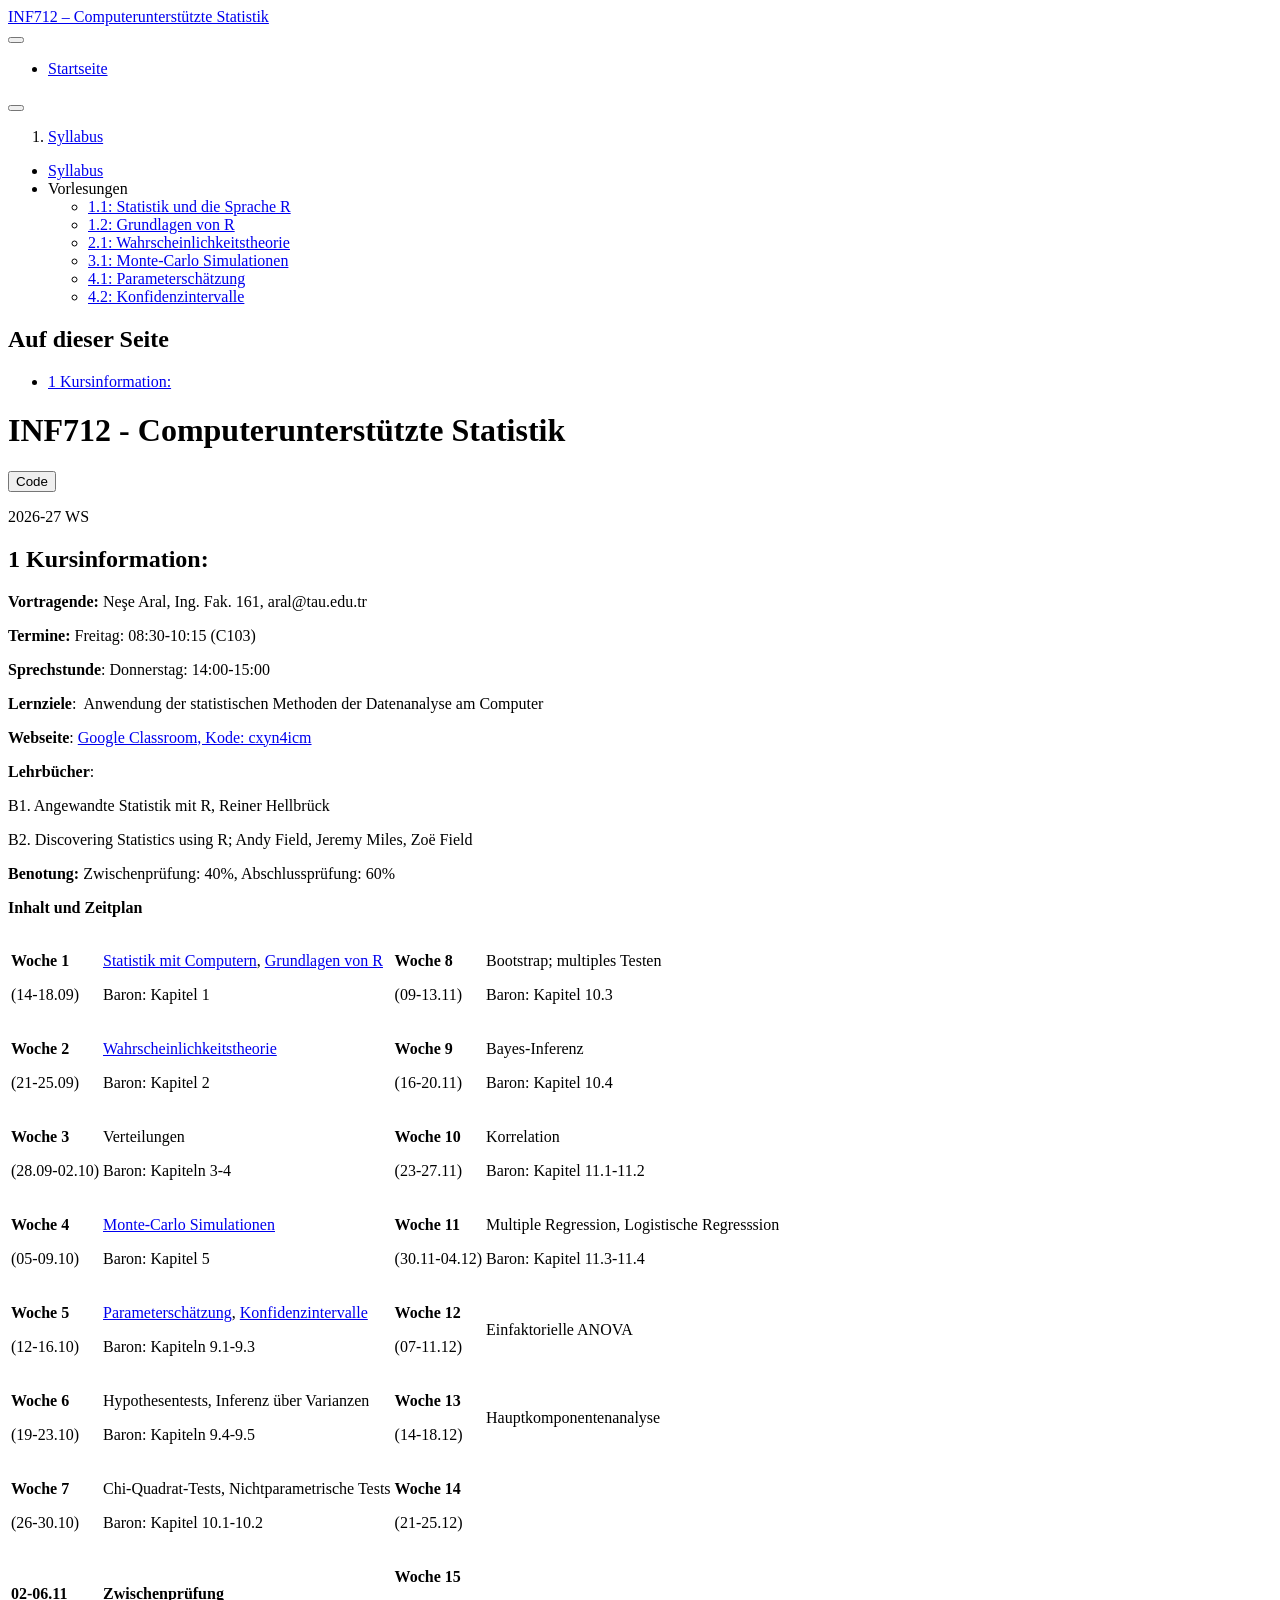
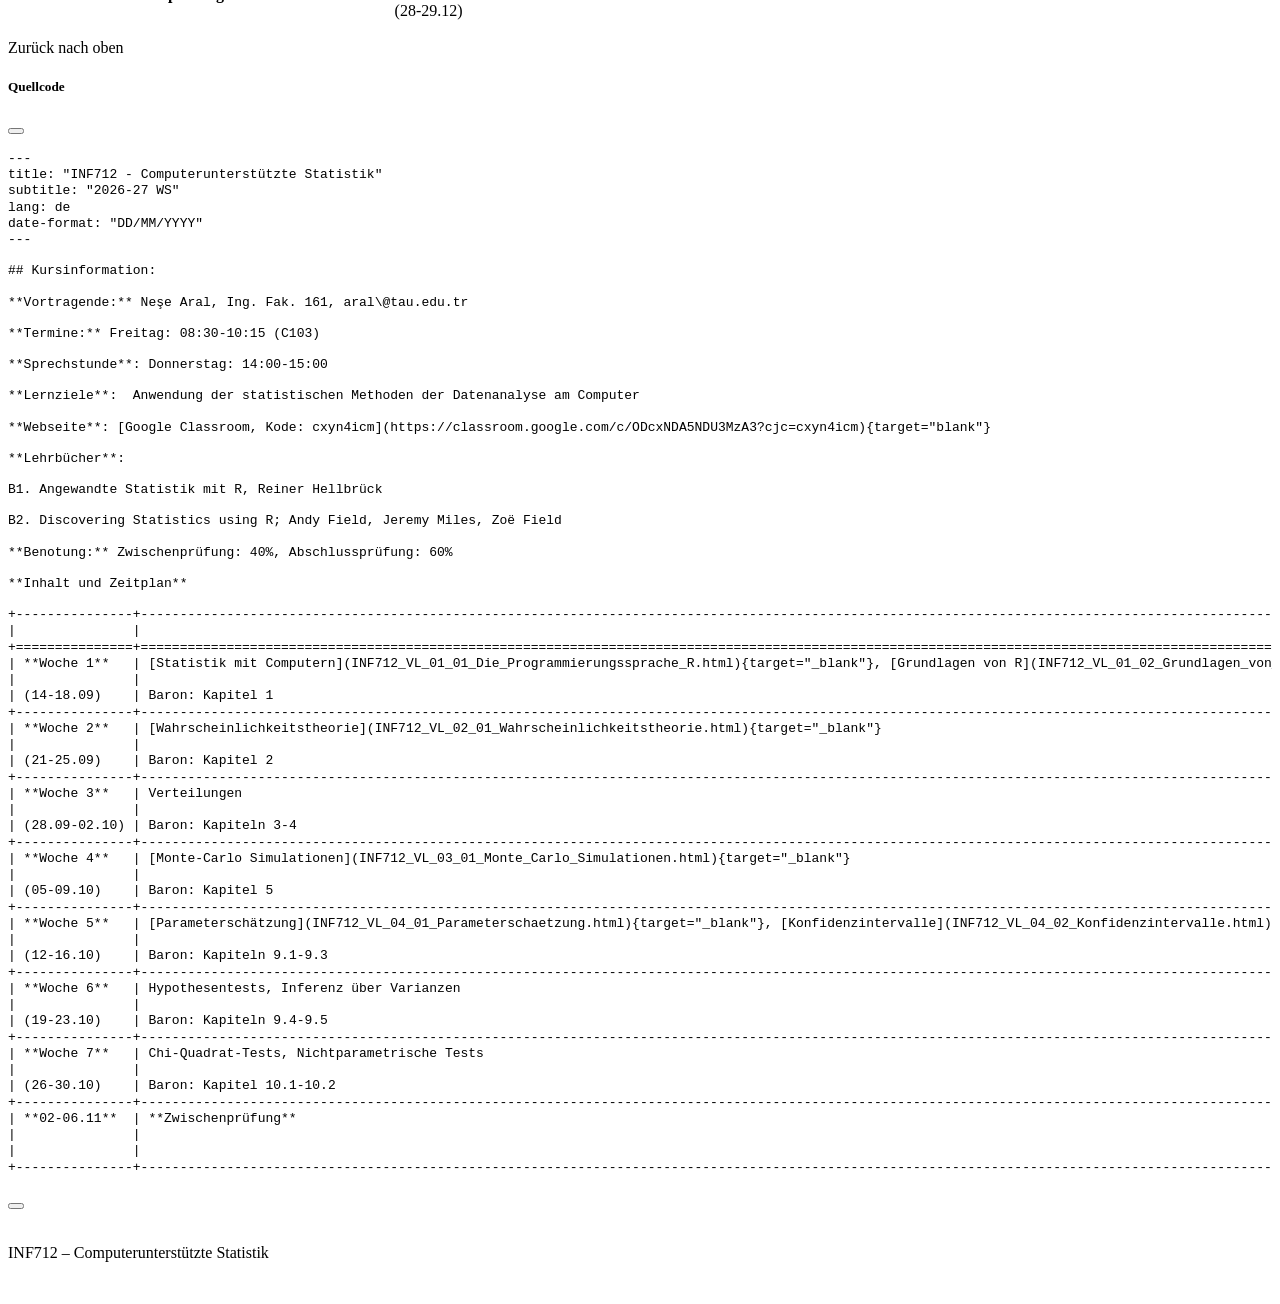
==== commit 10740307: "Add files via upload" ====
--- a/index.html
+++ b/index.html
@@ -68,7 +68,6 @@
 <script src="site_libs/quarto-search/fuse.min.js"></script>
 <script src="site_libs/quarto-search/quarto-search.js"></script>
 <meta name="quarto:offset" content="./">
-<link href="./INF712_VL_01_01_Die_Programmierungssprache_R.html" rel="next">
 <script src="site_libs/quarto-html/quarto.js" type="module"></script>
 <script src="site_libs/quarto-html/tabsets/tabsets.js" type="module"></script>
 <script src="site_libs/quarto-html/popper.min.js"></script>
@@ -146,9 +145,6 @@
         <nav class="quarto-page-breadcrumbs" aria-label="breadcrumb"><ol class="breadcrumb"><li class="breadcrumb-item"><a href="./index.html">Syllabus</a></li></ol></nav>
         <a class="flex-grow-1" role="navigation" data-bs-toggle="collapse" data-bs-target=".quarto-sidebar-collapse-item" aria-controls="quarto-sidebar" aria-expanded="false" aria-label="Seitenleiste umschalten" onclick="if (window.quartoToggleHeadroom) { window.quartoToggleHeadroom(); }">      
         </a>
-      <button type="button" class="btn quarto-search-button" aria-label="Suchen" onclick="window.quartoOpenSearch();">
-        <i class="bi bi-search"></i>
-      </button>
     </div>
   </nav>
 </header>
@@ -156,11 +152,6 @@
 <div id="quarto-content" class="quarto-container page-columns page-rows-contents page-layout-article page-navbar">
 <!-- sidebar -->
   <nav id="quarto-sidebar" class="sidebar collapse collapse-horizontal quarto-sidebar-collapse-item sidebar-navigation docked overflow-auto">
-        <div class="mt-2 flex-shrink-0 align-items-center">
-        <div class="sidebar-search">
-        <div id="quarto-search" class="" title="Suchen"></div>
-        </div>
-        </div>
     <div class="sidebar-menu-container"> 
     <ul class="list-unstyled mt-1">
         <li class="sidebar-item">
@@ -187,7 +178,7 @@
           <li class="sidebar-item">
   <div class="sidebar-item-container"> 
   <a href="./INF712_VL_01_02_Grundlagen_von_R.html" class="sidebar-item-text sidebar-link">
- <span class="menu-text">1.2: Grundlagen von Rfsdfds</span></a>
+ <span class="menu-text">1.2: Grundlagen von R</span></a>
   </div>
 </li>
           <li class="sidebar-item">
@@ -800,16 +791,7 @@
       }
     }
   });
-  </script>
-<nav class="page-navigation">
-  <div class="nav-page nav-page-previous">
-  </div>
-  <div class="nav-page nav-page-next">
-      <a href="./INF712_VL_01_01_Die_Programmierungssprache_R.html" class="pagination-link" aria-label="1.1: Statistik und die Sprache R">
-        <span class="nav-page-text">1.1: Statistik und die Sprache R</span> <i class="bi bi-arrow-right-short"></i>
-      </a>
-  </div>
-</nav><div class="modal fade" id="quarto-embedded-source-code-modal" tabindex="-1" aria-labelledby="quarto-embedded-source-code-modal-label" aria-hidden="true"><div class="modal-dialog modal-dialog-scrollable"><div class="modal-content"><div class="modal-header"><h5 class="modal-title" id="quarto-embedded-source-code-modal-label">Quellcode</h5><button class="btn-close" data-bs-dismiss="modal"></button></div><div class="modal-body"><div class="">
+  </script><div class="modal fade" id="quarto-embedded-source-code-modal" tabindex="-1" aria-labelledby="quarto-embedded-source-code-modal-label" aria-hidden="true"><div class="modal-dialog modal-dialog-scrollable"><div class="modal-content"><div class="modal-header"><h5 class="modal-title" id="quarto-embedded-source-code-modal-label">Quellcode</h5><button class="btn-close" data-bs-dismiss="modal"></button></div><div class="modal-body"><div class="">
 <div class="code-copy-outer-scaffold"><div class="sourceCode" id="cb1" data-shortcodes="false"><pre class="sourceCode markdown code-with-copy"><code class="sourceCode markdown"><span id="cb1-1"><a href="#cb1-1" aria-hidden="true" tabindex="-1"></a><span class="co">---</span></span>
 <span id="cb1-2"><a href="#cb1-2" aria-hidden="true" tabindex="-1"></a><span class="an">title:</span><span class="co"> "INF712 - Computerunterstützte Statistik"</span></span>
 <span id="cb1-3"><a href="#cb1-3" aria-hidden="true" tabindex="-1"></a><span class="an">subtitle:</span><span class="co"> "2026-27 WS"</span></span>
